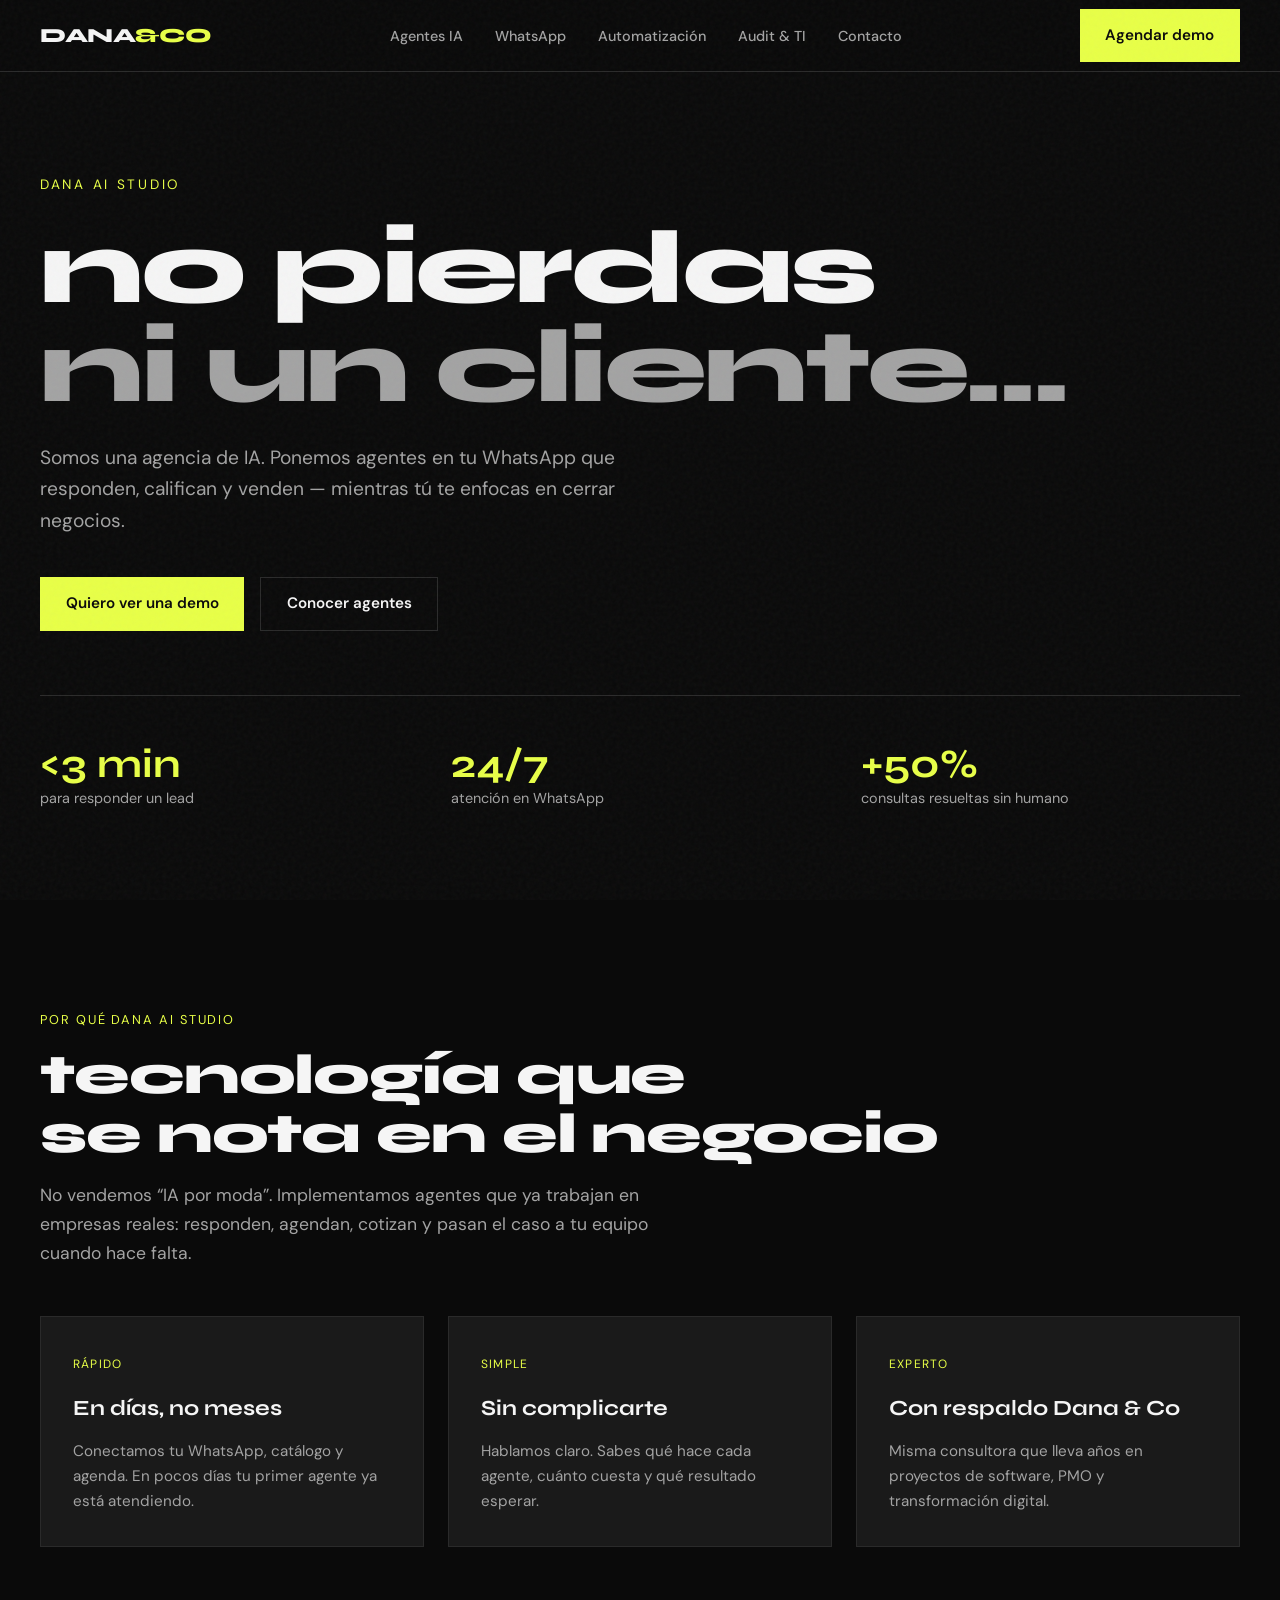
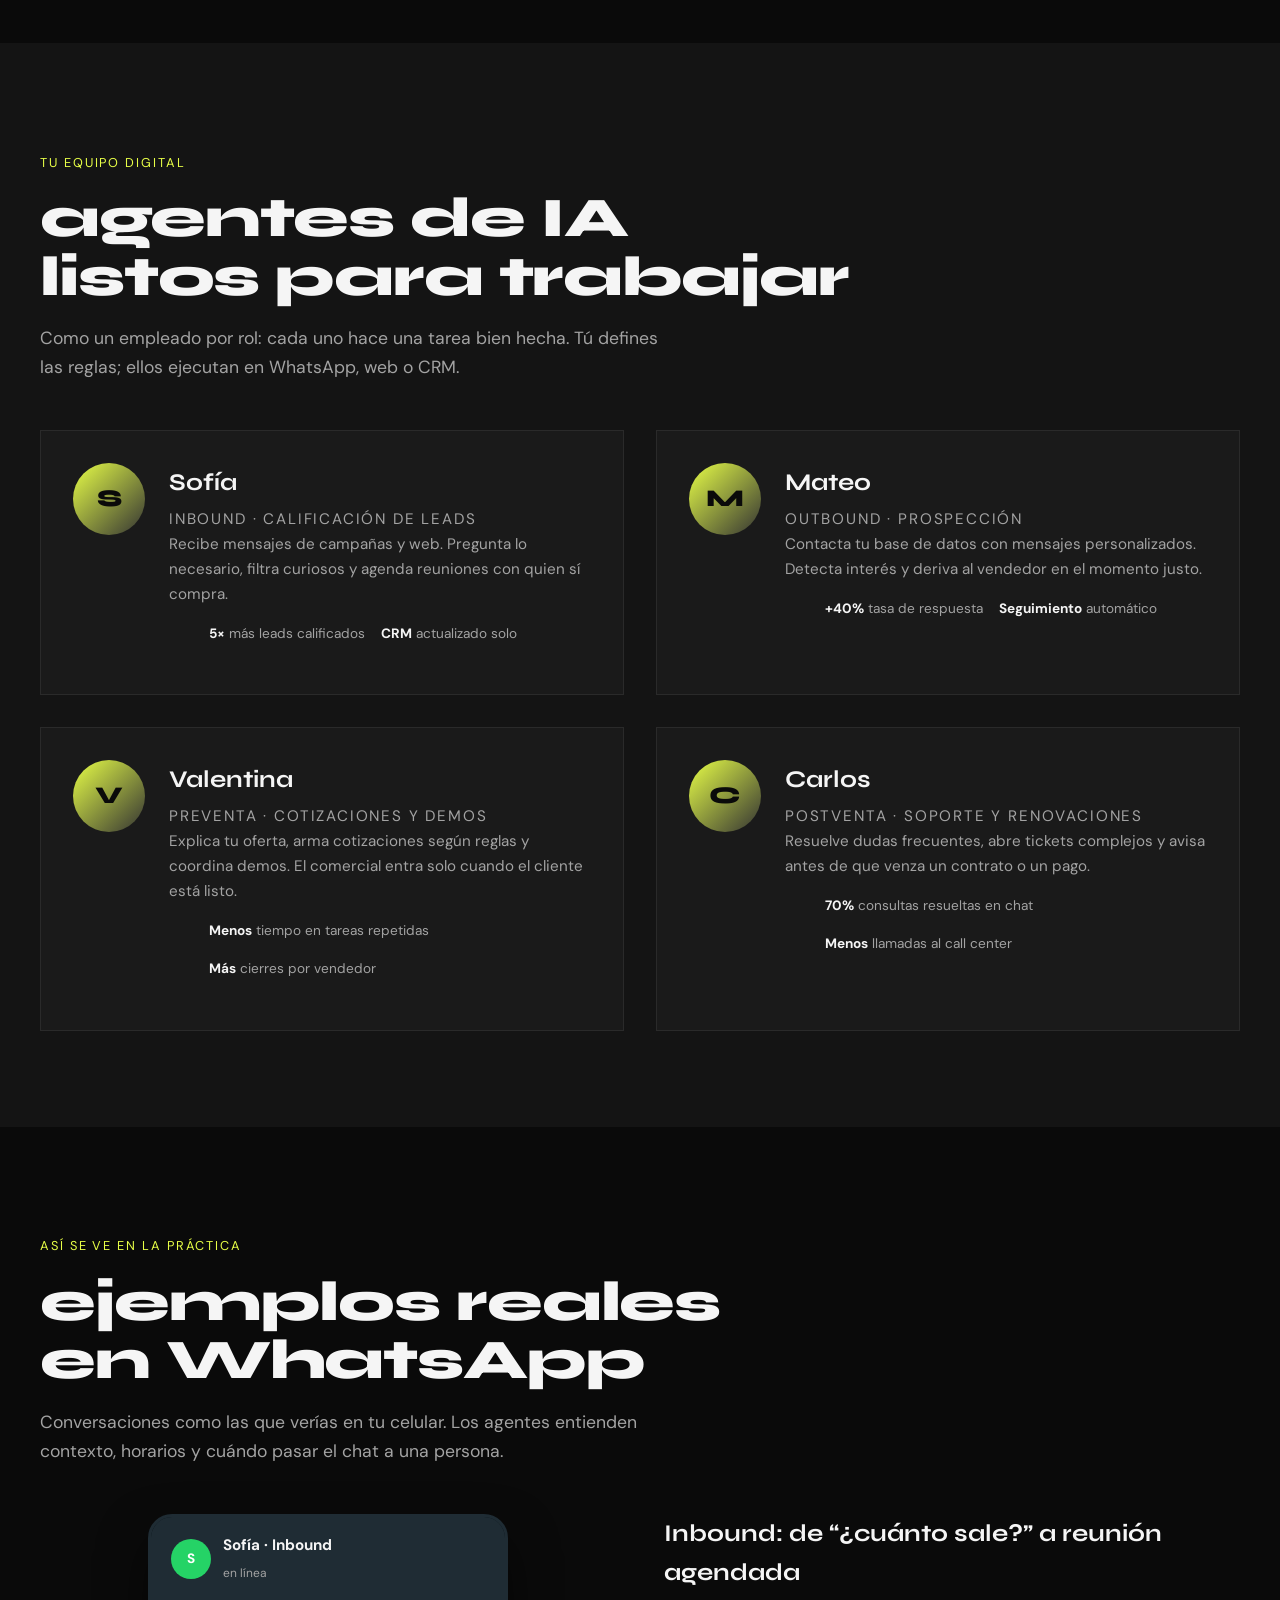
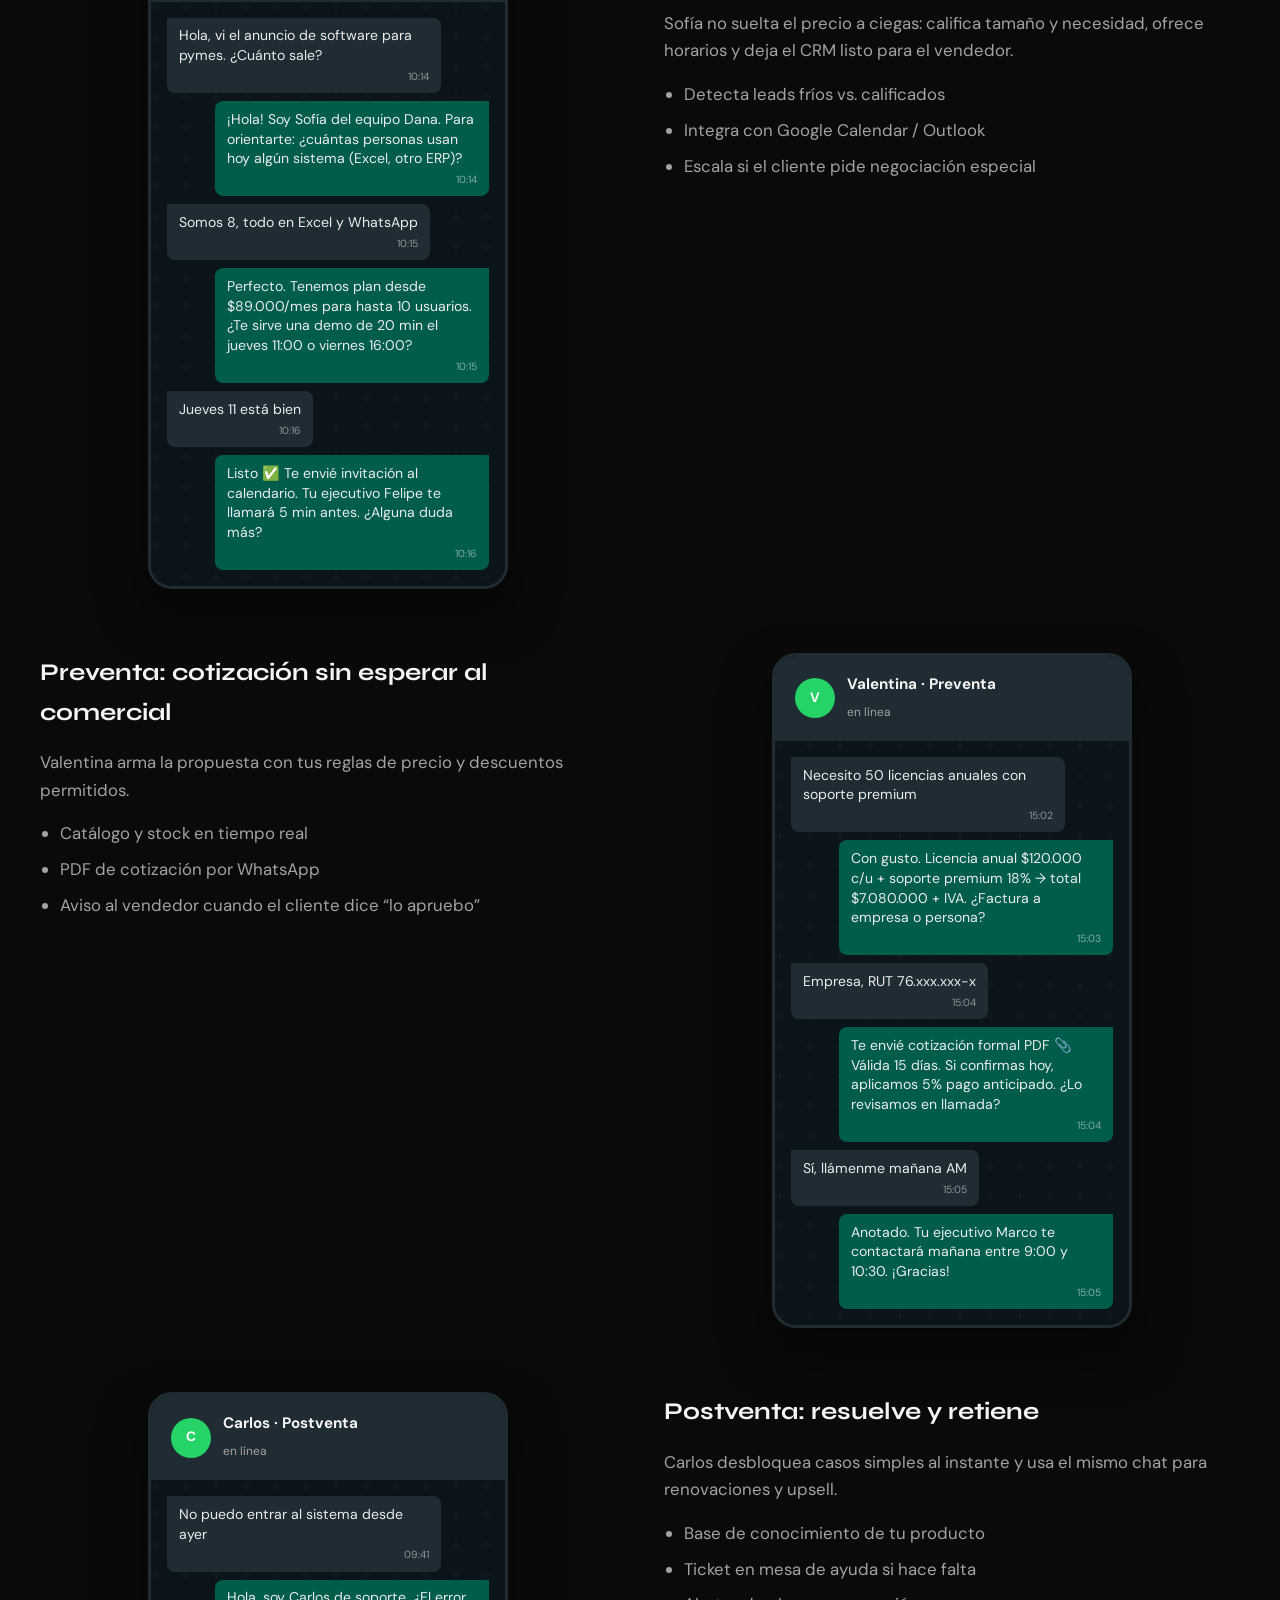
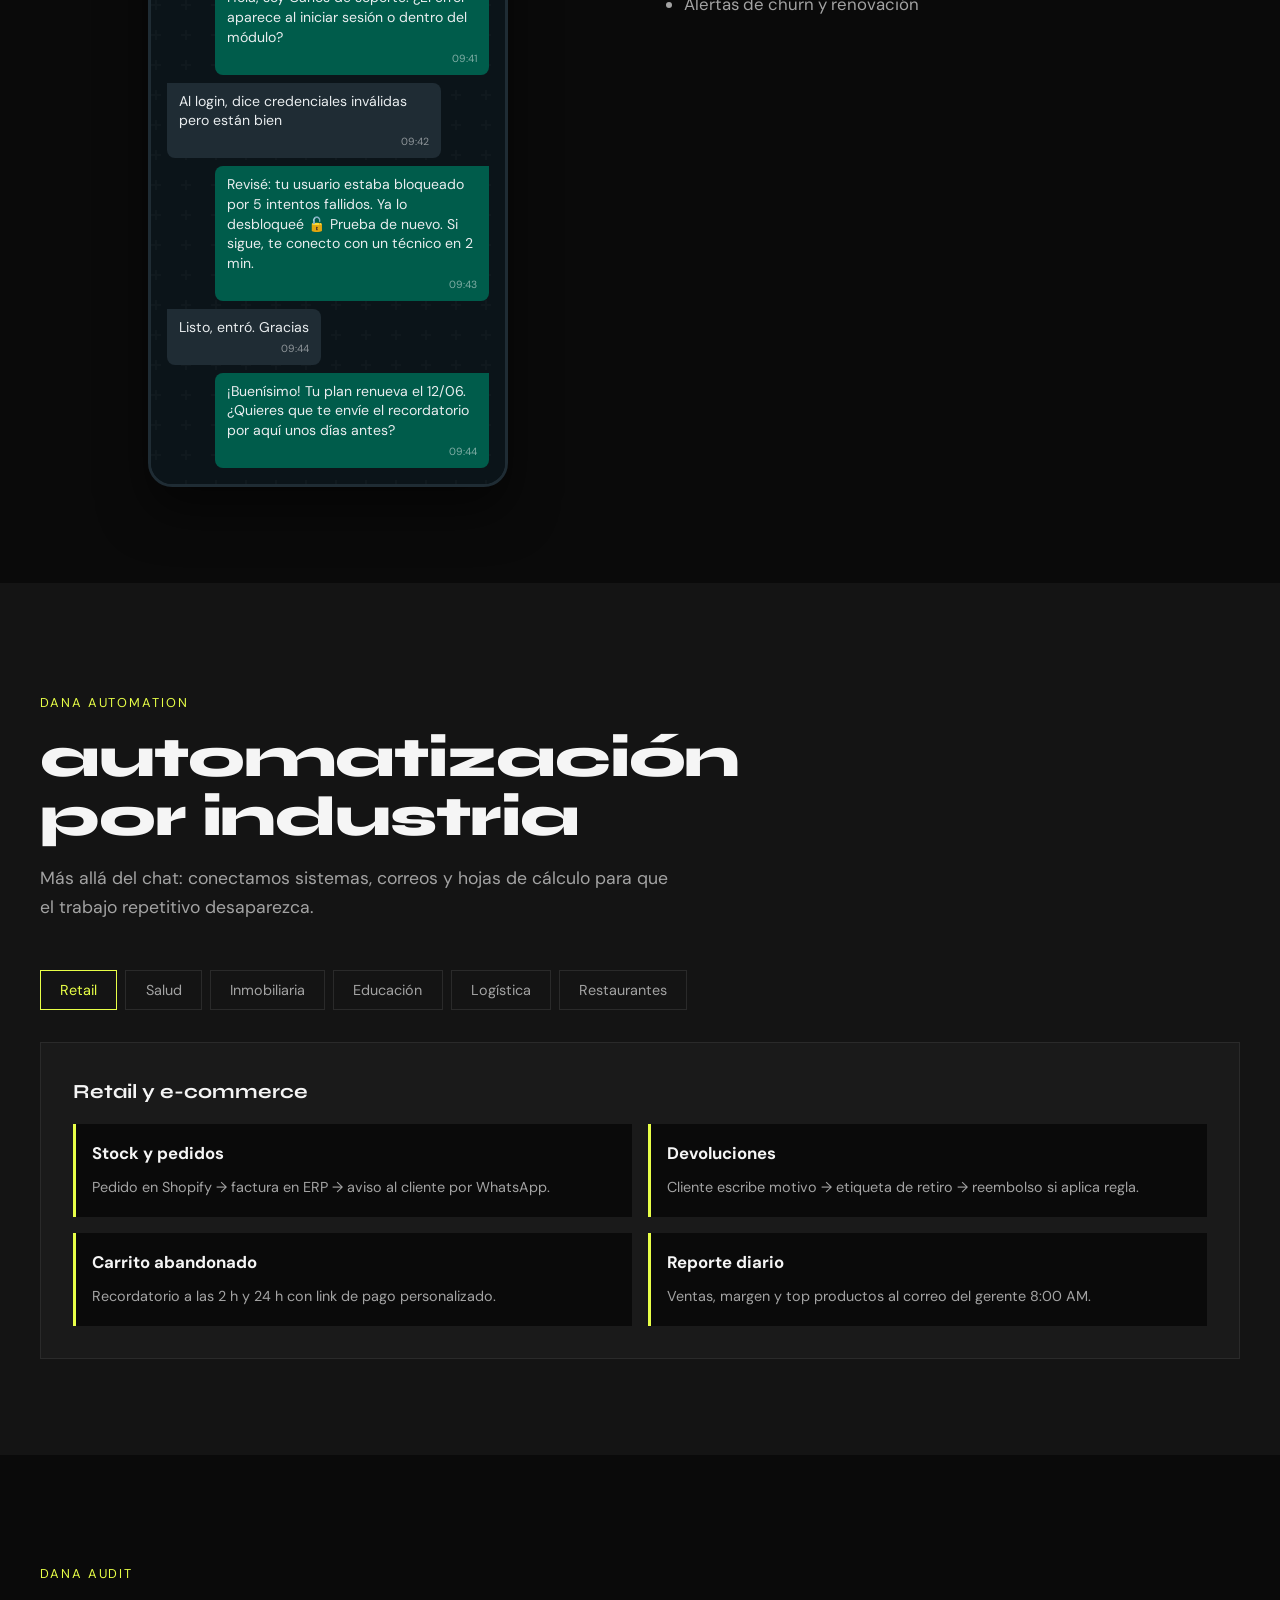
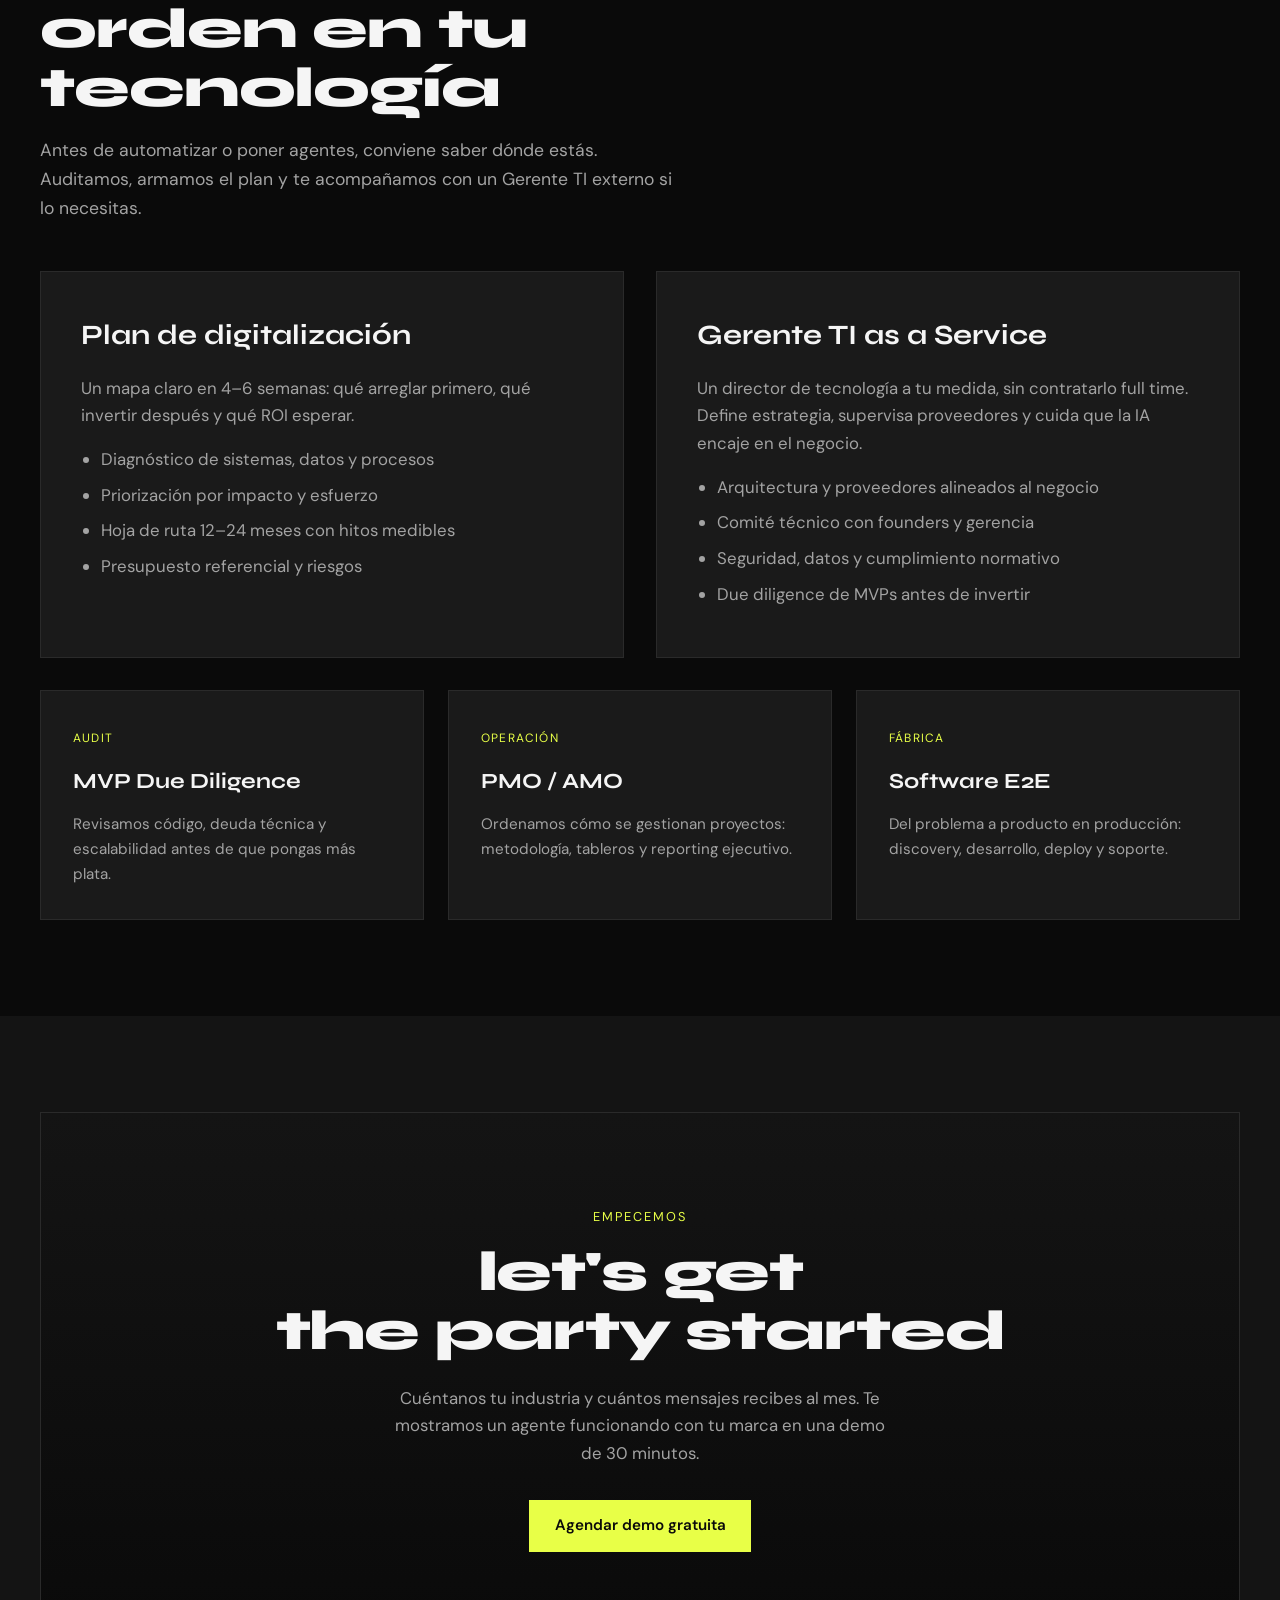
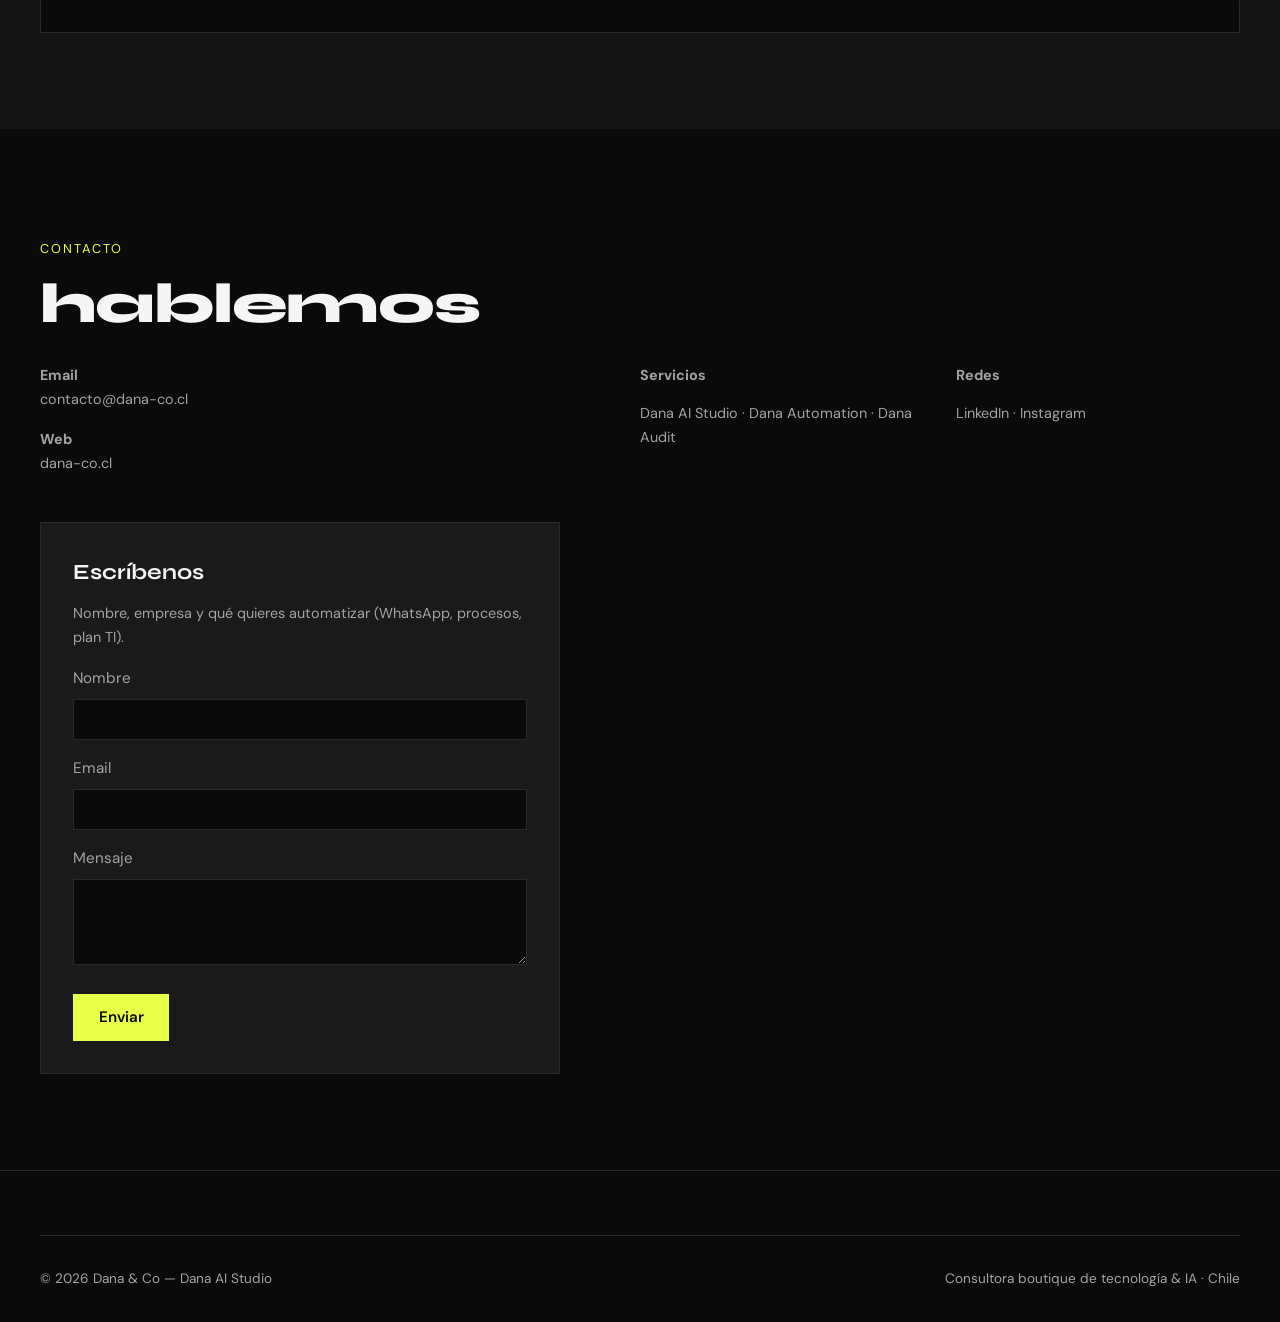
==== index.html @ 8270d01b "feat: sitio Dana AI Studio con estilo Gotra y agentes IA Landing estática para Dana AI Studio: agent" ====
<!DOCTYPE html>
<html lang="es">
<head>
  <meta charset="UTF-8" />
  <meta name="viewport" content="width=device-width, initial-scale=1.0" />
  <meta name="description" content="Dana AI Studio — Agencia de IA con agentes que atienden WhatsApp, automatizan procesos y acompañan tu transformación digital." />
  <title>Dana AI Studio | Agencia de IA — Dana &amp; Co</title>
  <link rel="preconnect" href="https://fonts.googleapis.com" />
  <link rel="preconnect" href="https://fonts.gstatic.com" crossorigin />
  <link href="https://fonts.googleapis.com/css2?family=DM+Sans:ital,opsz,wght@0,9..40,400;0,9..40,500;0,9..40,600;0,9..40,700;1,9..40,400&family=Syne:wght@600;700;800&display=swap" rel="stylesheet" />
  <link rel="stylesheet" href="css/style.css" />
</head>
<body>
  <header class="site-header">
    <div class="container">
      <a href="#" class="logo">DANA<span>&amp;CO</span></a>
      <nav aria-label="Principal">
        <ul class="nav-desktop">
          <li><a href="#agentes">Agentes IA</a></li>
          <li><a href="#whatsapp">WhatsApp</a></li>
          <li><a href="#automatizacion">Automatización</a></li>
          <li><a href="#audit">Audit &amp; TI</a></li>
          <li><a href="#contacto">Contacto</a></li>
        </ul>
      </nav>
      <a href="#contacto" class="btn btn-primary nav-cta">Agendar demo</a>
      <button class="menu-toggle" type="button" aria-label="Abrir menú" aria-expanded="false">
        <span></span><span></span><span></span>
      </button>
    </div>
    <nav class="nav-mobile" aria-label="Móvil">
      <ul>
        <li><a href="#agentes">Agentes IA</a></li>
        <li><a href="#whatsapp">WhatsApp</a></li>
        <li><a href="#automatizacion">Automatización</a></li>
        <li><a href="#audit">Audit &amp; TI</a></li>
        <li><a href="#contacto">Contacto</a></li>
      </ul>
    </nav>
  </header>

  <main>
    <section class="hero">
      <div class="container">
        <p class="hero-eyebrow">Dana AI Studio</p>
        <h1 class="hero-title">
          <span class="line">no pierdas</span>
          <span class="line muted">ni un cliente...</span>
        </h1>
        <p class="hero-lead">
          Somos una agencia de IA. Ponemos agentes en tu WhatsApp que responden, califican y venden — mientras tú te enfocas en cerrar negocios.
        </p>
        <div class="hero-cta">
          <a href="#contacto" class="btn btn-primary">Quiero ver una demo</a>
          <a href="#agentes" class="btn btn-outline">Conocer agentes</a>
        </div>
        <div class="hero-stats">
          <div class="stat">
            <strong>&lt;3 min</strong>
            <span>para responder un lead</span>
          </div>
          <div class="stat">
            <strong>24/7</strong>
            <span>atención en WhatsApp</span>
          </div>
          <div class="stat">
            <strong>+50%</strong>
            <span>consultas resueltas sin humano</span>
          </div>
        </div>
      </div>
    </section>

    <section class="section" id="valor">
      <div class="container reveal">
        <p class="section-label">Por qué Dana AI Studio</p>
        <h2 class="section-title">
          <span class="break">tecnología que</span>
          <span class="break">se nota en el negocio</span>
        </h2>
        <p class="section-intro">
          No vendemos “IA por moda”. Implementamos agentes que ya trabajan en empresas reales: responden, agendan, cotizan y pasan el caso a tu equipo cuando hace falta.
        </p>
        <div class="grid-3">
          <article class="card">
            <span class="tag">Rápido</span>
            <h3>En días, no meses</h3>
            <p>Conectamos tu WhatsApp, catálogo y agenda. En pocos días tu primer agente ya está atendiendo.</p>
          </article>
          <article class="card">
            <span class="tag">Simple</span>
            <h3>Sin complicarte</h3>
            <p>Hablamos claro. Sabes qué hace cada agente, cuánto cuesta y qué resultado esperar.</p>
          </article>
          <article class="card">
            <span class="tag">Experto</span>
            <h3>Con respaldo Dana &amp; Co</h3>
            <p>Misma consultora que lleva años en proyectos de software, PMO y transformación digital.</p>
          </article>
        </div>
      </div>
    </section>

    <section class="section section-dark" id="agentes">
      <div class="container reveal">
        <p class="section-label">Tu equipo digital</p>
        <h2 class="section-title">
          <span class="break">agentes de IA</span>
          <span class="break muted">listos para trabajar</span>
        </h2>
        <p class="section-intro">
          Como un empleado por rol: cada uno hace una tarea bien hecha. Tú defines las reglas; ellos ejecutan en WhatsApp, web o CRM.
        </p>
        <div class="agents-grid">
          <article class="agent-card">
            <div class="agent-avatar" aria-hidden="true">S</div>
            <div>
              <h3>Sofía</h3>
              <p class="agent-role">Inbound · Calificación de leads</p>
              <p>Recibe mensajes de campañas y web. Pregunta lo necesario, filtra curiosos y agenda reuniones con quien sí compra.</p>
              <ul class="agent-metrics">
                <li><strong>5×</strong> más leads calificados</li>
                <li><strong>CRM</strong> actualizado solo</li>
              </ul>
            </div>
          </article>
          <article class="agent-card">
            <div class="agent-avatar" aria-hidden="true">M</div>
            <div>
              <h3>Mateo</h3>
              <p class="agent-role">Outbound · Prospección</p>
              <p>Contacta tu base de datos con mensajes personalizados. Detecta interés y deriva al vendedor en el momento justo.</p>
              <ul class="agent-metrics">
                <li><strong>+40%</strong> tasa de respuesta</li>
                <li><strong>Seguimiento</strong> automático</li>
              </ul>
            </div>
          </article>
          <article class="agent-card">
            <div class="agent-avatar" aria-hidden="true">V</div>
            <div>
              <h3>Valentina</h3>
              <p class="agent-role">Preventa · Cotizaciones y demos</p>
              <p>Explica tu oferta, arma cotizaciones según reglas y coordina demos. El comercial entra solo cuando el cliente está listo.</p>
              <ul class="agent-metrics">
                <li><strong>Menos</strong> tiempo en tareas repetidas</li>
                <li><strong>Más</strong> cierres por vendedor</li>
              </ul>
            </div>
          </article>
          <article class="agent-card">
            <div class="agent-avatar" aria-hidden="true">C</div>
            <div>
              <h3>Carlos</h3>
              <p class="agent-role">Postventa · Soporte y renovaciones</p>
              <p>Resuelve dudas frecuentes, abre tickets complejos y avisa antes de que venza un contrato o un pago.</p>
              <ul class="agent-metrics">
                <li><strong>70%</strong> consultas resueltas en chat</li>
                <li><strong>Menos</strong> llamadas al call center</li>
              </ul>
            </div>
          </article>
        </div>
      </div>
    </section>

    <section class="section" id="whatsapp">
      <div class="container reveal">
        <p class="section-label">Así se ve en la práctica</p>
        <h2 class="section-title">
          <span class="break">ejemplos reales</span>
          <span class="break muted">en WhatsApp</span>
        </h2>
        <p class="section-intro">
          Conversaciones como las que verías en tu celular. Los agentes entienden contexto, horarios y cuándo pasar el chat a una persona.
        </p>

        <div class="whatsapp-section" style="margin-bottom: 4rem;">
          <div class="phone">
            <div class="phone-header">
              <div class="avatar-sm">S</div>
              <div class="info">
                <strong>Sofía · Inbound</strong>
                <span>en línea</span>
              </div>
            </div>
            <div class="chat">
              <div class="bubble in">Hola, vi el anuncio de software para pymes. ¿Cuánto sale?<span class="time">10:14</span></div>
              <div class="bubble out">¡Hola! Soy Sofía del equipo Dana. Para orientarte: ¿cuántas personas usan hoy algún sistema (Excel, otro ERP)?<span class="time">10:14</span></div>
              <div class="bubble in">Somos 8, todo en Excel y WhatsApp<span class="time">10:15</span></div>
              <div class="bubble out">Perfecto. Tenemos plan desde $89.000/mes para hasta 10 usuarios. ¿Te sirve una demo de 20 min el jueves 11:00 o viernes 16:00?<span class="time">10:15</span></div>
              <div class="bubble in">Jueves 11 está bien<span class="time">10:16</span></div>
              <div class="bubble out">Listo ✅ Te envié invitación al calendario. Tu ejecutivo Felipe te llamará 5 min antes. ¿Alguna duda más?<span class="time">10:16</span></div>
            </div>
          </div>
          <div class="whatsapp-copy">
            <h3>Inbound: de “¿cuánto sale?” a reunión agendada</h3>
            <p>Sofía no suelta el precio a ciegas: califica tamaño y necesidad, ofrece horarios y deja el CRM listo para el vendedor.</p>
            <ul>
              <li>Detecta leads fríos vs. calificados</li>
              <li>Integra con Google Calendar / Outlook</li>
              <li>Escala si el cliente pide negociación especial</li>
            </ul>
          </div>
        </div>

        <div class="whatsapp-section" style="margin-bottom: 4rem;">
          <div class="whatsapp-copy">
            <h3>Preventa: cotización sin esperar al comercial</h3>
            <p>Valentina arma la propuesta con tus reglas de precio y descuentos permitidos.</p>
            <ul>
              <li>Catálogo y stock en tiempo real</li>
              <li>PDF de cotización por WhatsApp</li>
              <li>Aviso al vendedor cuando el cliente dice “lo apruebo”</li>
            </ul>
          </div>
          <div class="phone">
            <div class="phone-header">
              <div class="avatar-sm">V</div>
              <div class="info">
                <strong>Valentina · Preventa</strong>
                <span>en línea</span>
              </div>
            </div>
            <div class="chat">
              <div class="bubble in">Necesito 50 licencias anuales con soporte premium<span class="time">15:02</span></div>
              <div class="bubble out">Con gusto. Licencia anual $120.000 c/u + soporte premium 18% → total $7.080.000 + IVA. ¿Factura a empresa o persona?<span class="time">15:03</span></div>
              <div class="bubble in">Empresa, RUT 76.xxx.xxx-x<span class="time">15:04</span></div>
              <div class="bubble out">Te envié cotización formal PDF 📎 Válida 15 días. Si confirmas hoy, aplicamos 5% pago anticipado. ¿Lo revisamos en llamada?<span class="time">15:04</span></div>
              <div class="bubble in">Sí, llámenme mañana AM<span class="time">15:05</span></div>
              <div class="bubble out">Anotado. Tu ejecutivo Marco te contactará mañana entre 9:00 y 10:30. ¡Gracias!<span class="time">15:05</span></div>
            </div>
          </div>
        </div>

        <div class="whatsapp-section">
          <div class="phone">
            <div class="phone-header">
              <div class="avatar-sm">C</div>
              <div class="info">
                <strong>Carlos · Postventa</strong>
                <span>en línea</span>
              </div>
            </div>
            <div class="chat">
              <div class="bubble in">No puedo entrar al sistema desde ayer<span class="time">09:41</span></div>
              <div class="bubble out">Hola, soy Carlos de soporte. ¿El error aparece al iniciar sesión o dentro del módulo?<span class="time">09:41</span></div>
              <div class="bubble in">Al login, dice credenciales inválidas pero están bien<span class="time">09:42</span></div>
              <div class="bubble out">Revisé: tu usuario estaba bloqueado por 5 intentos fallidos. Ya lo desbloqueé 🔓 Prueba de nuevo. Si sigue, te conecto con un técnico en 2 min.<span class="time">09:43</span></div>
              <div class="bubble in">Listo, entró. Gracias<span class="time">09:44</span></div>
              <div class="bubble out">¡Buenísimo! Tu plan renueva el 12/06. ¿Quieres que te envíe el recordatorio por aquí unos días antes?<span class="time">09:44</span></div>
            </div>
          </div>
          <div class="whatsapp-copy">
            <h3>Postventa: resuelve y retiene</h3>
            <p>Carlos desbloquea casos simples al instante y usa el mismo chat para renovaciones y upsell.</p>
            <ul>
              <li>Base de conocimiento de tu producto</li>
              <li>Ticket en mesa de ayuda si hace falta</li>
              <li>Alertas de churn y renovación</li>
            </ul>
          </div>
        </div>
      </div>
    </section>

    <section class="section section-dark" id="automatizacion">
      <div class="container reveal">
        <p class="section-label">Dana Automation</p>
        <h2 class="section-title">
          <span class="break">automatización</span>
          <span class="break muted">por industria</span>
        </h2>
        <p class="section-intro">
          Más allá del chat: conectamos sistemas, correos y hojas de cálculo para que el trabajo repetitivo desaparezca.
        </p>
        <div class="industry-tabs" role="tablist">
          <button type="button" class="industry-tab active" data-industry="retail" role="tab">Retail</button>
          <button type="button" class="industry-tab" data-industry="salud" role="tab">Salud</button>
          <button type="button" class="industry-tab" data-industry="inmobiliaria" role="tab">Inmobiliaria</button>
          <button type="button" class="industry-tab" data-industry="educacion" role="tab">Educación</button>
          <button type="button" class="industry-tab" data-industry="logistica" role="tab">Logística</button>
          <button type="button" class="industry-tab" data-industry="restaurantes" role="tab">Restaurantes</button>
        </div>
        <div id="industry-retail" class="industry-panel active" role="tabpanel">
          <h4>Retail y e-commerce</h4>
          <div class="flows">
            <div class="flow-item"><strong>Stock y pedidos</strong><span>Pedido en Shopify → factura en ERP → aviso al cliente por WhatsApp.</span></div>
            <div class="flow-item"><strong>Devoluciones</strong><span>Cliente escribe motivo → etiqueta de retiro → reembolso si aplica regla.</span></div>
            <div class="flow-item"><strong>Carrito abandonado</strong><span>Recordatorio a las 2 h y 24 h con link de pago personalizado.</span></div>
            <div class="flow-item"><strong>Reporte diario</strong><span>Ventas, margen y top productos al correo del gerente 8:00 AM.</span></div>
          </div>
        </div>
        <div id="industry-salud" class="industry-panel" role="tabpanel">
          <h4>Clínicas y salud</h4>
          <div class="flows">
            <div class="flow-item"><strong>Agenda médica</strong><span>WhatsApp confirma cita, envía recordatorio y reprograma si el paciente cancela.</span></div>
            <div class="flow-item"><strong>Preparación examen</strong><span>Instrucciones automáticas según tipo de estudio (ayuno, documentos).</span></div>
            <div class="flow-item"><strong>Resultados</strong><span>Aviso cuando el informe está listo; link seguro solo al paciente.</span></div>
            <div class="flow-item"><strong>Convenios</strong><span>Validación de isapre/previsión antes de la hora.</span></div>
          </div>
        </div>
        <div id="industry-inmobiliaria" class="industry-panel" role="tabpanel">
          <h4>Inmobiliaria</h4>
          <div class="flows">
            <div class="flow-item"><strong>Lead portal</strong><span>Consulta desde Portalinmobiliario → calificación → visita coordinada.</span></div>
            <div class="flow-item"><strong>Documentos arriendo</strong><span>Checklist, firma digital y carpeta compartida con propietario.</span></div>
            <div class="flow-item"><strong>Pagos</strong><span>Recordatorio de dividendo/arriendo y comprobante al contador.</span></div>
            <div class="flow-item"><strong>Post-venta</strong><span>Encuesta 30 días después de la entrega de llaves.</span></div>
          </div>
        </div>
        <div id="industry-educacion" class="industry-panel" role="tabpanel">
          <h4>Educación</h4>
          <div class="flows">
            <div class="flow-item"><strong>Admisión</strong><span>Formulario web → seguimiento por WhatsApp → matrícula y pago en línea.</span></div>
            <div class="flow-item"><strong>Asistencia</strong><span>Aviso a apoderado si falta a clase (integración con LMS).</span></div>
            <div class="flow-item"><strong>Cobranza</strong><span>Cuotas vencidas: mensaje escalonado antes de derivar a ejecutivo.</span></div>
            <div class="flow-item"><strong>Certificados</strong><span>Solicitud y emisión automática si el alumno cumple requisitos.</span></div>
          </div>
        </div>
        <div id="industry-logistica" class="industry-panel" role="tabpanel">
          <h4>Logística</h4>
          <div class="flows">
            <div class="flow-item"><strong>Tracking</strong><span>Estado del despacho por WhatsApp sin que llamen al call center.</span></div>
            <div class="flow-item"><strong>OT y conductores</strong><span>Asignación de ruta y firma digital de entrega.</span></div>
            <div class="flow-item"><strong>Incidencias</strong><span>Daño o retraso → ticket + compensación según política.</span></div>
            <div class="flow-item"><strong>Facturación</strong><span>Guías y facturas desde el TMS al ERP en un paso.</span></div>
          </div>
        </div>
        <div id="industry-restaurantes" class="industry-panel" role="tabpanel">
          <h4>Restaurantes</h4>
          <div class="flows">
            <div class="flow-item"><strong>Pedidos</strong><span>Menú por WhatsApp → cocina → “tu pedido está listo”.</span></div>
            <div class="flow-item"><strong>Reservas</strong><span>Mesa, personas y restricciones alimentarias en un flujo.</span></div>
            <div class="flow-item"><strong>Inventario</strong><span>Alerta cuando un insumo baja del mínimo; orden sugerida al proveedor.</span></div>
            <div class="flow-item"><strong>Fidelización</strong><span>Puntos y cupón de cumpleaños automático.</span></div>
          </div>
        </div>
      </div>
    </section>

    <section class="section" id="audit">
      <div class="container reveal">
        <p class="section-label">Dana Audit</p>
        <h2 class="section-title">
          <span class="break">orden en tu</span>
          <span class="break muted">tecnología</span>
        </h2>
        <p class="section-intro">
          Antes de automatizar o poner agentes, conviene saber dónde estás. Auditamos, armamos el plan y te acompañamos con un Gerente TI externo si lo necesitas.
        </p>
        <div class="service-blocks">
          <article class="service-block">
            <h3>Plan de digitalización</h3>
            <p style="color: var(--text-muted); margin-bottom: 1rem;">Un mapa claro en 4–6 semanas: qué arreglar primero, qué invertir después y qué ROI esperar.</p>
            <ul>
              <li>Diagnóstico de sistemas, datos y procesos</li>
              <li>Priorización por impacto y esfuerzo</li>
              <li>Hoja de ruta 12–24 meses con hitos medibles</li>
              <li>Presupuesto referencial y riesgos</li>
            </ul>
          </article>
          <article class="service-block">
            <h3>Gerente TI as a Service</h3>
            <p style="color: var(--text-muted); margin-bottom: 1rem;">Un director de tecnología a tu medida, sin contratarlo full time. Define estrategia, supervisa proveedores y cuida que la IA encaje en el negocio.</p>
            <ul>
              <li>Arquitectura y proveedores alineados al negocio</li>
              <li>Comité técnico con founders y gerencia</li>
              <li>Seguridad, datos y cumplimiento normativo</li>
              <li>Due diligence de MVPs antes de invertir</li>
            </ul>
          </article>
        </div>
        <div class="grid-3" style="margin-top: 2rem;">
          <article class="card">
            <span class="tag">Audit</span>
            <h3>MVP Due Diligence</h3>
            <p>Revisamos código, deuda técnica y escalabilidad antes de que pongas más plata.</p>
          </article>
          <article class="card">
            <span class="tag">Operación</span>
            <h3>PMO / AMO</h3>
            <p>Ordenamos cómo se gestionan proyectos: metodología, tableros y reporting ejecutivo.</p>
          </article>
          <article class="card">
            <span class="tag">Fábrica</span>
            <h3>Software E2E</h3>
            <p>Del problema a producto en producción: discovery, desarrollo, deploy y soporte.</p>
          </article>
        </div>
      </div>
    </section>

    <section class="section section-dark">
      <div class="container cta-band reveal">
        <p class="section-label">Empecemos</p>
        <h2 class="section-title">
          <span class="break">let's get</span>
          <span class="break muted">the party started</span>
        </h2>
        <p style="color: var(--text-muted); max-width: 32rem; margin: 0 auto 2rem;">
          Cuéntanos tu industria y cuántos mensajes recibes al mes. Te mostramos un agente funcionando con tu marca en una demo de 30 minutos.
        </p>
        <a href="#contacto" class="btn btn-primary">Agendar demo gratuita</a>
      </div>
    </section>

    <section class="section" id="contacto">
      <div class="container reveal">
        <p class="section-label">Contacto</p>
        <h2 class="section-title">
          <span class="break">hablemos</span>
        </h2>
        <div class="footer-grid" style="margin-bottom: 0;">
          <div>
            <p><strong>Email</strong><br /><a href="mailto:contacto@dana-co.cl">contacto@dana-co.cl</a></p>
            <p style="margin-top: 1rem;"><strong>Web</strong><br /><a href="https://dana-co.cl" target="_blank" rel="noopener">dana-co.cl</a></p>
          </div>
          <div>
            <p><strong>Servicios</strong></p>
            <p>Dana AI Studio · Dana Automation · Dana Audit</p>
          </div>
          <div>
            <p><strong>Redes</strong></p>
            <p><a href="#" aria-label="LinkedIn Dana Co">LinkedIn</a> · <a href="#" aria-label="Instagram Dana Co">Instagram</a></p>
          </div>
        </div>
        <form class="card" style="margin-top: 2rem; max-width: 520px;" action="#" method="post" onsubmit="event.preventDefault(); alert('Gracias. Conecta este formulario a tu CRM o Formspree.');">
          <h3 style="margin-top: 0;">Escríbenos</h3>
          <p style="color: var(--text-muted); font-size: 0.9rem;">Nombre, empresa y qué quieres automatizar (WhatsApp, procesos, plan TI).</p>
          <p style="margin: 1rem 0 0.5rem;"><label for="nombre">Nombre</label></p>
          <input id="nombre" name="nombre" type="text" required style="width:100%;padding:0.75rem;background:var(--bg);border:1px solid var(--border);color:var(--text);" />
          <p style="margin: 1rem 0 0.5rem;"><label for="email">Email</label></p>
          <input id="email" name="email" type="email" required style="width:100%;padding:0.75rem;background:var(--bg);border:1px solid var(--border);color:var(--text);" />
          <p style="margin: 1rem 0 0.5rem;"><label for="mensaje">Mensaje</label></p>
          <textarea id="mensaje" name="mensaje" rows="4" required style="width:100%;padding:0.75rem;background:var(--bg);border:1px solid var(--border);color:var(--text);"></textarea>
          <button type="submit" class="btn btn-primary" style="margin-top: 1.25rem;">Enviar</button>
        </form>
      </div>
    </section>
  </main>

  <footer class="site-footer">
    <div class="container">
      <div class="footer-bottom">
        <span>© 2026 Dana &amp; Co — Dana AI Studio</span>
        <span>Consultora boutique de tecnología &amp; IA · Chile</span>
      </div>
    </div>
  </footer>

  <script src="js/main.js"></script>
</body>
</html>
---- css/style.css ----
/* Dana AI Studio — estilo Gotra / dana-co: oscuro, tipografía grande, ruido sutil */

:root {
  --bg: #0a0a0a;
  --bg-elevated: #141414;
  --bg-card: #1a1a1a;
  --text: #f5f5f5;
  --text-muted: #a3a3a3;
  --accent: #e8ff47;
  --accent-dim: #b8cc38;
  --border: #2a2a2a;
  --whatsapp: #25d366;
  --whatsapp-bg: #0b1419;
  --font-display: "Syne", system-ui, sans-serif;
  --font-body: "DM Sans", system-ui, sans-serif;
  --max-width: 1200px;
  --header-h: 72px;
}

*,
*::before,
*::after {
  box-sizing: border-box;
}

html {
  scroll-behavior: smooth;
}

body {
  margin: 0;
  font-family: var(--font-body);
  font-size: 1.05rem;
  line-height: 1.65;
  color: var(--text);
  background: var(--bg);
  overflow-x: hidden;
}

body::before {
  content: "";
  position: fixed;
  inset: 0;
  pointer-events: none;
  opacity: 0.04;
  background-image: url("data:image/svg+xml,%3Csvg viewBox='0 0 256 256' xmlns='http://www.w3.org/2000/svg'%3E%3Cfilter id='n'%3E%3CfeTurbulence type='fractalNoise' baseFrequency='0.9' numOctaves='4' stitchTiles='stitch'/%3E%3C/filter%3E%3Crect width='100%25' height='100%25' filter='url(%23n)'/%3E%3C/svg%3E");
  z-index: 9999;
}

img {
  max-width: 100%;
  height: auto;
}

a {
  color: var(--accent);
  text-decoration: none;
}

a:hover {
  text-decoration: underline;
}

.container {
  width: min(100% - 2.5rem, var(--max-width));
  margin-inline: auto;
}

/* Header */
.site-header {
  position: fixed;
  top: 0;
  left: 0;
  right: 0;
  z-index: 1000;
  height: var(--header-h);
  display: flex;
  align-items: center;
  background: rgba(10, 10, 10, 0.85);
  backdrop-filter: blur(12px);
  border-bottom: 1px solid var(--border);
}

.site-header .container {
  display: flex;
  align-items: center;
  justify-content: space-between;
  gap: 1.5rem;
}

.logo {
  font-family: var(--font-display);
  font-weight: 800;
  font-size: 1.25rem;
  letter-spacing: -0.02em;
  color: var(--text);
  text-decoration: none;
}

.logo span {
  color: var(--accent);
}

.nav-desktop {
  display: none;
  gap: 2rem;
  list-style: none;
  margin: 0;
  padding: 0;
}

.nav-desktop a {
  color: var(--text-muted);
  font-size: 0.9rem;
  font-weight: 500;
  text-decoration: none;
  transition: color 0.2s;
}

.nav-desktop a:hover {
  color: var(--text);
  text-decoration: none;
}

.btn {
  display: inline-flex;
  align-items: center;
  justify-content: center;
  gap: 0.5rem;
  padding: 0.85rem 1.6rem;
  font-family: var(--font-body);
  font-weight: 600;
  font-size: 0.95rem;
  border: none;
  border-radius: 0;
  cursor: pointer;
  text-decoration: none;
  transition: transform 0.2s, background 0.2s;
}

.btn-primary {
  background: var(--accent);
  color: #0a0a0a;
}

.btn-primary:hover {
  background: var(--accent-dim);
  text-decoration: none;
  transform: translateY(-1px);
}

.btn-outline {
  background: transparent;
  color: var(--text);
  border: 1px solid var(--border);
}

.btn-outline:hover {
  border-color: var(--text-muted);
  text-decoration: none;
}

.menu-toggle {
  display: flex;
  flex-direction: column;
  gap: 5px;
  background: none;
  border: none;
  padding: 8px;
  cursor: pointer;
}

.menu-toggle span {
  display: block;
  width: 24px;
  height: 2px;
  background: var(--text);
}

.nav-mobile {
  display: none;
  position: fixed;
  top: var(--header-h);
  left: 0;
  right: 0;
  background: var(--bg);
  border-bottom: 1px solid var(--border);
  padding: 1.5rem;
  z-index: 999;
}

.nav-mobile.is-open {
  display: block;
}

.nav-mobile ul {
  list-style: none;
  margin: 0;
  padding: 0;
}

.nav-mobile li {
  margin-bottom: 1rem;
}

.nav-mobile a {
  color: var(--text);
  font-size: 1.1rem;
  text-decoration: none;
}

/* Hero — titulares partidos estilo Gotra */
.hero {
  min-height: 100vh;
  display: flex;
  flex-direction: column;
  justify-content: center;
  padding: calc(var(--header-h) + 4rem) 0 4rem;
}

.hero-eyebrow {
  font-size: 0.85rem;
  text-transform: uppercase;
  letter-spacing: 0.2em;
  color: var(--accent);
  margin-bottom: 1.5rem;
}

.hero-title {
  font-family: var(--font-display);
  font-weight: 800;
  font-size: clamp(2.8rem, 10vw, 6.5rem);
  line-height: 0.95;
  letter-spacing: -0.03em;
  margin: 0 0 1.5rem;
}

.hero-title .line {
  display: block;
}

.hero-title .muted {
  color: var(--text-muted);
}

.hero-lead {
  max-width: 36rem;
  font-size: 1.2rem;
  color: var(--text-muted);
  margin-bottom: 2.5rem;
}

.hero-cta {
  display: flex;
  flex-wrap: wrap;
  gap: 1rem;
}

.hero-stats {
  display: grid;
  grid-template-columns: repeat(auto-fit, minmax(140px, 1fr));
  gap: 2rem;
  margin-top: 4rem;
  padding-top: 3rem;
  border-top: 1px solid var(--border);
}

.stat strong {
  display: block;
  font-family: var(--font-display);
  font-size: 2.5rem;
  color: var(--accent);
  line-height: 1;
}

.stat span {
  font-size: 0.9rem;
  color: var(--text-muted);
}

/* Section titles */
.section {
  padding: 6rem 0;
}

.section-dark {
  background: var(--bg-elevated);
}

.section-label {
  font-size: 0.8rem;
  text-transform: uppercase;
  letter-spacing: 0.15em;
  color: var(--accent);
  margin-bottom: 1rem;
}

.section-title {
  font-family: var(--font-display);
  font-weight: 800;
  font-size: clamp(2rem, 6vw, 3.5rem);
  line-height: 1.05;
  letter-spacing: -0.02em;
  margin: 0 0 1rem;
}

.section-title .break {
  display: block;
}

.section-intro {
  max-width: 40rem;
  color: var(--text-muted);
  margin-bottom: 3rem;
  font-size: 1.1rem;
}

/* Cards grid */
.grid-3 {
  display: grid;
  gap: 1.5rem;
}

@media (min-width: 768px) {
  .grid-3 {
    grid-template-columns: repeat(3, 1fr);
  }
}

.card {
  background: var(--bg-card);
  border: 1px solid var(--border);
  padding: 2rem;
  transition: border-color 0.2s;
}

.card:hover {
  border-color: var(--text-muted);
}

.card h3 {
  font-family: var(--font-display);
  font-size: 1.35rem;
  margin: 0 0 0.75rem;
}

.card p {
  margin: 0;
  color: var(--text-muted);
  font-size: 0.95rem;
}

.card .tag {
  display: inline-block;
  font-size: 0.75rem;
  text-transform: uppercase;
  letter-spacing: 0.1em;
  color: var(--accent);
  margin-bottom: 1rem;
}

/* Agents */
.agents-grid {
  display: grid;
  gap: 2rem;
}

@media (min-width: 900px) {
  .agents-grid {
    grid-template-columns: repeat(2, 1fr);
  }
}

.agent-card {
  display: grid;
  grid-template-columns: auto 1fr;
  gap: 1.5rem;
  background: var(--bg-card);
  border: 1px solid var(--border);
  padding: 2rem;
}

.agent-avatar {
  width: 72px;
  height: 72px;
  border-radius: 50%;
  background: linear-gradient(135deg, var(--accent) 0%, #333 100%);
  display: flex;
  align-items: center;
  justify-content: center;
  font-family: var(--font-display);
  font-weight: 800;
  font-size: 1.5rem;
  color: #0a0a0a;
  flex-shrink: 0;
}

.agent-card h3 {
  font-family: var(--font-display);
  margin: 0 0 0.25rem;
  font-size: 1.5rem;
}

.agent-role {
  font-size: 0.8rem;
  text-transform: uppercase;
  letter-spacing: 0.12em;
  color: var(--accent);
  margin-bottom: 0.75rem;
}

.agent-card p {
  margin: 0;
  color: var(--text-muted);
  font-size: 0.95rem;
}

.agent-metrics {
  display: flex;
  flex-wrap: wrap;
  gap: 1rem;
  margin-top: 1rem;
}

.agent-metrics li {
  list-style: none;
  font-size: 0.85rem;
  color: var(--text-muted);
}

.agent-metrics strong {
  color: var(--text);
}

/* WhatsApp mockups */
.whatsapp-section {
  display: grid;
  gap: 3rem;
}

@media (min-width: 900px) {
  .whatsapp-section {
    grid-template-columns: 1fr 1fr;
    align-items: start;
  }
}

.phone {
  max-width: 360px;
  margin: 0 auto;
  background: var(--whatsapp-bg);
  border-radius: 24px;
  border: 3px solid #1f2c34;
  overflow: hidden;
  box-shadow: 0 24px 48px rgba(0, 0, 0, 0.5);
}

.phone-header {
  background: #1f2c34;
  padding: 1rem 1.25rem;
  display: flex;
  align-items: center;
  gap: 0.75rem;
}

.phone-header .avatar-sm {
  width: 40px;
  height: 40px;
  border-radius: 50%;
  background: var(--whatsapp);
  display: flex;
  align-items: center;
  justify-content: center;
  font-weight: 700;
  font-size: 0.85rem;
  color: #fff;
}

.phone-header .info strong {
  display: block;
  font-size: 0.95rem;
}

.phone-header .info span {
  font-size: 0.75rem;
  color: var(--text-muted);
}

.chat {
  padding: 1rem;
  min-height: 320px;
  display: flex;
  flex-direction: column;
  gap: 0.5rem;
  background: #0b1419 url("data:image/svg+xml,%3Csvg width='60' height='60' viewBox='0 0 60 60' xmlns='http://www.w3.org/2000/svg'%3E%3Cg fill='none' fill-rule='evenodd'%3E%3Cg fill='%23ffffff' fill-opacity='0.02'%3E%3Cpath d='M36 34v-4h-2v4h-4v2h4v4h2v-4h4v-2h-4zm0-30V0h-2v4h-4v2h4v4h2V6h4V4h-4zM6 34v-4H4v4H0v2h4v4h2v-4h4v-2H6zM6 4V0H4v4H0v2h4v4h2V6h4V4H6z'/%3E%3C/g%3E%3C/g%3E%3C/svg%3E");
}

.bubble {
  max-width: 85%;
  padding: 0.55rem 0.75rem;
  border-radius: 8px;
  font-size: 0.88rem;
  line-height: 1.4;
  position: relative;
}

.bubble.in {
  align-self: flex-start;
  background: #1f2c34;
  color: #e9edef;
  border-top-left-radius: 0;
}

.bubble.out {
  align-self: flex-end;
  background: #005c4b;
  color: #e9edef;
  border-top-right-radius: 0;
}

.bubble .time {
  display: block;
  font-size: 0.65rem;
  color: rgba(255, 255, 255, 0.5);
  text-align: right;
  margin-top: 0.25rem;
}

.whatsapp-copy h3 {
  font-family: var(--font-display);
  font-size: 1.5rem;
  margin: 0 0 1rem;
}

.whatsapp-copy p {
  color: var(--text-muted);
  margin-bottom: 1rem;
}

.whatsapp-copy ul {
  margin: 0;
  padding-left: 1.25rem;
  color: var(--text-muted);
}

.whatsapp-copy li {
  margin-bottom: 0.5rem;
}

/* Industries */
.industry-tabs {
  display: flex;
  flex-wrap: wrap;
  gap: 0.5rem;
  margin-bottom: 2rem;
}

.industry-tab {
  padding: 0.6rem 1.2rem;
  background: transparent;
  border: 1px solid var(--border);
  color: var(--text-muted);
  font-family: var(--font-body);
  font-size: 0.9rem;
  cursor: pointer;
  transition: all 0.2s;
}

.industry-tab.active,
.industry-tab:hover {
  border-color: var(--accent);
  color: var(--accent);
}

.industry-panel {
  display: none;
  background: var(--bg-card);
  border: 1px solid var(--border);
  padding: 2rem;
}

.industry-panel.active {
  display: block;
}

.industry-panel h4 {
  font-family: var(--font-display);
  margin: 0 0 1rem;
  font-size: 1.25rem;
}

.industry-panel .flows {
  display: grid;
  gap: 1rem;
}

@media (min-width: 600px) {
  .industry-panel .flows {
    grid-template-columns: 1fr 1fr;
  }
}

.flow-item {
  padding: 1rem;
  background: var(--bg);
  border-left: 3px solid var(--accent);
}

.flow-item strong {
  display: block;
  margin-bottom: 0.35rem;
}

.flow-item span {
  font-size: 0.9rem;
  color: var(--text-muted);
}

/* Audit / Gerente TI */
.service-blocks {
  display: grid;
  gap: 2rem;
}

@media (min-width: 768px) {
  .service-blocks {
    grid-template-columns: 1fr 1fr;
  }
}

.service-block {
  padding: 2.5rem;
  border: 1px solid var(--border);
  background: var(--bg-card);
}

.service-block h3 {
  font-family: var(--font-display);
  font-size: 1.75rem;
  margin: 0 0 1rem;
}

.service-block ul {
  margin: 0;
  padding-left: 1.25rem;
  color: var(--text-muted);
}

.service-block li {
  margin-bottom: 0.5rem;
}

/* CTA band */
.cta-band {
  text-align: center;
  padding: 5rem 2rem;
  border: 1px solid var(--border);
  background: linear-gradient(180deg, var(--bg-elevated) 0%, var(--bg) 100%);
}

.cta-band .section-title {
  margin-bottom: 1.5rem;
}

/* Footer */
.site-footer {
  padding: 4rem 0 2rem;
  border-top: 1px solid var(--border);
}

.footer-grid {
  display: grid;
  gap: 2rem;
  margin-bottom: 3rem;
}

@media (min-width: 768px) {
  .footer-grid {
    grid-template-columns: 2fr 1fr 1fr;
  }
}

.footer-grid h4 {
  font-family: var(--font-display);
  margin: 0 0 1rem;
  font-size: 1rem;
}

.footer-grid p,
.footer-grid a {
  color: var(--text-muted);
  font-size: 0.9rem;
}

.footer-bottom {
  padding-top: 2rem;
  border-top: 1px solid var(--border);
  font-size: 0.85rem;
  color: var(--text-muted);
  display: flex;
  flex-wrap: wrap;
  justify-content: space-between;
  gap: 1rem;
}

@media (min-width: 900px) {
  .nav-desktop {
    display: flex;
  }

  .menu-toggle {
    display: none;
  }
}

/* Reveal animation */
.reveal {
  opacity: 0;
  transform: translateY(24px);
  transition: opacity 0.6s ease, transform 0.6s ease;
}

.reveal.visible {
  opacity: 1;
  transform: translateY(0);
}
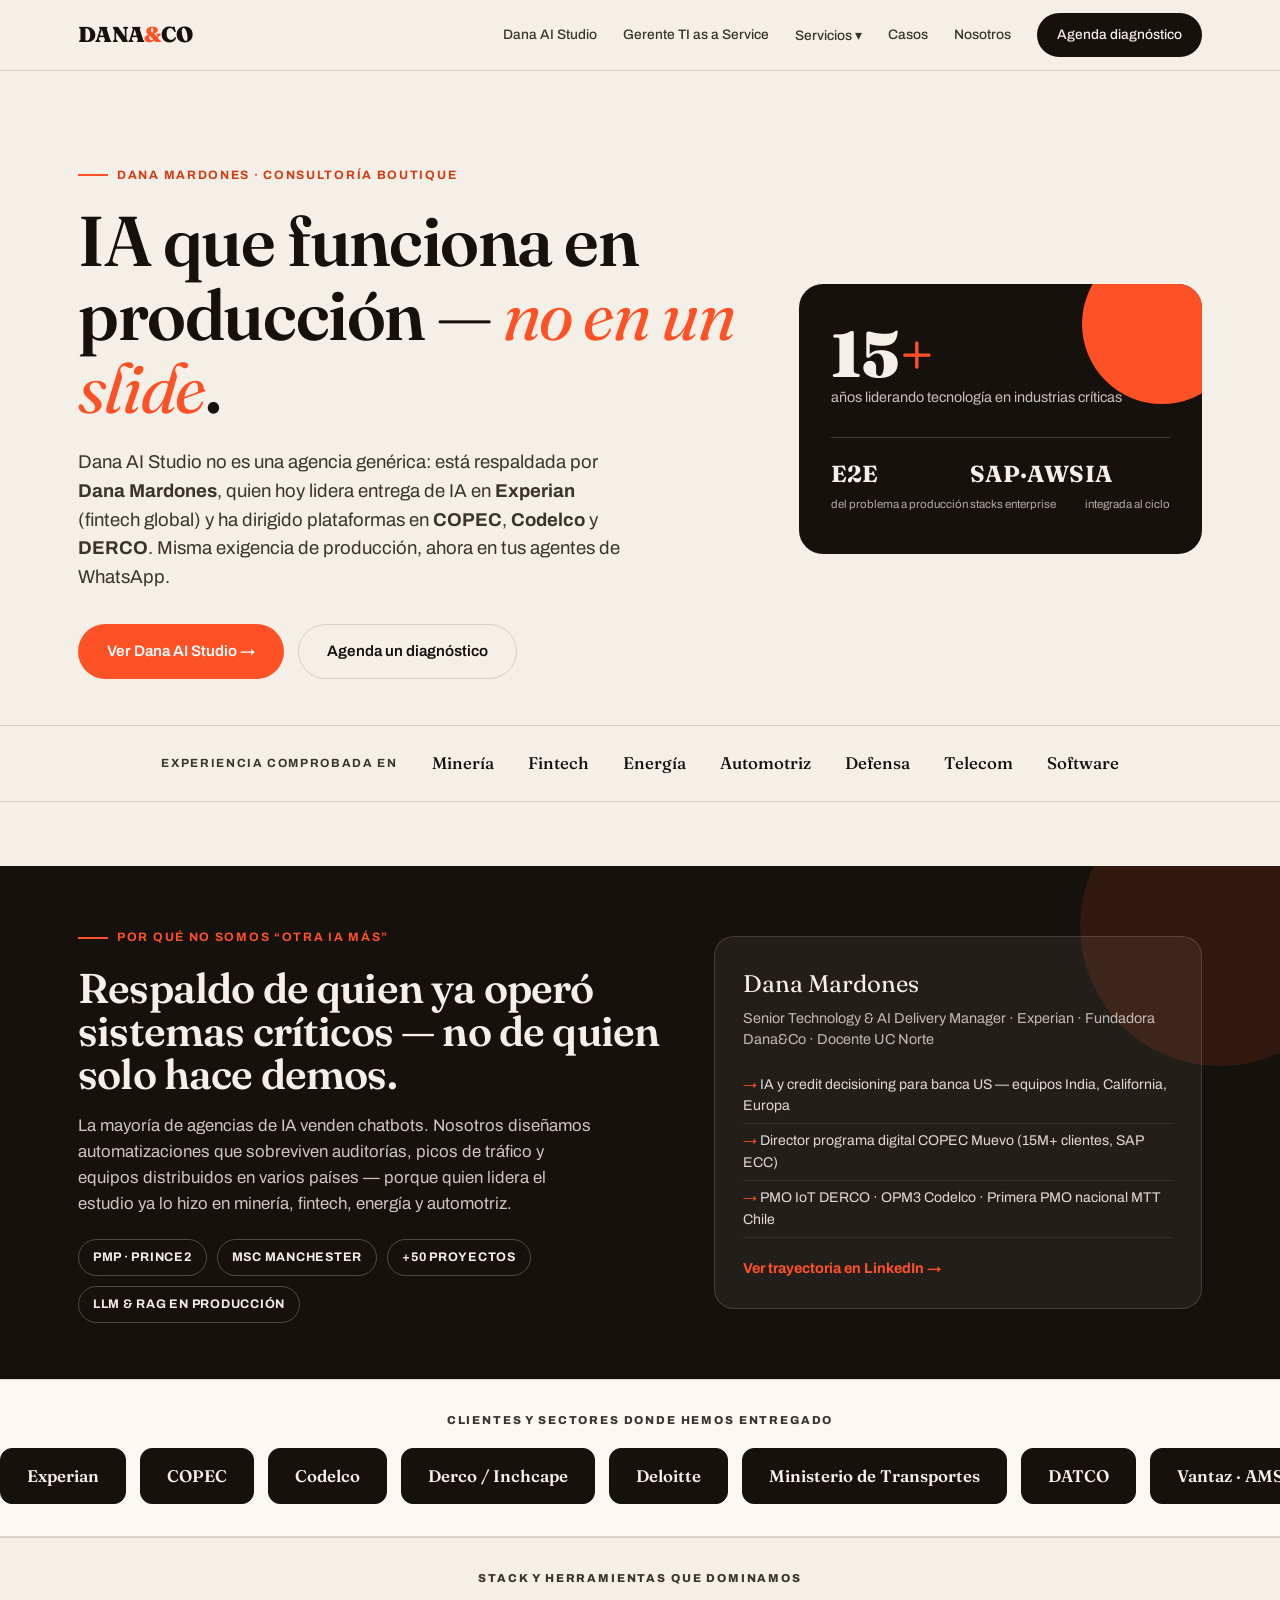
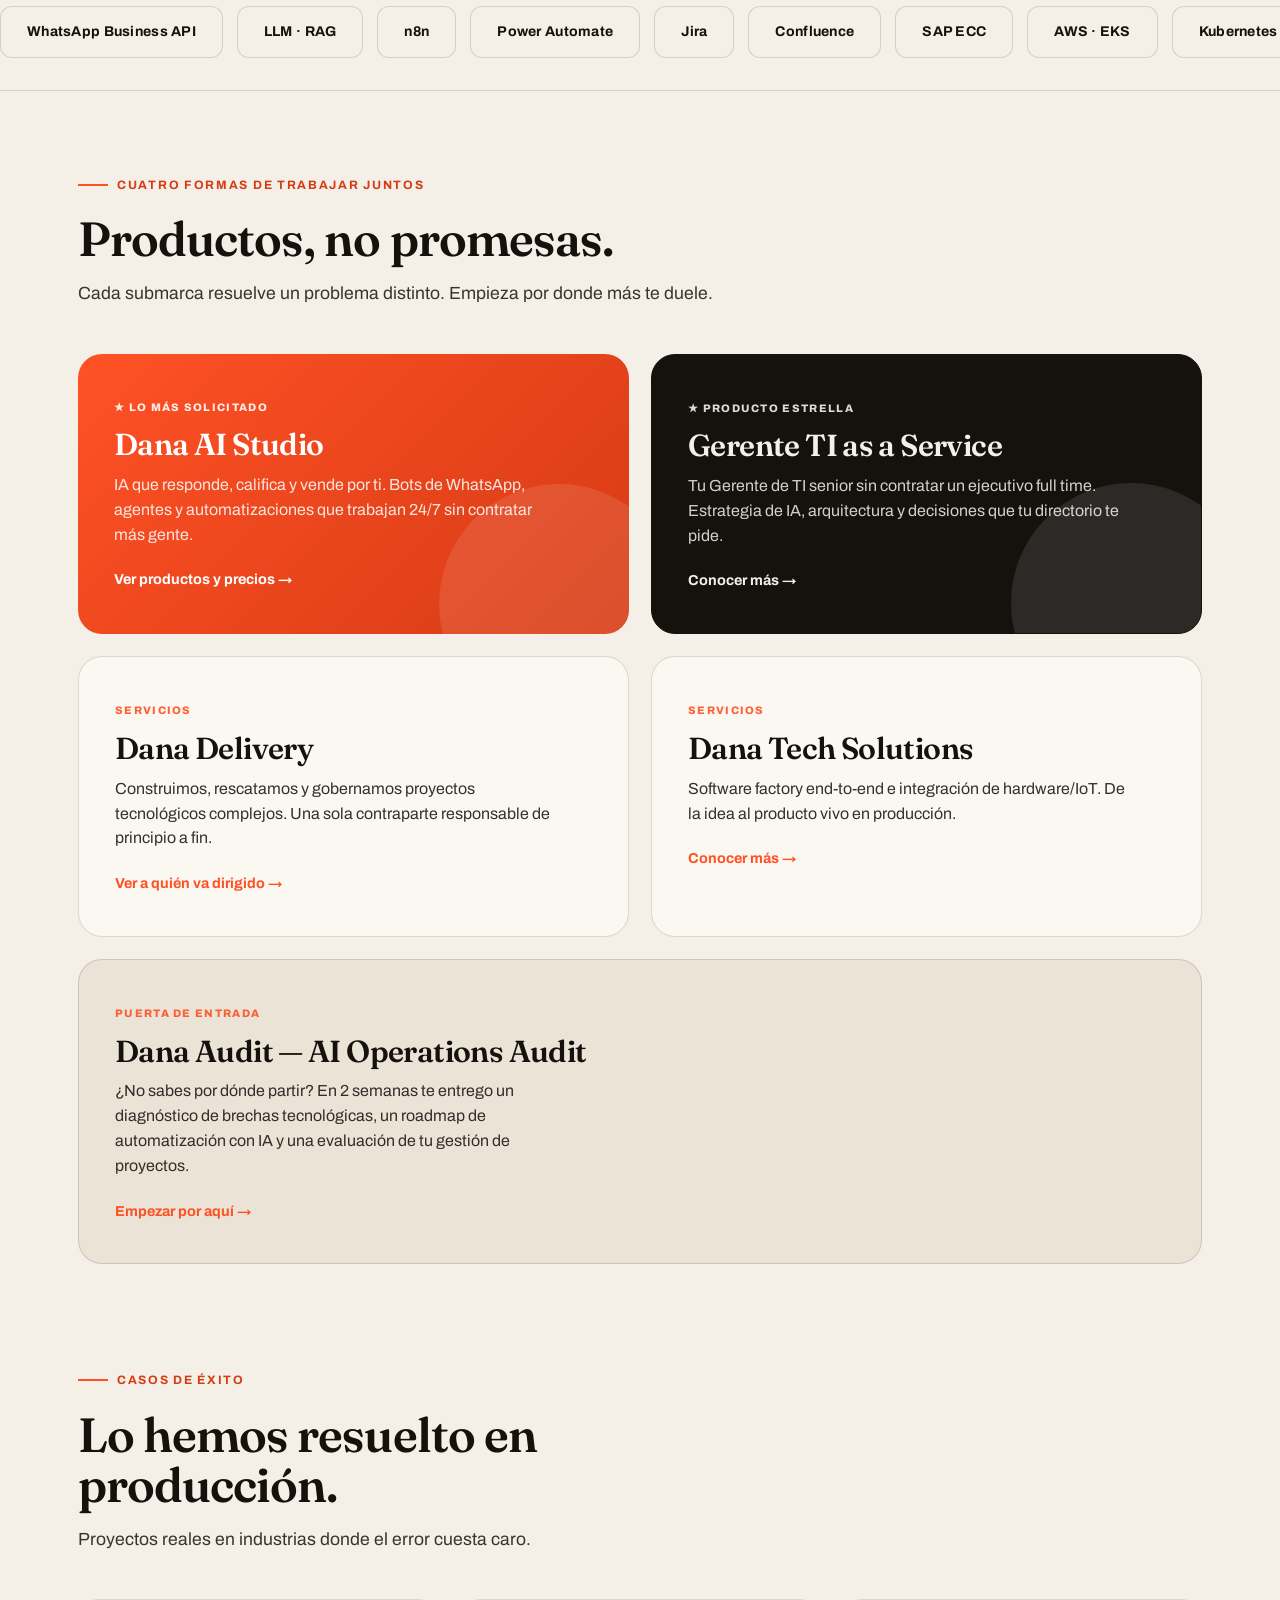
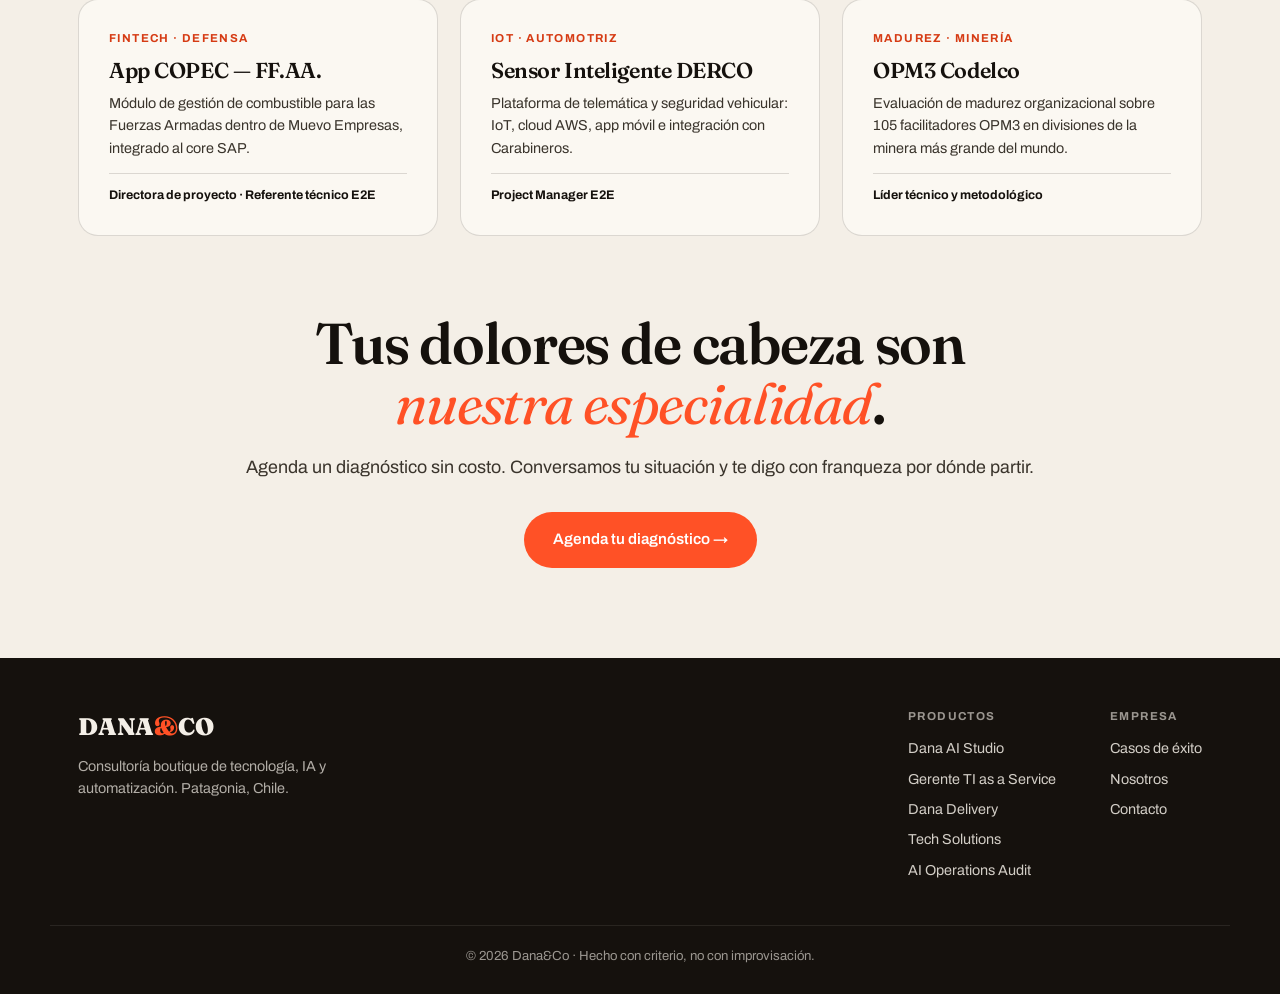
==== commit 7538f3dc: "feat: sitio premium con respaldo Dana Mardones, carruseles y agentes IA - Integra danaco-site.html c" ====
--- a/index.html
+++ b/index.html
@@ -1,454 +1,859 @@
 <!DOCTYPE html>
 <html lang="es">
 <head>
-  <meta charset="UTF-8" />
-  <meta name="viewport" content="width=device-width, initial-scale=1.0" />
-  <meta name="description" content="Dana AI Studio — Agencia de IA con agentes que atienden WhatsApp, automatizan procesos y acompañan tu transformación digital." />
-  <title>Dana AI Studio | Agencia de IA — Dana &amp; Co</title>
-  <link rel="preconnect" href="https://fonts.googleapis.com" />
-  <link rel="preconnect" href="https://fonts.gstatic.com" crossorigin />
-  <link href="https://fonts.googleapis.com/css2?family=DM+Sans:ital,opsz,wght@0,9..40,400;0,9..40,500;0,9..40,600;0,9..40,700;1,9..40,400&family=Syne:wght@600;700;800&display=swap" rel="stylesheet" />
-  <link rel="stylesheet" href="css/style.css" />
+<meta charset="UTF-8">
+<meta name="viewport" content="width=device-width, initial-scale=1.0">
+<title>DANA&CO · Dana AI Studio — IA con respaldo de quien opera en producción</title>
+<link rel="preconnect" href="https://fonts.googleapis.com">
+<link rel="preconnect" href="https://fonts.gstatic.com" crossorigin>
+<link href="https://fonts.googleapis.com/css2?family=Fraunces:opsz,wght@9..144,400;9..144,500;9..144,600;9..144,700;9..144,900&family=Archivo:wght@400;500;600;700;800&display=swap" rel="stylesheet">
+<style>
+  :root{
+    --ink:#15110D;--ink-soft:#3a342c;--paper:#F4EFE7;--paper-2:#EAE3D6;
+    --accent:#FF5126;--accent-deep:#D63B14;--line:rgba(21,17,13,.14);
+    --card:#FBF8F2;--maxw:1180px;
+  }
+  *{margin:0;padding:0;box-sizing:border-box}
+  html{scroll-behavior:smooth}
+  body{font-family:'Archivo',sans-serif;background:var(--paper);color:var(--ink);line-height:1.55;-webkit-font-smoothing:antialiased;overflow-x:hidden}
+  h1,h2,h3,h4{font-family:'Fraunces',serif;line-height:1.04;letter-spacing:-.02em;font-weight:600}
+  .wrap{max-width:var(--maxw);margin:0 auto;padding:0 28px}
+  a{color:inherit;text-decoration:none}
+  .accent{color:var(--accent)}
+
+  /* NAV */
+  nav{position:sticky;top:0;z-index:200;background:rgba(244,239,231,.85);backdrop-filter:blur(14px);border-bottom:1px solid var(--line)}
+  .nav-in{display:flex;align-items:center;justify-content:space-between;height:70px}
+  .logo{font-family:'Fraunces',serif;font-weight:900;font-size:1.35rem;letter-spacing:-.03em;cursor:pointer}
+  .logo span{color:var(--accent)}
+  .nav-links{display:flex;gap:26px;align-items:center}
+  .nav-links a{font-size:.86rem;font-weight:500;color:var(--ink-soft);transition:color .2s;cursor:pointer}
+  .nav-links a:hover,.nav-links a.active{color:var(--accent)}
+  .nav-cta{background:var(--ink);color:var(--paper)!important;padding:11px 20px;border-radius:50px;font-weight:600}
+  .nav-cta:hover{background:var(--accent)!important}
+  .dd{position:relative}
+  .dd-menu{position:absolute;top:130%;left:50%;transform:translateX(-50%) translateY(8px);background:var(--card);border:1px solid var(--line);border-radius:14px;padding:8px;min-width:230px;opacity:0;visibility:hidden;transition:.22s;box-shadow:0 18px 40px rgba(21,17,13,.13)}
+  .dd:hover .dd-menu{opacity:1;visibility:visible;transform:translateX(-50%) translateY(0)}
+  .dd-menu a{display:block;padding:11px 14px;border-radius:9px;font-size:.9rem;color:var(--ink)}
+  .dd-menu a:hover{background:var(--paper-2);color:var(--accent)}
+  .dd-menu a b{display:block;font-family:'Fraunces',serif;font-size:.96rem}
+  .dd-menu a span{font-size:.76rem;color:var(--ink-soft)}
+  .burger{display:none;flex-direction:column;gap:5px;cursor:pointer;background:none;border:none}
+  .burger span{width:24px;height:2px;background:var(--ink);transition:.3s}
+
+  /* PAGES */
+  .page{display:none;animation:fade .5s ease}
+  .page.active{display:block}
+  @keyframes fade{from{opacity:0;transform:translateY(10px)}to{opacity:1;transform:none}}
+
+  .btn{padding:15px 28px;border-radius:50px;font-weight:600;font-size:.95rem;cursor:pointer;transition:.22s;border:1.5px solid transparent;display:inline-flex;align-items:center;gap:8px}
+  .btn-primary{background:var(--accent);color:#fff}
+  .btn-primary:hover{background:var(--accent-deep);transform:translateY(-2px);box-shadow:0 12px 28px rgba(255,81,38,.28)}
+  .btn-ghost{border-color:var(--line);color:var(--ink)}
+  .btn-ghost:hover{border-color:var(--ink);background:var(--ink);color:var(--paper)}
+  .btn-light{background:var(--paper);color:var(--ink)}
+  .btn-light:hover{background:#fff;transform:translateY(-2px)}
+
+  .eyebrow{display:inline-flex;align-items:center;gap:9px;font-size:.76rem;font-weight:700;letter-spacing:.14em;text-transform:uppercase;color:var(--accent-deep);margin-bottom:20px}
+  .eyebrow::before{content:"";width:30px;height:2px;background:var(--accent)}
+
+  section{padding:78px 0}
+  .sec-head{max-width:700px;margin-bottom:46px}
+  .sec-head h2{font-size:clamp(2rem,4vw,3rem);margin-bottom:16px}
+  .sec-head p{font-size:1.1rem;color:var(--ink-soft)}
+
+  /* HERO */
+  .hero{padding:88px 0 64px}
+  .hero-grid{display:grid;grid-template-columns:1.25fr .75fr;gap:50px;align-items:center}
+  .hero h1{font-size:clamp(2.6rem,5.8vw,4.4rem);font-weight:600;margin-bottom:24px}
+  .hero h1 em{font-style:italic;color:var(--accent);font-weight:400}
+  .hero p{font-size:1.16rem;color:var(--ink-soft);max-width:560px;margin-bottom:32px}
+  .hero-cta{display:flex;gap:14px;flex-wrap:wrap}
+  .portrait-card{background:var(--ink);color:var(--paper);border-radius:24px;padding:38px 32px;position:relative;overflow:hidden}
+  .portrait-card::before{content:"";position:absolute;top:-40px;right:-40px;width:160px;height:160px;background:var(--accent);border-radius:50%}
+  .portrait-card .num{font-family:'Fraunces',serif;font-size:4rem;font-weight:900;line-height:1;position:relative}
+  .portrait-card .lbl{font-size:.9rem;opacity:.8;position:relative;margin-bottom:28px}
+  .portrait-mini{display:flex;justify-content:space-between;border-top:1px solid rgba(244,239,231,.2);padding-top:18px;position:relative}
+  .portrait-mini div b{font-family:'Fraunces',serif;font-size:1.45rem;display:block}
+  .portrait-mini div span{font-size:.72rem;opacity:.7}
+
+  .strip{border-top:1px solid var(--line);border-bottom:1px solid var(--line);padding:24px 0;margin-top:46px}
+  .strip-in{display:flex;align-items:center;gap:34px;flex-wrap:wrap;justify-content:center}
+  .strip-in .t{font-size:.74rem;text-transform:uppercase;letter-spacing:.14em;color:var(--ink-soft);font-weight:700}
+  .strip-in .i{font-family:'Fraunces',serif;font-size:1.05rem;font-weight:500}
+
+  /* BRAND BLOCKS on home */
+  .brandrow{display:grid;grid-template-columns:1fr 1fr;gap:22px;margin-bottom:22px}
+  .brandcard{border-radius:24px;padding:40px 36px;position:relative;overflow:hidden;cursor:pointer;transition:.25s;border:1px solid var(--line);background:var(--card)}
+  .brandcard:hover{transform:translateY(-5px);box-shadow:0 20px 44px rgba(21,17,13,.12)}
+  .brandcard.dark{background:var(--ink);color:var(--paper);border-color:var(--ink)}
+  .brandcard.studio{background:linear-gradient(135deg,var(--accent),var(--accent-deep));color:#fff;border:none}
+  .brandcard .tag{font-size:.68rem;font-weight:800;letter-spacing:.12em;text-transform:uppercase;opacity:.9;margin-bottom:14px;display:inline-block}
+  .brandcard h3{font-size:1.9rem;margin-bottom:12px}
+  .brandcard p{font-size:1rem;opacity:.86;margin-bottom:20px;max-width:440px}
+  .brandcard .go{font-weight:700;font-size:.9rem;display:inline-flex;gap:7px;align-items:center}
+  .brandcard.full{grid-column:1/-1}
+  .brandcard.studio::after,.brandcard.dark::after{content:"";position:absolute;bottom:-90px;right:-50px;width:240px;height:240px;border-radius:50%;background:rgba(255,255,255,.1)}
+
+  /* generic cards */
+  .cards3{display:grid;grid-template-columns:repeat(3,1fr);gap:22px}
+  .card{background:var(--card);border:1px solid var(--line);border-radius:20px;padding:30px 28px;transition:.25s;position:relative}
+  .card:hover{transform:translateY(-5px);box-shadow:0 18px 40px rgba(21,17,13,.1);border-color:var(--ink)}
+  .card .n{font-family:'Fraunces',serif;font-size:.9rem;font-weight:700;color:var(--accent);margin-bottom:12px}
+  .card h3{font-size:1.35rem;margin-bottom:10px}
+  .card p{font-size:.94rem;color:var(--ink-soft);margin-bottom:14px}
+  .card ul{list-style:none;display:flex;flex-direction:column;gap:7px}
+  .card li{font-size:.86rem;padding-left:20px;position:relative;color:var(--ink-soft)}
+  .card li::before{content:"→";position:absolute;left:0;color:var(--accent);font-weight:700}
+
+  /* page hero (interior) */
+  .phero{padding:70px 0 30px}
+  .phero h1{font-size:clamp(2.3rem,5vw,3.8rem);margin-bottom:18px;max-width:820px}
+  .phero h1 em{font-style:italic;color:var(--accent);font-weight:400}
+  .phero .sub{font-size:1.2rem;color:var(--ink-soft);max-width:680px}
+
+  /* WHO FOR */
+  .whofor{background:var(--paper-2);border-radius:24px;padding:42px 40px;margin:30px 0}
+  .whofor h3{font-size:1.5rem;margin-bottom:20px}
+  .who-grid{display:grid;grid-template-columns:repeat(2,1fr);gap:14px}
+  .who{display:flex;gap:12px;align-items:flex-start;font-size:.96rem}
+  .who .dot{width:8px;height:8px;border-radius:50%;background:var(--accent);margin-top:8px;flex-shrink:0}
+
+  /* FLOW */
+  .flow{display:grid;grid-template-columns:repeat(5,1fr);gap:12px;margin:30px 0}
+  .flow-step{text-align:center;padding:20px 12px;background:var(--card);border:1px solid var(--line);border-radius:16px}
+  .flow-step .s{width:34px;height:34px;background:var(--ink);color:var(--paper);border-radius:50%;display:flex;align-items:center;justify-content:center;font-weight:700;margin:0 auto 12px;font-family:'Fraunces',serif}
+  .flow-step p{font-size:.84rem;color:var(--ink-soft);font-weight:500}
+
+  /* PACKS */
+  .packs{display:grid;grid-template-columns:repeat(3,1fr);gap:20px}
+  .pack{background:var(--card);border:1px solid var(--line);border-radius:22px;padding:32px 28px;transition:.25s;display:flex;flex-direction:column}
+  .pack:hover{transform:translateY(-5px);box-shadow:0 18px 40px rgba(21,17,13,.1)}
+  .pack.featured{background:var(--ink);color:var(--paper);border-color:var(--ink)}
+  .pack.featured li,.pack.featured .pack-price{color:rgba(244,239,231,.82)}
+  .pack-tag{display:inline-block;font-size:.64rem;font-weight:800;letter-spacing:.12em;text-transform:uppercase;color:var(--accent);margin-bottom:12px}
+  .pack.featured .pack-tag{background:var(--accent);color:#fff;padding:5px 12px;border-radius:50px}
+  .pack h3{font-size:1.4rem;margin-bottom:6px}
+  .pack .for{font-size:.85rem;color:var(--ink-soft);margin-bottom:18px;min-height:54px}
+  .pack.featured .for{color:rgba(244,239,231,.7)}
+  .pack ul{list-style:none;display:flex;flex-direction:column;gap:9px;margin-bottom:22px;flex:1}
+  .pack li{font-size:.88rem;padding-left:22px;position:relative;color:var(--ink-soft)}
+  .pack li::before{content:"✓";position:absolute;left:0;color:var(--accent);font-weight:800}
+  .pack-price{border-top:1px solid var(--line);padding-top:16px;font-size:.82rem;color:var(--ink-soft)}
+  .pack.featured .pack-price{border-color:rgba(244,239,231,.2)}
+  .pack-price b{font-family:'Fraunces',serif;font-size:1.4rem;color:var(--ink);display:block;font-weight:700}
+  .pack.featured .pack-price b{color:var(--paper)}
+
+  .sprint{background:var(--ink);color:var(--paper);border-radius:24px;padding:46px 42px;margin-top:22px;display:grid;grid-template-columns:1.3fr .7fr;gap:40px;align-items:center;position:relative;overflow:hidden}
+  .sprint::after{content:"";position:absolute;bottom:-100px;left:-60px;width:280px;height:280px;background:radial-gradient(circle,rgba(255,81,38,.32),transparent 70%)}
+  .sprint .eyebrow{color:var(--accent)}.sprint .eyebrow::before{background:var(--accent)}
+  .sprint h3{font-size:2rem;margin-bottom:14px;position:relative}
+  .sprint p{opacity:.85;position:relative;margin-bottom:18px}
+  .sprint ul{list-style:none;display:flex;flex-direction:column;gap:9px;position:relative}
+  .sprint li{font-size:.92rem;padding-left:22px;position:relative;opacity:.9}
+  .sprint li::before{content:"✓";position:absolute;left:0;color:var(--accent);font-weight:800}
+  .sprint-box{background:rgba(244,239,231,.06);border:1px solid rgba(244,239,231,.16);border-radius:18px;padding:30px;text-align:center;position:relative}
+  .sprint-box .big{font-family:'Fraunces',serif;font-size:3rem;font-weight:900}
+  .sprint-box .big small{font-size:1.1rem;opacity:.7}
+
+  /* STAR cto */
+  .star{background:var(--ink);color:var(--paper);border-radius:28px;padding:56px 48px;position:relative;overflow:hidden}
+  .star::after{content:"";position:absolute;bottom:-120px;left:-80px;width:340px;height:340px;background:radial-gradient(circle,rgba(255,81,38,.32),transparent 70%)}
+  .star .badge{display:inline-flex;align-items:center;gap:8px;background:var(--accent);color:#fff;font-size:.7rem;font-weight:800;letter-spacing:.12em;text-transform:uppercase;padding:7px 14px;border-radius:50px;margin-bottom:22px}
+  .star h2{font-size:clamp(2rem,4vw,3rem);margin-bottom:18px;position:relative}
+  .star h2 em{font-style:italic;color:var(--accent);font-weight:400}
+  .star .lead{font-size:1.14rem;opacity:.86;max-width:640px;margin-bottom:38px;position:relative}
+  .uc-grid{display:grid;grid-template-columns:1fr 1fr;gap:16px;position:relative}
+  .uc{background:rgba(244,239,231,.06);border:1px solid rgba(244,239,231,.13);border-radius:14px;padding:20px 22px;transition:.25s}
+  .uc:hover{background:rgba(255,81,38,.1);border-color:var(--accent)}
+  .uc h4{font-size:1.04rem;margin-bottom:6px}.uc p{font-size:.9rem;opacity:.76}
+
+  /* CASES */
+  .case-grid{display:grid;grid-template-columns:repeat(3,1fr);gap:22px}
+  .case{background:var(--card);border:1px solid var(--line);border-radius:20px;padding:30px;transition:.25s;cursor:pointer}
+  .case:hover{border-color:var(--accent);transform:translateY(-4px)}
+  .case .cat{font-size:.72rem;text-transform:uppercase;letter-spacing:.12em;color:var(--accent-deep);font-weight:700;margin-bottom:12px}
+  .case h3{font-size:1.35rem;margin-bottom:10px}
+  .case p{font-size:.9rem;color:var(--ink-soft);margin-bottom:14px}
+  .case .role{font-size:.78rem;font-weight:700;color:var(--ink);border-top:1px solid var(--line);padding-top:12px}
+
+  /* CASE DETAIL */
+  .case-detail{max-width:820px;margin:0 auto}
+  .case-detail .meta{font-size:.82rem;text-transform:uppercase;letter-spacing:.12em;color:var(--accent-deep);font-weight:700;margin-bottom:14px}
+  .case-detail h1{font-size:clamp(2.2rem,4.5vw,3.2rem);margin-bottom:14px}
+  .case-detail .client{font-size:1.15rem;color:var(--ink-soft);margin-bottom:36px;font-family:'Fraunces',serif;font-style:italic}
+  .case-detail h3{font-size:1.4rem;margin:34px 0 12px;color:var(--accent-deep)}
+  .case-detail p{font-size:1.04rem;color:var(--ink-soft);margin-bottom:14px}
+  .case-detail .tag-list{display:flex;flex-wrap:wrap;gap:8px;margin:18px 0}
+  .case-detail .tg{background:var(--paper-2);border-radius:50px;padding:6px 14px;font-size:.8rem;font-weight:600}
+  .pillars{display:grid;grid-template-columns:1fr 1fr;gap:14px;margin:18px 0}
+  .pillar{background:var(--card);border:1px solid var(--line);border-radius:14px;padding:20px}
+  .pillar b{font-family:'Fraunces',serif;font-size:1.05rem;display:block;margin-bottom:6px}
+  .pillar span{font-size:.9rem;color:var(--ink-soft)}
+  .back{font-size:.86rem;font-weight:600;color:var(--accent);cursor:pointer;display:inline-flex;gap:6px;margin-bottom:24px}
+
+  /* ABOUT / CV */
+  .cv-grid{display:grid;grid-template-columns:.8fr 1.2fr;gap:46px;align-items:start}
+  .cv-side{position:sticky;top:90px}
+  .cv-card{background:var(--ink);color:var(--paper);border-radius:24px;padding:38px 32px}
+  .cv-card .big{font-family:'Fraunces',serif;font-size:4rem;font-weight:900;line-height:.9}
+  .cv-card .big small{font-size:1.6rem}
+  .cv-card h3{font-size:1.5rem;margin:16px 0 6px}
+  .cv-card .r{font-size:.92rem;opacity:.8;margin-bottom:24px}
+  .cv-card .contact{border-top:1px solid rgba(244,239,231,.2);padding-top:18px;font-size:.88rem;opacity:.85;display:flex;flex-direction:column;gap:8px}
+  .cv-block{margin-bottom:34px}
+  .cv-block h3{font-size:1.4rem;margin-bottom:16px}
+  .cv-item{border-left:2px solid var(--line);padding-left:20px;margin-bottom:22px;position:relative}
+  .cv-item::before{content:"";position:absolute;left:-6px;top:4px;width:10px;height:10px;border-radius:50%;background:var(--accent)}
+  .cv-item .role{font-family:'Fraunces',serif;font-size:1.1rem;font-weight:600}
+  .cv-item .org{font-size:.9rem;color:var(--accent-deep);font-weight:600;margin-bottom:6px}
+  .cv-item p{font-size:.94rem;color:var(--ink-soft)}
+  .skill-tags{display:flex;flex-wrap:wrap;gap:8px}
+  .skill-tags span{background:var(--paper-2);border-radius:50px;padding:7px 15px;font-size:.84rem;font-weight:600}
+  .note{background:#FFF4E8;border:1px dashed var(--accent);border-radius:12px;padding:14px 18px;font-size:.86rem;color:var(--accent-deep);margin-top:10px}
+
+  /* CTA */
+  .final{text-align:center;padding:90px 0}
+  .final h2{font-size:clamp(2.2rem,5vw,3.6rem);margin-bottom:20px;max-width:820px;margin-inline:auto}
+  .final h2 em{font-style:italic;color:var(--accent);font-weight:400}
+  .final p{font-size:1.12rem;color:var(--ink-soft);margin-bottom:30px}
+
+  /* FOOTER */
+  footer{background:var(--ink);color:var(--paper);padding:50px 0 28px}
+  .foot-in{display:flex;justify-content:space-between;align-items:flex-start;flex-wrap:wrap;gap:30px}
+  .foot-logo{font-family:'Fraunces',serif;font-weight:900;font-size:1.5rem}
+  .foot-logo span{color:var(--accent)}
+  .foot-cols{display:flex;gap:54px;flex-wrap:wrap}
+  .foot-col h5{font-size:.72rem;text-transform:uppercase;letter-spacing:.12em;opacity:.6;margin-bottom:12px;font-weight:700}
+  .foot-col a{display:block;font-size:.9rem;opacity:.85;margin-bottom:8px;cursor:pointer}
+  .foot-col a:hover{opacity:1;color:var(--accent)}
+  .foot-bottom{border-top:1px solid rgba(244,239,231,.15);margin-top:36px;padding-top:20px;font-size:.82rem;opacity:.6;text-align:center}
+
+  @media(max-width:900px){
+    .hero-grid,.cv-grid,.sprint,.brandrow{grid-template-columns:1fr;gap:30px}
+    .cards3,.case-grid,.packs,.uc-grid,.who-grid,.pillars{grid-template-columns:1fr}
+    .flow{grid-template-columns:1fr 1fr}
+    .cv-side{position:static}
+    .nav-links{position:fixed;top:70px;left:0;right:0;background:var(--paper);flex-direction:column;padding:24px;gap:16px;border-bottom:1px solid var(--line);transform:translateY(-150%);transition:.35s;align-items:flex-start;max-height:85vh;overflow:auto}
+    .nav-links.open{transform:none}
+    .burger{display:flex}
+    .dd-menu{position:static;transform:none;opacity:1;visibility:visible;box-shadow:none;border:none;padding:0 0 0 14px;min-width:auto;background:none}
+    .star,.sprint{padding:36px 24px}
+  }
+</style>
+<link rel="stylesheet" href="css/dana-enhancements.css" />
 </head>
 <body>
-  <header class="site-header">
-    <div class="container">
-      <a href="#" class="logo">DANA<span>&amp;CO</span></a>
-      <nav aria-label="Principal">
-        <ul class="nav-desktop">
-          <li><a href="#agentes">Agentes IA</a></li>
-          <li><a href="#whatsapp">WhatsApp</a></li>
-          <li><a href="#automatizacion">Automatización</a></li>
-          <li><a href="#audit">Audit &amp; TI</a></li>
-          <li><a href="#contacto">Contacto</a></li>
+
+<nav>
+  <div class="wrap nav-in">
+    <div class="logo" onclick="go('inicio')">DANA<span>&</span>CO</div>
+    <div class="nav-links" id="navlinks">
+      <a onclick="go('studio')">Dana AI Studio</a>
+      <a onclick="go('cto')">Gerente TI as a Service</a>
+      <div class="dd">
+        <a>Servicios ▾</a>
+        <div class="dd-menu">
+          <a onclick="go('delivery')"><b>Dana Delivery</b><span>Entrega y rescate de proyectos</span></a>
+          <a onclick="go('tech')"><b>Dana Tech Solutions</b><span>Software factory + IoT</span></a>
+          <a onclick="go('audit')"><b>Dana Audit</b><span>AI Operations Audit</span></a>
+        </div>
+      </div>
+      <a onclick="go('casos')">Casos</a>
+      <a onclick="go('nosotros')">Nosotros</a>
+      <a onclick="go('contacto')" class="nav-cta">Agenda diagnóstico</a>
+    </div>
+    <button class="burger" id="burger"><span></span><span></span><span></span></button>
+  </div>
+</nav>
+
+<!-- ============ INICIO ============ -->
+<div class="page active" id="inicio">
+  <header class="hero">
+    <div class="wrap hero-grid">
+      <div>
+        <span class="eyebrow">Dana Mardones · Consultoría boutique</span>
+        <h1>IA que funciona en producción — <em>no en un slide</em>.</h1>
+        <p>Dana AI Studio no es una agencia genérica: está respaldada por <b>Dana Mardones</b>, quien hoy lidera entrega de IA en <b>Experian</b> (fintech global) y ha dirigido plataformas en <b>COPEC</b>, <b>Codelco</b> y <b>DERCO</b>. Misma exigencia de producción, ahora en tus agentes de WhatsApp.</p>
+        <div class="hero-cta">
+          <a onclick="go('studio')" class="btn btn-primary">Ver Dana AI Studio →</a>
+          <a onclick="go('contacto')" class="btn btn-ghost">Agenda un diagnóstico</a>
+        </div>
+      </div>
+      <div>
+        <div class="portrait-card">
+          <div class="num">15<span class="accent">+</span></div>
+          <div class="lbl">años liderando tecnología en industrias críticas</div>
+          <div class="portrait-mini">
+            <div><b>E2E</b><span>del problema a producción</span></div>
+            <div><b>SAP·AWS</b><span>stacks enterprise</span></div>
+            <div><b>IA</b><span>integrada al ciclo</span></div>
+          </div>
+        </div>
+      </div>
+    </div>
+    <div class="strip"><div class="wrap strip-in">
+      <span class="t">Experiencia comprobada en</span>
+      <span class="i">Minería</span><span class="i">Fintech</span><span class="i">Energía</span>
+      <span class="i">Automotriz</span><span class="i">Defensa</span><span class="i">Telecom</span><span class="i">Software</span>
+    </div></div>
+  </header>
+
+  <section class="trust-band">
+    <div class="wrap trust-grid">
+      <div>
+        <span class="eyebrow" style="color:var(--accent)">Por qué no somos “otra IA más”</span>
+        <h2>Respaldo de quien ya operó sistemas críticos — no de quien solo hace demos.</h2>
+        <p>La mayoría de agencias de IA venden chatbots. Nosotros diseñamos automatizaciones que sobreviven auditorías, picos de tráfico y equipos distribuidos en varios países — porque quien lidera el estudio ya lo hizo en minería, fintech, energía y automotriz.</p>
+        <div class="trust-pills">
+          <span>PMP · PRINCE2</span>
+          <span>MSc Manchester</span>
+          <span>+50 proyectos</span>
+          <span>LLM &amp; RAG en producción</span>
+        </div>
+      </div>
+      <div class="trust-founder">
+        <div class="name">Dana Mardones</div>
+        <div class="title">Senior Technology &amp; AI Delivery Manager · Experian · Fundadora Dana&amp;Co · Docente UC Norte</div>
+        <ul>
+          <li>IA y credit decisioning para banca US — equipos India, California, Europa</li>
+          <li>Director programa digital COPEC Muevo (15M+ clientes, SAP ECC)</li>
+          <li>PMO IoT DERCO · OPM3 Codelco · Primera PMO nacional MTT Chile</li>
         </ul>
-      </nav>
-      <a href="#contacto" class="btn btn-primary nav-cta">Agendar demo</a>
-      <button class="menu-toggle" type="button" aria-label="Abrir menú" aria-expanded="false">
-        <span></span><span></span><span></span>
-      </button>
-    </div>
-    <nav class="nav-mobile" aria-label="Móvil">
-      <ul>
-        <li><a href="#agentes">Agentes IA</a></li>
-        <li><a href="#whatsapp">WhatsApp</a></li>
-        <li><a href="#automatizacion">Automatización</a></li>
-        <li><a href="#audit">Audit &amp; TI</a></li>
-        <li><a href="#contacto">Contacto</a></li>
-      </ul>
-    </nav>
-  </header>
-
-  <main>
-    <section class="hero">
-      <div class="container">
-        <p class="hero-eyebrow">Dana AI Studio</p>
-        <h1 class="hero-title">
-          <span class="line">no pierdas</span>
-          <span class="line muted">ni un cliente...</span>
-        </h1>
-        <p class="hero-lead">
-          Somos una agencia de IA. Ponemos agentes en tu WhatsApp que responden, califican y venden — mientras tú te enfocas en cerrar negocios.
-        </p>
-        <div class="hero-cta">
-          <a href="#contacto" class="btn btn-primary">Quiero ver una demo</a>
-          <a href="#agentes" class="btn btn-outline">Conocer agentes</a>
-        </div>
-        <div class="hero-stats">
-          <div class="stat">
-            <strong>&lt;3 min</strong>
-            <span>para responder un lead</span>
-          </div>
-          <div class="stat">
-            <strong>24/7</strong>
-            <span>atención en WhatsApp</span>
-          </div>
-          <div class="stat">
-            <strong>+50%</strong>
-            <span>consultas resueltas sin humano</span>
-          </div>
-        </div>
-      </div>
-    </section>
-
-    <section class="section" id="valor">
-      <div class="container reveal">
-        <p class="section-label">Por qué Dana AI Studio</p>
-        <h2 class="section-title">
-          <span class="break">tecnología que</span>
-          <span class="break">se nota en el negocio</span>
-        </h2>
-        <p class="section-intro">
-          No vendemos “IA por moda”. Implementamos agentes que ya trabajan en empresas reales: responden, agendan, cotizan y pasan el caso a tu equipo cuando hace falta.
-        </p>
-        <div class="grid-3">
-          <article class="card">
-            <span class="tag">Rápido</span>
-            <h3>En días, no meses</h3>
-            <p>Conectamos tu WhatsApp, catálogo y agenda. En pocos días tu primer agente ya está atendiendo.</p>
-          </article>
-          <article class="card">
-            <span class="tag">Simple</span>
-            <h3>Sin complicarte</h3>
-            <p>Hablamos claro. Sabes qué hace cada agente, cuánto cuesta y qué resultado esperar.</p>
-          </article>
-          <article class="card">
-            <span class="tag">Experto</span>
-            <h3>Con respaldo Dana &amp; Co</h3>
-            <p>Misma consultora que lleva años en proyectos de software, PMO y transformación digital.</p>
-          </article>
-        </div>
-      </div>
-    </section>
-
-    <section class="section section-dark" id="agentes">
-      <div class="container reveal">
-        <p class="section-label">Tu equipo digital</p>
-        <h2 class="section-title">
-          <span class="break">agentes de IA</span>
-          <span class="break muted">listos para trabajar</span>
-        </h2>
-        <p class="section-intro">
-          Como un empleado por rol: cada uno hace una tarea bien hecha. Tú defines las reglas; ellos ejecutan en WhatsApp, web o CRM.
-        </p>
-        <div class="agents-grid">
-          <article class="agent-card">
-            <div class="agent-avatar" aria-hidden="true">S</div>
-            <div>
-              <h3>Sofía</h3>
-              <p class="agent-role">Inbound · Calificación de leads</p>
-              <p>Recibe mensajes de campañas y web. Pregunta lo necesario, filtra curiosos y agenda reuniones con quien sí compra.</p>
-              <ul class="agent-metrics">
-                <li><strong>5×</strong> más leads calificados</li>
-                <li><strong>CRM</strong> actualizado solo</li>
-              </ul>
-            </div>
-          </article>
-          <article class="agent-card">
-            <div class="agent-avatar" aria-hidden="true">M</div>
-            <div>
-              <h3>Mateo</h3>
-              <p class="agent-role">Outbound · Prospección</p>
-              <p>Contacta tu base de datos con mensajes personalizados. Detecta interés y deriva al vendedor en el momento justo.</p>
-              <ul class="agent-metrics">
-                <li><strong>+40%</strong> tasa de respuesta</li>
-                <li><strong>Seguimiento</strong> automático</li>
-              </ul>
-            </div>
-          </article>
-          <article class="agent-card">
-            <div class="agent-avatar" aria-hidden="true">V</div>
-            <div>
-              <h3>Valentina</h3>
-              <p class="agent-role">Preventa · Cotizaciones y demos</p>
-              <p>Explica tu oferta, arma cotizaciones según reglas y coordina demos. El comercial entra solo cuando el cliente está listo.</p>
-              <ul class="agent-metrics">
-                <li><strong>Menos</strong> tiempo en tareas repetidas</li>
-                <li><strong>Más</strong> cierres por vendedor</li>
-              </ul>
-            </div>
-          </article>
-          <article class="agent-card">
-            <div class="agent-avatar" aria-hidden="true">C</div>
-            <div>
-              <h3>Carlos</h3>
-              <p class="agent-role">Postventa · Soporte y renovaciones</p>
-              <p>Resuelve dudas frecuentes, abre tickets complejos y avisa antes de que venza un contrato o un pago.</p>
-              <ul class="agent-metrics">
-                <li><strong>70%</strong> consultas resueltas en chat</li>
-                <li><strong>Menos</strong> llamadas al call center</li>
-              </ul>
-            </div>
-          </article>
-        </div>
-      </div>
-    </section>
-
-    <section class="section" id="whatsapp">
-      <div class="container reveal">
-        <p class="section-label">Así se ve en la práctica</p>
-        <h2 class="section-title">
-          <span class="break">ejemplos reales</span>
-          <span class="break muted">en WhatsApp</span>
-        </h2>
-        <p class="section-intro">
-          Conversaciones como las que verías en tu celular. Los agentes entienden contexto, horarios y cuándo pasar el chat a una persona.
-        </p>
-
-        <div class="whatsapp-section" style="margin-bottom: 4rem;">
-          <div class="phone">
-            <div class="phone-header">
-              <div class="avatar-sm">S</div>
-              <div class="info">
-                <strong>Sofía · Inbound</strong>
-                <span>en línea</span>
-              </div>
-            </div>
-            <div class="chat">
-              <div class="bubble in">Hola, vi el anuncio de software para pymes. ¿Cuánto sale?<span class="time">10:14</span></div>
-              <div class="bubble out">¡Hola! Soy Sofía del equipo Dana. Para orientarte: ¿cuántas personas usan hoy algún sistema (Excel, otro ERP)?<span class="time">10:14</span></div>
-              <div class="bubble in">Somos 8, todo en Excel y WhatsApp<span class="time">10:15</span></div>
-              <div class="bubble out">Perfecto. Tenemos plan desde $89.000/mes para hasta 10 usuarios. ¿Te sirve una demo de 20 min el jueves 11:00 o viernes 16:00?<span class="time">10:15</span></div>
-              <div class="bubble in">Jueves 11 está bien<span class="time">10:16</span></div>
-              <div class="bubble out">Listo ✅ Te envié invitación al calendario. Tu ejecutivo Felipe te llamará 5 min antes. ¿Alguna duda más?<span class="time">10:16</span></div>
+        <a class="linkedin" href="https://www.linkedin.com/in/danamardones/" target="_blank" rel="noopener">Ver trayectoria en LinkedIn →</a>
+      </div>
+    </div>
+  </section>
+
+  <div class="marquee-section">
+    <div class="marquee-label">Clientes y sectores donde hemos entregado</div>
+    <div class="marquee" aria-hidden="true"><div class="marquee-track" id="marquee-clients"></div></div>
+  </div>
+  <div class="marquee-section" style="background:var(--paper)">
+    <div class="marquee-label">Stack y herramientas que dominamos</div>
+    <div class="marquee" aria-hidden="true"><div class="marquee-track" id="marquee-tools"></div></div>
+  </div>
+
+  <section>
+    <div class="wrap">
+      <div class="sec-head">
+        <span class="eyebrow">Cuatro formas de trabajar juntos</span>
+        <h2>Productos, no promesas.</h2>
+        <p>Cada submarca resuelve un problema distinto. Empieza por donde más te duele.</p>
+      </div>
+
+      <div class="brandrow">
+        <div class="brandcard studio" onclick="go('studio')">
+          <span class="tag">★ Lo más solicitado</span>
+          <h3>Dana AI Studio</h3>
+          <p>IA que responde, califica y vende por ti. Bots de WhatsApp, agentes y automatizaciones que trabajan 24/7 sin contratar más gente.</p>
+          <span class="go">Ver productos y precios →</span>
+        </div>
+        <div class="brandcard dark" onclick="go('cto')">
+          <span class="tag">★ Producto estrella</span>
+          <h3>Gerente TI as a Service</h3>
+          <p>Tu Gerente de TI senior sin contratar un ejecutivo full time. Estrategia de IA, arquitectura y decisiones que tu directorio te pide.</p>
+          <span class="go">Conocer más →</span>
+        </div>
+      </div>
+      <div class="brandrow">
+        <div class="brandcard" onclick="go('delivery')">
+          <span class="tag accent">Servicios</span>
+          <h3>Dana Delivery</h3>
+          <p>Construimos, rescatamos y gobernamos proyectos tecnológicos complejos. Una sola contraparte responsable de principio a fin.</p>
+          <span class="go" style="color:var(--accent)">Ver a quién va dirigido →</span>
+        </div>
+        <div class="brandcard" onclick="go('tech')">
+          <span class="tag accent">Servicios</span>
+          <h3>Dana Tech Solutions</h3>
+          <p>Software factory end-to-end e integración de hardware/IoT. De la idea al producto vivo en producción.</p>
+          <span class="go" style="color:var(--accent)">Conocer más →</span>
+        </div>
+      </div>
+      <div class="brandrow">
+        <div class="brandcard full" onclick="go('audit')" style="background:var(--paper-2)">
+          <span class="tag accent">Puerta de entrada</span>
+          <h3>Dana Audit — AI Operations Audit</h3>
+          <p>¿No sabes por dónde partir? En 2 semanas te entrego un diagnóstico de brechas tecnológicas, un roadmap de automatización con IA y una evaluación de tu gestión de proyectos.</p>
+          <span class="go" style="color:var(--accent)">Empezar por aquí →</span>
+        </div>
+      </div>
+    </div>
+  </section>
+
+  <section style="padding-top:0">
+    <div class="wrap">
+      <div class="sec-head"><span class="eyebrow">Casos de éxito</span><h2>Lo hemos resuelto en producción.</h2><p>Proyectos reales en industrias donde el error cuesta caro.</p></div>
+      <div class="case-grid">
+        <div class="case" onclick="go('caso-copec')"><div class="cat">Fintech · Defensa</div><h3>App COPEC — FF.AA.</h3><p>Módulo de gestión de combustible para las Fuerzas Armadas dentro de Muevo Empresas, integrado al core SAP.</p><div class="role">Directora de proyecto · Referente técnico E2E</div></div>
+        <div class="case" onclick="go('caso-derco')"><div class="cat">IoT · Automotriz</div><h3>Sensor Inteligente DERCO</h3><p>Plataforma de telemática y seguridad vehicular: IoT, cloud AWS, app móvil e integración con Carabineros.</p><div class="role">Project Manager E2E</div></div>
+        <div class="case" onclick="go('caso-codelco')"><div class="cat">Madurez · Minería</div><h3>OPM3 Codelco</h3><p>Evaluación de madurez organizacional sobre 105 facilitadores OPM3 en divisiones de la minera más grande del mundo.</p><div class="role">Líder técnico y metodológico</div></div>
+      </div>
+    </div>
+  </section>
+
+  <section class="final" style="padding-top:0">
+    <div class="wrap">
+      <h2>Tus dolores de cabeza son <em>nuestra especialidad</em>.</h2>
+      <p>Agenda un diagnóstico sin costo. Conversamos tu situación y te digo con franqueza por dónde partir.</p>
+      <a onclick="go('contacto')" class="btn btn-primary">Agenda tu diagnóstico →</a>
+    </div>
+  </section>
+</div>
+
+<!-- ============ AI AUTOMATION STUDIO ============ -->
+<div class="page" id="studio">
+  <section class="phero">
+    <div class="wrap">
+      <span class="eyebrow">★ Dana AI Studio · Respaldo Dana Mardones</span>
+      <h1>IA que responde, califica y <em>vende automáticamente</em>.</h1>
+      <p class="sub">Implementamos asistentes inteligentes y automatizaciones que atienden a tus clientes 24/7, capturan leads y derivan a tu equipo solo las oportunidades reales — sin contratar más personal.</p>
+    </div>
+  </section>
+
+  <section style="padding-top:10px">
+    <div class="wrap">
+      <div class="whofor">
+        <h3>Para quién es</h3>
+        <div class="who-grid">
+          <div class="who"><span class="dot"></span>Clínicas dentales, estética y kinesiología</div>
+          <div class="who"><span class="dot"></span>Inmobiliarias y corredores de propiedades</div>
+          <div class="who"><span class="dot"></span>Academias, cursos y educación</div>
+          <div class="who"><span class="dot"></span>Servicios técnicos y mantenimiento</div>
+          <div class="who"><span class="dot"></span>Restaurantes, banquetería y eventos</div>
+          <div class="who"><span class="dot"></span>Estudios de abogados, contadores y asesorías</div>
+        </div>
+      </div>
+
+      <h2 style="font-size:1.7rem;margin:10px 0 6px">Cómo funciona</h2>
+      <div class="flow">
+        <div class="flow-step"><div class="s">1</div><p>Tu cliente escribe por WhatsApp</p></div>
+        <div class="flow-step"><div class="s">2</div><p>La IA responde al instante</p></div>
+        <div class="flow-step"><div class="s">3</div><p>El lead queda registrado</p></div>
+        <div class="flow-step"><div class="s">4</div><p>El sistema agenda o deriva</p></div>
+        <div class="flow-step"><div class="s">5</div><p>Tu equipo recibe el resumen</p></div>
+      </div>
+
+
+      <div class="diff-callout">
+        <h3>No contrates “IA”. Contrata agentes con reglas de negocio claras.</h3>
+        <p style="color:var(--ink-soft);max-width:720px">Inspirados en equipos comerciales reales: cada agente hace un trabajo (inbound, outbound, preventa, postventa). Tú defines precios, horarios y cuándo entra un humano.</p>
+        <div class="diff-cols">
+          <div class="no"><h4>Agencia genérica</h4><ul><li>Bot que repite FAQ</li><li>Sin integración a CRM ni SAP</li><li>“IA” sin dueño técnico senior</li></ul></div>
+          <div class="yes"><h4>Dana AI Studio</h4><ul><li>Agentes por rol con métricas</li><li>WhatsApp + calendario + CRM</li><li>Respaldo Experian · COPEC · Codelco</li></ul></div>
+        </div>
+      </div>
+
+      <h2 style="font-size:1.7rem;margin:10px 0 6px">Tu equipo de agentes IA</h2>
+      <div class="agents-grid">
+        <div class="agent-tile"><div class="agent-av">S</div><div><h4>Sofía</h4><div class="role">Inbound</div></div><p>Califica leads de campañas y web. Filtra curiosos y agenda reuniones con quien sí compra.</p></div>
+        <div class="agent-tile"><div class="agent-av">M</div><div><h4>Mateo</h4><div class="role">Outbound</div></div><p>Reactiva tu base con mensajes personalizados y detecta interés para el vendedor.</p></div>
+        <div class="agent-tile"><div class="agent-av">V</div><div><h4>Valentina</h4><div class="role">Preventa</div></div><p>Cotiza con tus reglas, envía PDF y coordina demos sin saturar al comercial.</p></div>
+        <div class="agent-tile"><div class="agent-av">C</div><div><h4>Carlos</h4><div class="role">Postventa</div></div><p>Soporte 24/7, tickets complejos y alertas de renovación por el mismo canal.</p></div>
+      </div>
+
+      <h2 style="font-size:1.7rem;margin:36px 0 12px">Así se ve en WhatsApp (ejemplos reales)</h2>
+      <div class="wa-grid">
+        <div>
+          <div class="wa-phone">
+            <div class="wa-head"><div class="dot-av">S</div><div><b>Sofía · Inbound</b><br><small>en línea</small></div></div>
+            <div class="wa-chat">
+              <div class="wa-b in">Hola, vi su software para pymes. ¿Cuánto sale?</div>
+              <div class="wa-b out">¡Hola! Soy Sofía. ¿Cuántas personas usan hoy algún sistema?</div>
+              <div class="wa-b in">Somos 8, todo en Excel</div>
+              <div class="wa-b out">Plan desde $89.000/mes. ¿Demo jueves 11:00 o viernes 16:00?</div>
+              <div class="wa-b in">Jueves 11</div>
+              <div class="wa-b out">✅ Invitación enviada. Felipe te llama 5 min antes.</div>
             </div>
           </div>
-          <div class="whatsapp-copy">
-            <h3>Inbound: de “¿cuánto sale?” a reunión agendada</h3>
-            <p>Sofía no suelta el precio a ciegas: califica tamaño y necesidad, ofrece horarios y deja el CRM listo para el vendedor.</p>
-            <ul>
-              <li>Detecta leads fríos vs. calificados</li>
-              <li>Integra con Google Calendar / Outlook</li>
-              <li>Escala si el cliente pide negociación especial</li>
-            </ul>
-          </div>
-        </div>
-
-        <div class="whatsapp-section" style="margin-bottom: 4rem;">
-          <div class="whatsapp-copy">
-            <h3>Preventa: cotización sin esperar al comercial</h3>
-            <p>Valentina arma la propuesta con tus reglas de precio y descuentos permitidos.</p>
-            <ul>
-              <li>Catálogo y stock en tiempo real</li>
-              <li>PDF de cotización por WhatsApp</li>
-              <li>Aviso al vendedor cuando el cliente dice “lo apruebo”</li>
-            </ul>
-          </div>
-          <div class="phone">
-            <div class="phone-header">
-              <div class="avatar-sm">V</div>
-              <div class="info">
-                <strong>Valentina · Preventa</strong>
-                <span>en línea</span>
-              </div>
-            </div>
-            <div class="chat">
-              <div class="bubble in">Necesito 50 licencias anuales con soporte premium<span class="time">15:02</span></div>
-              <div class="bubble out">Con gusto. Licencia anual $120.000 c/u + soporte premium 18% → total $7.080.000 + IVA. ¿Factura a empresa o persona?<span class="time">15:03</span></div>
-              <div class="bubble in">Empresa, RUT 76.xxx.xxx-x<span class="time">15:04</span></div>
-              <div class="bubble out">Te envié cotización formal PDF 📎 Válida 15 días. Si confirmas hoy, aplicamos 5% pago anticipado. ¿Lo revisamos en llamada?<span class="time">15:04</span></div>
-              <div class="bubble in">Sí, llámenme mañana AM<span class="time">15:05</span></div>
-              <div class="bubble out">Anotado. Tu ejecutivo Marco te contactará mañana entre 9:00 y 10:30. ¡Gracias!<span class="time">15:05</span></div>
+          <div class="wa-cap">Lead calificado → reunión agendada</div>
+        </div>
+        <div>
+          <div class="wa-phone">
+            <div class="wa-head"><div class="dot-av">V</div><div><b>Valentina · Preventa</b><br><small>en línea</small></div></div>
+            <div class="wa-chat">
+              <div class="wa-b in">50 licencias anuales + soporte premium</div>
+              <div class="wa-b out">Total $7.080.000 + IVA. ¿Factura empresa o persona?</div>
+              <div class="wa-b in">Empresa, RUT 76.xxx.xxx-x</div>
+              <div class="wa-b out">Cotización PDF 📎 5% si confirmas hoy. ¿Llamada mañana AM?</div>
             </div>
           </div>
-        </div>
-
-        <div class="whatsapp-section">
-          <div class="phone">
-            <div class="phone-header">
-              <div class="avatar-sm">C</div>
-              <div class="info">
-                <strong>Carlos · Postventa</strong>
-                <span>en línea</span>
-              </div>
-            </div>
-            <div class="chat">
-              <div class="bubble in">No puedo entrar al sistema desde ayer<span class="time">09:41</span></div>
-              <div class="bubble out">Hola, soy Carlos de soporte. ¿El error aparece al iniciar sesión o dentro del módulo?<span class="time">09:41</span></div>
-              <div class="bubble in">Al login, dice credenciales inválidas pero están bien<span class="time">09:42</span></div>
-              <div class="bubble out">Revisé: tu usuario estaba bloqueado por 5 intentos fallidos. Ya lo desbloqueé 🔓 Prueba de nuevo. Si sigue, te conecto con un técnico en 2 min.<span class="time">09:43</span></div>
-              <div class="bubble in">Listo, entró. Gracias<span class="time">09:44</span></div>
-              <div class="bubble out">¡Buenísimo! Tu plan renueva el 12/06. ¿Quieres que te envíe el recordatorio por aquí unos días antes?<span class="time">09:44</span></div>
+          <div class="wa-cap">Cotización formal sin esperar al vendedor</div>
+        </div>
+        <div>
+          <div class="wa-phone">
+            <div class="wa-head"><div class="dot-av">C</div><div><b>Carlos · Postventa</b><br><small>en línea</small></div></div>
+            <div class="wa-chat">
+              <div class="wa-b in">No puedo entrar desde ayer</div>
+              <div class="wa-b out">¿Error al login o dentro del módulo?</div>
+              <div class="wa-b in">Login, credenciales inválidas</div>
+              <div class="wa-b out">Usuario desbloqueado 🔓 Prueba de nuevo. Plan renueva 12/06 — ¿te aviso antes?</div>
             </div>
           </div>
-          <div class="whatsapp-copy">
-            <h3>Postventa: resuelve y retiene</h3>
-            <p>Carlos desbloquea casos simples al instante y usa el mismo chat para renovaciones y upsell.</p>
-            <ul>
-              <li>Base de conocimiento de tu producto</li>
-              <li>Ticket en mesa de ayuda si hace falta</li>
-              <li>Alertas de churn y renovación</li>
-            </ul>
-          </div>
-        </div>
-      </div>
-    </section>
-
-    <section class="section section-dark" id="automatizacion">
-      <div class="container reveal">
-        <p class="section-label">Dana Automation</p>
-        <h2 class="section-title">
-          <span class="break">automatización</span>
-          <span class="break muted">por industria</span>
-        </h2>
-        <p class="section-intro">
-          Más allá del chat: conectamos sistemas, correos y hojas de cálculo para que el trabajo repetitivo desaparezca.
-        </p>
-        <div class="industry-tabs" role="tablist">
-          <button type="button" class="industry-tab active" data-industry="retail" role="tab">Retail</button>
-          <button type="button" class="industry-tab" data-industry="salud" role="tab">Salud</button>
-          <button type="button" class="industry-tab" data-industry="inmobiliaria" role="tab">Inmobiliaria</button>
-          <button type="button" class="industry-tab" data-industry="educacion" role="tab">Educación</button>
-          <button type="button" class="industry-tab" data-industry="logistica" role="tab">Logística</button>
-          <button type="button" class="industry-tab" data-industry="restaurantes" role="tab">Restaurantes</button>
-        </div>
-        <div id="industry-retail" class="industry-panel active" role="tabpanel">
-          <h4>Retail y e-commerce</h4>
-          <div class="flows">
-            <div class="flow-item"><strong>Stock y pedidos</strong><span>Pedido en Shopify → factura en ERP → aviso al cliente por WhatsApp.</span></div>
-            <div class="flow-item"><strong>Devoluciones</strong><span>Cliente escribe motivo → etiqueta de retiro → reembolso si aplica regla.</span></div>
-            <div class="flow-item"><strong>Carrito abandonado</strong><span>Recordatorio a las 2 h y 24 h con link de pago personalizado.</span></div>
-            <div class="flow-item"><strong>Reporte diario</strong><span>Ventas, margen y top productos al correo del gerente 8:00 AM.</span></div>
-          </div>
-        </div>
-        <div id="industry-salud" class="industry-panel" role="tabpanel">
-          <h4>Clínicas y salud</h4>
-          <div class="flows">
-            <div class="flow-item"><strong>Agenda médica</strong><span>WhatsApp confirma cita, envía recordatorio y reprograma si el paciente cancela.</span></div>
-            <div class="flow-item"><strong>Preparación examen</strong><span>Instrucciones automáticas según tipo de estudio (ayuno, documentos).</span></div>
-            <div class="flow-item"><strong>Resultados</strong><span>Aviso cuando el informe está listo; link seguro solo al paciente.</span></div>
-            <div class="flow-item"><strong>Convenios</strong><span>Validación de isapre/previsión antes de la hora.</span></div>
-          </div>
-        </div>
-        <div id="industry-inmobiliaria" class="industry-panel" role="tabpanel">
-          <h4>Inmobiliaria</h4>
-          <div class="flows">
-            <div class="flow-item"><strong>Lead portal</strong><span>Consulta desde Portalinmobiliario → calificación → visita coordinada.</span></div>
-            <div class="flow-item"><strong>Documentos arriendo</strong><span>Checklist, firma digital y carpeta compartida con propietario.</span></div>
-            <div class="flow-item"><strong>Pagos</strong><span>Recordatorio de dividendo/arriendo y comprobante al contador.</span></div>
-            <div class="flow-item"><strong>Post-venta</strong><span>Encuesta 30 días después de la entrega de llaves.</span></div>
-          </div>
-        </div>
-        <div id="industry-educacion" class="industry-panel" role="tabpanel">
-          <h4>Educación</h4>
-          <div class="flows">
-            <div class="flow-item"><strong>Admisión</strong><span>Formulario web → seguimiento por WhatsApp → matrícula y pago en línea.</span></div>
-            <div class="flow-item"><strong>Asistencia</strong><span>Aviso a apoderado si falta a clase (integración con LMS).</span></div>
-            <div class="flow-item"><strong>Cobranza</strong><span>Cuotas vencidas: mensaje escalonado antes de derivar a ejecutivo.</span></div>
-            <div class="flow-item"><strong>Certificados</strong><span>Solicitud y emisión automática si el alumno cumple requisitos.</span></div>
-          </div>
-        </div>
-        <div id="industry-logistica" class="industry-panel" role="tabpanel">
-          <h4>Logística</h4>
-          <div class="flows">
-            <div class="flow-item"><strong>Tracking</strong><span>Estado del despacho por WhatsApp sin que llamen al call center.</span></div>
-            <div class="flow-item"><strong>OT y conductores</strong><span>Asignación de ruta y firma digital de entrega.</span></div>
-            <div class="flow-item"><strong>Incidencias</strong><span>Daño o retraso → ticket + compensación según política.</span></div>
-            <div class="flow-item"><strong>Facturación</strong><span>Guías y facturas desde el TMS al ERP en un paso.</span></div>
-          </div>
-        </div>
-        <div id="industry-restaurantes" class="industry-panel" role="tabpanel">
-          <h4>Restaurantes</h4>
-          <div class="flows">
-            <div class="flow-item"><strong>Pedidos</strong><span>Menú por WhatsApp → cocina → “tu pedido está listo”.</span></div>
-            <div class="flow-item"><strong>Reservas</strong><span>Mesa, personas y restricciones alimentarias en un flujo.</span></div>
-            <div class="flow-item"><strong>Inventario</strong><span>Alerta cuando un insumo baja del mínimo; orden sugerida al proveedor.</span></div>
-            <div class="flow-item"><strong>Fidelización</strong><span>Puntos y cupón de cumpleaños automático.</span></div>
-          </div>
-        </div>
-      </div>
-    </section>
-
-    <section class="section" id="audit">
-      <div class="container reveal">
-        <p class="section-label">Dana Audit</p>
-        <h2 class="section-title">
-          <span class="break">orden en tu</span>
-          <span class="break muted">tecnología</span>
-        </h2>
-        <p class="section-intro">
-          Antes de automatizar o poner agentes, conviene saber dónde estás. Auditamos, armamos el plan y te acompañamos con un Gerente TI externo si lo necesitas.
-        </p>
-        <div class="service-blocks">
-          <article class="service-block">
-            <h3>Plan de digitalización</h3>
-            <p style="color: var(--text-muted); margin-bottom: 1rem;">Un mapa claro en 4–6 semanas: qué arreglar primero, qué invertir después y qué ROI esperar.</p>
-            <ul>
-              <li>Diagnóstico de sistemas, datos y procesos</li>
-              <li>Priorización por impacto y esfuerzo</li>
-              <li>Hoja de ruta 12–24 meses con hitos medibles</li>
-              <li>Presupuesto referencial y riesgos</li>
-            </ul>
-          </article>
-          <article class="service-block">
-            <h3>Gerente TI as a Service</h3>
-            <p style="color: var(--text-muted); margin-bottom: 1rem;">Un director de tecnología a tu medida, sin contratarlo full time. Define estrategia, supervisa proveedores y cuida que la IA encaje en el negocio.</p>
-            <ul>
-              <li>Arquitectura y proveedores alineados al negocio</li>
-              <li>Comité técnico con founders y gerencia</li>
-              <li>Seguridad, datos y cumplimiento normativo</li>
-              <li>Due diligence de MVPs antes de invertir</li>
-            </ul>
-          </article>
-        </div>
-        <div class="grid-3" style="margin-top: 2rem;">
-          <article class="card">
-            <span class="tag">Audit</span>
-            <h3>MVP Due Diligence</h3>
-            <p>Revisamos código, deuda técnica y escalabilidad antes de que pongas más plata.</p>
-          </article>
-          <article class="card">
-            <span class="tag">Operación</span>
-            <h3>PMO / AMO</h3>
-            <p>Ordenamos cómo se gestionan proyectos: metodología, tableros y reporting ejecutivo.</p>
-          </article>
-          <article class="card">
-            <span class="tag">Fábrica</span>
-            <h3>Software E2E</h3>
-            <p>Del problema a producto en producción: discovery, desarrollo, deploy y soporte.</p>
-          </article>
-        </div>
-      </div>
-    </section>
-
-    <section class="section section-dark">
-      <div class="container cta-band reveal">
-        <p class="section-label">Empecemos</p>
-        <h2 class="section-title">
-          <span class="break">let's get</span>
-          <span class="break muted">the party started</span>
-        </h2>
-        <p style="color: var(--text-muted); max-width: 32rem; margin: 0 auto 2rem;">
-          Cuéntanos tu industria y cuántos mensajes recibes al mes. Te mostramos un agente funcionando con tu marca en una demo de 30 minutos.
-        </p>
-        <a href="#contacto" class="btn btn-primary">Agendar demo gratuita</a>
-      </div>
-    </section>
-
-    <section class="section" id="contacto">
-      <div class="container reveal">
-        <p class="section-label">Contacto</p>
-        <h2 class="section-title">
-          <span class="break">hablemos</span>
-        </h2>
-        <div class="footer-grid" style="margin-bottom: 0;">
-          <div>
-            <p><strong>Email</strong><br /><a href="mailto:contacto@dana-co.cl">contacto@dana-co.cl</a></p>
-            <p style="margin-top: 1rem;"><strong>Web</strong><br /><a href="https://dana-co.cl" target="_blank" rel="noopener">dana-co.cl</a></p>
-          </div>
-          <div>
-            <p><strong>Servicios</strong></p>
-            <p>Dana AI Studio · Dana Automation · Dana Audit</p>
-          </div>
-          <div>
-            <p><strong>Redes</strong></p>
-            <p><a href="#" aria-label="LinkedIn Dana Co">LinkedIn</a> · <a href="#" aria-label="Instagram Dana Co">Instagram</a></p>
-          </div>
-        </div>
-        <form class="card" style="margin-top: 2rem; max-width: 520px;" action="#" method="post" onsubmit="event.preventDefault(); alert('Gracias. Conecta este formulario a tu CRM o Formspree.');">
-          <h3 style="margin-top: 0;">Escríbenos</h3>
-          <p style="color: var(--text-muted); font-size: 0.9rem;">Nombre, empresa y qué quieres automatizar (WhatsApp, procesos, plan TI).</p>
-          <p style="margin: 1rem 0 0.5rem;"><label for="nombre">Nombre</label></p>
-          <input id="nombre" name="nombre" type="text" required style="width:100%;padding:0.75rem;background:var(--bg);border:1px solid var(--border);color:var(--text);" />
-          <p style="margin: 1rem 0 0.5rem;"><label for="email">Email</label></p>
-          <input id="email" name="email" type="email" required style="width:100%;padding:0.75rem;background:var(--bg);border:1px solid var(--border);color:var(--text);" />
-          <p style="margin: 1rem 0 0.5rem;"><label for="mensaje">Mensaje</label></p>
-          <textarea id="mensaje" name="mensaje" rows="4" required style="width:100%;padding:0.75rem;background:var(--bg);border:1px solid var(--border);color:var(--text);"></textarea>
-          <button type="submit" class="btn btn-primary" style="margin-top: 1.25rem;">Enviar</button>
-        </form>
-      </div>
-    </section>
-  </main>
-
-  <footer class="site-footer">
-    <div class="container">
-      <div class="footer-bottom">
-        <span>© 2026 Dana &amp; Co — Dana AI Studio</span>
-        <span>Consultora boutique de tecnología &amp; IA · Chile</span>
-      </div>
-    </div>
-  </footer>
-
-  <script src="js/main.js"></script>
+          <div class="wa-cap">Soporte resuelto + retención en el mismo chat</div>
+        </div>
+      </div>
+
+      <h2 style="font-size:1.7rem;margin:40px 0 12px">Automatización por industria</h2>
+      <div class="industry-row">
+        <span class="ind-chip active" data-ind="retail">Retail</span>
+        <span class="ind-chip" data-ind="salud">Salud</span>
+        <span class="ind-chip" data-ind="inmo">Inmobiliaria</span>
+        <span class="ind-chip" data-ind="edu">Educación</span>
+        <span class="ind-chip" data-ind="log">Logística</span>
+        <span class="ind-chip" data-ind="food">Restaurantes</span>
+      </div>
+      <div id="ind-retail" class="ind-detail active"><h4>Retail &amp; e-commerce</h4><div class="ind-flows"><div><b>Pedido → ERP</b>Shopify a factura y aviso WhatsApp.</div><div><b>Carrito abandonado</b>Recordatorio 2h y 24h con link de pago.</div><div><b>Devoluciones</b>Motivo, etiqueta y reembolso si aplica.</div><div><b>Reporte diario</b>Ventas y margen al gerente 8:00.</div></div></div>
+      <div id="ind-salud" class="ind-detail"><h4>Clínicas y salud</h4><div class="ind-flows"><div><b>Agenda</b>Confirma, recuerda y reprograma por WhatsApp.</div><div><b>Preparación</b>Instrucciones según tipo de examen.</div><div><b>Resultados</b>Aviso con link seguro al paciente.</div><div><b>Convenios</b>Validación isapre/previsión previa.</div></div></div>
+      <div id="ind-inmo" class="ind-detail"><h4>Inmobiliaria</h4><div class="ind-flows"><div><b>Lead portal</b>Calificación y visita coordinada.</div><div><b>Arriendo</b>Checklist y firma digital.</div><div><b>Pagos</b>Recordatorio dividendo/arriendo.</div><div><b>Post-venta</b>Encuesta 30 días post entrega.</div></div></div>
+      <div id="ind-edu" class="ind-detail"><h4>Educación</h4><div class="ind-flows"><div><b>Admisión</b>Web → WhatsApp → matrícula.</div><div><b>Asistencia</b>Aviso a apoderado por falta.</div><div><b>Cobranza</b>Mensajes escalonados de cuotas.</div><div><b>Certificados</b>Emisión si cumple requisitos.</div></div></div>
+      <div id="ind-log" class="ind-detail"><h4>Logística</h4><div class="ind-flows"><div><b>Tracking</b>Estado por WhatsApp sin call center.</div><div><b>Rutas</b>OT y firma digital de entrega.</div><div><b>Incidencias</b>Ticket y compensación según política.</div><div><b>Facturación</b>Guías al ERP en un paso.</div></div></div>
+      <div id="ind-food" class="ind-detail"><h4>Restaurantes</h4><div class="ind-flows"><div><b>Pedidos</b>Menú WhatsApp → cocina → listo.</div><div><b>Reservas</b>Mesa y restricciones alimentarias.</div><div><b>Inventario</b>Alerta mínimo y orden a proveedor.</div><div><b>Fidelización</b>Cupón cumpleaños automático.</div></div></div>
+
+      <h2 style="font-size:1.7rem;margin:36px 0 18px">Planes WhatsApp IA</h2>
+      <div class="packs">
+        <div class="pack">
+          <span class="pack-tag">Básico · Entrada rápida</span>
+          <h3>WhatsApp IA Básico</h3>
+          <p class="for">Para negocios con muchas consultas repetidas que quieren dejar de responder a mano.</p>
+          <ul>
+            <li>Bot de bienvenida</li>
+            <li>Respuestas a preguntas frecuentes</li>
+            <li>Derivación a un humano cuando se necesita</li>
+            <li>Registro de leads en Google Sheets</li>
+          </ul>
+          <div class="pack-price"><b>$350.000 – $700.000</b><span>setup · mantención $80.000–$180.000 /mes</span></div>
+        </div>
+        <div class="pack featured">
+          <span class="pack-tag">Ventas · Más vendido</span>
+          <h3>WhatsApp IA Ventas</h3>
+          <p class="for">Para negocios que quieren convertir consultas en ventas, no solo responder.</p>
+          <ul>
+            <li>Todo lo del plan Básico</li>
+            <li>Calificación automática de leads</li>
+            <li>Integración con calendario y CRM</li>
+            <li>Seguimiento automático</li>
+            <li>Dashboard para el vendedor</li>
+          </ul>
+          <div class="pack-price"><b>$900.000 – $1.800.000</b><span>setup · mantención $200.000–$450.000 /mes</span></div>
+        </div>
+        <div class="pack">
+          <span class="pack-tag">Pro · Operación compleja</span>
+          <h3>WhatsApp IA Pro</h3>
+          <p class="for">Para empresas con múltiples áreas y operación más sofisticada.</p>
+          <ul>
+            <li>Agentes IA con base de conocimiento (RAG)</li>
+            <li>Enrutamiento inteligente por área</li>
+            <li>Reportes y logs</li>
+            <li>Revisión humana y múltiples flujos</li>
+          </ul>
+          <div class="pack-price"><b>$2.000.000 – $5.000.000+</b><span>setup · mantención desde $500.000 /mes</span></div>
+        </div>
+      </div>
+
+      <div class="sprint">
+        <div>
+          <span class="eyebrow">AI Automation Sprint · El comodín</span>
+          <h3>Automatizamos lo que quieras, en 10 días.</h3>
+          <p>¿Tienes un proceso que le quita horas a tu equipo? Lo convertimos en una automatización de alto impacto, lista y funcionando, en dos semanas hábiles.</p>
+          <ul>
+            <li><b>Días 1–3 · Diagnóstico:</b> entendemos el proceso y definimos el de mayor retorno</li>
+            <li><b>Días 4–7 · Diseño:</b> arquitectura de la automatización e integraciones</li>
+            <li><b>Días 8–10 · Implementación:</b> construcción, pruebas y puesta en marcha</li>
+          </ul>
+        </div>
+        <div class="sprint-box">
+          <div style="font-size:.76rem;text-transform:uppercase;letter-spacing:.14em;opacity:.7;font-weight:700">Implementación</div>
+          <div class="big">10<small> días</small></div>
+          <p style="opacity:.8;font-size:.9rem;margin:8px 0 18px">Alcance y precio fijos. Cotización en 24h.</p>
+          <a onclick="go('contacto')" class="btn btn-light" style="width:100%;justify-content:center">Cotizar mi Sprint →</a>
+        </div>
+      </div>
+
+      <p style="text-align:center;margin-top:30px;color:var(--ink-soft)">¿No sabes qué automatizar primero? Empieza por la <a onclick="go('audit')" style="color:var(--accent);font-weight:700;cursor:pointer">AI Operations Audit →</a></p>
+    </div>
+  </section>
+</div>
+
+<!-- ============ CTO AS A SERVICE ============ -->
+<div class="page" id="cto">
+  <section class="phero">
+    <div class="wrap">
+      <span class="eyebrow">★ Gerente TI as a Service</span>
+      <h1>Gerente de TI senior, <em>sin contratar un ejecutivo interno</em>.</h1>
+      <p class="sub">Pon a disposición de tu empresa un Gerente de TI con +15 años de experiencia: definición de arquitectura, supervisión de producto y decisiones estratégicas de IA y automatización — sin el costo ni la espera de contratar un ejecutivo interno.</p>
+    </div>
+  </section>
+  <section style="padding-top:10px">
+    <div class="wrap">
+      <div class="star">
+        <span class="badge">Cómo se usa en 2026</span>
+        <h2>La jugada más rentable del año.</h2>
+        <p class="lead">El Gerente TI fraccional dejó de ser un experimento. Con la presión de adoptar IA y un mercado de talento senior escaso y caro, contratar liderazgo técnico por horas — alguien que ya tomó estas decisiones en proyectos reales — es la forma en que las empresas medianas acceden a criterio de primer nivel sin pagar un sueldo ejecutivo completo.</p>
+        <div class="uc-grid">
+          <div class="uc"><h4>Startups post-inversión</h4><p>Decisiones de arquitectura correctas antes de escalar — para no rehacer todo en 18 meses.</p></div>
+          <div class="uc"><h4>Industria tradicional digitalizándose</h4><p>Sumar IA a minería, energía o construcción sin romper lo que ya funciona.</p></div>
+          <div class="uc"><h4>Deuda técnica heredada</h4><p>Un roadmap senior para ordenar el caos y recuperar velocidad de desarrollo.</p></div>
+          <div class="uc"><h4>Directorios que exigen un plan de IA</h4><p>La voz técnica que traduce "¿cuál es nuestra estrategia de IA?" en un plan ejecutable.</p></div>
+        </div>
+      </div>
+
+      <div class="whofor" style="margin-top:30px">
+        <h3>Qué incluye</h3>
+        <div class="who-grid">
+          <div class="who"><span class="dot"></span>Definición de la arquitectura tecnológica adecuada</div>
+          <div class="who"><span class="dot"></span>Supervisión del desarrollo de producto</div>
+          <div class="who"><span class="dot"></span>Escalabilidad y seguridad de la plataforma</div>
+          <div class="who"><span class="dot"></span>Estrategia y roadmap de IA y automatización</div>
+          <div class="who"><span class="dot"></span>Sesiones periódicas con fundadores y directorio</div>
+          <div class="who"><span class="dot"></span>Modelo flexible: por horas o retainer mensual</div>
+        </div>
+      </div>
+      <div style="text-align:center;margin-top:34px"><a onclick="go('contacto')" class="btn btn-primary">Conversemos tu estrategia →</a></div>
+    </div>
+  </section>
+</div>
+
+<!-- ============ DELIVERY ============ -->
+<div class="page" id="delivery">
+  <section class="phero">
+    <div class="wrap">
+      <span class="eyebrow">Servicios · Dana Delivery</span>
+      <h1>Construimos, rescatamos y <em>gobernamos</em> proyectos complejos.</h1>
+      <p class="sub">Una sola contraparte responsable desde que el problema no tiene forma hasta que el producto está vivo, estable y siendo usado por personas reales.</p>
+    </div>
+  </section>
+  <section style="padding-top:10px">
+    <div class="wrap">
+      <div class="whofor">
+        <h3>A quién va dirigido</h3>
+        <div class="who-grid">
+          <div class="who"><span class="dot"></span>Empresas con un proyecto crítico que no pueden permitirse que falle</div>
+          <div class="who"><span class="dot"></span>Directorios que necesitan entregar a tiempo y con control real</div>
+          <div class="who"><span class="dot"></span>Proyectos en crisis: cronograma colapsado y presupuesto en rojo</div>
+          <div class="who"><span class="dot"></span>Organizaciones que adoptan metodologías ágiles sin lograr resultados</div>
+          <div class="who"><span class="dot"></span>Inversionistas que van a comprar o financiar un producto técnico</div>
+          <div class="who"><span class="dot"></span>Empresas que quieren una PMO/AMO que de verdad funcione</div>
+        </div>
+      </div>
+
+      <div class="cards3" style="margin-top:8px">
+        <div class="card"><div class="n">01 — Assess</div><h3>MVP Due Diligence</h3><p>Antes de invertir, mejor saber en qué. Hacemos visible el costo técnico oculto de un producto.</p><ul><li>Arquitectura y deuda técnica</li><li>Escalabilidad y seguridad</li><li>Informe honesto, sin jerga</li></ul></div>
+        <div class="card"><div class="n">02 — Rescue · Flagship</div><h3>Project Recovery</h3><p>La UCI de los proyectos. Entramos cuando la situación es crítica y no salimos hasta estabilizar.</p><ul><li>Triage y root cause analysis</li><li>Plan de recuperación realista</li><li>Ejecución directa hasta estabilizar</li></ul></div>
+        <div class="card"><div class="n">03 — Govern</div><h3>PMO &amp; AMO · Lean / Agile</h3><p>Diseñamos e implementamos la oficina de proyectos y la transformación ágil — y nos quedamos hasta que operes sola.</p><ul><li>Diagnóstico de madurez (OPM3 / CMMI)</li><li>Governance, roles y reporting</li><li>Métricas de flujo y adopción</li></ul></div>
+      </div>
+      <div style="text-align:center;margin-top:34px"><a onclick="go('contacto')" class="btn btn-primary">Hablemos de tu proyecto →</a></div>
+    </div>
+  </section>
+</div>
+
+<!-- ============ TECH SOLUTIONS ============ -->
+<div class="page" id="tech">
+  <section class="phero">
+    <div class="wrap">
+      <span class="eyebrow">Servicios · Dana Tech Solutions</span>
+      <h1>De la idea al producto <em>vivo en producción</em>.</h1>
+      <p class="sub">Software factory end-to-end con IA integrada al ciclo, e integración de hardware e IoT. Lo que antes tomaba meses, hoy toma semanas — sin sacrificar calidad ni control.</p>
+    </div>
+  </section>
+  <section style="padding-top:10px">
+    <div class="wrap">
+      <div class="cards3">
+        <div class="card"><div class="n">Software Factory E2E</div><h3>Desarrollo end-to-end</h3><p>Una sola contraparte del problema a producción, con IA acelerando cada etapa.</p><ul><li>Discovery y arquitectura</li><li>Desarrollo, QA y deploy CI/CD</li><li>Cloud, monitoreo y soporte</li></ul></div>
+        <div class="card"><div class="n">IoT &amp; Hardware</div><h3>Integración de sensores</h3><p>Plataformas que combinan dispositivos físicos, conectividad, cloud y apps — como el Sensor Inteligente DERCO.</p><ul><li>Telemetría y geolocalización</li><li>Integración con sistemas externos</li><li>Apps nativas iOS / Android</li></ul></div>
+        <div class="card"><div class="n">Integraciones enterprise</div><h3>Core &amp; legacy</h3><p>Conectamos lo nuevo con lo que ya tienes: SAP, sistemas transaccionales y APIs críticas.</p><ul><li>SAP (MM, SD, FI, PI/PO)</li><li>APIs REST / SOAP</li><li>AWS, Angular, microservicios</li></ul></div>
+      </div>
+      <p style="margin-top:24px;color:var(--ink-soft);font-size:.96rem">¿Quieres ver esto en acción? Revisa los casos <a onclick="go('caso-copec')" style="color:var(--accent);font-weight:700;cursor:pointer">App COPEC</a> y <a onclick="go('caso-derco')" style="color:var(--accent);font-weight:700;cursor:pointer">Sensor DERCO</a>.</p>
+      <div style="text-align:center;margin-top:24px"><a onclick="go('contacto')" class="btn btn-primary">Construyamos tu producto →</a></div>
+    </div>
+  </section>
+</div>
+
+<!-- ============ AUDIT ============ -->
+<div class="page" id="audit">
+  <section class="phero">
+    <div class="wrap">
+      <span class="eyebrow">Servicios · Dana Audit</span>
+      <h1>AI Operations Audit — <em>el mejor primer paso</em>.</h1>
+      <p class="sub">Antes de automatizar a ciegas, un diagnóstico senior de dónde estás parado y qué te conviene mover primero. Bajo compromiso, máximo criterio.</p>
+    </div>
+  </section>
+  <section style="padding-top:10px">
+    <div class="wrap">
+      <div class="star">
+        <span class="badge">2 semanas · Entregables claros</span>
+        <h2>Qué te llevas.</h2>
+        <p class="lead">Un informe ejecutivo accionable, sin humo, y un camino directo hacia el siguiente paso.</p>
+        <div class="uc-grid">
+          <div class="uc"><h4>1 · Auditoría de brechas tecnológicas</h4><p>Dónde tu stack te frena o te expone a riesgo.</p></div>
+          <div class="uc"><h4>2 · Roadmap de automatización con IA</h4><p>Qué automatizar, en qué orden y con qué retorno estimado.</p></div>
+          <div class="uc"><h4>3 · Evaluación de gestión de proyectos</h4><p>Madurez, cuellos de botella y cómo recuperar velocidad de entrega.</p></div>
+          <div class="uc"><h4>4 · Roadmap de mejoramiento</h4><p>Quick wins desde el día uno + iniciativas priorizadas por impacto.</p></div>
+        </div>
+      </div>
+
+      <div class="star" style="margin-top:30px">
+        <span class="badge">Dana Audit + Gerente TI</span>
+        <h2>Plan de digitalización con quien ya lo hizo en escala global.</h2>
+        <p class="lead">En 2–4 semanas: diagnóstico de brechas, roadmap de automatización con IA y opción de <b>Gerente TI as a Service</b> para ejecutarlo — la misma persona que lidera entrega de IA en Experian y programas digitales en COPEC.</p>
+        <div class="uc-grid">
+          <div class="uc"><h4>Mapa 12–24 meses</h4><p>Prioridades por impacto y esfuerzo, con presupuesto referencial.</p></div>
+          <div class="uc"><h4>Gerente TI as a Service</h4><p>Arquitectura, proveedores, seguridad y comité con directorio.</p></div>
+          <div class="uc"><h4>MVP Due Diligence</h4><p>Antes de invertir: deuda técnica y escalabilidad visibles.</p></div>
+          <div class="uc"><h4>Quick wins en 90 días</h4><p>Automatizaciones de alto retorno desde el primer trimestre.</p></div>
+        </div>
+      </div>
+
+      <div style="text-align:center;margin-top:34px"><a onclick="go('contacto')" class="btn btn-primary">Solicitar mi auditoría →</a></div>
+    </div>
+  </section>
+</div>
+
+<!-- ============ CASOS ============ -->
+<div class="page" id="casos">
+  <section class="phero"><div class="wrap"><span class="eyebrow">Casos de éxito</span><h1>No vendemos teoría. <em>Esto lo construimos.</em></h1><p class="sub">Proyectos reales en industrias donde el error cuesta caro — defensa, automotriz, minería.</p></div></section>
+  <section style="padding-top:10px"><div class="wrap"><div class="case-grid">
+    <div class="case" onclick="go('caso-copec')"><div class="cat">Fintech · Defensa</div><h3>App COPEC — FF.AA.</h3><p>Módulo de gestión de combustible para las Fuerzas Armadas dentro de Muevo Empresas, con prepago y post-pago integrados al core SAP.</p><div class="role">Directora de proyecto · Referente técnico E2E →</div></div>
+    <div class="case" onclick="go('caso-derco')"><div class="cat">IoT · Automotriz</div><h3>Sensor Inteligente DERCO</h3><p>Telemática y seguridad vehicular con marca propia: IoT, cloud AWS, app móvil e integración con Carabineros.</p><div class="role">Project Manager E2E →</div></div>
+    <div class="case" onclick="go('caso-codelco')"><div class="cat">Madurez · Minería</div><h3>OPM3 Codelco</h3><p>Evaluación de madurez sobre 105 facilitadores OPM3 en divisiones de la minera de cobre más grande del mundo.</p><div class="role">Líder técnico y metodológico →</div></div>
+  </div></div></section>
+</div>
+
+<!-- CASE: COPEC -->
+<div class="page" id="caso-copec"><section class="phero"><div class="wrap case-detail">
+  <span class="back" onclick="go('casos')">← Volver a casos</span>
+  <div class="meta">Fintech · Defensa · SAP</div>
+  <h1>App COPEC — Muevo Empresas</h1>
+  <p class="client">Plataforma de gestión de combustible para el segmento FF.AA. · Copec Industrial</p>
+  <h3>El contexto</h3>
+  <p>Muevo Empresas es la plataforma transaccional de Copec para clientes con flotas industriales de alto volumen — una de las más grandes de Latinoamérica. Dentro de ese ecosistema, las Fuerzas Armadas representan uno de los clientes más complejos: flotas de aviones, buques y maquinaria pesada de múltiples ramas, cada una con sus propios contratos, cupos y requerimientos de trazabilidad institucional.</p>
+  <h3>El desafío</h3>
+  <p>El abastecimiento de las FF.AA. vivía en un modelo manual: órdenes de compra en papel, gestión telefónica de cupos y conciliaciones en planillas, sin visibilidad en tiempo real. Digitalizarlo implicaba respetar una estructura institucional rígida, múltiples niveles de autorización y dos modelos de pago radicalmente distintos.</p>
+  <h3>Mi rol</h3>
+  <p>Participé como <b>directora de proyecto y referente técnico E2E</b>, desde el levantamiento de requerimientos hasta la puesta en producción: workshops con operadores logísticos y equipos financieros de cada rama, mapeo del flujo AS-IS y diseño del TO-BE.</p>
+  <div class="pillars">
+    <div class="pillar"><b>Producto 1 — Prepago FF.AA.</b><span>Tarjeta con carga de saldo vía OC institucional y descuento en tiempo real al despacho, con saldo visible por unidad y rama.</span></div>
+    <div class="pillar"><b>Producto 2 — Post-pago FF.AA.</b><span>Línea de crédito por contrato, conciliación automática contra SAP FI y factura consolidada por rama al cierre del ciclo.</span></div>
+  </div>
+  <h3>La arquitectura</h3>
+  <p>Sobre el core SAP ECC (MM, SD, FI, CO/PS) conectado a Muevo Empresas vía capa REST/SOAP sobre SAP PI/PO, con BAPIs e IDocs. Frontend en Angular 15+ con OAuth 2.0/JWT; datos en SAP HANA, PostgreSQL y Redis; entrega con Jenkins, Docker y Kubernetes sobre AWS EKS; gestión con Jira/Confluence en Scrum.</p>
+  <div class="tag-list"><span class="tg">SAP ECC</span><span class="tg">Angular 15+</span><span class="tg">AWS EKS</span><span class="tg">PI/PO · BAPIs</span><span class="tg">Scrum</span></div>
+</div></section></div>
+
+<!-- CASE: DERCO -->
+<div class="page" id="caso-derco"><section class="phero"><div class="wrap case-detail">
+  <span class="back" onclick="go('casos')">← Volver a casos</span>
+  <div class="meta">IoT · Automotriz · AWS</div>
+  <h1>Sensor Inteligente "SID" DERCO</h1>
+  <p class="client">Plataforma de telemática, IoT y seguridad vehicular · DercoCenter Chile</p>
+  <h3>El contexto</h3>
+  <p>Derco —hoy parte de Inchcape Américas— es el principal distribuidor automotriz de Chile. En un mercado con alto robo de vehículos y siniestralidad, la empresa dio un paso que pocos distribuidores han dado en Latinoamérica: desarrollar un servicio de telemática con marca propia, modelo de suscripción y ecosistema digital completo.</p>
+  <h3>Mi rol</h3>
+  <p>Participé como <b>Project Manager E2E</b>: levantamiento de requerimientos, coordinación de proveedores tecnológicos, seguimiento de implementación y gestión de la puesta en marcha — coordinando equipos internos con proveedores de hardware, conectividad y asistencia en ruta.</p>
+  <div class="pillars">
+    <div class="pillar"><b>Seguridad antirrobo</b><span>GPS permanente, cortaencendido remoto y protocolo de recuperación con transmisión en tiempo real a OS-9 de Carabineros.</span></div>
+    <div class="pillar"><b>eCall automático</b><span>Sensor de choque que detecta colisiones y activa alerta automática a la central, coordinando ambulancia o grúa sin intervención del conductor.</span></div>
+    <div class="pillar"><b>Telemetría</b><span>Registro de viajes, velocidad, estimación de consumo y comparación de períodos, visible en tiempo real desde la app.</span></div>
+    <div class="pillar"><b>Asistencia en ruta 24/7</b><span>Más de 20 servicios operados a nivel nacional: grúa, batería, cerrajería, chofer de reemplazo y más.</span></div>
+  </div>
+  <h3>La arquitectura</h3>
+  <p>Dispositivo con GPS, módulo GSM/4G, acelerómetro y relay de cortaencendido. Backend sobre AWS (us-east-1) con S3 y API REST como capa de integración; central de monitoreo 24/7 conectada a OS-9. Apps nativas iOS y Android + panel web. Gestión con Jira/Confluence en Scrum.</p>
+  <p style="font-family:'Fraunces',serif;font-style:italic;font-size:1.1rem;color:var(--ink)">Hardware en el auto. Cloud en AWS. App en el bolsillo. Carabineros en el loop.</p>
+  <div class="tag-list"><span class="tg">IoT · GSM/4G</span><span class="tg">AWS</span><span class="tg">iOS · Android</span><span class="tg">API REST</span><span class="tg">Scrum</span></div>
+</div></section></div>
+
+<!-- CASE: CODELCO -->
+<div class="page" id="caso-codelco"><section class="phero"><div class="wrap case-detail">
+  <span class="back" onclick="go('casos')">← Volver a casos</span>
+  <div class="meta">Madurez Organizacional · Minería</div>
+  <h1>Medición OPM3 Codelco</h1>
+  <p class="client">Madurez en gestión organizacional de proyectos · Vicepresidencia de Proyectos, Codelco</p>
+  <h3>El contexto</h3>
+  <p>Codelco es la mayor productora de cobre del mundo, con un portafolio de inversiones sobre US$10.000 millones y múltiples divisiones, cada una con su propia gobernanza. La Vicepresidencia de Proyectos encargó una evaluación integral de madurez aplicando el estándar OPM3 Third Edition del PMI.</p>
+  <h3>El desafío</h3>
+  <p>El problema no era la ausencia de marcos, sino la falta de evidencia objetiva sobre cuánto esas capacidades estaban realmente estandarizadas, medidas y controladas en cada división. Sin línea base común, era imposible comparar madurez o priorizar inversiones de mejora.</p>
+  <h3>Mi rol</h3>
+  <p>Participé como <b>líder técnico y metodológico</b>, con responsabilidad end-to-end: diseño del instrumento, planificación de workshops, informes de brechas divisionales y el roadmap de mejora corporativo. Adaptamos los 105 Facilitadores Organizacionales del OPM3 al lenguaje y sistemas de Codelco sin perder fidelidad al estándar.</p>
+  <h3>El modelo de análisis</h3>
+  <p>Instrumento de doble capa (ejecutiva y técnica) sobre 7 dimensiones, evaluando cada FO en los 4 niveles SMCI — Estandarizar, Medir, Controlar, Mejorar. Las brechas se clasificaron en críticas y significativas, consolidadas en matrices de análisis cruzado por división, con enfoque de consultoría Big Four y entregables diferenciados por audiencia.</p>
+  <p style="font-family:'Fraunces',serif;font-style:italic;font-size:1.1rem;color:var(--ink)">Por primera vez Codelco tuvo una línea base objetiva y comparable entre divisiones — y un roadmap con quick wins desde el día uno.</p>
+  <div class="tag-list"><span class="tg">OPM3 3rd Ed.</span><span class="tg">105 FOs</span><span class="tg">7 dimensiones</span><span class="tg">SMCI</span><span class="tg">Big Four approach</span></div>
+</div></section></div>
+
+<!-- ============ NOSOTROS / CV ============ -->
+<div class="page" id="nosotros">
+  <section class="phero"><div class="wrap"><span class="eyebrow">Nosotros</span><h1>Soy Dana Mardones.</h1><p class="sub">Más de 15 años tomando decisiones técnicas donde no hay margen para improvisar.</p></div></section>
+  <section style="padding-top:10px"><div class="wrap cv-grid">
+    <div class="cv-side">
+      <div class="cv-card">
+        <div class="big">15<small>+</small></div>
+        <h3>Dana Mardones</h3>
+        <div class="r">Consultora boutique · Líder de proyectos tecnológicos · IA &amp; automatización</div>
+        <div class="contact">
+          <span>📍 Patagonia, Chile</span>
+          <span>📞 +56 9 4141 1832</span>
+          <span>✉️ danimardon@gmail.com</span>
+        </div>
+      </div>
+    </div>
+    <div>
+      <div class="cv-block">
+        <h3>Quién soy</h3>
+        <p style="color:var(--ink-soft);font-size:1.05rem"><a href="https://www.linkedin.com/in/danamardones/" target="_blank" rel="noopener" style="color:var(--accent);font-weight:700">LinkedIn →</a> · He liderado proyectos tecnológicos en algunas de las industrias más complejas y reguladas: minería, fintech, energía, automotriz y defensa. Esa experiencia me enseñó la diferencia entre algo que funciona en una demo y algo que sobrevive en producción. Hoy traigo ese criterio a la IA y la automatización — con método, perspectiva y la honestidad de decir qué sí y qué no conviene.</p>
+      </div>
+      <div class="cv-block">
+        <h3>Experiencia destacada</h3>
+        <div class="cv-item"><div class="role">Directora de proyecto · Referente técnico E2E</div><div class="org">App COPEC — Muevo Empresas · Copec Industrial</div><p>Diseño e implementación del módulo de gestión de combustible para el segmento FF.AA., con integración profunda al core SAP.</p></div>
+        <div class="cv-item"><div class="role">Project Manager E2E</div><div class="org">Sensor Inteligente DERCO · DercoCenter</div><p>Plataforma de telemática, IoT y seguridad vehicular con cloud AWS, apps nativas e integración con Carabineros.</p></div>
+        <div class="cv-item"><div class="role">Líder técnico y metodológico</div><div class="org">Medición OPM3 · Vicepresidencia de Proyectos, Codelco</div><p>Evaluación de madurez organizacional sobre 105 facilitadores OPM3 en divisiones de la mayor minera de cobre del mundo.</p></div>
+        <div class="cv-item"><div class="role">Senior Technology &amp; AI Delivery Manager</div><div class="org">Experian · 2023 – actual</div><p>Entrega de plataformas de credit decisioning con IA para banca US. LLM/RAG, PMO, equipos distribuidos India–California–Europa desde Patagonia.</p></div>
+        <div class="cv-item"><div class="role">Technology Project Manager Director</div><div class="org">COPEC S.A. · Muevo FF.AA.</div><p>Programa digital prepago/postpago, SAP ECC, Angular, AWS EKS, 15M+ clientes.</p></div>
+        <div class="cv-item"><div class="role">Lecturer MSc Project Management</div><div class="org">Universidad Católica del Norte · 2019 – actual</div></div>
+      </div>
+      <div class="cv-block">
+        <h3>Capacidades</h3>
+        <div class="skill-tags">
+          <span>Liderazgo de proyectos E2E</span><span>IA &amp; automatización</span><span>Arquitectura de software</span><span>SAP</span><span>AWS · Cloud</span><span>IoT</span><span>OPM3 · CMMI</span><span>Scrum · Agile</span><span>PMO &amp; AMO</span><span>Project Recovery</span>
+        </div>
+        <div class="skill-tags" style="margin-top:12px">
+          <span>PMP</span><span>PRINCE2</span><span>Disciplined Agile</span><span>MSc Manchester</span><span>Primavera P6</span><span>Lean</span>
+        </div>
+      </div>
+      <div style="margin-top:20px"><a onclick="go('contacto')" class="btn btn-primary">Trabajemos juntos →</a></div>
+    </div>
+  </div></section>
+</div>
+
+<!-- ============ CONTACTO ============ -->
+<div class="page" id="contacto">
+  <section class="final" style="padding-top:90px">
+    <div class="wrap">
+      <span class="eyebrow" style="justify-content:center">Contacto</span>
+      <h2>Conversemos tu <em>próximo proyecto</em>.</h2>
+      <p>Agenda un diagnóstico sin costo. Te digo con franqueza por dónde partir y qué te conviene de verdad.</p>
+      <div style="display:flex;gap:14px;justify-content:center;flex-wrap:wrap;margin-bottom:30px">
+        <a href="https://wa.me/56941411832" class="btn btn-primary">Escríbeme por WhatsApp →</a>
+        <a href="mailto:danimardon@gmail.com" class="btn btn-ghost">Enviar email</a>
+      </div>
+      <p style="font-size:.95rem">📞 +56 9 4141 1832 · ✉️ danimardon@gmail.com · 📍 Patagonia, Chile</p>
+    </div>
+  </section>
+</div>
+
+<footer>
+  <div class="wrap foot-in">
+    <div>
+      <div class="foot-logo">DANA<span>&</span>CO</div>
+      <p style="opacity:.7;font-size:.9rem;margin-top:10px;max-width:260px">Consultoría boutique de tecnología, IA y automatización. Patagonia, Chile.</p>
+    </div>
+    <div class="foot-cols">
+      <div class="foot-col"><h5>Productos</h5><a onclick="go('studio')">Dana AI Studio</a><a onclick="go('cto')">Gerente TI as a Service</a><a onclick="go('delivery')">Dana Delivery</a><a onclick="go('tech')">Tech Solutions</a><a onclick="go('audit')">AI Operations Audit</a></div>
+      <div class="foot-col"><h5>Empresa</h5><a onclick="go('casos')">Casos de éxito</a><a onclick="go('nosotros')">Nosotros</a><a onclick="go('contacto')">Contacto</a></div>
+    </div>
+  </div>
+  <div class="wrap foot-bottom">© 2026 Dana&Co · Hecho con criterio, no con improvisación.</div>
+</footer>
+
+<script src="js/dana-site.js"></script>
 </body>
 </html>
--- a/css/dana-enhancements.css
+++ b/css/dana-enhancements.css
@@ -0,0 +1,367 @@
+/* Dana & Co — componentes premium: carruseles, confianza, agentes, WhatsApp */
+
+.trust-band {
+  background: var(--ink);
+  color: var(--paper);
+  padding: 56px 0;
+  position: relative;
+  overflow: hidden;
+}
+.trust-band::after {
+  content: "";
+  position: absolute;
+  top: -80px;
+  right: -80px;
+  width: 280px;
+  height: 280px;
+  border-radius: 50%;
+  background: var(--accent);
+  opacity: 0.12;
+}
+.trust-grid {
+  display: grid;
+  grid-template-columns: 1.1fr 0.9fr;
+  gap: 40px;
+  align-items: center;
+  position: relative;
+  z-index: 1;
+}
+.trust-grid h2 {
+  font-size: clamp(1.8rem, 3.5vw, 2.6rem);
+  margin-bottom: 16px;
+}
+.trust-grid p {
+  color: rgba(244, 239, 231, 0.82);
+  font-size: 1.05rem;
+  max-width: 520px;
+}
+.trust-pills {
+  display: flex;
+  flex-wrap: wrap;
+  gap: 10px;
+  margin-top: 22px;
+}
+.trust-pills span {
+  font-size: 0.78rem;
+  font-weight: 700;
+  letter-spacing: 0.06em;
+  text-transform: uppercase;
+  padding: 8px 14px;
+  border: 1px solid rgba(244, 239, 231, 0.25);
+  border-radius: 50px;
+}
+.trust-founder {
+  background: rgba(244, 239, 231, 0.06);
+  border: 1px solid rgba(244, 239, 231, 0.15);
+  border-radius: 20px;
+  padding: 28px;
+}
+.trust-founder .name {
+  font-family: "Fraunces", serif;
+  font-size: 1.5rem;
+  margin-bottom: 6px;
+}
+.trust-founder .title {
+  font-size: 0.9rem;
+  opacity: 0.75;
+  margin-bottom: 18px;
+  line-height: 1.45;
+}
+.trust-founder ul {
+  list-style: none;
+  padding: 0;
+  margin: 0 0 18px;
+}
+.trust-founder li {
+  font-size: 0.88rem;
+  padding: 6px 0;
+  border-bottom: 1px solid rgba(244, 239, 231, 0.08);
+  opacity: 0.9;
+}
+.trust-founder li::before {
+  content: "→ ";
+  color: var(--accent);
+}
+.trust-founder a.linkedin {
+  display: inline-flex;
+  align-items: center;
+  gap: 8px;
+  font-weight: 700;
+  font-size: 0.9rem;
+  color: var(--accent);
+}
+
+.marquee-section {
+  padding: 32px 0;
+  border-top: 1px solid var(--line);
+  border-bottom: 1px solid var(--line);
+  background: var(--card);
+  overflow: hidden;
+}
+.marquee-label {
+  text-align: center;
+  font-size: 0.72rem;
+  font-weight: 800;
+  letter-spacing: 0.16em;
+  text-transform: uppercase;
+  color: var(--ink-soft);
+  margin-bottom: 18px;
+}
+.marquee {
+  display: flex;
+  width: max-content;
+  animation: marquee-scroll 42s linear infinite;
+}
+.marquee:hover {
+  animation-play-state: paused;
+}
+.marquee-track {
+  display: flex;
+  gap: 14px;
+  padding-right: 14px;
+}
+.marquee-item {
+  flex-shrink: 0;
+  padding: 14px 26px;
+  background: var(--paper);
+  border: 1px solid var(--line);
+  border-radius: 12px;
+  font-family: "Fraunces", serif;
+  font-size: 1.05rem;
+  font-weight: 600;
+  white-space: nowrap;
+}
+.marquee-item.tool {
+  font-family: "Archivo", sans-serif;
+  font-size: 0.88rem;
+  font-weight: 700;
+  letter-spacing: 0.02em;
+}
+.marquee-item.highlight {
+  background: var(--ink);
+  color: var(--paper);
+  border-color: var(--ink);
+}
+@keyframes marquee-scroll {
+  0% {
+    transform: translateX(0);
+  }
+  100% {
+    transform: translateX(-50%);
+  }
+}
+
+.agents-grid {
+  display: grid;
+  grid-template-columns: repeat(2, 1fr);
+  gap: 18px;
+  margin: 28px 0 40px;
+}
+.agent-tile {
+  background: var(--card);
+  border: 1px solid var(--line);
+  border-radius: 18px;
+  padding: 24px;
+  display: grid;
+  grid-template-columns: auto 1fr;
+  gap: 16px;
+  transition: 0.22s;
+}
+.agent-tile:hover {
+  border-color: var(--accent);
+  box-shadow: 0 14px 32px rgba(21, 17, 13, 0.08);
+}
+.agent-av {
+  width: 52px;
+  height: 52px;
+  border-radius: 50%;
+  background: linear-gradient(135deg, var(--accent), var(--accent-deep));
+  display: flex;
+  align-items: center;
+  justify-content: center;
+  font-family: "Fraunces", serif;
+  font-weight: 900;
+  font-size: 1.2rem;
+  color: #fff;
+}
+.agent-tile h4 {
+  font-size: 1.15rem;
+  margin: 0 0 4px;
+}
+.agent-tile .role {
+  font-size: 0.72rem;
+  font-weight: 800;
+  letter-spacing: 0.1em;
+  text-transform: uppercase;
+  color: var(--accent-deep);
+  margin-bottom: 8px;
+}
+.agent-tile p {
+  font-size: 0.9rem;
+  color: var(--ink-soft);
+  margin: 0;
+  grid-column: 1 / -1;
+}
+
+.wa-grid {
+  display: grid;
+  grid-template-columns: repeat(3, 1fr);
+  gap: 20px;
+  margin-top: 24px;
+}
+.wa-phone {
+  background: #0b1419;
+  border-radius: 20px;
+  overflow: hidden;
+  border: 2px solid #1f2c34;
+  box-shadow: 0 16px 40px rgba(21, 17, 13, 0.15);
+}
+.wa-head {
+  background: #1f2c34;
+  padding: 12px 14px;
+  display: flex;
+  align-items: center;
+  gap: 10px;
+  color: #e9edef;
+  font-size: 0.85rem;
+}
+.wa-head .dot-av {
+  width: 36px;
+  height: 36px;
+  border-radius: 50%;
+  background: #25d366;
+  display: flex;
+  align-items: center;
+  justify-content: center;
+  font-weight: 800;
+  font-size: 0.75rem;
+}
+.wa-chat {
+  padding: 12px;
+  min-height: 220px;
+  display: flex;
+  flex-direction: column;
+  gap: 6px;
+}
+.wa-b {
+  max-width: 88%;
+  padding: 7px 10px;
+  border-radius: 8px;
+  font-size: 0.78rem;
+  line-height: 1.35;
+  color: #e9edef;
+}
+.wa-b.in {
+  align-self: flex-start;
+  background: #1f2c34;
+  border-top-left-radius: 0;
+}
+.wa-b.out {
+  align-self: flex-end;
+  background: #005c4b;
+  border-top-right-radius: 0;
+}
+.wa-cap {
+  text-align: center;
+  margin-top: 10px;
+  font-size: 0.82rem;
+  font-weight: 600;
+  color: var(--ink-soft);
+}
+
+.industry-row {
+  display: flex;
+  flex-wrap: wrap;
+  gap: 8px;
+  margin: 20px 0;
+}
+.ind-chip {
+  padding: 10px 16px;
+  border: 1px solid var(--line);
+  border-radius: 50px;
+  font-size: 0.85rem;
+  font-weight: 600;
+  cursor: pointer;
+  background: var(--card);
+  transition: 0.2s;
+}
+.ind-chip.active,
+.ind-chip:hover {
+  background: var(--ink);
+  color: var(--paper);
+  border-color: var(--ink);
+}
+.ind-detail {
+  display: none;
+  background: var(--paper-2);
+  border-radius: 16px;
+  padding: 24px;
+  border: 1px solid var(--line);
+}
+.ind-detail.active {
+  display: block;
+}
+.ind-detail h4 {
+  margin-bottom: 12px;
+}
+.ind-flows {
+  display: grid;
+  grid-template-columns: 1fr 1fr;
+  gap: 12px;
+}
+.ind-flows div {
+  background: var(--card);
+  padding: 14px;
+  border-radius: 10px;
+  border-left: 3px solid var(--accent);
+  font-size: 0.9rem;
+}
+.ind-flows b {
+  display: block;
+  margin-bottom: 4px;
+}
+
+.diff-callout {
+  background: linear-gradient(135deg, var(--paper-2), var(--card));
+  border: 1px solid var(--line);
+  border-radius: 24px;
+  padding: 40px 36px;
+  margin: 40px 0;
+}
+.diff-callout h3 {
+  font-size: 1.6rem;
+  margin-bottom: 14px;
+}
+.diff-cols {
+  display: grid;
+  grid-template-columns: 1fr 1fr;
+  gap: 24px;
+  margin-top: 20px;
+}
+.diff-cols .no h4 {
+  color: var(--accent-deep);
+  margin-bottom: 10px;
+}
+.diff-cols .yes h4 {
+  color: var(--ink);
+  margin-bottom: 10px;
+}
+.diff-cols ul {
+  margin: 0;
+  padding-left: 1.1rem;
+  color: var(--ink-soft);
+  font-size: 0.95rem;
+}
+.diff-cols li {
+  margin-bottom: 6px;
+}
+
+@media (max-width: 900px) {
+  .trust-grid,
+  .agents-grid,
+  .wa-grid,
+  .diff-cols,
+  .ind-flows {
+    grid-template-columns: 1fr;
+  }
+}
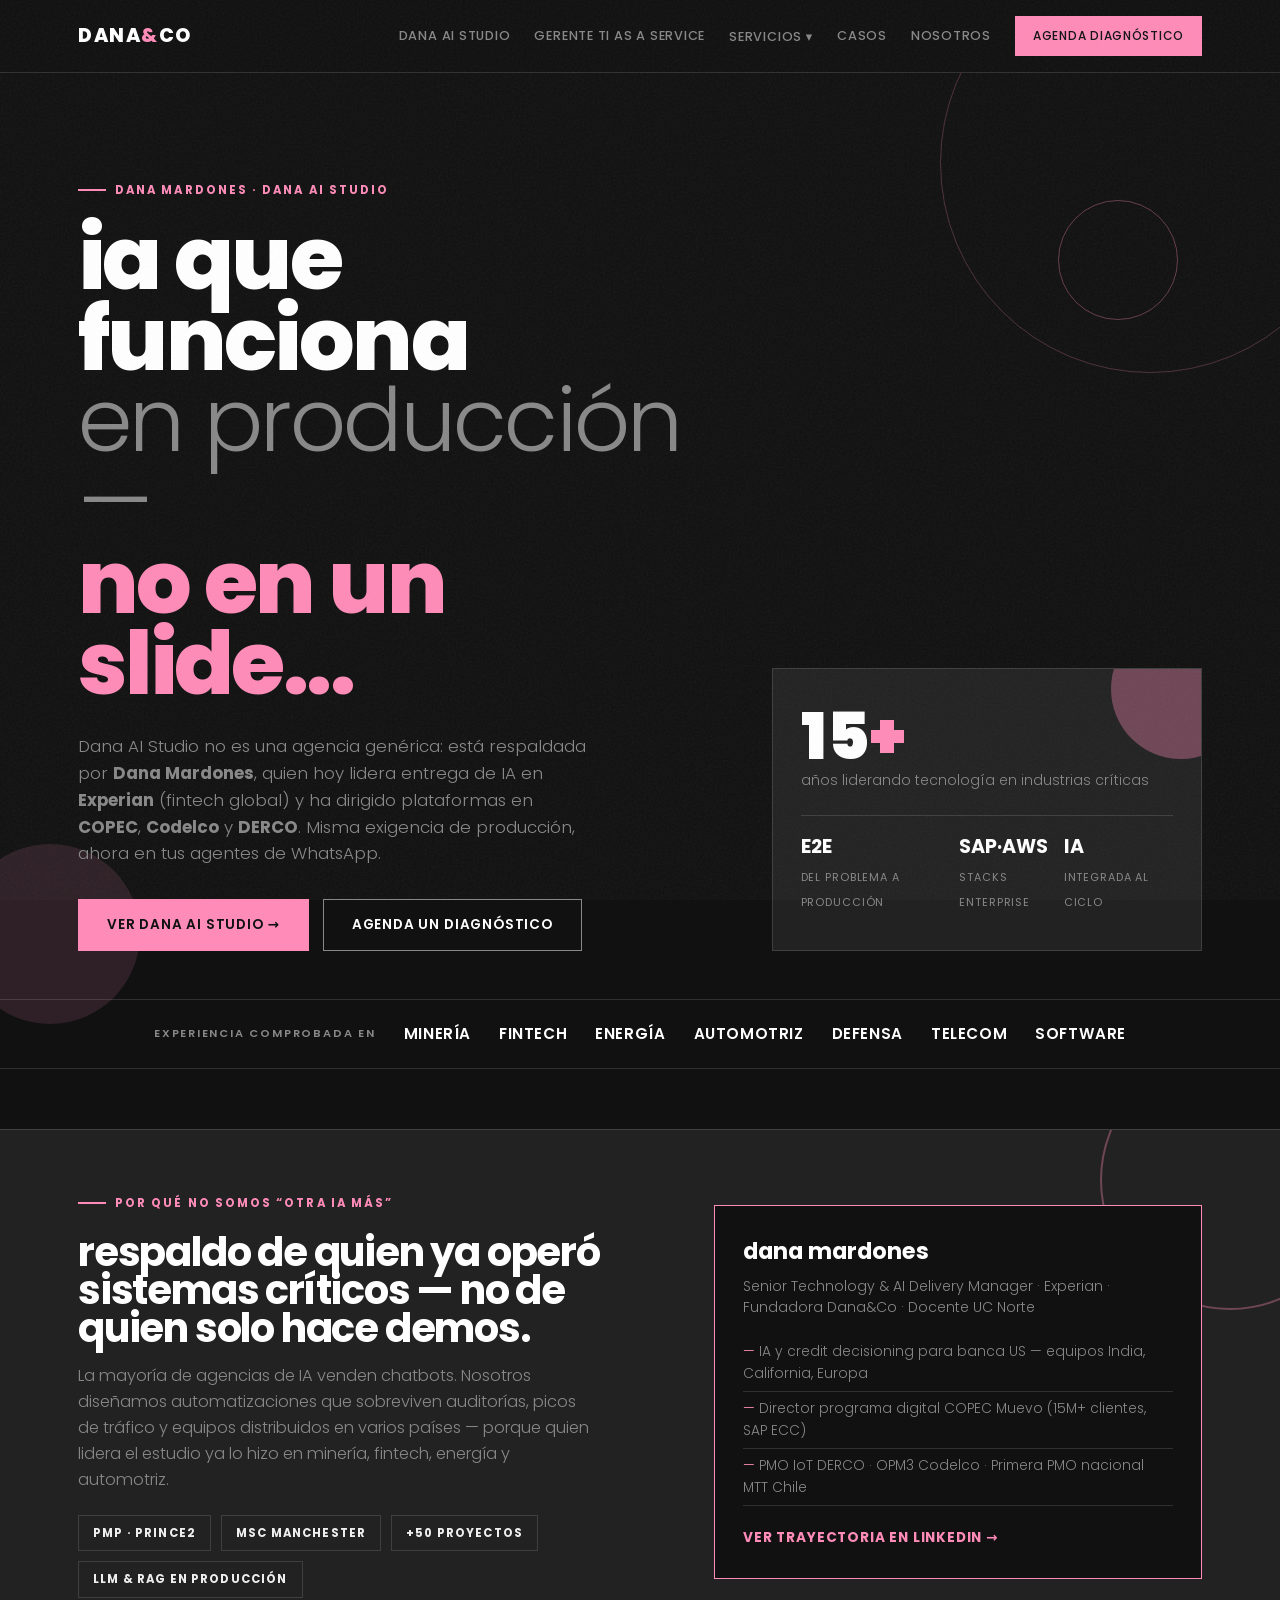
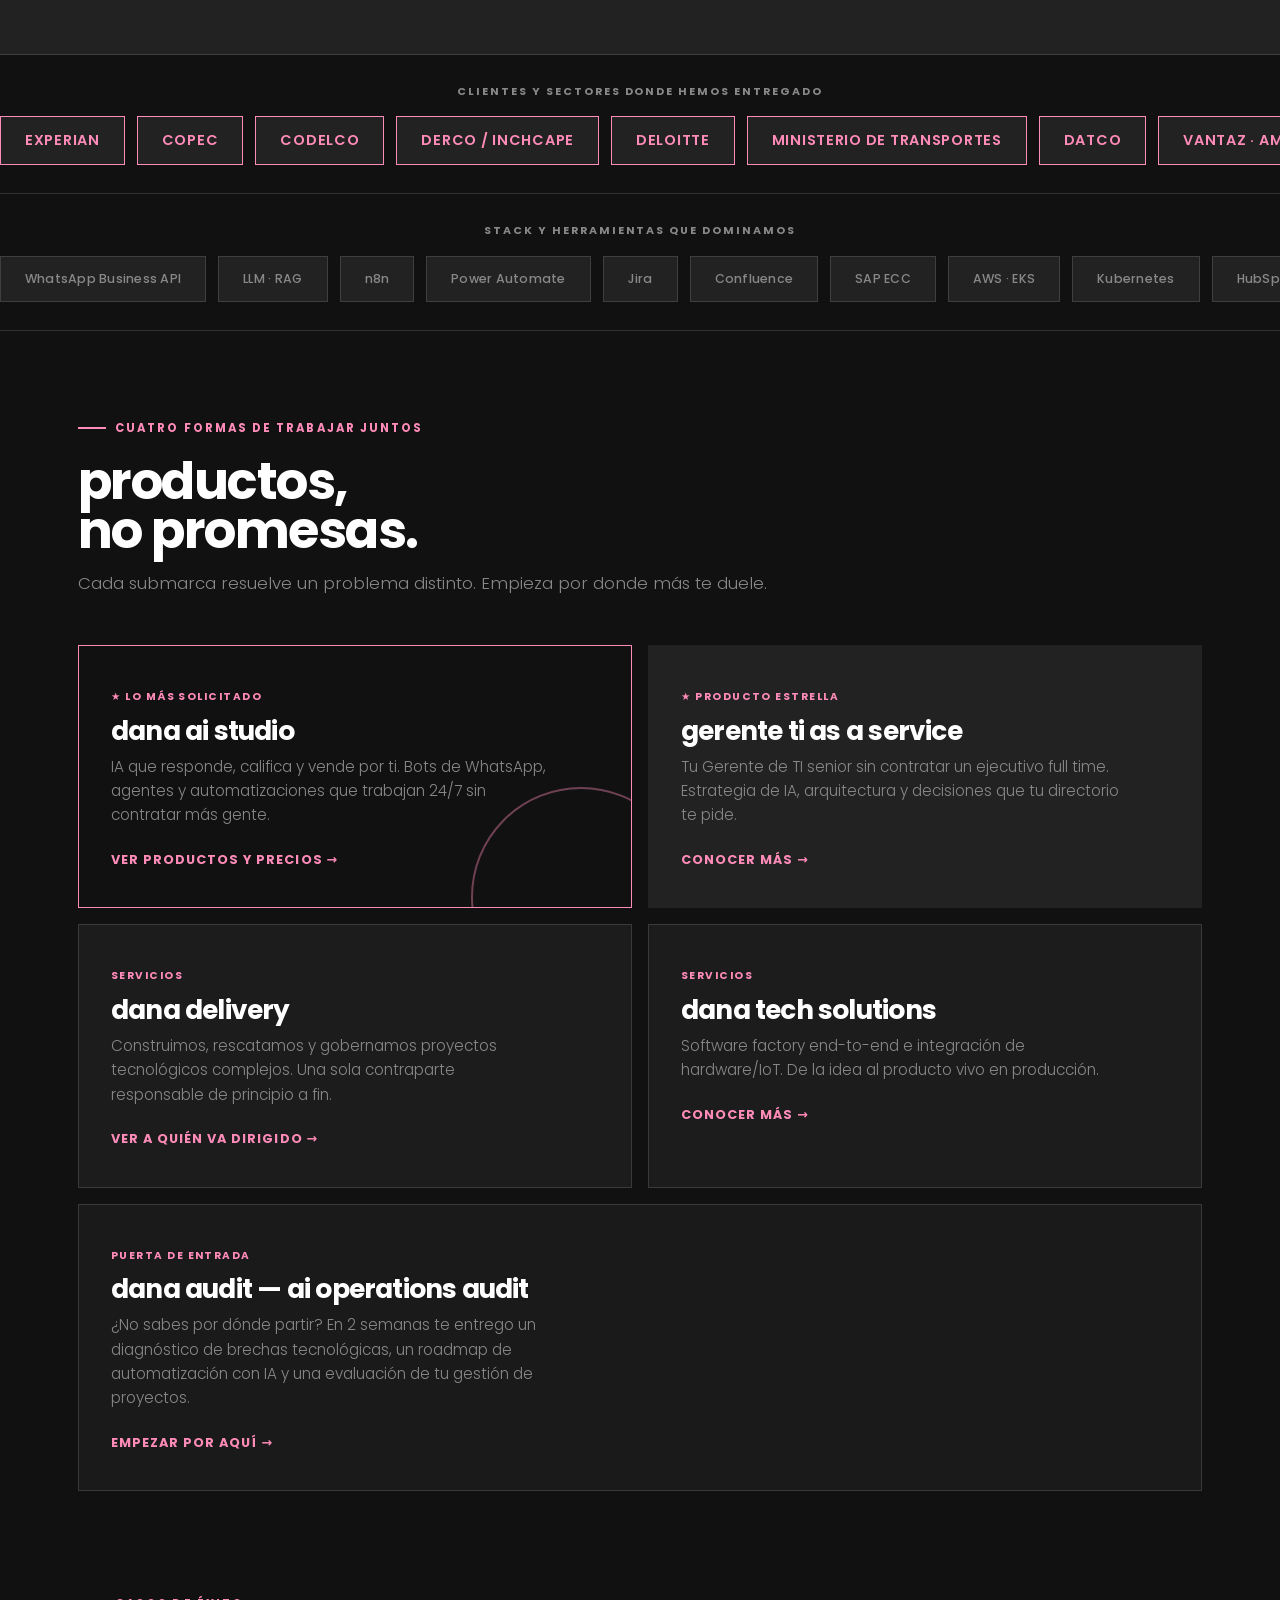
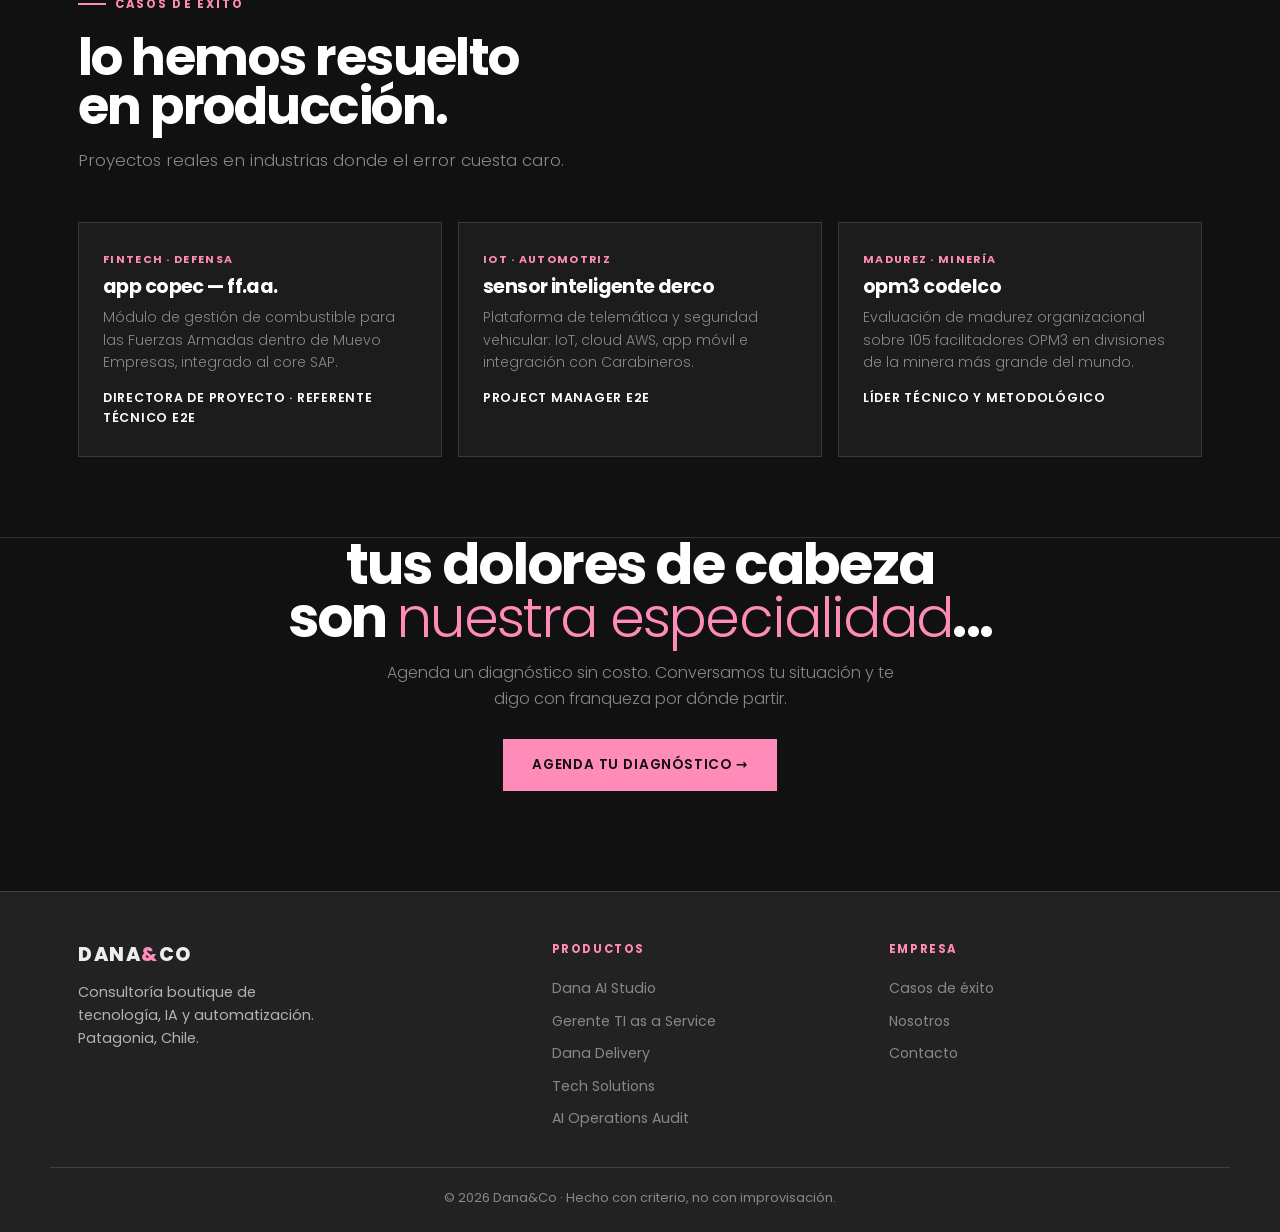
==== commit 8f99977c: "fix: aplicar estilo real Gotra (ZIP/demo) — no emulación Fraunces Tokens del export: Poppins, fondo " ====
--- a/index.html
+++ b/index.html
@@ -2,248 +2,15 @@
 <html lang="es">
 <head>
 <meta charset="UTF-8">
+<link rel="stylesheet" href="css/gotra-theme.css" />
+  <link rel="stylesheet" href="css/dana-enhancements.css" />
 <meta name="viewport" content="width=device-width, initial-scale=1.0">
 <title>DANA&CO · Dana AI Studio — IA con respaldo de quien opera en producción</title>
 <link rel="preconnect" href="https://fonts.googleapis.com">
 <link rel="preconnect" href="https://fonts.gstatic.com" crossorigin>
-<link href="https://fonts.googleapis.com/css2?family=Fraunces:opsz,wght@9..144,400;9..144,500;9..144,600;9..144,700;9..144,900&family=Archivo:wght@400;500;600;700;800&display=swap" rel="stylesheet">
-<style>
-  :root{
-    --ink:#15110D;--ink-soft:#3a342c;--paper:#F4EFE7;--paper-2:#EAE3D6;
-    --accent:#FF5126;--accent-deep:#D63B14;--line:rgba(21,17,13,.14);
-    --card:#FBF8F2;--maxw:1180px;
-  }
-  *{margin:0;padding:0;box-sizing:border-box}
-  html{scroll-behavior:smooth}
-  body{font-family:'Archivo',sans-serif;background:var(--paper);color:var(--ink);line-height:1.55;-webkit-font-smoothing:antialiased;overflow-x:hidden}
-  h1,h2,h3,h4{font-family:'Fraunces',serif;line-height:1.04;letter-spacing:-.02em;font-weight:600}
-  .wrap{max-width:var(--maxw);margin:0 auto;padding:0 28px}
-  a{color:inherit;text-decoration:none}
-  .accent{color:var(--accent)}
-
-  /* NAV */
-  nav{position:sticky;top:0;z-index:200;background:rgba(244,239,231,.85);backdrop-filter:blur(14px);border-bottom:1px solid var(--line)}
-  .nav-in{display:flex;align-items:center;justify-content:space-between;height:70px}
-  .logo{font-family:'Fraunces',serif;font-weight:900;font-size:1.35rem;letter-spacing:-.03em;cursor:pointer}
-  .logo span{color:var(--accent)}
-  .nav-links{display:flex;gap:26px;align-items:center}
-  .nav-links a{font-size:.86rem;font-weight:500;color:var(--ink-soft);transition:color .2s;cursor:pointer}
-  .nav-links a:hover,.nav-links a.active{color:var(--accent)}
-  .nav-cta{background:var(--ink);color:var(--paper)!important;padding:11px 20px;border-radius:50px;font-weight:600}
-  .nav-cta:hover{background:var(--accent)!important}
-  .dd{position:relative}
-  .dd-menu{position:absolute;top:130%;left:50%;transform:translateX(-50%) translateY(8px);background:var(--card);border:1px solid var(--line);border-radius:14px;padding:8px;min-width:230px;opacity:0;visibility:hidden;transition:.22s;box-shadow:0 18px 40px rgba(21,17,13,.13)}
-  .dd:hover .dd-menu{opacity:1;visibility:visible;transform:translateX(-50%) translateY(0)}
-  .dd-menu a{display:block;padding:11px 14px;border-radius:9px;font-size:.9rem;color:var(--ink)}
-  .dd-menu a:hover{background:var(--paper-2);color:var(--accent)}
-  .dd-menu a b{display:block;font-family:'Fraunces',serif;font-size:.96rem}
-  .dd-menu a span{font-size:.76rem;color:var(--ink-soft)}
-  .burger{display:none;flex-direction:column;gap:5px;cursor:pointer;background:none;border:none}
-  .burger span{width:24px;height:2px;background:var(--ink);transition:.3s}
-
-  /* PAGES */
-  .page{display:none;animation:fade .5s ease}
-  .page.active{display:block}
-  @keyframes fade{from{opacity:0;transform:translateY(10px)}to{opacity:1;transform:none}}
-
-  .btn{padding:15px 28px;border-radius:50px;font-weight:600;font-size:.95rem;cursor:pointer;transition:.22s;border:1.5px solid transparent;display:inline-flex;align-items:center;gap:8px}
-  .btn-primary{background:var(--accent);color:#fff}
-  .btn-primary:hover{background:var(--accent-deep);transform:translateY(-2px);box-shadow:0 12px 28px rgba(255,81,38,.28)}
-  .btn-ghost{border-color:var(--line);color:var(--ink)}
-  .btn-ghost:hover{border-color:var(--ink);background:var(--ink);color:var(--paper)}
-  .btn-light{background:var(--paper);color:var(--ink)}
-  .btn-light:hover{background:#fff;transform:translateY(-2px)}
-
-  .eyebrow{display:inline-flex;align-items:center;gap:9px;font-size:.76rem;font-weight:700;letter-spacing:.14em;text-transform:uppercase;color:var(--accent-deep);margin-bottom:20px}
-  .eyebrow::before{content:"";width:30px;height:2px;background:var(--accent)}
-
-  section{padding:78px 0}
-  .sec-head{max-width:700px;margin-bottom:46px}
-  .sec-head h2{font-size:clamp(2rem,4vw,3rem);margin-bottom:16px}
-  .sec-head p{font-size:1.1rem;color:var(--ink-soft)}
-
-  /* HERO */
-  .hero{padding:88px 0 64px}
-  .hero-grid{display:grid;grid-template-columns:1.25fr .75fr;gap:50px;align-items:center}
-  .hero h1{font-size:clamp(2.6rem,5.8vw,4.4rem);font-weight:600;margin-bottom:24px}
-  .hero h1 em{font-style:italic;color:var(--accent);font-weight:400}
-  .hero p{font-size:1.16rem;color:var(--ink-soft);max-width:560px;margin-bottom:32px}
-  .hero-cta{display:flex;gap:14px;flex-wrap:wrap}
-  .portrait-card{background:var(--ink);color:var(--paper);border-radius:24px;padding:38px 32px;position:relative;overflow:hidden}
-  .portrait-card::before{content:"";position:absolute;top:-40px;right:-40px;width:160px;height:160px;background:var(--accent);border-radius:50%}
-  .portrait-card .num{font-family:'Fraunces',serif;font-size:4rem;font-weight:900;line-height:1;position:relative}
-  .portrait-card .lbl{font-size:.9rem;opacity:.8;position:relative;margin-bottom:28px}
-  .portrait-mini{display:flex;justify-content:space-between;border-top:1px solid rgba(244,239,231,.2);padding-top:18px;position:relative}
-  .portrait-mini div b{font-family:'Fraunces',serif;font-size:1.45rem;display:block}
-  .portrait-mini div span{font-size:.72rem;opacity:.7}
-
-  .strip{border-top:1px solid var(--line);border-bottom:1px solid var(--line);padding:24px 0;margin-top:46px}
-  .strip-in{display:flex;align-items:center;gap:34px;flex-wrap:wrap;justify-content:center}
-  .strip-in .t{font-size:.74rem;text-transform:uppercase;letter-spacing:.14em;color:var(--ink-soft);font-weight:700}
-  .strip-in .i{font-family:'Fraunces',serif;font-size:1.05rem;font-weight:500}
-
-  /* BRAND BLOCKS on home */
-  .brandrow{display:grid;grid-template-columns:1fr 1fr;gap:22px;margin-bottom:22px}
-  .brandcard{border-radius:24px;padding:40px 36px;position:relative;overflow:hidden;cursor:pointer;transition:.25s;border:1px solid var(--line);background:var(--card)}
-  .brandcard:hover{transform:translateY(-5px);box-shadow:0 20px 44px rgba(21,17,13,.12)}
-  .brandcard.dark{background:var(--ink);color:var(--paper);border-color:var(--ink)}
-  .brandcard.studio{background:linear-gradient(135deg,var(--accent),var(--accent-deep));color:#fff;border:none}
-  .brandcard .tag{font-size:.68rem;font-weight:800;letter-spacing:.12em;text-transform:uppercase;opacity:.9;margin-bottom:14px;display:inline-block}
-  .brandcard h3{font-size:1.9rem;margin-bottom:12px}
-  .brandcard p{font-size:1rem;opacity:.86;margin-bottom:20px;max-width:440px}
-  .brandcard .go{font-weight:700;font-size:.9rem;display:inline-flex;gap:7px;align-items:center}
-  .brandcard.full{grid-column:1/-1}
-  .brandcard.studio::after,.brandcard.dark::after{content:"";position:absolute;bottom:-90px;right:-50px;width:240px;height:240px;border-radius:50%;background:rgba(255,255,255,.1)}
-
-  /* generic cards */
-  .cards3{display:grid;grid-template-columns:repeat(3,1fr);gap:22px}
-  .card{background:var(--card);border:1px solid var(--line);border-radius:20px;padding:30px 28px;transition:.25s;position:relative}
-  .card:hover{transform:translateY(-5px);box-shadow:0 18px 40px rgba(21,17,13,.1);border-color:var(--ink)}
-  .card .n{font-family:'Fraunces',serif;font-size:.9rem;font-weight:700;color:var(--accent);margin-bottom:12px}
-  .card h3{font-size:1.35rem;margin-bottom:10px}
-  .card p{font-size:.94rem;color:var(--ink-soft);margin-bottom:14px}
-  .card ul{list-style:none;display:flex;flex-direction:column;gap:7px}
-  .card li{font-size:.86rem;padding-left:20px;position:relative;color:var(--ink-soft)}
-  .card li::before{content:"→";position:absolute;left:0;color:var(--accent);font-weight:700}
-
-  /* page hero (interior) */
-  .phero{padding:70px 0 30px}
-  .phero h1{font-size:clamp(2.3rem,5vw,3.8rem);margin-bottom:18px;max-width:820px}
-  .phero h1 em{font-style:italic;color:var(--accent);font-weight:400}
-  .phero .sub{font-size:1.2rem;color:var(--ink-soft);max-width:680px}
-
-  /* WHO FOR */
-  .whofor{background:var(--paper-2);border-radius:24px;padding:42px 40px;margin:30px 0}
-  .whofor h3{font-size:1.5rem;margin-bottom:20px}
-  .who-grid{display:grid;grid-template-columns:repeat(2,1fr);gap:14px}
-  .who{display:flex;gap:12px;align-items:flex-start;font-size:.96rem}
-  .who .dot{width:8px;height:8px;border-radius:50%;background:var(--accent);margin-top:8px;flex-shrink:0}
-
-  /* FLOW */
-  .flow{display:grid;grid-template-columns:repeat(5,1fr);gap:12px;margin:30px 0}
-  .flow-step{text-align:center;padding:20px 12px;background:var(--card);border:1px solid var(--line);border-radius:16px}
-  .flow-step .s{width:34px;height:34px;background:var(--ink);color:var(--paper);border-radius:50%;display:flex;align-items:center;justify-content:center;font-weight:700;margin:0 auto 12px;font-family:'Fraunces',serif}
-  .flow-step p{font-size:.84rem;color:var(--ink-soft);font-weight:500}
-
-  /* PACKS */
-  .packs{display:grid;grid-template-columns:repeat(3,1fr);gap:20px}
-  .pack{background:var(--card);border:1px solid var(--line);border-radius:22px;padding:32px 28px;transition:.25s;display:flex;flex-direction:column}
-  .pack:hover{transform:translateY(-5px);box-shadow:0 18px 40px rgba(21,17,13,.1)}
-  .pack.featured{background:var(--ink);color:var(--paper);border-color:var(--ink)}
-  .pack.featured li,.pack.featured .pack-price{color:rgba(244,239,231,.82)}
-  .pack-tag{display:inline-block;font-size:.64rem;font-weight:800;letter-spacing:.12em;text-transform:uppercase;color:var(--accent);margin-bottom:12px}
-  .pack.featured .pack-tag{background:var(--accent);color:#fff;padding:5px 12px;border-radius:50px}
-  .pack h3{font-size:1.4rem;margin-bottom:6px}
-  .pack .for{font-size:.85rem;color:var(--ink-soft);margin-bottom:18px;min-height:54px}
-  .pack.featured .for{color:rgba(244,239,231,.7)}
-  .pack ul{list-style:none;display:flex;flex-direction:column;gap:9px;margin-bottom:22px;flex:1}
-  .pack li{font-size:.88rem;padding-left:22px;position:relative;color:var(--ink-soft)}
-  .pack li::before{content:"✓";position:absolute;left:0;color:var(--accent);font-weight:800}
-  .pack-price{border-top:1px solid var(--line);padding-top:16px;font-size:.82rem;color:var(--ink-soft)}
-  .pack.featured .pack-price{border-color:rgba(244,239,231,.2)}
-  .pack-price b{font-family:'Fraunces',serif;font-size:1.4rem;color:var(--ink);display:block;font-weight:700}
-  .pack.featured .pack-price b{color:var(--paper)}
-
-  .sprint{background:var(--ink);color:var(--paper);border-radius:24px;padding:46px 42px;margin-top:22px;display:grid;grid-template-columns:1.3fr .7fr;gap:40px;align-items:center;position:relative;overflow:hidden}
-  .sprint::after{content:"";position:absolute;bottom:-100px;left:-60px;width:280px;height:280px;background:radial-gradient(circle,rgba(255,81,38,.32),transparent 70%)}
-  .sprint .eyebrow{color:var(--accent)}.sprint .eyebrow::before{background:var(--accent)}
-  .sprint h3{font-size:2rem;margin-bottom:14px;position:relative}
-  .sprint p{opacity:.85;position:relative;margin-bottom:18px}
-  .sprint ul{list-style:none;display:flex;flex-direction:column;gap:9px;position:relative}
-  .sprint li{font-size:.92rem;padding-left:22px;position:relative;opacity:.9}
-  .sprint li::before{content:"✓";position:absolute;left:0;color:var(--accent);font-weight:800}
-  .sprint-box{background:rgba(244,239,231,.06);border:1px solid rgba(244,239,231,.16);border-radius:18px;padding:30px;text-align:center;position:relative}
-  .sprint-box .big{font-family:'Fraunces',serif;font-size:3rem;font-weight:900}
-  .sprint-box .big small{font-size:1.1rem;opacity:.7}
-
-  /* STAR cto */
-  .star{background:var(--ink);color:var(--paper);border-radius:28px;padding:56px 48px;position:relative;overflow:hidden}
-  .star::after{content:"";position:absolute;bottom:-120px;left:-80px;width:340px;height:340px;background:radial-gradient(circle,rgba(255,81,38,.32),transparent 70%)}
-  .star .badge{display:inline-flex;align-items:center;gap:8px;background:var(--accent);color:#fff;font-size:.7rem;font-weight:800;letter-spacing:.12em;text-transform:uppercase;padding:7px 14px;border-radius:50px;margin-bottom:22px}
-  .star h2{font-size:clamp(2rem,4vw,3rem);margin-bottom:18px;position:relative}
-  .star h2 em{font-style:italic;color:var(--accent);font-weight:400}
-  .star .lead{font-size:1.14rem;opacity:.86;max-width:640px;margin-bottom:38px;position:relative}
-  .uc-grid{display:grid;grid-template-columns:1fr 1fr;gap:16px;position:relative}
-  .uc{background:rgba(244,239,231,.06);border:1px solid rgba(244,239,231,.13);border-radius:14px;padding:20px 22px;transition:.25s}
-  .uc:hover{background:rgba(255,81,38,.1);border-color:var(--accent)}
-  .uc h4{font-size:1.04rem;margin-bottom:6px}.uc p{font-size:.9rem;opacity:.76}
-
-  /* CASES */
-  .case-grid{display:grid;grid-template-columns:repeat(3,1fr);gap:22px}
-  .case{background:var(--card);border:1px solid var(--line);border-radius:20px;padding:30px;transition:.25s;cursor:pointer}
-  .case:hover{border-color:var(--accent);transform:translateY(-4px)}
-  .case .cat{font-size:.72rem;text-transform:uppercase;letter-spacing:.12em;color:var(--accent-deep);font-weight:700;margin-bottom:12px}
-  .case h3{font-size:1.35rem;margin-bottom:10px}
-  .case p{font-size:.9rem;color:var(--ink-soft);margin-bottom:14px}
-  .case .role{font-size:.78rem;font-weight:700;color:var(--ink);border-top:1px solid var(--line);padding-top:12px}
-
-  /* CASE DETAIL */
-  .case-detail{max-width:820px;margin:0 auto}
-  .case-detail .meta{font-size:.82rem;text-transform:uppercase;letter-spacing:.12em;color:var(--accent-deep);font-weight:700;margin-bottom:14px}
-  .case-detail h1{font-size:clamp(2.2rem,4.5vw,3.2rem);margin-bottom:14px}
-  .case-detail .client{font-size:1.15rem;color:var(--ink-soft);margin-bottom:36px;font-family:'Fraunces',serif;font-style:italic}
-  .case-detail h3{font-size:1.4rem;margin:34px 0 12px;color:var(--accent-deep)}
-  .case-detail p{font-size:1.04rem;color:var(--ink-soft);margin-bottom:14px}
-  .case-detail .tag-list{display:flex;flex-wrap:wrap;gap:8px;margin:18px 0}
-  .case-detail .tg{background:var(--paper-2);border-radius:50px;padding:6px 14px;font-size:.8rem;font-weight:600}
-  .pillars{display:grid;grid-template-columns:1fr 1fr;gap:14px;margin:18px 0}
-  .pillar{background:var(--card);border:1px solid var(--line);border-radius:14px;padding:20px}
-  .pillar b{font-family:'Fraunces',serif;font-size:1.05rem;display:block;margin-bottom:6px}
-  .pillar span{font-size:.9rem;color:var(--ink-soft)}
-  .back{font-size:.86rem;font-weight:600;color:var(--accent);cursor:pointer;display:inline-flex;gap:6px;margin-bottom:24px}
-
-  /* ABOUT / CV */
-  .cv-grid{display:grid;grid-template-columns:.8fr 1.2fr;gap:46px;align-items:start}
-  .cv-side{position:sticky;top:90px}
-  .cv-card{background:var(--ink);color:var(--paper);border-radius:24px;padding:38px 32px}
-  .cv-card .big{font-family:'Fraunces',serif;font-size:4rem;font-weight:900;line-height:.9}
-  .cv-card .big small{font-size:1.6rem}
-  .cv-card h3{font-size:1.5rem;margin:16px 0 6px}
-  .cv-card .r{font-size:.92rem;opacity:.8;margin-bottom:24px}
-  .cv-card .contact{border-top:1px solid rgba(244,239,231,.2);padding-top:18px;font-size:.88rem;opacity:.85;display:flex;flex-direction:column;gap:8px}
-  .cv-block{margin-bottom:34px}
-  .cv-block h3{font-size:1.4rem;margin-bottom:16px}
-  .cv-item{border-left:2px solid var(--line);padding-left:20px;margin-bottom:22px;position:relative}
-  .cv-item::before{content:"";position:absolute;left:-6px;top:4px;width:10px;height:10px;border-radius:50%;background:var(--accent)}
-  .cv-item .role{font-family:'Fraunces',serif;font-size:1.1rem;font-weight:600}
-  .cv-item .org{font-size:.9rem;color:var(--accent-deep);font-weight:600;margin-bottom:6px}
-  .cv-item p{font-size:.94rem;color:var(--ink-soft)}
-  .skill-tags{display:flex;flex-wrap:wrap;gap:8px}
-  .skill-tags span{background:var(--paper-2);border-radius:50px;padding:7px 15px;font-size:.84rem;font-weight:600}
-  .note{background:#FFF4E8;border:1px dashed var(--accent);border-radius:12px;padding:14px 18px;font-size:.86rem;color:var(--accent-deep);margin-top:10px}
-
-  /* CTA */
-  .final{text-align:center;padding:90px 0}
-  .final h2{font-size:clamp(2.2rem,5vw,3.6rem);margin-bottom:20px;max-width:820px;margin-inline:auto}
-  .final h2 em{font-style:italic;color:var(--accent);font-weight:400}
-  .final p{font-size:1.12rem;color:var(--ink-soft);margin-bottom:30px}
-
-  /* FOOTER */
-  footer{background:var(--ink);color:var(--paper);padding:50px 0 28px}
-  .foot-in{display:flex;justify-content:space-between;align-items:flex-start;flex-wrap:wrap;gap:30px}
-  .foot-logo{font-family:'Fraunces',serif;font-weight:900;font-size:1.5rem}
-  .foot-logo span{color:var(--accent)}
-  .foot-cols{display:flex;gap:54px;flex-wrap:wrap}
-  .foot-col h5{font-size:.72rem;text-transform:uppercase;letter-spacing:.12em;opacity:.6;margin-bottom:12px;font-weight:700}
-  .foot-col a{display:block;font-size:.9rem;opacity:.85;margin-bottom:8px;cursor:pointer}
-  .foot-col a:hover{opacity:1;color:var(--accent)}
-  .foot-bottom{border-top:1px solid rgba(244,239,231,.15);margin-top:36px;padding-top:20px;font-size:.82rem;opacity:.6;text-align:center}
-
-  @media(max-width:900px){
-    .hero-grid,.cv-grid,.sprint,.brandrow{grid-template-columns:1fr;gap:30px}
-    .cards3,.case-grid,.packs,.uc-grid,.who-grid,.pillars{grid-template-columns:1fr}
-    .flow{grid-template-columns:1fr 1fr}
-    .cv-side{position:static}
-    .nav-links{position:fixed;top:70px;left:0;right:0;background:var(--paper);flex-direction:column;padding:24px;gap:16px;border-bottom:1px solid var(--line);transform:translateY(-150%);transition:.35s;align-items:flex-start;max-height:85vh;overflow:auto}
-    .nav-links.open{transform:none}
-    .burger{display:flex}
-    .dd-menu{position:static;transform:none;opacity:1;visibility:visible;box-shadow:none;border:none;padding:0 0 0 14px;min-width:auto;background:none}
-    .star,.sprint{padding:36px 24px}
-  }
-</style>
 <link rel="stylesheet" href="css/dana-enhancements.css" />
 </head>
-<body>
+<body class="gotra-site">
 
 <nav>
   <div class="wrap nav-in">
@@ -269,11 +36,15 @@
 
 <!-- ============ INICIO ============ -->
 <div class="page active" id="inicio">
-  <header class="hero">
+  <header class="hero"><span class="gotra-figure f1" aria-hidden="true"></span><span class="gotra-figure f2" aria-hidden="true"></span>
     <div class="wrap hero-grid">
       <div>
-        <span class="eyebrow">Dana Mardones · Consultoría boutique</span>
-        <h1>IA que funciona en producción — <em>no en un slide</em>.</h1>
+        <span class="eyebrow">Dana Mardones · Dana AI Studio</span>
+        <h1 class="gotra-split">
+          <span>ia que funciona</span>
+          <span class="muted">en producción —</span>
+          <span class="pink">no en un slide...</span>
+        </h1>
         <p>Dana AI Studio no es una agencia genérica: está respaldada por <b>Dana Mardones</b>, quien hoy lidera entrega de IA en <b>Experian</b> (fintech global) y ha dirigido plataformas en <b>COPEC</b>, <b>Codelco</b> y <b>DERCO</b>. Misma exigencia de producción, ahora en tus agentes de WhatsApp.</p>
         <div class="hero-cta">
           <a onclick="go('studio')" class="btn btn-primary">Ver Dana AI Studio →</a>
@@ -338,7 +109,7 @@
     <div class="wrap">
       <div class="sec-head">
         <span class="eyebrow">Cuatro formas de trabajar juntos</span>
-        <h2>Productos, no promesas.</h2>
+        <h2>productos,<br>no promesas.</h2>
         <p>Cada submarca resuelve un problema distinto. Empieza por donde más te duele.</p>
       </div>
 
@@ -383,7 +154,7 @@
 
   <section style="padding-top:0">
     <div class="wrap">
-      <div class="sec-head"><span class="eyebrow">Casos de éxito</span><h2>Lo hemos resuelto en producción.</h2><p>Proyectos reales en industrias donde el error cuesta caro.</p></div>
+      <div class="sec-head"><span class="eyebrow">Casos de éxito</span><h2>lo hemos resuelto<br>en producción.</h2><p>Proyectos reales en industrias donde el error cuesta caro.</p></div>
       <div class="case-grid">
         <div class="case" onclick="go('caso-copec')"><div class="cat">Fintech · Defensa</div><h3>App COPEC — FF.AA.</h3><p>Módulo de gestión de combustible para las Fuerzas Armadas dentro de Muevo Empresas, integrado al core SAP.</p><div class="role">Directora de proyecto · Referente técnico E2E</div></div>
         <div class="case" onclick="go('caso-derco')"><div class="cat">IoT · Automotriz</div><h3>Sensor Inteligente DERCO</h3><p>Plataforma de telemática y seguridad vehicular: IoT, cloud AWS, app móvil e integración con Carabineros.</p><div class="role">Project Manager E2E</div></div>
@@ -394,7 +165,7 @@
 
   <section class="final" style="padding-top:0">
     <div class="wrap">
-      <h2>Tus dolores de cabeza son <em>nuestra especialidad</em>.</h2>
+      <h2>tus dolores de cabeza<br>son <em>nuestra especialidad</em>...</h2>
       <p>Agenda un diagnóstico sin costo. Conversamos tu situación y te digo con franqueza por dónde partir.</p>
       <a onclick="go('contacto')" class="btn btn-primary">Agenda tu diagnóstico →</a>
     </div>
@@ -406,7 +177,11 @@
   <section class="phero">
     <div class="wrap">
       <span class="eyebrow">★ Dana AI Studio · Respaldo Dana Mardones</span>
-      <h1>IA que responde, califica y <em>vende automáticamente</em>.</h1>
+      <h1 class="gotra-split">
+      <span>ia que responde,</span>
+      <span>califica y</span>
+      <span class="pink">vende...</span>
+    </h1>
       <p class="sub">Implementamos asistentes inteligentes y automatizaciones que atienden a tus clientes 24/7, capturan leads y derivan a tu equipo solo las oportunidades reales — sin contratar más personal.</p>
     </div>
   </section>
--- a/css/gotra-theme.css
+++ b/css/gotra-theme.css
@@ -0,0 +1,1220 @@
+/**
+ * Gotra (WPKoi) — tokens extraídos del export WordPress / demo premium
+ * Fuentes: Poppins · Fondo: #111111 · Acento: #FF8BB8 · Superficies: #222 / #EEE
+ */
+
+@import url("https://fonts.googleapis.com/css2?family=Poppins:wght@300;400;500;600;700;800;900&display=swap");
+
+:root {
+  --gotra-bg: #111111;
+  --gotra-bg-2: #1a1a1a;
+  --gotra-surface: #222222;
+  --gotra-surface-light: #eeeeee;
+  --gotra-text: #eeeeee;
+  --gotra-text-soft: #888888;
+  --gotra-white: #ffffff;
+  --gotra-accent: #ff8bb8;
+  --gotra-accent-2: #5b8bee;
+  --gotra-cream: #fdfdf5;
+  --gotra-line: rgba(238, 238, 238, 0.14);
+  --gotra-card: #1c1c1c;
+  --gotra-max: 1180px;
+  --gotra-font: "Poppins", system-ui, sans-serif;
+
+  /* alias compatibles con HTML existente */
+  --ink: var(--gotra-white);
+  --ink-soft: var(--gotra-text-soft);
+  --paper: var(--gotra-bg);
+  --paper-2: var(--gotra-bg-2);
+  --accent: var(--gotra-accent);
+  --accent-deep: #e76a9a;
+  --line: var(--gotra-line);
+  --card: var(--gotra-card);
+  --maxw: var(--gotra-max);
+}
+
+*,
+*::before,
+*::after {
+  margin: 0;
+  padding: 0;
+  box-sizing: border-box;
+}
+
+html {
+  scroll-behavior: smooth;
+}
+
+body {
+  font-family: var(--gotra-font);
+  font-weight: 400;
+  background: var(--gotra-bg);
+  color: var(--gotra-text);
+  line-height: 1.6;
+  -webkit-font-smoothing: antialiased;
+  overflow-x: hidden;
+}
+
+/* Textura “noisy” Gotra */
+body::before {
+  content: "";
+  position: fixed;
+  inset: 0;
+  pointer-events: none;
+  z-index: 9998;
+  opacity: 0.055;
+  background-image: url("data:image/svg+xml,%3Csvg viewBox='0 0 512 512' xmlns='http://www.w3.org/2000/svg'%3E%3Cfilter id='n'%3E%3CfeTurbulence type='fractalNoise' baseFrequency='0.85' numOctaves='4' stitchTiles='stitch'/%3E%3C/filter%3E%3Crect width='100%25' height='100%25' filter='url(%23n)'/%3E%3C/svg%3E");
+}
+
+h1,
+h2,
+h3,
+h4 {
+  font-family: var(--gotra-font);
+  font-weight: 700;
+  line-height: 0.95;
+  letter-spacing: -0.03em;
+  color: var(--gotra-white);
+}
+
+.wrap {
+  max-width: var(--gotra-max);
+  margin: 0 auto;
+  padding: 0 28px;
+  position: relative;
+  z-index: 1;
+}
+
+a {
+  color: inherit;
+  text-decoration: none;
+}
+
+.accent {
+  color: var(--gotra-accent);
+}
+
+/* —— Navegación —— */
+nav {
+  position: sticky;
+  top: 0;
+  z-index: 200;
+  background: rgba(17, 17, 17, 0.92);
+  backdrop-filter: blur(12px);
+  border-bottom: 1px solid var(--gotra-line);
+}
+
+.nav-in {
+  display: flex;
+  align-items: center;
+  justify-content: space-between;
+  height: 72px;
+}
+
+.logo {
+  font-weight: 800;
+  font-size: 1.2rem;
+  letter-spacing: 0.08em;
+  text-transform: uppercase;
+  cursor: pointer;
+  color: var(--gotra-white);
+}
+
+.logo span {
+  color: var(--gotra-accent);
+}
+
+.nav-links {
+  display: flex;
+  gap: 24px;
+  align-items: center;
+}
+
+.nav-links a {
+  font-size: 0.8rem;
+  font-weight: 500;
+  color: var(--gotra-text-soft);
+  transition: color 0.2s;
+  cursor: pointer;
+  text-transform: uppercase;
+  letter-spacing: 0.06em;
+}
+
+.nav-links a:hover,
+.nav-links a.active {
+  color: var(--gotra-accent);
+}
+
+.nav-cta {
+  background: var(--gotra-accent) !important;
+  color: var(--gotra-bg) !important;
+  padding: 10px 18px;
+  border-radius: 0;
+  font-weight: 700;
+  text-transform: uppercase;
+  letter-spacing: 0.05em;
+  font-size: 0.75rem !important;
+}
+
+.nav-cta:hover {
+  background: var(--gotra-white) !important;
+  color: var(--gotra-bg) !important;
+}
+
+.dd {
+  position: relative;
+}
+
+.dd-menu {
+  position: absolute;
+  top: 130%;
+  left: 50%;
+  transform: translateX(-50%) translateY(8px);
+  background: var(--gotra-surface);
+  border: 1px solid var(--gotra-line);
+  padding: 8px;
+  min-width: 240px;
+  opacity: 0;
+  visibility: hidden;
+  transition: 0.22s;
+  box-shadow: 0 20px 50px rgba(0, 0, 0, 0.5);
+}
+
+.dd:hover .dd-menu {
+  opacity: 1;
+  visibility: visible;
+  transform: translateX(-50%) translateY(0);
+}
+
+.dd-menu a {
+  display: block;
+  padding: 11px 14px;
+  font-size: 0.88rem;
+  color: var(--gotra-text);
+  text-transform: none;
+  letter-spacing: 0;
+}
+
+.dd-menu a:hover {
+  background: var(--gotra-bg-2);
+  color: var(--gotra-accent);
+}
+
+.dd-menu a b {
+  display: block;
+  font-size: 0.95rem;
+  font-weight: 600;
+  color: var(--gotra-white);
+}
+
+.dd-menu a span {
+  font-size: 0.76rem;
+  color: var(--gotra-text-soft);
+}
+
+.burger {
+  display: none;
+  flex-direction: column;
+  gap: 5px;
+  cursor: pointer;
+  background: none;
+  border: none;
+}
+
+.burger span {
+  width: 24px;
+  height: 2px;
+  background: var(--gotra-white);
+}
+
+/* —— Páginas SPA —— */
+.page {
+  display: none;
+  animation: gotra-fade 0.45s ease;
+}
+
+.page.active {
+  display: block;
+}
+
+@keyframes gotra-fade {
+  from {
+    opacity: 0;
+    transform: translateY(12px);
+  }
+  to {
+    opacity: 1;
+    transform: none;
+  }
+}
+
+/* —— Botones Gotra: rectos, alto contraste —— */
+.btn {
+  padding: 14px 28px;
+  border-radius: 0;
+  font-weight: 600;
+  font-size: 0.85rem;
+  cursor: pointer;
+  transition: 0.22s;
+  border: 1px solid transparent;
+  display: inline-flex;
+  align-items: center;
+  gap: 8px;
+  text-transform: uppercase;
+  letter-spacing: 0.06em;
+  font-family: var(--gotra-font);
+}
+
+.btn-primary {
+  background: var(--gotra-accent);
+  color: var(--gotra-bg);
+  border-color: var(--gotra-accent);
+}
+
+.btn-primary:hover {
+  background: var(--gotra-white);
+  border-color: var(--gotra-white);
+  transform: translateY(-2px);
+}
+
+.btn-ghost {
+  border-color: var(--gotra-text-soft);
+  color: var(--gotra-white);
+  background: transparent;
+}
+
+.btn-ghost:hover {
+  border-color: var(--gotra-accent);
+  color: var(--gotra-accent);
+  background: transparent;
+}
+
+.btn-light {
+  background: var(--gotra-white);
+  color: var(--gotra-bg);
+}
+
+.btn-light:hover {
+  background: var(--gotra-accent);
+  color: var(--gotra-bg);
+}
+
+.eyebrow {
+  display: inline-flex;
+  align-items: center;
+  gap: 9px;
+  font-size: 0.72rem;
+  font-weight: 700;
+  letter-spacing: 0.18em;
+  text-transform: uppercase;
+  color: var(--gotra-accent);
+  margin-bottom: 20px;
+}
+
+.eyebrow::before {
+  content: "";
+  width: 28px;
+  height: 2px;
+  background: var(--gotra-accent);
+}
+
+section {
+  padding: 80px 0;
+  position: relative;
+}
+
+.sec-head {
+  max-width: 720px;
+  margin-bottom: 48px;
+}
+
+.sec-head h2 {
+  font-size: clamp(2rem, 5vw, 3.2rem);
+  margin-bottom: 16px;
+  text-transform: lowercase;
+}
+
+.sec-head p {
+  font-size: 1.05rem;
+  color: var(--gotra-text-soft);
+  font-weight: 300;
+}
+
+/* —— Hero estilo Gotra: titulares partidos gigantes —— */
+.hero {
+  padding: 100px 0 60px;
+  position: relative;
+  overflow: hidden;
+}
+
+.hero::before {
+  content: "";
+  position: absolute;
+  width: 420px;
+  height: 420px;
+  border-radius: 50%;
+  border: 1px solid rgba(255, 139, 184, 0.25);
+  top: -120px;
+  right: -80px;
+  pointer-events: none;
+}
+
+.hero::after {
+  content: "";
+  position: absolute;
+  width: 180px;
+  height: 180px;
+  background: var(--gotra-accent);
+  border-radius: 50%;
+  opacity: 0.12;
+  bottom: 10%;
+  left: -40px;
+  pointer-events: none;
+}
+
+.hero-grid {
+  display: grid;
+  grid-template-columns: 1.2fr 0.8fr;
+  gap: 48px;
+  align-items: end;
+}
+
+.gotra-split {
+  font-size: clamp(2.8rem, 8vw, 5.5rem);
+  font-weight: 800;
+  line-height: 0.92;
+  text-transform: lowercase;
+  margin-bottom: 28px;
+}
+
+.gotra-split span {
+  display: block;
+}
+
+.gotra-split .muted {
+  color: var(--gotra-text-soft);
+  font-weight: 300;
+}
+
+.gotra-split .pink {
+  color: var(--gotra-accent);
+}
+
+.hero p {
+  font-size: 1.05rem;
+  color: var(--gotra-text-soft);
+  max-width: 520px;
+  margin-bottom: 32px;
+  font-weight: 300;
+}
+
+.hero-cta {
+  display: flex;
+  gap: 14px;
+  flex-wrap: wrap;
+}
+
+.portrait-card {
+  background: var(--gotra-surface);
+  border: 1px solid var(--gotra-line);
+  padding: 36px 28px;
+  position: relative;
+  overflow: hidden;
+}
+
+.portrait-card::before {
+  content: "";
+  position: absolute;
+  top: -50px;
+  right: -50px;
+  width: 140px;
+  height: 140px;
+  background: var(--gotra-accent);
+  border-radius: 50%;
+  opacity: 0.35;
+}
+
+.portrait-card .num {
+  font-size: 4rem;
+  font-weight: 900;
+  line-height: 1;
+  position: relative;
+  color: var(--gotra-white);
+}
+
+.portrait-card .lbl {
+  font-size: 0.88rem;
+  color: var(--gotra-text-soft);
+  position: relative;
+  margin-bottom: 24px;
+  font-weight: 300;
+}
+
+.portrait-mini {
+  display: flex;
+  justify-content: space-between;
+  border-top: 1px solid var(--gotra-line);
+  padding-top: 16px;
+  position: relative;
+}
+
+.portrait-mini div b {
+  font-size: 1.2rem;
+  display: block;
+  color: var(--gotra-white);
+}
+
+.portrait-mini div span {
+  font-size: 0.68rem;
+  color: var(--gotra-text-soft);
+  text-transform: uppercase;
+  letter-spacing: 0.08em;
+}
+
+.strip {
+  border-top: 1px solid var(--gotra-line);
+  border-bottom: 1px solid var(--gotra-line);
+  padding: 22px 0;
+  margin-top: 48px;
+}
+
+.strip-in {
+  display: flex;
+  align-items: center;
+  gap: 28px;
+  flex-wrap: wrap;
+  justify-content: center;
+}
+
+.strip-in .t {
+  font-size: 0.7rem;
+  text-transform: uppercase;
+  letter-spacing: 0.16em;
+  color: var(--gotra-text-soft);
+  font-weight: 600;
+}
+
+.strip-in .i {
+  font-size: 0.95rem;
+  font-weight: 600;
+  color: var(--gotra-white);
+  text-transform: uppercase;
+  letter-spacing: 0.04em;
+}
+
+/* —— Tarjetas producto —— */
+.brandrow {
+  display: grid;
+  grid-template-columns: 1fr 1fr;
+  gap: 16px;
+  margin-bottom: 16px;
+}
+
+.brandcard {
+  padding: 36px 32px;
+  position: relative;
+  overflow: hidden;
+  cursor: pointer;
+  transition: 0.25s;
+  border: 1px solid var(--gotra-line);
+  background: var(--gotra-card);
+}
+
+.brandcard:hover {
+  border-color: var(--gotra-accent);
+  transform: translateY(-4px);
+}
+
+.brandcard.dark {
+  background: var(--gotra-surface);
+  border-color: var(--gotra-surface);
+}
+
+.brandcard.studio {
+  background: var(--gotra-bg);
+  border-color: var(--gotra-accent);
+}
+
+.brandcard.studio::after {
+  content: "";
+  position: absolute;
+  bottom: -100px;
+  right: -60px;
+  width: 220px;
+  height: 220px;
+  border-radius: 50%;
+  border: 2px solid var(--gotra-accent);
+  opacity: 0.4;
+}
+
+.brandcard .tag {
+  font-size: 0.65rem;
+  font-weight: 700;
+  letter-spacing: 0.14em;
+  text-transform: uppercase;
+  color: var(--gotra-accent);
+  margin-bottom: 12px;
+  display: inline-block;
+}
+
+.brandcard h3 {
+  font-size: 1.65rem;
+  margin-bottom: 12px;
+  text-transform: lowercase;
+  font-weight: 700;
+}
+
+.brandcard p {
+  font-size: 0.95rem;
+  color: var(--gotra-text-soft);
+  margin-bottom: 18px;
+  max-width: 440px;
+  font-weight: 300;
+}
+
+.brandcard .go {
+  font-weight: 700;
+  font-size: 0.8rem;
+  text-transform: uppercase;
+  letter-spacing: 0.08em;
+  color: var(--gotra-accent);
+}
+
+.brandcard.full {
+  grid-column: 1 / -1;
+}
+
+.cards3 {
+  display: grid;
+  grid-template-columns: repeat(3, 1fr);
+  gap: 16px;
+}
+
+.card {
+  background: var(--gotra-card);
+  border: 1px solid var(--gotra-line);
+  padding: 28px 24px;
+  transition: 0.25s;
+}
+
+.card:hover {
+  border-color: var(--gotra-accent);
+  transform: translateY(-3px);
+}
+
+.card .n {
+  font-size: 0.75rem;
+  font-weight: 700;
+  color: var(--gotra-accent);
+  margin-bottom: 12px;
+  text-transform: uppercase;
+  letter-spacing: 0.1em;
+}
+
+.card h3 {
+  font-size: 1.2rem;
+  margin-bottom: 10px;
+  text-transform: lowercase;
+}
+
+.card p {
+  font-size: 0.9rem;
+  color: var(--gotra-text-soft);
+  margin-bottom: 14px;
+  font-weight: 300;
+}
+
+.card ul {
+  list-style: none;
+  display: flex;
+  flex-direction: column;
+  gap: 7px;
+}
+
+.card li {
+  font-size: 0.84rem;
+  padding-left: 18px;
+  position: relative;
+  color: var(--gotra-text-soft);
+}
+
+.card li::before {
+  content: "—";
+  position: absolute;
+  left: 0;
+  color: var(--gotra-accent);
+}
+
+.phero {
+  padding: 80px 0 24px;
+}
+
+.phero h1,
+.phero .gotra-split {
+  font-size: clamp(2.2rem, 6vw, 4rem);
+  margin-bottom: 18px;
+  max-width: 900px;
+}
+
+.phero h1 em {
+  font-style: normal;
+  color: var(--gotra-accent);
+  font-weight: 300;
+}
+
+.phero .sub {
+  font-size: 1.1rem;
+  color: var(--gotra-text-soft);
+  max-width: 680px;
+  font-weight: 300;
+}
+
+.whofor {
+  background: var(--gotra-surface);
+  border: 1px solid var(--gotra-line);
+  padding: 40px 36px;
+  margin: 28px 0;
+}
+
+.whofor h3 {
+  font-size: 1.35rem;
+  margin-bottom: 18px;
+  text-transform: lowercase;
+}
+
+.who-grid {
+  display: grid;
+  grid-template-columns: repeat(2, 1fr);
+  gap: 12px;
+}
+
+.who {
+  display: flex;
+  gap: 12px;
+  align-items: flex-start;
+  font-size: 0.92rem;
+  color: var(--gotra-text-soft);
+}
+
+.who .dot {
+  width: 6px;
+  height: 6px;
+  background: var(--gotra-accent);
+  margin-top: 9px;
+  flex-shrink: 0;
+}
+
+.flow {
+  display: grid;
+  grid-template-columns: repeat(5, 1fr);
+  gap: 10px;
+  margin: 28px 0;
+}
+
+.flow-step {
+  text-align: center;
+  padding: 18px 10px;
+  background: var(--gotra-card);
+  border: 1px solid var(--gotra-line);
+}
+
+.flow-step .s {
+  width: 32px;
+  height: 32px;
+  background: var(--gotra-accent);
+  color: var(--gotra-bg);
+  display: flex;
+  align-items: center;
+  justify-content: center;
+  font-weight: 800;
+  margin: 0 auto 10px;
+  font-size: 0.85rem;
+}
+
+.flow-step p {
+  font-size: 0.78rem;
+  color: var(--gotra-text-soft);
+  font-weight: 500;
+  text-transform: uppercase;
+  letter-spacing: 0.04em;
+}
+
+.packs {
+  display: grid;
+  grid-template-columns: repeat(3, 1fr);
+  gap: 16px;
+}
+
+.pack {
+  background: var(--gotra-card);
+  border: 1px solid var(--gotra-line);
+  padding: 28px 24px;
+}
+
+.pack.featured {
+  border-color: var(--gotra-accent);
+  box-shadow: 0 0 0 1px var(--gotra-accent);
+}
+
+.pack-tag {
+  font-size: 0.68rem;
+  font-weight: 700;
+  letter-spacing: 0.12em;
+  text-transform: uppercase;
+  color: var(--gotra-accent);
+  display: block;
+  margin-bottom: 12px;
+}
+
+.pack h3 {
+  font-size: 1.25rem;
+  margin-bottom: 10px;
+  text-transform: lowercase;
+}
+
+.pack .for {
+  font-size: 0.88rem;
+  color: var(--gotra-text-soft);
+  margin-bottom: 16px;
+  font-weight: 300;
+}
+
+.pack ul {
+  list-style: none;
+  margin-bottom: 20px;
+}
+
+.pack li {
+  font-size: 0.84rem;
+  color: var(--gotra-text-soft);
+  padding: 5px 0;
+  border-bottom: 1px solid var(--gotra-line);
+}
+
+.pack-price b {
+  display: block;
+  font-size: 1.2rem;
+  color: var(--gotra-white);
+}
+
+.pack-price span {
+  font-size: 0.8rem;
+  color: var(--gotra-text-soft);
+}
+
+.sprint {
+  display: grid;
+  grid-template-columns: 1.2fr 0.8fr;
+  gap: 24px;
+  margin-top: 40px;
+  background: var(--gotra-surface);
+  border: 1px solid var(--gotra-line);
+  padding: 36px;
+}
+
+.sprint-box {
+  background: var(--gotra-bg);
+  border: 1px solid var(--gotra-accent);
+  padding: 28px;
+  text-align: center;
+  color: var(--gotra-white);
+}
+
+.sprint-box .big {
+  font-size: 4rem;
+  font-weight: 900;
+  line-height: 1;
+  color: var(--gotra-accent);
+}
+
+.star {
+  background: var(--gotra-surface);
+  border: 1px solid var(--gotra-line);
+  padding: 40px 36px;
+}
+
+.star .badge {
+  font-size: 0.7rem;
+  font-weight: 700;
+  letter-spacing: 0.14em;
+  text-transform: uppercase;
+  color: var(--gotra-accent);
+  display: block;
+  margin-bottom: 14px;
+}
+
+.star h2 {
+  font-size: 1.8rem;
+  margin-bottom: 14px;
+  text-transform: lowercase;
+}
+
+.star .lead {
+  color: var(--gotra-text-soft);
+  font-weight: 300;
+  margin-bottom: 24px;
+}
+
+.uc-grid {
+  display: grid;
+  grid-template-columns: repeat(2, 1fr);
+  gap: 14px;
+}
+
+.uc {
+  padding: 18px;
+  background: var(--gotra-bg);
+  border: 1px solid var(--gotra-line);
+}
+
+.uc h4 {
+  font-size: 0.95rem;
+  margin-bottom: 6px;
+  text-transform: lowercase;
+}
+
+.uc p {
+  font-size: 0.86rem;
+  color: var(--gotra-text-soft);
+  font-weight: 300;
+}
+
+.case-grid {
+  display: grid;
+  grid-template-columns: repeat(3, 1fr);
+  gap: 16px;
+}
+
+.case {
+  background: var(--gotra-card);
+  border: 1px solid var(--gotra-line);
+  padding: 28px 24px;
+  cursor: pointer;
+  transition: 0.25s;
+}
+
+.case:hover {
+  border-color: var(--gotra-accent);
+}
+
+.case .cat {
+  font-size: 0.68rem;
+  font-weight: 700;
+  letter-spacing: 0.12em;
+  text-transform: uppercase;
+  color: var(--gotra-accent);
+  margin-bottom: 10px;
+}
+
+.case h3 {
+  font-size: 1.2rem;
+  margin-bottom: 10px;
+  text-transform: lowercase;
+}
+
+.case p {
+  font-size: 0.88rem;
+  color: var(--gotra-text-soft);
+  margin-bottom: 14px;
+  font-weight: 300;
+}
+
+.case .role {
+  font-size: 0.78rem;
+  font-weight: 600;
+  color: var(--gotra-white);
+  text-transform: uppercase;
+  letter-spacing: 0.06em;
+}
+
+.case-detail h3 {
+  margin: 24px 0 10px;
+  text-transform: lowercase;
+}
+
+.case-detail p {
+  color: var(--gotra-text-soft);
+  font-weight: 300;
+  margin-bottom: 14px;
+}
+
+.case-detail .meta,
+.case-detail .client {
+  font-size: 0.8rem;
+  text-transform: uppercase;
+  letter-spacing: 0.1em;
+  color: var(--gotra-accent);
+}
+
+.pillars {
+  display: grid;
+  grid-template-columns: 1fr 1fr;
+  gap: 12px;
+  margin: 20px 0;
+}
+
+.pillar {
+  padding: 16px;
+  background: var(--gotra-card);
+  border-left: 3px solid var(--gotra-accent);
+}
+
+.pillar b {
+  display: block;
+  margin-bottom: 6px;
+  color: var(--gotra-white);
+}
+
+.pillar span {
+  font-size: 0.88rem;
+  color: var(--gotra-text-soft);
+  font-weight: 300;
+}
+
+.tag-list {
+  display: flex;
+  flex-wrap: wrap;
+  gap: 8px;
+  margin-top: 16px;
+}
+
+.tg {
+  font-size: 0.72rem;
+  padding: 6px 12px;
+  border: 1px solid var(--gotra-line);
+  text-transform: uppercase;
+  letter-spacing: 0.06em;
+}
+
+.back {
+  cursor: pointer;
+  color: var(--gotra-accent);
+  font-size: 0.85rem;
+  font-weight: 600;
+  text-transform: uppercase;
+  letter-spacing: 0.08em;
+  display: inline-block;
+  margin-bottom: 20px;
+}
+
+.cv-grid {
+  display: grid;
+  grid-template-columns: 0.85fr 1.15fr;
+  gap: 40px;
+}
+
+.cv-card {
+  background: var(--gotra-surface);
+  border: 1px solid var(--gotra-line);
+  padding: 32px;
+  position: sticky;
+  top: 100px;
+}
+
+.cv-card .big {
+  font-size: 3.5rem;
+  font-weight: 900;
+  color: var(--gotra-accent);
+}
+
+.cv-block {
+  margin-bottom: 28px;
+}
+
+.cv-item {
+  padding: 16px 0;
+  border-bottom: 1px solid var(--gotra-line);
+}
+
+.cv-item .role {
+  font-weight: 600;
+  color: var(--gotra-white);
+}
+
+.cv-item .org {
+  font-size: 0.85rem;
+  color: var(--gotra-accent);
+  margin-bottom: 6px;
+}
+
+.skill-tags {
+  display: flex;
+  flex-wrap: wrap;
+  gap: 8px;
+}
+
+.skill-tags span {
+  font-size: 0.72rem;
+  padding: 8px 12px;
+  border: 1px solid var(--gotra-line);
+  text-transform: uppercase;
+  letter-spacing: 0.05em;
+}
+
+.final {
+  text-align: center;
+  padding: 100px 0;
+  border-top: 1px solid var(--gotra-line);
+}
+
+.final h2 {
+  font-size: clamp(2rem, 5vw, 3.5rem);
+  margin-bottom: 16px;
+  text-transform: lowercase;
+}
+
+.final h2 em {
+  font-style: normal;
+  color: var(--gotra-accent);
+  font-weight: 300;
+}
+
+.final p {
+  color: var(--gotra-text-soft);
+  max-width: 520px;
+  margin: 0 auto 28px;
+  font-weight: 300;
+}
+
+footer {
+  background: var(--gotra-surface);
+  border-top: 1px solid var(--gotra-line);
+  padding: 48px 0 24px;
+}
+
+.foot-in {
+  display: grid;
+  grid-template-columns: 1.2fr 1.8fr;
+  gap: 40px;
+}
+
+.foot-logo {
+  font-weight: 800;
+  font-size: 1.2rem;
+  letter-spacing: 0.08em;
+  text-transform: uppercase;
+}
+
+.foot-logo span {
+  color: var(--gotra-accent);
+}
+
+.foot-cols {
+  display: grid;
+  grid-template-columns: 1fr 1fr;
+  gap: 24px;
+}
+
+.foot-col h5 {
+  font-size: 0.72rem;
+  text-transform: uppercase;
+  letter-spacing: 0.14em;
+  margin-bottom: 14px;
+  color: var(--gotra-accent);
+}
+
+.foot-col a {
+  display: block;
+  font-size: 0.88rem;
+  color: var(--gotra-text-soft);
+  padding: 5px 0;
+  cursor: pointer;
+}
+
+.foot-col a:hover {
+  color: var(--gotra-accent);
+}
+
+.foot-bottom {
+  border-top: 1px solid var(--gotra-line);
+  margin-top: 32px;
+  padding-top: 20px;
+  font-size: 0.8rem;
+  color: var(--gotra-text-soft);
+  text-align: center;
+}
+
+/* Figura decorativa Gotra (círculo rosa) */
+.gotra-figure {
+  position: absolute;
+  pointer-events: none;
+  border-radius: 50%;
+  border: 1px solid rgba(255, 139, 184, 0.35);
+}
+
+.gotra-figure.f1 {
+  width: 120px;
+  height: 120px;
+  top: 12%;
+  right: 8%;
+}
+
+.gotra-figure.f2 {
+  width: 48px;
+  height: 48px;
+  background: var(--gotra-accent);
+  opacity: 0.2;
+  bottom: 20%;
+  right: 22%;
+}
+
+@media (max-width: 900px) {
+  .hero-grid,
+  .brandrow,
+  .cards3,
+  .packs,
+  .case-grid,
+  .cv-grid,
+  .sprint,
+  .uc-grid,
+  .who-grid,
+  .pillars,
+  .foot-in {
+    grid-template-columns: 1fr;
+  }
+
+  .flow {
+    grid-template-columns: 1fr 1fr;
+  }
+
+  .nav-links {
+    position: fixed;
+    top: 72px;
+    left: 0;
+    right: 0;
+    background: var(--gotra-bg);
+    flex-direction: column;
+    padding: 24px;
+    gap: 16px;
+    border-bottom: 1px solid var(--gotra-line);
+    transform: translateY(-150%);
+    transition: 0.35s;
+    align-items: flex-start;
+    max-height: 85vh;
+    overflow: auto;
+  }
+
+  .nav-links.open {
+    transform: none;
+  }
+
+  .burger {
+    display: flex;
+  }
+
+  .dd-menu {
+    position: static;
+    transform: none;
+    opacity: 1;
+    visibility: visible;
+    box-shadow: none;
+    border: none;
+    padding: 0 0 0 14px;
+    min-width: auto;
+    background: none;
+  }
+
+  .cv-card {
+    position: static;
+  }
+}
--- a/css/dana-enhancements.css
+++ b/css/dana-enhancements.css
@@ -1,23 +1,27 @@
-/* Dana & Co — componentes premium: carruseles, confianza, agentes, WhatsApp */
+/* Componentes Dana — sobre tokens Gotra */
 
 .trust-band {
-  background: var(--ink);
-  color: var(--paper);
+  background: var(--gotra-surface, #222);
+  color: var(--gotra-text, #eee);
   padding: 56px 0;
   position: relative;
   overflow: hidden;
-}
+  border-top: 1px solid var(--gotra-line);
+  border-bottom: 1px solid var(--gotra-line);
+}
+
 .trust-band::after {
   content: "";
   position: absolute;
   top: -80px;
   right: -80px;
-  width: 280px;
-  height: 280px;
+  width: 260px;
+  height: 260px;
   border-radius: 50%;
-  background: var(--accent);
-  opacity: 0.12;
-}
+  border: 2px solid var(--gotra-accent, #ff8bb8);
+  opacity: 0.35;
+}
+
 .trust-grid {
   display: grid;
   grid-template-columns: 1.1fr 0.9fr;
@@ -26,122 +30,147 @@
   position: relative;
   z-index: 1;
 }
+
 .trust-grid h2 {
-  font-size: clamp(1.8rem, 3.5vw, 2.6rem);
+  font-size: clamp(1.8rem, 3.5vw, 2.5rem);
   margin-bottom: 16px;
-}
+  text-transform: lowercase;
+  font-weight: 700;
+  color: var(--gotra-white, #fff);
+}
+
 .trust-grid p {
-  color: rgba(244, 239, 231, 0.82);
-  font-size: 1.05rem;
+  color: var(--gotra-text-soft, #888);
+  font-size: 1.02rem;
   max-width: 520px;
-}
+  font-weight: 300;
+}
+
 .trust-pills {
   display: flex;
   flex-wrap: wrap;
   gap: 10px;
   margin-top: 22px;
 }
+
 .trust-pills span {
-  font-size: 0.78rem;
-  font-weight: 700;
-  letter-spacing: 0.06em;
+  font-size: 0.72rem;
+  font-weight: 700;
+  letter-spacing: 0.1em;
   text-transform: uppercase;
   padding: 8px 14px;
-  border: 1px solid rgba(244, 239, 231, 0.25);
-  border-radius: 50px;
-}
+  border: 1px solid var(--gotra-line);
+  color: var(--gotra-text);
+}
+
 .trust-founder {
-  background: rgba(244, 239, 231, 0.06);
-  border: 1px solid rgba(244, 239, 231, 0.15);
-  border-radius: 20px;
+  background: var(--gotra-bg, #111);
+  border: 1px solid var(--gotra-accent);
   padding: 28px;
 }
+
 .trust-founder .name {
-  font-family: "Fraunces", serif;
-  font-size: 1.5rem;
+  font-size: 1.4rem;
+  font-weight: 700;
   margin-bottom: 6px;
-}
+  color: var(--gotra-white);
+  text-transform: lowercase;
+}
+
 .trust-founder .title {
-  font-size: 0.9rem;
-  opacity: 0.75;
+  font-size: 0.88rem;
+  color: var(--gotra-text-soft);
   margin-bottom: 18px;
   line-height: 1.45;
-}
+  font-weight: 300;
+}
+
 .trust-founder ul {
   list-style: none;
   padding: 0;
   margin: 0 0 18px;
 }
+
 .trust-founder li {
-  font-size: 0.88rem;
+  font-size: 0.86rem;
   padding: 6px 0;
-  border-bottom: 1px solid rgba(244, 239, 231, 0.08);
-  opacity: 0.9;
-}
+  border-bottom: 1px solid var(--gotra-line);
+  color: var(--gotra-text-soft);
+  font-weight: 300;
+}
+
 .trust-founder li::before {
-  content: "→ ";
-  color: var(--accent);
-}
+  content: "— ";
+  color: var(--gotra-accent);
+}
+
 .trust-founder a.linkedin {
-  display: inline-flex;
-  align-items: center;
-  gap: 8px;
-  font-weight: 700;
-  font-size: 0.9rem;
-  color: var(--accent);
+  font-weight: 700;
+  font-size: 0.85rem;
+  color: var(--gotra-accent);
+  text-transform: uppercase;
+  letter-spacing: 0.06em;
 }
 
 .marquee-section {
-  padding: 32px 0;
-  border-top: 1px solid var(--line);
-  border-bottom: 1px solid var(--line);
-  background: var(--card);
+  padding: 28px 0;
+  border-bottom: 1px solid var(--gotra-line);
+  background: var(--gotra-bg);
   overflow: hidden;
 }
+
 .marquee-label {
   text-align: center;
-  font-size: 0.72rem;
-  font-weight: 800;
-  letter-spacing: 0.16em;
-  text-transform: uppercase;
-  color: var(--ink-soft);
-  margin-bottom: 18px;
-}
+  font-size: 0.68rem;
+  font-weight: 700;
+  letter-spacing: 0.18em;
+  text-transform: uppercase;
+  color: var(--gotra-text-soft);
+  margin-bottom: 16px;
+}
+
 .marquee {
   display: flex;
   width: max-content;
-  animation: marquee-scroll 42s linear infinite;
-}
+  animation: marquee-scroll 40s linear infinite;
+}
+
 .marquee:hover {
   animation-play-state: paused;
 }
+
 .marquee-track {
   display: flex;
-  gap: 14px;
-  padding-right: 14px;
-}
+  gap: 12px;
+  padding-right: 12px;
+}
+
 .marquee-item {
   flex-shrink: 0;
-  padding: 14px 26px;
-  background: var(--paper);
-  border: 1px solid var(--line);
-  border-radius: 12px;
-  font-family: "Fraunces", serif;
-  font-size: 1.05rem;
+  padding: 12px 24px;
+  background: var(--gotra-surface);
+  border: 1px solid var(--gotra-line);
+  font-size: 0.9rem;
   font-weight: 600;
   white-space: nowrap;
-}
+  text-transform: uppercase;
+  letter-spacing: 0.05em;
+  color: var(--gotra-white);
+}
+
+.marquee-item.highlight {
+  border-color: var(--gotra-accent);
+  color: var(--gotra-accent);
+}
+
 .marquee-item.tool {
-  font-family: "Archivo", sans-serif;
-  font-size: 0.88rem;
-  font-weight: 700;
+  font-size: 0.78rem;
+  font-weight: 500;
+  text-transform: none;
   letter-spacing: 0.02em;
-}
-.marquee-item.highlight {
-  background: var(--ink);
-  color: var(--paper);
-  border-color: var(--ink);
-}
+  color: var(--gotra-text-soft);
+}
+
 @keyframes marquee-scroll {
   0% {
     transform: translateX(0);
@@ -154,206 +183,237 @@
 .agents-grid {
   display: grid;
   grid-template-columns: repeat(2, 1fr);
-  gap: 18px;
+  gap: 14px;
   margin: 28px 0 40px;
 }
+
 .agent-tile {
-  background: var(--card);
-  border: 1px solid var(--line);
-  border-radius: 18px;
-  padding: 24px;
+  background: var(--gotra-card);
+  border: 1px solid var(--gotra-line);
+  padding: 22px;
   display: grid;
   grid-template-columns: auto 1fr;
-  gap: 16px;
+  gap: 14px;
   transition: 0.22s;
 }
+
 .agent-tile:hover {
-  border-color: var(--accent);
-  box-shadow: 0 14px 32px rgba(21, 17, 13, 0.08);
-}
+  border-color: var(--gotra-accent);
+}
+
 .agent-av {
-  width: 52px;
-  height: 52px;
-  border-radius: 50%;
-  background: linear-gradient(135deg, var(--accent), var(--accent-deep));
+  width: 48px;
+  height: 48px;
+  background: var(--gotra-accent);
+  color: var(--gotra-bg);
   display: flex;
   align-items: center;
   justify-content: center;
-  font-family: "Fraunces", serif;
-  font-weight: 900;
-  font-size: 1.2rem;
-  color: #fff;
-}
+  font-weight: 800;
+  font-size: 1.1rem;
+}
+
 .agent-tile h4 {
-  font-size: 1.15rem;
+  font-size: 1.05rem;
   margin: 0 0 4px;
-}
+  text-transform: lowercase;
+  color: var(--gotra-white);
+}
+
 .agent-tile .role {
-  font-size: 0.72rem;
-  font-weight: 800;
-  letter-spacing: 0.1em;
-  text-transform: uppercase;
-  color: var(--accent-deep);
-  margin-bottom: 8px;
-}
+  font-size: 0.68rem;
+  font-weight: 700;
+  letter-spacing: 0.12em;
+  text-transform: uppercase;
+  color: var(--gotra-accent);
+  margin-bottom: 6px;
+}
+
 .agent-tile p {
-  font-size: 0.9rem;
-  color: var(--ink-soft);
+  font-size: 0.88rem;
+  color: var(--gotra-text-soft);
   margin: 0;
   grid-column: 1 / -1;
+  font-weight: 300;
 }
 
 .wa-grid {
   display: grid;
   grid-template-columns: repeat(3, 1fr);
-  gap: 20px;
-  margin-top: 24px;
-}
+  gap: 16px;
+  margin-top: 20px;
+}
+
 .wa-phone {
   background: #0b1419;
-  border-radius: 20px;
+  border: 2px solid #1f2c34;
   overflow: hidden;
-  border: 2px solid #1f2c34;
-  box-shadow: 0 16px 40px rgba(21, 17, 13, 0.15);
-}
+}
+
 .wa-head {
   background: #1f2c34;
-  padding: 12px 14px;
+  padding: 10px 12px;
   display: flex;
   align-items: center;
   gap: 10px;
   color: #e9edef;
-  font-size: 0.85rem;
-}
+  font-size: 0.82rem;
+}
+
 .wa-head .dot-av {
-  width: 36px;
-  height: 36px;
-  border-radius: 50%;
+  width: 32px;
+  height: 32px;
   background: #25d366;
   display: flex;
   align-items: center;
   justify-content: center;
   font-weight: 800;
-  font-size: 0.75rem;
-}
+  font-size: 0.7rem;
+}
+
 .wa-chat {
-  padding: 12px;
-  min-height: 220px;
+  padding: 10px;
+  min-height: 200px;
   display: flex;
   flex-direction: column;
-  gap: 6px;
-}
+  gap: 5px;
+}
+
 .wa-b {
   max-width: 88%;
-  padding: 7px 10px;
-  border-radius: 8px;
-  font-size: 0.78rem;
+  padding: 6px 9px;
+  font-size: 0.75rem;
   line-height: 1.35;
   color: #e9edef;
 }
+
 .wa-b.in {
   align-self: flex-start;
   background: #1f2c34;
-  border-top-left-radius: 0;
-}
+}
+
 .wa-b.out {
   align-self: flex-end;
   background: #005c4b;
-  border-top-right-radius: 0;
-}
+}
+
 .wa-cap {
   text-align: center;
-  margin-top: 10px;
-  font-size: 0.82rem;
+  margin-top: 8px;
+  font-size: 0.75rem;
   font-weight: 600;
-  color: var(--ink-soft);
+  color: var(--gotra-text-soft);
+  text-transform: uppercase;
+  letter-spacing: 0.06em;
 }
 
 .industry-row {
   display: flex;
   flex-wrap: wrap;
   gap: 8px;
-  margin: 20px 0;
-}
+  margin: 18px 0;
+}
+
 .ind-chip {
-  padding: 10px 16px;
-  border: 1px solid var(--line);
-  border-radius: 50px;
-  font-size: 0.85rem;
+  padding: 9px 16px;
+  border: 1px solid var(--gotra-line);
+  font-size: 0.8rem;
   font-weight: 600;
   cursor: pointer;
-  background: var(--card);
-  transition: 0.2s;
-}
+  background: transparent;
+  color: var(--gotra-text-soft);
+  font-family: inherit;
+  text-transform: uppercase;
+  letter-spacing: 0.05em;
+}
+
 .ind-chip.active,
 .ind-chip:hover {
-  background: var(--ink);
-  color: var(--paper);
-  border-color: var(--ink);
-}
+  border-color: var(--gotra-accent);
+  color: var(--gotra-accent);
+}
+
 .ind-detail {
   display: none;
-  background: var(--paper-2);
-  border-radius: 16px;
+  background: var(--gotra-surface);
+  border: 1px solid var(--gotra-line);
   padding: 24px;
-  border: 1px solid var(--line);
-}
+}
+
 .ind-detail.active {
   display: block;
 }
+
 .ind-detail h4 {
   margin-bottom: 12px;
-}
+  text-transform: lowercase;
+  color: var(--gotra-white);
+}
+
 .ind-flows {
   display: grid;
   grid-template-columns: 1fr 1fr;
-  gap: 12px;
-}
+  gap: 10px;
+}
+
 .ind-flows div {
-  background: var(--card);
-  padding: 14px;
-  border-radius: 10px;
-  border-left: 3px solid var(--accent);
-  font-size: 0.9rem;
-}
+  background: var(--gotra-bg);
+  padding: 12px;
+  border-left: 3px solid var(--gotra-accent);
+  font-size: 0.88rem;
+  color: var(--gotra-text-soft);
+  font-weight: 300;
+}
+
 .ind-flows b {
   display: block;
   margin-bottom: 4px;
+  color: var(--gotra-white);
+  font-weight: 600;
 }
 
 .diff-callout {
-  background: linear-gradient(135deg, var(--paper-2), var(--card));
-  border: 1px solid var(--line);
-  border-radius: 24px;
-  padding: 40px 36px;
-  margin: 40px 0;
-}
+  background: var(--gotra-surface);
+  border: 1px solid var(--gotra-line);
+  padding: 36px 32px;
+  margin: 36px 0;
+}
+
 .diff-callout h3 {
-  font-size: 1.6rem;
-  margin-bottom: 14px;
-}
+  font-size: 1.45rem;
+  margin-bottom: 12px;
+  text-transform: lowercase;
+  color: var(--gotra-white);
+}
+
 .diff-cols {
   display: grid;
   grid-template-columns: 1fr 1fr;
   gap: 24px;
-  margin-top: 20px;
-}
+  margin-top: 18px;
+}
+
+.diff-cols h4 {
+  font-size: 0.85rem;
+  text-transform: uppercase;
+  letter-spacing: 0.1em;
+  margin-bottom: 10px;
+}
+
 .diff-cols .no h4 {
-  color: var(--accent-deep);
-  margin-bottom: 10px;
-}
+  color: var(--gotra-text-soft);
+}
+
 .diff-cols .yes h4 {
-  color: var(--ink);
-  margin-bottom: 10px;
-}
+  color: var(--gotra-accent);
+}
+
 .diff-cols ul {
   margin: 0;
-  padding-left: 1.1rem;
-  color: var(--ink-soft);
-  font-size: 0.95rem;
-}
-.diff-cols li {
-  margin-bottom: 6px;
+  padding-left: 1rem;
+  color: var(--gotra-text-soft);
+  font-size: 0.9rem;
+  font-weight: 300;
 }
 
 @media (max-width: 900px) {
--- a/css/dana-enhancements.css
+++ b/css/dana-enhancements.css
@@ -1,23 +1,27 @@
-/* Dana & Co — componentes premium: carruseles, confianza, agentes, WhatsApp */
+/* Componentes Dana — sobre tokens Gotra */
 
 .trust-band {
-  background: var(--ink);
-  color: var(--paper);
+  background: var(--gotra-surface, #222);
+  color: var(--gotra-text, #eee);
   padding: 56px 0;
   position: relative;
   overflow: hidden;
-}
+  border-top: 1px solid var(--gotra-line);
+  border-bottom: 1px solid var(--gotra-line);
+}
+
 .trust-band::after {
   content: "";
   position: absolute;
   top: -80px;
   right: -80px;
-  width: 280px;
-  height: 280px;
+  width: 260px;
+  height: 260px;
   border-radius: 50%;
-  background: var(--accent);
-  opacity: 0.12;
-}
+  border: 2px solid var(--gotra-accent, #ff8bb8);
+  opacity: 0.35;
+}
+
 .trust-grid {
   display: grid;
   grid-template-columns: 1.1fr 0.9fr;
@@ -26,122 +30,147 @@
   position: relative;
   z-index: 1;
 }
+
 .trust-grid h2 {
-  font-size: clamp(1.8rem, 3.5vw, 2.6rem);
+  font-size: clamp(1.8rem, 3.5vw, 2.5rem);
   margin-bottom: 16px;
-}
+  text-transform: lowercase;
+  font-weight: 700;
+  color: var(--gotra-white, #fff);
+}
+
 .trust-grid p {
-  color: rgba(244, 239, 231, 0.82);
-  font-size: 1.05rem;
+  color: var(--gotra-text-soft, #888);
+  font-size: 1.02rem;
   max-width: 520px;
-}
+  font-weight: 300;
+}
+
 .trust-pills {
   display: flex;
   flex-wrap: wrap;
   gap: 10px;
   margin-top: 22px;
 }
+
 .trust-pills span {
-  font-size: 0.78rem;
-  font-weight: 700;
-  letter-spacing: 0.06em;
+  font-size: 0.72rem;
+  font-weight: 700;
+  letter-spacing: 0.1em;
   text-transform: uppercase;
   padding: 8px 14px;
-  border: 1px solid rgba(244, 239, 231, 0.25);
-  border-radius: 50px;
-}
+  border: 1px solid var(--gotra-line);
+  color: var(--gotra-text);
+}
+
 .trust-founder {
-  background: rgba(244, 239, 231, 0.06);
-  border: 1px solid rgba(244, 239, 231, 0.15);
-  border-radius: 20px;
+  background: var(--gotra-bg, #111);
+  border: 1px solid var(--gotra-accent);
   padding: 28px;
 }
+
 .trust-founder .name {
-  font-family: "Fraunces", serif;
-  font-size: 1.5rem;
+  font-size: 1.4rem;
+  font-weight: 700;
   margin-bottom: 6px;
-}
+  color: var(--gotra-white);
+  text-transform: lowercase;
+}
+
 .trust-founder .title {
-  font-size: 0.9rem;
-  opacity: 0.75;
+  font-size: 0.88rem;
+  color: var(--gotra-text-soft);
   margin-bottom: 18px;
   line-height: 1.45;
-}
+  font-weight: 300;
+}
+
 .trust-founder ul {
   list-style: none;
   padding: 0;
   margin: 0 0 18px;
 }
+
 .trust-founder li {
-  font-size: 0.88rem;
+  font-size: 0.86rem;
   padding: 6px 0;
-  border-bottom: 1px solid rgba(244, 239, 231, 0.08);
-  opacity: 0.9;
-}
+  border-bottom: 1px solid var(--gotra-line);
+  color: var(--gotra-text-soft);
+  font-weight: 300;
+}
+
 .trust-founder li::before {
-  content: "→ ";
-  color: var(--accent);
-}
+  content: "— ";
+  color: var(--gotra-accent);
+}
+
 .trust-founder a.linkedin {
-  display: inline-flex;
-  align-items: center;
-  gap: 8px;
-  font-weight: 700;
-  font-size: 0.9rem;
-  color: var(--accent);
+  font-weight: 700;
+  font-size: 0.85rem;
+  color: var(--gotra-accent);
+  text-transform: uppercase;
+  letter-spacing: 0.06em;
 }
 
 .marquee-section {
-  padding: 32px 0;
-  border-top: 1px solid var(--line);
-  border-bottom: 1px solid var(--line);
-  background: var(--card);
+  padding: 28px 0;
+  border-bottom: 1px solid var(--gotra-line);
+  background: var(--gotra-bg);
   overflow: hidden;
 }
+
 .marquee-label {
   text-align: center;
-  font-size: 0.72rem;
-  font-weight: 800;
-  letter-spacing: 0.16em;
-  text-transform: uppercase;
-  color: var(--ink-soft);
-  margin-bottom: 18px;
-}
+  font-size: 0.68rem;
+  font-weight: 700;
+  letter-spacing: 0.18em;
+  text-transform: uppercase;
+  color: var(--gotra-text-soft);
+  margin-bottom: 16px;
+}
+
 .marquee {
   display: flex;
   width: max-content;
-  animation: marquee-scroll 42s linear infinite;
-}
+  animation: marquee-scroll 40s linear infinite;
+}
+
 .marquee:hover {
   animation-play-state: paused;
 }
+
 .marquee-track {
   display: flex;
-  gap: 14px;
-  padding-right: 14px;
-}
+  gap: 12px;
+  padding-right: 12px;
+}
+
 .marquee-item {
   flex-shrink: 0;
-  padding: 14px 26px;
-  background: var(--paper);
-  border: 1px solid var(--line);
-  border-radius: 12px;
-  font-family: "Fraunces", serif;
-  font-size: 1.05rem;
+  padding: 12px 24px;
+  background: var(--gotra-surface);
+  border: 1px solid var(--gotra-line);
+  font-size: 0.9rem;
   font-weight: 600;
   white-space: nowrap;
-}
+  text-transform: uppercase;
+  letter-spacing: 0.05em;
+  color: var(--gotra-white);
+}
+
+.marquee-item.highlight {
+  border-color: var(--gotra-accent);
+  color: var(--gotra-accent);
+}
+
 .marquee-item.tool {
-  font-family: "Archivo", sans-serif;
-  font-size: 0.88rem;
-  font-weight: 700;
+  font-size: 0.78rem;
+  font-weight: 500;
+  text-transform: none;
   letter-spacing: 0.02em;
-}
-.marquee-item.highlight {
-  background: var(--ink);
-  color: var(--paper);
-  border-color: var(--ink);
-}
+  color: var(--gotra-text-soft);
+}
+
 @keyframes marquee-scroll {
   0% {
     transform: translateX(0);
@@ -154,206 +183,237 @@
 .agents-grid {
   display: grid;
   grid-template-columns: repeat(2, 1fr);
-  gap: 18px;
+  gap: 14px;
   margin: 28px 0 40px;
 }
+
 .agent-tile {
-  background: var(--card);
-  border: 1px solid var(--line);
-  border-radius: 18px;
-  padding: 24px;
+  background: var(--gotra-card);
+  border: 1px solid var(--gotra-line);
+  padding: 22px;
   display: grid;
   grid-template-columns: auto 1fr;
-  gap: 16px;
+  gap: 14px;
   transition: 0.22s;
 }
+
 .agent-tile:hover {
-  border-color: var(--accent);
-  box-shadow: 0 14px 32px rgba(21, 17, 13, 0.08);
-}
+  border-color: var(--gotra-accent);
+}
+
 .agent-av {
-  width: 52px;
-  height: 52px;
-  border-radius: 50%;
-  background: linear-gradient(135deg, var(--accent), var(--accent-deep));
+  width: 48px;
+  height: 48px;
+  background: var(--gotra-accent);
+  color: var(--gotra-bg);
   display: flex;
   align-items: center;
   justify-content: center;
-  font-family: "Fraunces", serif;
-  font-weight: 900;
-  font-size: 1.2rem;
-  color: #fff;
-}
+  font-weight: 800;
+  font-size: 1.1rem;
+}
+
 .agent-tile h4 {
-  font-size: 1.15rem;
+  font-size: 1.05rem;
   margin: 0 0 4px;
-}
+  text-transform: lowercase;
+  color: var(--gotra-white);
+}
+
 .agent-tile .role {
-  font-size: 0.72rem;
-  font-weight: 800;
-  letter-spacing: 0.1em;
-  text-transform: uppercase;
-  color: var(--accent-deep);
-  margin-bottom: 8px;
-}
+  font-size: 0.68rem;
+  font-weight: 700;
+  letter-spacing: 0.12em;
+  text-transform: uppercase;
+  color: var(--gotra-accent);
+  margin-bottom: 6px;
+}
+
 .agent-tile p {
-  font-size: 0.9rem;
-  color: var(--ink-soft);
+  font-size: 0.88rem;
+  color: var(--gotra-text-soft);
   margin: 0;
   grid-column: 1 / -1;
+  font-weight: 300;
 }
 
 .wa-grid {
   display: grid;
   grid-template-columns: repeat(3, 1fr);
-  gap: 20px;
-  margin-top: 24px;
-}
+  gap: 16px;
+  margin-top: 20px;
+}
+
 .wa-phone {
   background: #0b1419;
-  border-radius: 20px;
+  border: 2px solid #1f2c34;
   overflow: hidden;
-  border: 2px solid #1f2c34;
-  box-shadow: 0 16px 40px rgba(21, 17, 13, 0.15);
-}
+}
+
 .wa-head {
   background: #1f2c34;
-  padding: 12px 14px;
+  padding: 10px 12px;
   display: flex;
   align-items: center;
   gap: 10px;
   color: #e9edef;
-  font-size: 0.85rem;
-}
+  font-size: 0.82rem;
+}
+
 .wa-head .dot-av {
-  width: 36px;
-  height: 36px;
-  border-radius: 50%;
+  width: 32px;
+  height: 32px;
   background: #25d366;
   display: flex;
   align-items: center;
   justify-content: center;
   font-weight: 800;
-  font-size: 0.75rem;
-}
+  font-size: 0.7rem;
+}
+
 .wa-chat {
-  padding: 12px;
-  min-height: 220px;
+  padding: 10px;
+  min-height: 200px;
   display: flex;
   flex-direction: column;
-  gap: 6px;
-}
+  gap: 5px;
+}
+
 .wa-b {
   max-width: 88%;
-  padding: 7px 10px;
-  border-radius: 8px;
-  font-size: 0.78rem;
+  padding: 6px 9px;
+  font-size: 0.75rem;
   line-height: 1.35;
   color: #e9edef;
 }
+
 .wa-b.in {
   align-self: flex-start;
   background: #1f2c34;
-  border-top-left-radius: 0;
-}
+}
+
 .wa-b.out {
   align-self: flex-end;
   background: #005c4b;
-  border-top-right-radius: 0;
-}
+}
+
 .wa-cap {
   text-align: center;
-  margin-top: 10px;
-  font-size: 0.82rem;
+  margin-top: 8px;
+  font-size: 0.75rem;
   font-weight: 600;
-  color: var(--ink-soft);
+  color: var(--gotra-text-soft);
+  text-transform: uppercase;
+  letter-spacing: 0.06em;
 }
 
 .industry-row {
   display: flex;
   flex-wrap: wrap;
   gap: 8px;
-  margin: 20px 0;
-}
+  margin: 18px 0;
+}
+
 .ind-chip {
-  padding: 10px 16px;
-  border: 1px solid var(--line);
-  border-radius: 50px;
-  font-size: 0.85rem;
+  padding: 9px 16px;
+  border: 1px solid var(--gotra-line);
+  font-size: 0.8rem;
   font-weight: 600;
   cursor: pointer;
-  background: var(--card);
-  transition: 0.2s;
-}
+  background: transparent;
+  color: var(--gotra-text-soft);
+  font-family: inherit;
+  text-transform: uppercase;
+  letter-spacing: 0.05em;
+}
+
 .ind-chip.active,
 .ind-chip:hover {
-  background: var(--ink);
-  color: var(--paper);
-  border-color: var(--ink);
-}
+  border-color: var(--gotra-accent);
+  color: var(--gotra-accent);
+}
+
 .ind-detail {
   display: none;
-  background: var(--paper-2);
-  border-radius: 16px;
+  background: var(--gotra-surface);
+  border: 1px solid var(--gotra-line);
   padding: 24px;
-  border: 1px solid var(--line);
-}
+}
+
 .ind-detail.active {
   display: block;
 }
+
 .ind-detail h4 {
   margin-bottom: 12px;
-}
+  text-transform: lowercase;
+  color: var(--gotra-white);
+}
+
 .ind-flows {
   display: grid;
   grid-template-columns: 1fr 1fr;
-  gap: 12px;
-}
+  gap: 10px;
+}
+
 .ind-flows div {
-  background: var(--card);
-  padding: 14px;
-  border-radius: 10px;
-  border-left: 3px solid var(--accent);
-  font-size: 0.9rem;
-}
+  background: var(--gotra-bg);
+  padding: 12px;
+  border-left: 3px solid var(--gotra-accent);
+  font-size: 0.88rem;
+  color: var(--gotra-text-soft);
+  font-weight: 300;
+}
+
 .ind-flows b {
   display: block;
   margin-bottom: 4px;
+  color: var(--gotra-white);
+  font-weight: 600;
 }
 
 .diff-callout {
-  background: linear-gradient(135deg, var(--paper-2), var(--card));
-  border: 1px solid var(--line);
-  border-radius: 24px;
-  padding: 40px 36px;
-  margin: 40px 0;
-}
+  background: var(--gotra-surface);
+  border: 1px solid var(--gotra-line);
+  padding: 36px 32px;
+  margin: 36px 0;
+}
+
 .diff-callout h3 {
-  font-size: 1.6rem;
-  margin-bottom: 14px;
-}
+  font-size: 1.45rem;
+  margin-bottom: 12px;
+  text-transform: lowercase;
+  color: var(--gotra-white);
+}
+
 .diff-cols {
   display: grid;
   grid-template-columns: 1fr 1fr;
   gap: 24px;
-  margin-top: 20px;
-}
+  margin-top: 18px;
+}
+
+.diff-cols h4 {
+  font-size: 0.85rem;
+  text-transform: uppercase;
+  letter-spacing: 0.1em;
+  margin-bottom: 10px;
+}
+
 .diff-cols .no h4 {
-  color: var(--accent-deep);
-  margin-bottom: 10px;
-}
+  color: var(--gotra-text-soft);
+}
+
 .diff-cols .yes h4 {
-  color: var(--ink);
-  margin-bottom: 10px;
-}
+  color: var(--gotra-accent);
+}
+
 .diff-cols ul {
   margin: 0;
-  padding-left: 1.1rem;
-  color: var(--ink-soft);
-  font-size: 0.95rem;
-}
-.diff-cols li {
-  margin-bottom: 6px;
+  padding-left: 1rem;
+  color: var(--gotra-text-soft);
+  font-size: 0.9rem;
+  font-weight: 300;
 }
 
 @media (max-width: 900px) {
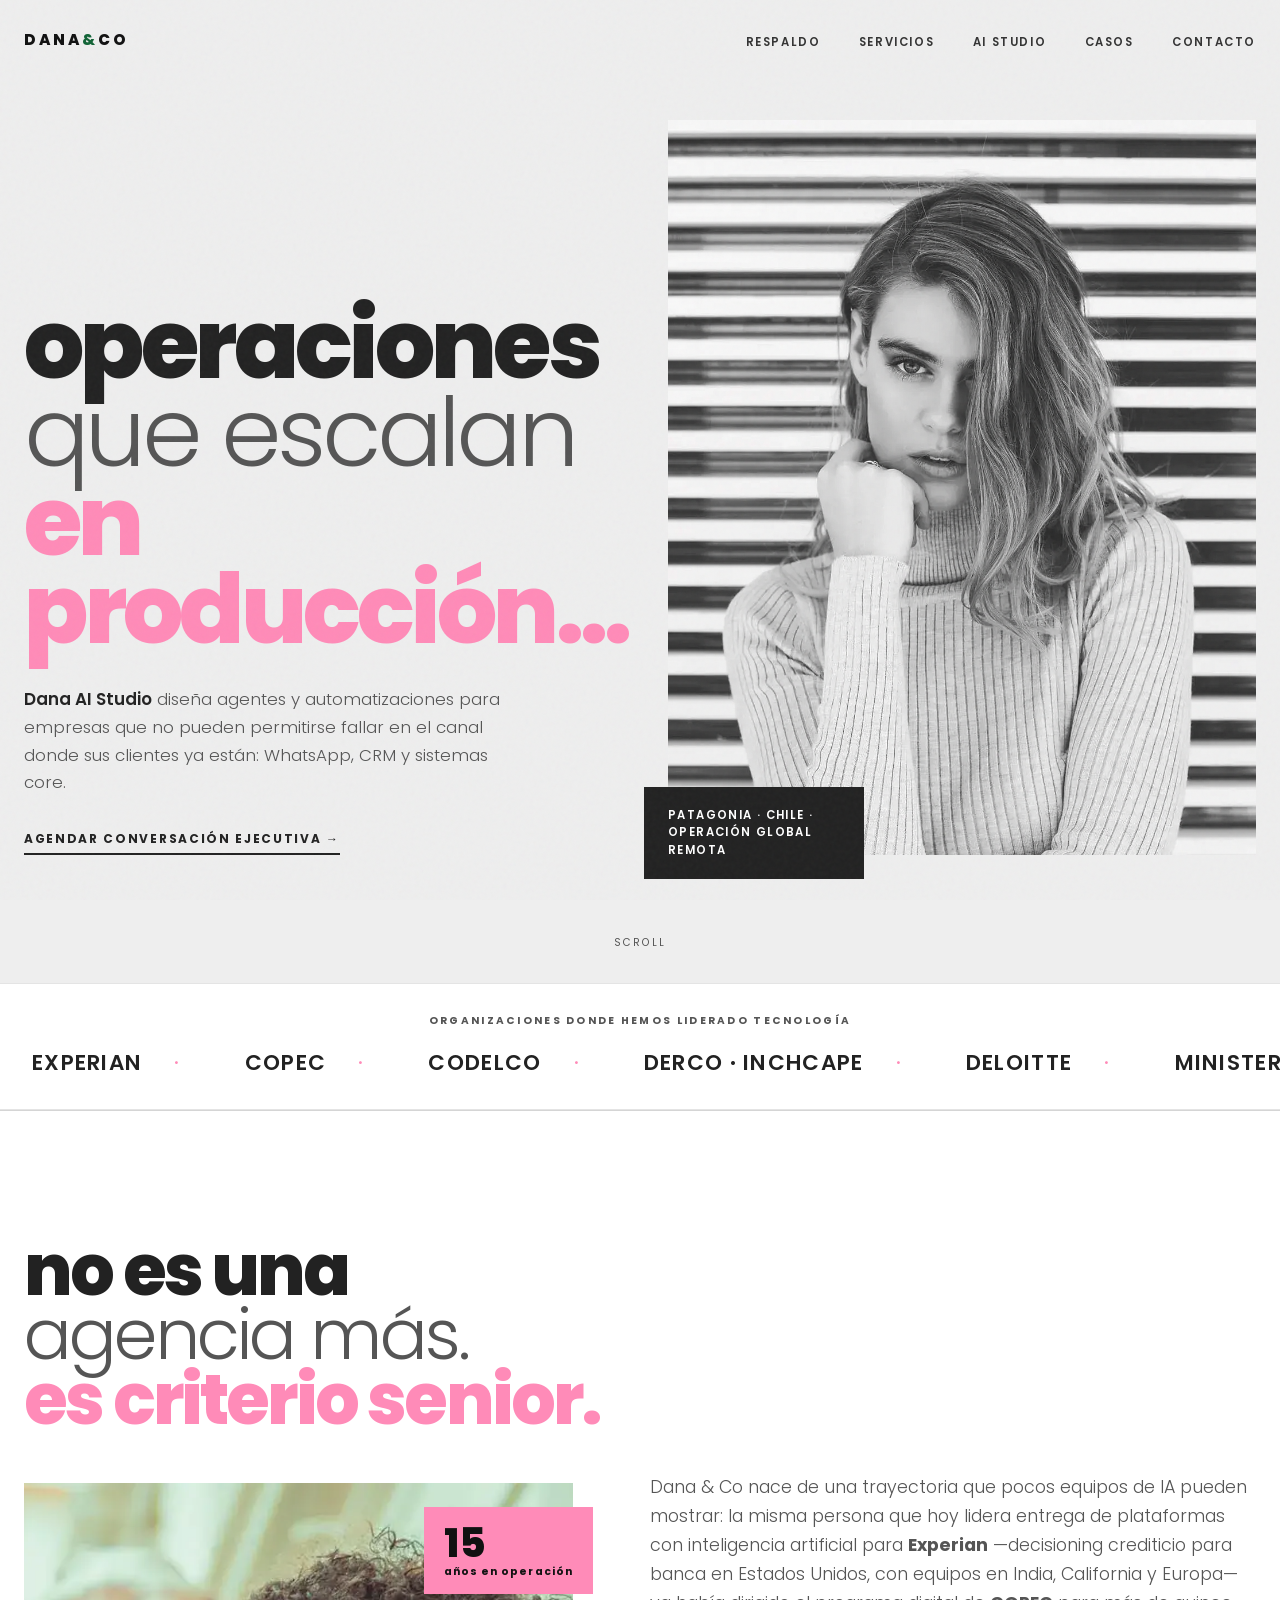
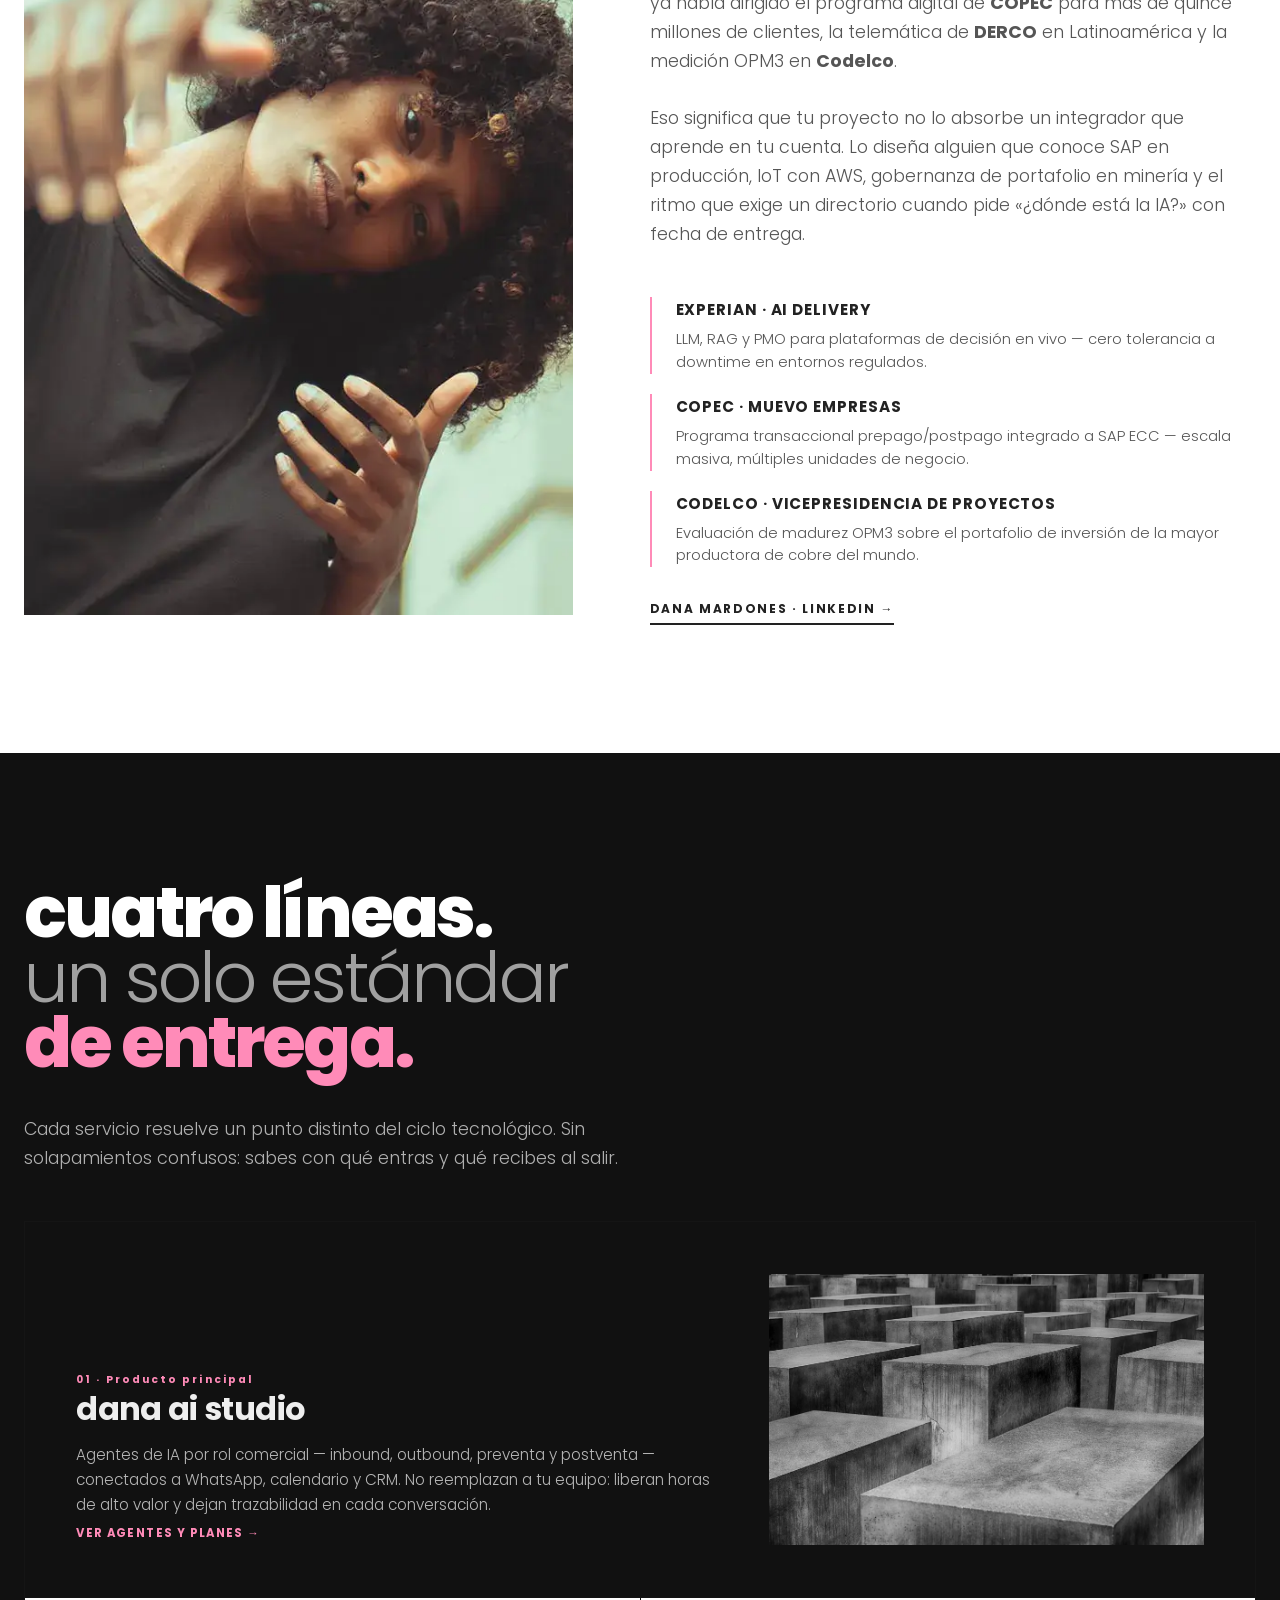
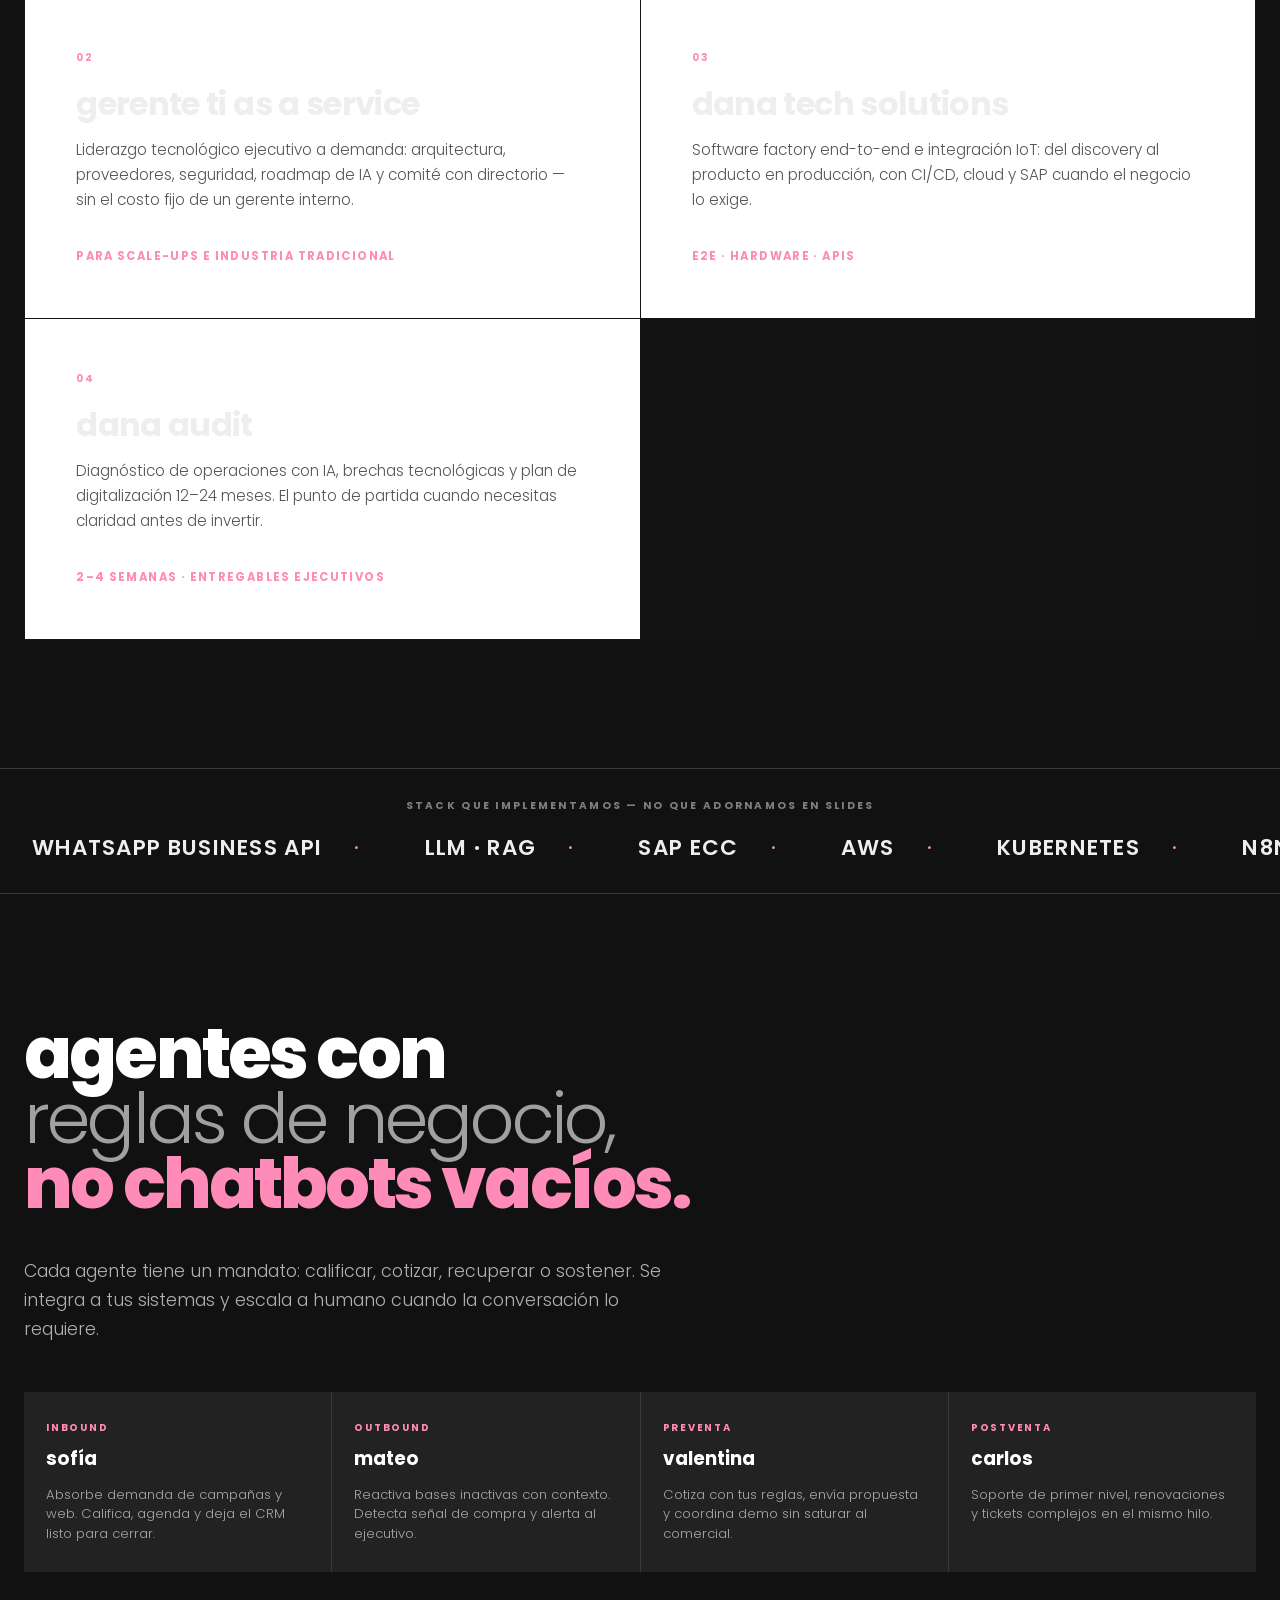
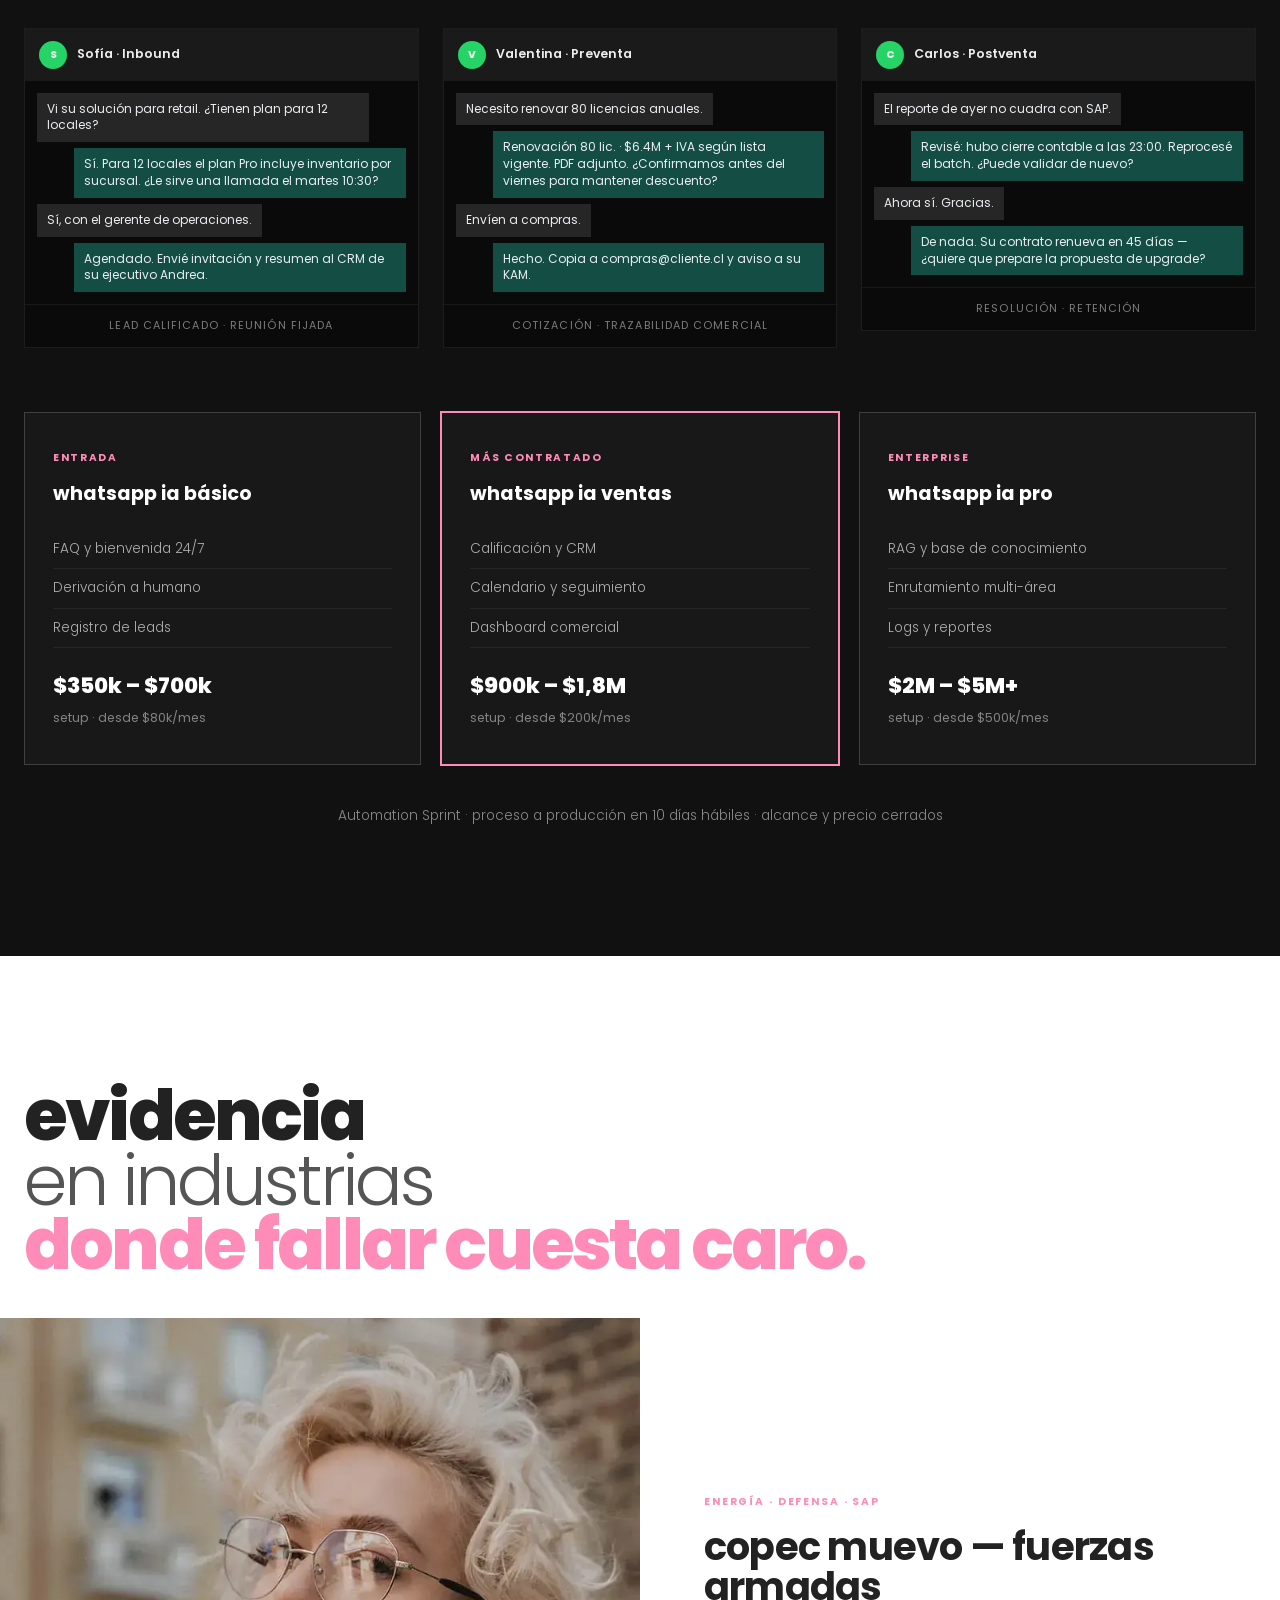
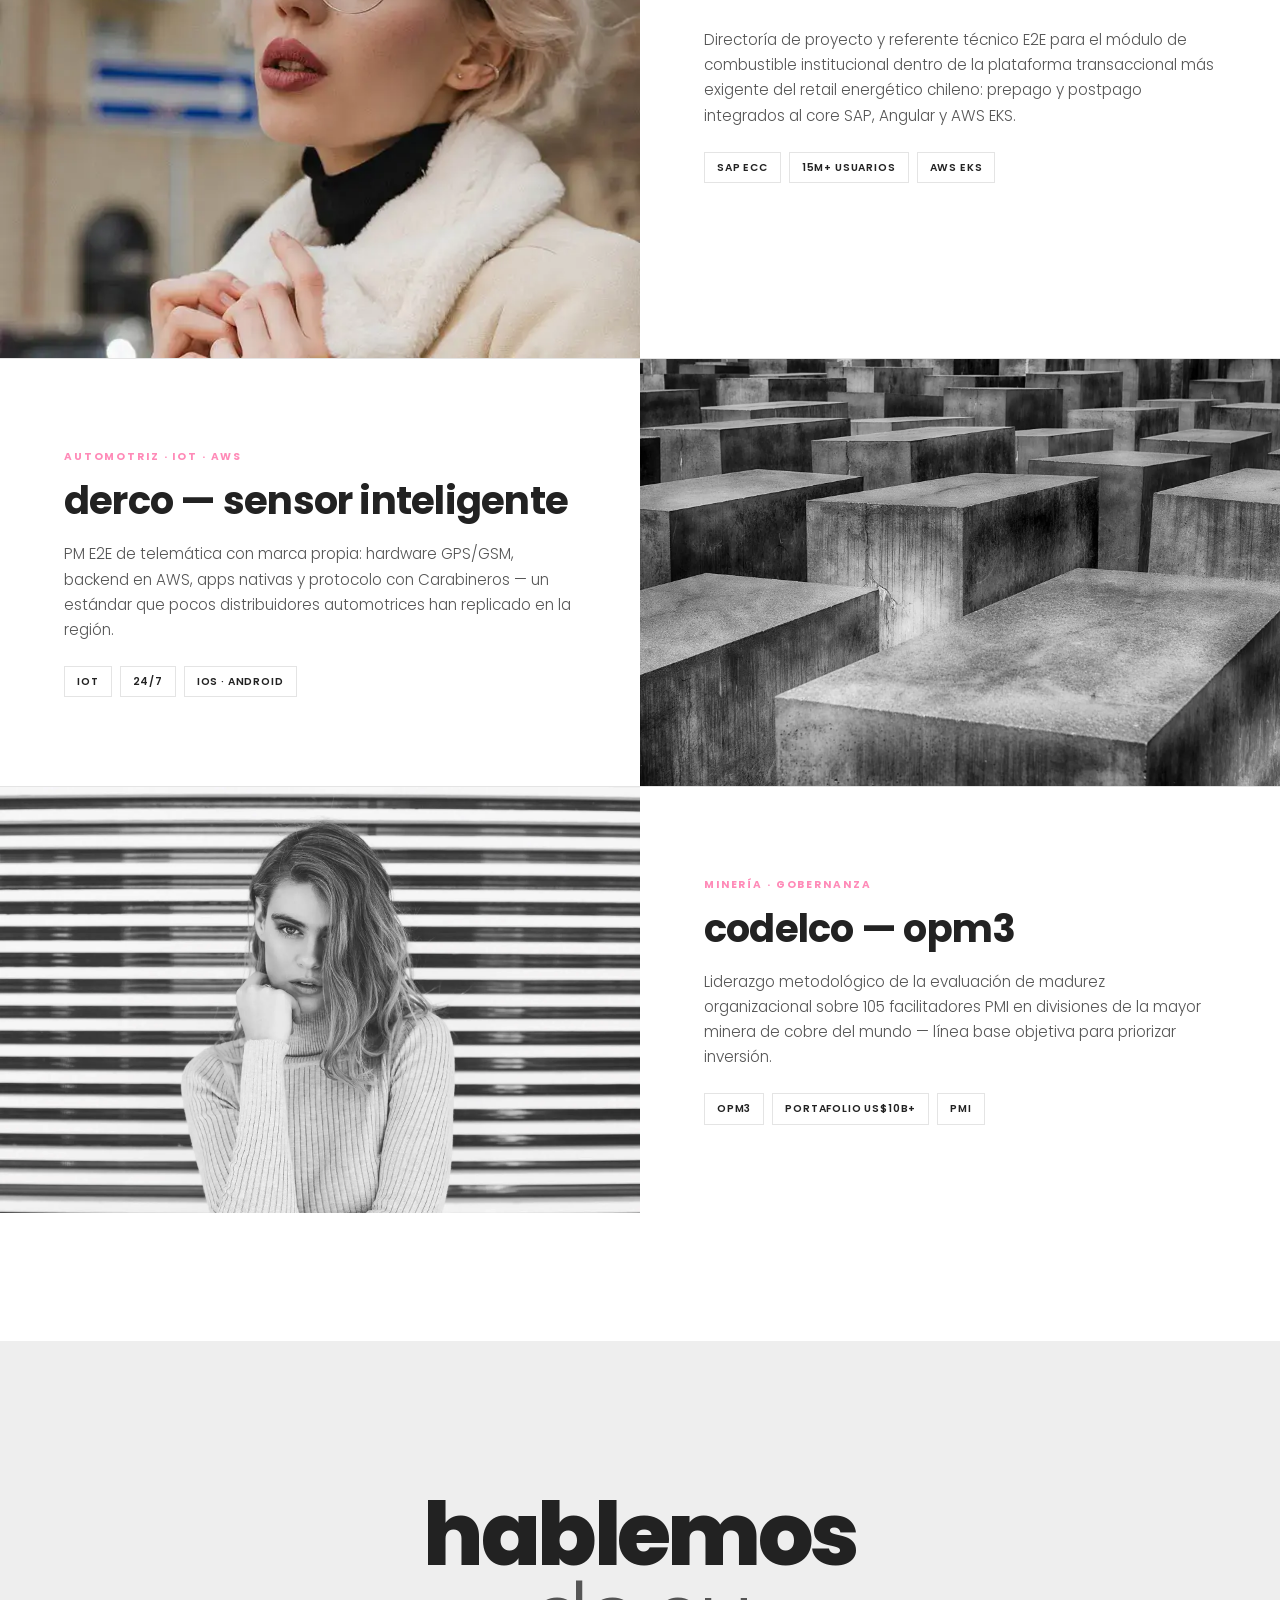
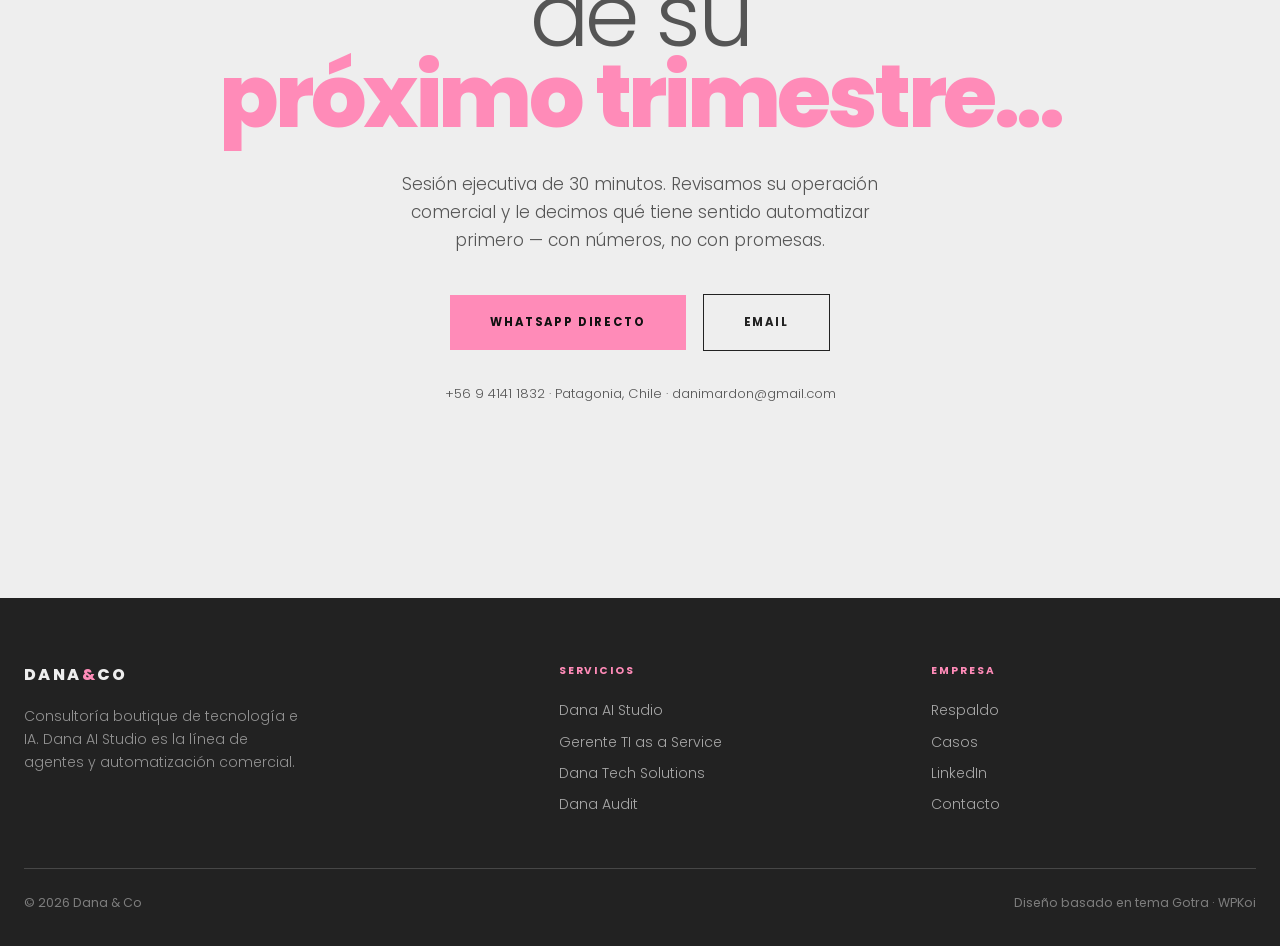
==== commit 5f6bc4ad: "feat: rebuild sitio clone Gotra + storytelling ejecutivo - HTML/CSS/JS alineado al demo Gotra Premiu" ====
--- a/index.html
+++ b/index.html
@@ -1,634 +1,380 @@
 <!DOCTYPE html>
 <html lang="es">
 <head>
-<meta charset="UTF-8">
-<link rel="stylesheet" href="css/gotra-theme.css" />
-  <link rel="stylesheet" href="css/dana-enhancements.css" />
-<meta name="viewport" content="width=device-width, initial-scale=1.0">
-<title>DANA&CO · Dana AI Studio — IA con respaldo de quien opera en producción</title>
-<link rel="preconnect" href="https://fonts.googleapis.com">
-<link rel="preconnect" href="https://fonts.gstatic.com" crossorigin>
-<link rel="stylesheet" href="css/dana-enhancements.css" />
+  <meta charset="UTF-8" />
+  <meta name="viewport" content="width=device-width, initial-scale=1.0" />
+  <meta name="description" content="Dana & Co — Dana AI Studio. Tecnología e IA con respaldo de quince años en Experian, COPEC, Codelco y operaciones críticas en Latinoamérica." />
+  <title>DANA&CO — Dana AI Studio</title>
+  <link rel="preconnect" href="https://fonts.googleapis.com" />
+  <link rel="preconnect" href="https://fonts.gstatic.com" crossorigin />
+  <link rel="stylesheet" href="css/gotra-clone.css" />
 </head>
-<body class="gotra-site">
-
-<nav>
-  <div class="wrap nav-in">
-    <div class="logo" onclick="go('inicio')">DANA<span>&</span>CO</div>
-    <div class="nav-links" id="navlinks">
-      <a onclick="go('studio')">Dana AI Studio</a>
-      <a onclick="go('cto')">Gerente TI as a Service</a>
-      <div class="dd">
-        <a>Servicios ▾</a>
-        <div class="dd-menu">
-          <a onclick="go('delivery')"><b>Dana Delivery</b><span>Entrega y rescate de proyectos</span></a>
-          <a onclick="go('tech')"><b>Dana Tech Solutions</b><span>Software factory + IoT</span></a>
-          <a onclick="go('audit')"><b>Dana Audit</b><span>AI Operations Audit</span></a>
-        </div>
-      </div>
-      <a onclick="go('casos')">Casos</a>
-      <a onclick="go('nosotros')">Nosotros</a>
-      <a onclick="go('contacto')" class="nav-cta">Agenda diagnóstico</a>
-    </div>
-    <button class="burger" id="burger"><span></span><span></span><span></span></button>
+<body>
+
+  <header class="g-header">
+    <div class="wrap">
+      <a href="#" class="g-logo">DANA<span style="color:#ff8bb8">&</span>CO</a>
+      <nav>
+        <ul class="g-nav">
+          <li><a href="#respaldo">Respaldo</a></li>
+          <li><a href="#servicios">Servicios</a></li>
+          <li><a href="#studio">AI Studio</a></li>
+          <li><a href="#casos">Casos</a></li>
+          <li><a href="#contacto">Contacto</a></li>
+        </ul>
+      </nav>
+      <button type="button" class="g-menu-btn" id="menuBtn" aria-label="Menú">Menú</button>
+    </div>
+  </header>
+
+  <div class="g-overlay" id="navOverlay" aria-hidden="true">
+    <a href="#respaldo">Respaldo</a>
+    <a href="#servicios">Servicios</a>
+    <a href="#studio">AI Studio</a>
+    <a href="#casos">Casos</a>
+    <a href="#contacto">Contacto</a>
   </div>
-</nav>
-
-<!-- ============ INICIO ============ -->
-<div class="page active" id="inicio">
-  <header class="hero"><span class="gotra-figure f1" aria-hidden="true"></span><span class="gotra-figure f2" aria-hidden="true"></span>
-    <div class="wrap hero-grid">
-      <div>
-        <span class="eyebrow">Dana Mardones · Dana AI Studio</span>
-        <h1 class="gotra-split">
-          <span>ia que funciona</span>
-          <span class="muted">en producción —</span>
-          <span class="pink">no en un slide...</span>
-        </h1>
-        <p>Dana AI Studio no es una agencia genérica: está respaldada por <b>Dana Mardones</b>, quien hoy lidera entrega de IA en <b>Experian</b> (fintech global) y ha dirigido plataformas en <b>COPEC</b>, <b>Codelco</b> y <b>DERCO</b>. Misma exigencia de producción, ahora en tus agentes de WhatsApp.</p>
-        <div class="hero-cta">
-          <a onclick="go('studio')" class="btn btn-primary">Ver Dana AI Studio →</a>
-          <a onclick="go('contacto')" class="btn btn-ghost">Agenda un diagnóstico</a>
-        </div>
-      </div>
-      <div>
-        <div class="portrait-card">
-          <div class="num">15<span class="accent">+</span></div>
-          <div class="lbl">años liderando tecnología en industrias críticas</div>
-          <div class="portrait-mini">
-            <div><b>E2E</b><span>del problema a producción</span></div>
-            <div><b>SAP·AWS</b><span>stacks enterprise</span></div>
-            <div><b>IA</b><span>integrada al ciclo</span></div>
-          </div>
-        </div>
-      </div>
-    </div>
-    <div class="strip"><div class="wrap strip-in">
-      <span class="t">Experiencia comprobada en</span>
-      <span class="i">Minería</span><span class="i">Fintech</span><span class="i">Energía</span>
-      <span class="i">Automotriz</span><span class="i">Defensa</span><span class="i">Telecom</span><span class="i">Software</span>
-    </div></div>
-  </header>
-
-  <section class="trust-band">
-    <div class="wrap trust-grid">
-      <div>
-        <span class="eyebrow" style="color:var(--accent)">Por qué no somos “otra IA más”</span>
-        <h2>Respaldo de quien ya operó sistemas críticos — no de quien solo hace demos.</h2>
-        <p>La mayoría de agencias de IA venden chatbots. Nosotros diseñamos automatizaciones que sobreviven auditorías, picos de tráfico y equipos distribuidos en varios países — porque quien lidera el estudio ya lo hizo en minería, fintech, energía y automotriz.</p>
-        <div class="trust-pills">
-          <span>PMP · PRINCE2</span>
-          <span>MSc Manchester</span>
-          <span>+50 proyectos</span>
-          <span>LLM &amp; RAG en producción</span>
-        </div>
-      </div>
-      <div class="trust-founder">
-        <div class="name">Dana Mardones</div>
-        <div class="title">Senior Technology &amp; AI Delivery Manager · Experian · Fundadora Dana&amp;Co · Docente UC Norte</div>
-        <ul>
-          <li>IA y credit decisioning para banca US — equipos India, California, Europa</li>
-          <li>Director programa digital COPEC Muevo (15M+ clientes, SAP ECC)</li>
-          <li>PMO IoT DERCO · OPM3 Codelco · Primera PMO nacional MTT Chile</li>
-        </ul>
-        <a class="linkedin" href="https://www.linkedin.com/in/danamardones/" target="_blank" rel="noopener">Ver trayectoria en LinkedIn →</a>
-      </div>
-    </div>
-  </section>
-
-  <div class="marquee-section">
-    <div class="marquee-label">Clientes y sectores donde hemos entregado</div>
-    <div class="marquee" aria-hidden="true"><div class="marquee-track" id="marquee-clients"></div></div>
+
+  <section class="g-hero wrap">
+    <div>
+      <h1 class="g-split g-hero-title">
+        <span class="line">operaciones</span>
+        <span class="line thin">que escalan</span>
+        <span class="line accent">en producción...</span>
+      </h1>
+      <p class="g-hero-lead">
+        <strong>Dana AI Studio</strong> diseña agentes y automatizaciones para empresas que no pueden permitirse fallar en el canal donde sus clientes ya están: WhatsApp, CRM y sistemas core.
+      </p>
+      <a href="#contacto" class="g-link" style="color:var(--g-text);border-color:var(--g-text)">Agendar conversación ejecutiva →</a>
+    </div>
+    <figure class="g-hero-visual">
+      <img src="assets/img/hero.webp" alt="Dana & Co — tecnología e IA" width="600" height="750" />
+      <figcaption>Patagonia · Chile · Operación global remota</figcaption>
+    </figure>
+    <span class="g-scroll-hint">scroll</span>
+  </section>
+
+  <div class="g-marquee-wrap">
+    <p class="g-marquee-label">Organizaciones donde hemos liderado tecnología</p>
+    <div class="g-marquee" aria-hidden="true">
+      <div class="g-marquee-inner" id="marquee-clients"></div>
+    </div>
   </div>
-  <div class="marquee-section" style="background:var(--paper)">
-    <div class="marquee-label">Stack y herramientas que dominamos</div>
-    <div class="marquee" aria-hidden="true"><div class="marquee-track" id="marquee-tools"></div></div>
+
+  <hr class="g-rule" />
+
+  <section class="g-section white" id="respaldo">
+    <div class="wrap reveal">
+      <h2 class="g-split">
+        <span class="line">no es una</span>
+        <span class="line thin">agencia más.</span>
+        <span class="line accent">es criterio senior.</span>
+      </h2>
+      <div class="g-authority">
+        <div class="g-portrait">
+          <img src="assets/img/about-us-2.webp" alt="Dana Mardones — fundadora Dana & Co" width="480" height="640" />
+          <div class="g-portrait-badge">15<small>años en operación</small></div>
+        </div>
+        <div>
+          <p class="g-intro" style="margin-bottom:28px">
+            Dana & Co nace de una trayectoria que pocos equipos de IA pueden mostrar: la misma persona que hoy lidera entrega de plataformas con inteligencia artificial para <strong>Experian</strong> —decisioning crediticio para banca en Estados Unidos, con equipos en India, California y Europa— ya había dirigido el programa digital de <strong>COPEC</strong> para más de quince millones de clientes, la telemática de <strong>DERCO</strong> en Latinoamérica y la medición OPM3 en <strong>Codelco</strong>.
+          </p>
+          <p class="g-intro">
+            Eso significa que tu proyecto no lo absorbe un integrador que aprende en tu cuenta. Lo diseña alguien que conoce SAP en producción, IoT con AWS, gobernanza de portafolio en minería y el ritmo que exige un directorio cuando pide «¿dónde está la IA?» con fecha de entrega.
+          </p>
+          <div class="g-credentials">
+            <div class="g-cred">
+              <h4>Experian · AI Delivery</h4>
+              <p>LLM, RAG y PMO para plataformas de decisión en vivo — cero tolerancia a downtime en entornos regulados.</p>
+            </div>
+            <div class="g-cred">
+              <h4>COPEC · Muevo Empresas</h4>
+              <p>Programa transaccional prepago/postpago integrado a SAP ECC — escala masiva, múltiples unidades de negocio.</p>
+            </div>
+            <div class="g-cred">
+              <h4>Codelco · Vicepresidencia de Proyectos</h4>
+              <p>Evaluación de madurez OPM3 sobre el portafolio de inversión de la mayor productora de cobre del mundo.</p>
+            </div>
+          </div>
+          <a href="https://www.linkedin.com/in/danamardones/" class="g-link" target="_blank" rel="noopener">Dana Mardones · LinkedIn →</a>
+        </div>
+      </div>
+    </div>
+  </section>
+
+  <section class="g-section dark" id="servicios">
+    <div class="wrap reveal">
+      <h2 class="g-split light">
+        <span class="line">cuatro líneas.</span>
+        <span class="line thin">un solo estándar</span>
+        <span class="line accent">de entrega.</span>
+      </h2>
+      <p class="g-intro">
+        Cada servicio resuelve un punto distinto del ciclo tecnológico. Sin solapamientos confusos: sabes con qué entras y qué recibes al salir.
+      </p>
+      <div class="g-services">
+        <article class="g-svc featured" id="studio">
+          <div>
+            <span class="g-svc-num">01 · Producto principal</span>
+            <h3>dana ai studio</h3>
+            <p>
+              Agentes de IA por rol comercial — inbound, outbound, preventa y postventa — conectados a WhatsApp, calendario y CRM. No reemplazan a tu equipo: liberan horas de alto valor y dejan trazabilidad en cada conversación.
+            </p>
+            <span class="g-svc-cta"><a href="#studio-detail" style="color:inherit">Ver agentes y planes →</a></span>
+          </div>
+          <div class="g-svc-visual">
+            <img src="assets/img/gotra-8.webp" alt="Dana AI Studio — automatización" width="640" height="400" />
+          </div>
+        </article>
+        <article class="g-svc">
+          <span class="g-svc-num">02</span>
+          <h3>gerente ti as a service</h3>
+          <p>
+            Liderazgo tecnológico ejecutivo a demanda: arquitectura, proveedores, seguridad, roadmap de IA y comité con directorio — sin el costo fijo de un gerente interno.
+          </p>
+          <span class="g-svc-cta">Para scale-ups e industria tradicional</span>
+        </article>
+        <article class="g-svc">
+          <span class="g-svc-num">03</span>
+          <h3>dana tech solutions</h3>
+          <p>
+            Software factory end-to-end e integración IoT: del discovery al producto en producción, con CI/CD, cloud y SAP cuando el negocio lo exige.
+          </p>
+          <span class="g-svc-cta">E2E · Hardware · APIs</span>
+        </article>
+        <article class="g-svc">
+          <span class="g-svc-num">04</span>
+          <h3>dana audit</h3>
+          <p>
+            Diagnóstico de operaciones con IA, brechas tecnológicas y plan de digitalización 12–24 meses. El punto de partida cuando necesitas claridad antes de invertir.
+          </p>
+          <span class="g-svc-cta">2–4 semanas · Entregables ejecutivos</span>
+        </article>
+      </div>
+    </div>
+  </section>
+
+  <div class="g-marquee-wrap dark">
+    <p class="g-marquee-label">Stack que implementamos — no que adornamos en slides</p>
+    <div class="g-marquee" aria-hidden="true">
+      <div class="g-marquee-inner" id="marquee-tools"></div>
+    </div>
   </div>
 
-  <section>
+  <section class="g-section dark" id="studio-detail">
+    <div class="wrap reveal">
+      <h2 class="g-split light">
+        <span class="line">agentes con</span>
+        <span class="line thin">reglas de negocio,</span>
+        <span class="line accent">no chatbots vacíos.</span>
+      </h2>
+      <p class="g-intro">
+        Cada agente tiene un mandato: calificar, cotizar, recuperar o sostener. Se integra a tus sistemas y escala a humano cuando la conversación lo requiere.
+      </p>
+      <div class="g-agents">
+        <div class="g-agent">
+          <div class="g-agent-role">Inbound</div>
+          <h4>sofía</h4>
+          <p>Absorbe demanda de campañas y web. Califica, agenda y deja el CRM listo para cerrar.</p>
+        </div>
+        <div class="g-agent">
+          <div class="g-agent-role">Outbound</div>
+          <h4>mateo</h4>
+          <p>Reactiva bases inactivas con contexto. Detecta señal de compra y alerta al ejecutivo.</p>
+        </div>
+        <div class="g-agent">
+          <div class="g-agent-role">Preventa</div>
+          <h4>valentina</h4>
+          <p>Cotiza con tus reglas, envía propuesta y coordina demo sin saturar al comercial.</p>
+        </div>
+        <div class="g-agent">
+          <div class="g-agent-role">Postventa</div>
+          <h4>carlos</h4>
+          <p>Soporte de primer nivel, renovaciones y tickets complejos en el mismo hilo.</p>
+        </div>
+      </div>
+
+      <div class="g-wa-row">
+        <div>
+          <div class="g-wa">
+            <div class="g-wa-head"><span class="g-wa-dot">S</span> Sofía · Inbound</div>
+            <div class="g-wa-body">
+              <div class="g-msg in">Vi su solución para retail. ¿Tienen plan para 12 locales?</div>
+              <div class="g-msg out">Sí. Para 12 locales el plan Pro incluye inventario por sucursal. ¿Le sirve una llamada el martes 10:30?</div>
+              <div class="g-msg in">Sí, con el gerente de operaciones.</div>
+              <div class="g-msg out">Agendado. Envié invitación y resumen al CRM de su ejecutivo Andrea.</div>
+            </div>
+            <div class="g-wa-cap">Lead calificado · reunión fijada</div>
+          </div>
+        </div>
+        <div>
+          <div class="g-wa">
+            <div class="g-wa-head"><span class="g-wa-dot">V</span> Valentina · Preventa</div>
+            <div class="g-wa-body">
+              <div class="g-msg in">Necesito renovar 80 licencias anuales.</div>
+              <div class="g-msg out">Renovación 80 lic. · $6.4M + IVA según lista vigente. PDF adjunto. ¿Confirmamos antes del viernes para mantener descuento?</div>
+              <div class="g-msg in">Envíen a compras.</div>
+              <div class="g-msg out">Hecho. Copia a compras@cliente.cl y aviso a su KAM.</div>
+            </div>
+            <div class="g-wa-cap">Cotización · trazabilidad comercial</div>
+          </div>
+        </div>
+        <div>
+          <div class="g-wa">
+            <div class="g-wa-head"><span class="g-wa-dot">C</span> Carlos · Postventa</div>
+            <div class="g-wa-body">
+              <div class="g-msg in">El reporte de ayer no cuadra con SAP.</div>
+              <div class="g-msg out">Revisé: hubo cierre contable a las 23:00. Reprocesé el batch. ¿Puede validar de nuevo?</div>
+              <div class="g-msg in">Ahora sí. Gracias.</div>
+              <div class="g-msg out">De nada. Su contrato renueva en 45 días — ¿quiere que prepare la propuesta de upgrade?</div>
+            </div>
+            <div class="g-wa-cap">Resolución · retención</div>
+          </div>
+        </div>
+      </div>
+
+      <div class="g-pricing">
+        <div class="g-price">
+          <div class="g-price-tier">Entrada</div>
+          <h4>whatsapp ia básico</h4>
+          <ul>
+            <li>FAQ y bienvenida 24/7</li>
+            <li>Derivación a humano</li>
+            <li>Registro de leads</li>
+          </ul>
+          <div class="g-price-val">$350k – $700k<span>setup · desde $80k/mes</span></div>
+        </div>
+        <div class="g-price hot">
+          <div class="g-price-tier">Más contratado</div>
+          <h4>whatsapp ia ventas</h4>
+          <ul>
+            <li>Calificación y CRM</li>
+            <li>Calendario y seguimiento</li>
+            <li>Dashboard comercial</li>
+          </ul>
+          <div class="g-price-val">$900k – $1,8M<span>setup · desde $200k/mes</span></div>
+        </div>
+        <div class="g-price">
+          <div class="g-price-tier">Enterprise</div>
+          <h4>whatsapp ia pro</h4>
+          <ul>
+            <li>RAG y base de conocimiento</li>
+            <li>Enrutamiento multi-área</li>
+            <li>Logs y reportes</li>
+          </ul>
+          <div class="g-price-val">$2M – $5M+<span>setup · desde $500k/mes</span></div>
+        </div>
+      </div>
+      <p style="margin-top:40px;text-align:center;font-size:0.85rem;font-weight:300;color:rgba(238,238,238,0.55)">
+        Automation Sprint · proceso a producción en 10 días hábiles · alcance y precio cerrados
+      </p>
+    </div>
+  </section>
+
+  <section class="g-section white" id="casos">
+    <div class="wrap reveal">
+      <h2 class="g-split">
+        <span class="line">evidencia</span>
+        <span class="line thin">en industrias</span>
+        <span class="line accent">donde fallar cuesta caro.</span>
+      </h2>
+    </div>
+    <div class="g-cases">
+      <article class="g-case">
+        <div class="g-case-img">
+          <img src="assets/img/about-us-1.webp" alt="COPEC Muevo — plataforma digital" width="800" height="600" />
+        </div>
+        <div class="g-case-body">
+          <div class="g-case-meta">Energía · Defensa · SAP</div>
+          <h3>COPEC Muevo — Fuerzas Armadas</h3>
+          <p>
+            Directoría de proyecto y referente técnico E2E para el módulo de combustible institucional dentro de la plataforma transaccional más exigente del retail energético chileno: prepago y postpago integrados al core SAP, Angular y AWS EKS.
+          </p>
+          <div class="g-tags">
+            <span>SAP ECC</span><span>15M+ usuarios</span><span>AWS EKS</span>
+          </div>
+        </div>
+      </article>
+      <article class="g-case">
+        <div class="g-case-img">
+          <img src="assets/img/gotra-8.webp" alt="DERCO Sensor Inteligente IoT" width="800" height="600" />
+        </div>
+        <div class="g-case-body">
+          <div class="g-case-meta">Automotriz · IoT · AWS</div>
+          <h3>DERCO — Sensor Inteligente</h3>
+          <p>
+            PM E2E de telemática con marca propia: hardware GPS/GSM, backend en AWS, apps nativas y protocolo con Carabineros — un estándar que pocos distribuidores automotrices han replicado en la región.
+          </p>
+          <div class="g-tags">
+            <span>IoT</span><span>24/7</span><span>iOS · Android</span>
+          </div>
+        </div>
+      </article>
+      <article class="g-case">
+        <div class="g-case-img">
+          <img src="assets/img/hero.webp" alt="Codelco OPM3" width="800" height="600" />
+        </div>
+        <div class="g-case-body">
+          <div class="g-case-meta">Minería · Gobernanza</div>
+          <h3>Codelco — OPM3</h3>
+          <p>
+            Liderazgo metodológico de la evaluación de madurez organizacional sobre 105 facilitadores PMI en divisiones de la mayor minera de cobre del mundo — línea base objetiva para priorizar inversión.
+          </p>
+          <div class="g-tags">
+            <span>OPM3</span><span>Portafolio US$10B+</span><span>PMI</span>
+          </div>
+        </div>
+      </article>
+    </div>
+  </section>
+
+  <section class="g-cta" id="contacto">
+    <div class="wrap reveal">
+      <h2 class="g-split">
+        <span class="line">hablemos</span>
+        <span class="line thin">de su</span>
+        <span class="line accent">próximo trimestre...</span>
+      </h2>
+      <p>
+        Sesión ejecutiva de 30 minutos. Revisamos su operación comercial y le decimos qué tiene sentido automatizar primero — con números, no con promesas.
+      </p>
+      <a href="https://wa.me/56941411832" class="g-btn g-btn-pink">WhatsApp directo</a>
+      <a href="mailto:danimardon@gmail.com" class="g-btn g-btn-line">Email</a>
+      <p style="margin-top:32px;font-size:0.82rem;color:var(--g-muted)">+56 9 4141 1832 · Patagonia, Chile · danimardon@gmail.com</p>
+    </div>
+  </section>
+
+  <footer class="g-footer">
     <div class="wrap">
-      <div class="sec-head">
-        <span class="eyebrow">Cuatro formas de trabajar juntos</span>
-        <h2>productos,<br>no promesas.</h2>
-        <p>Cada submarca resuelve un problema distinto. Empieza por donde más te duele.</p>
-      </div>
-
-      <div class="brandrow">
-        <div class="brandcard studio" onclick="go('studio')">
-          <span class="tag">★ Lo más solicitado</span>
-          <h3>Dana AI Studio</h3>
-          <p>IA que responde, califica y vende por ti. Bots de WhatsApp, agentes y automatizaciones que trabajan 24/7 sin contratar más gente.</p>
-          <span class="go">Ver productos y precios →</span>
-        </div>
-        <div class="brandcard dark" onclick="go('cto')">
-          <span class="tag">★ Producto estrella</span>
-          <h3>Gerente TI as a Service</h3>
-          <p>Tu Gerente de TI senior sin contratar un ejecutivo full time. Estrategia de IA, arquitectura y decisiones que tu directorio te pide.</p>
-          <span class="go">Conocer más →</span>
-        </div>
-      </div>
-      <div class="brandrow">
-        <div class="brandcard" onclick="go('delivery')">
-          <span class="tag accent">Servicios</span>
-          <h3>Dana Delivery</h3>
-          <p>Construimos, rescatamos y gobernamos proyectos tecnológicos complejos. Una sola contraparte responsable de principio a fin.</p>
-          <span class="go" style="color:var(--accent)">Ver a quién va dirigido →</span>
-        </div>
-        <div class="brandcard" onclick="go('tech')">
-          <span class="tag accent">Servicios</span>
-          <h3>Dana Tech Solutions</h3>
-          <p>Software factory end-to-end e integración de hardware/IoT. De la idea al producto vivo en producción.</p>
-          <span class="go" style="color:var(--accent)">Conocer más →</span>
-        </div>
-      </div>
-      <div class="brandrow">
-        <div class="brandcard full" onclick="go('audit')" style="background:var(--paper-2)">
-          <span class="tag accent">Puerta de entrada</span>
-          <h3>Dana Audit — AI Operations Audit</h3>
-          <p>¿No sabes por dónde partir? En 2 semanas te entrego un diagnóstico de brechas tecnológicas, un roadmap de automatización con IA y una evaluación de tu gestión de proyectos.</p>
-          <span class="go" style="color:var(--accent)">Empezar por aquí →</span>
-        </div>
-      </div>
-    </div>
-  </section>
-
-  <section style="padding-top:0">
-    <div class="wrap">
-      <div class="sec-head"><span class="eyebrow">Casos de éxito</span><h2>lo hemos resuelto<br>en producción.</h2><p>Proyectos reales en industrias donde el error cuesta caro.</p></div>
-      <div class="case-grid">
-        <div class="case" onclick="go('caso-copec')"><div class="cat">Fintech · Defensa</div><h3>App COPEC — FF.AA.</h3><p>Módulo de gestión de combustible para las Fuerzas Armadas dentro de Muevo Empresas, integrado al core SAP.</p><div class="role">Directora de proyecto · Referente técnico E2E</div></div>
-        <div class="case" onclick="go('caso-derco')"><div class="cat">IoT · Automotriz</div><h3>Sensor Inteligente DERCO</h3><p>Plataforma de telemática y seguridad vehicular: IoT, cloud AWS, app móvil e integración con Carabineros.</p><div class="role">Project Manager E2E</div></div>
-        <div class="case" onclick="go('caso-codelco')"><div class="cat">Madurez · Minería</div><h3>OPM3 Codelco</h3><p>Evaluación de madurez organizacional sobre 105 facilitadores OPM3 en divisiones de la minera más grande del mundo.</p><div class="role">Líder técnico y metodológico</div></div>
-      </div>
-    </div>
-  </section>
-
-  <section class="final" style="padding-top:0">
-    <div class="wrap">
-      <h2>tus dolores de cabeza<br>son <em>nuestra especialidad</em>...</h2>
-      <p>Agenda un diagnóstico sin costo. Conversamos tu situación y te digo con franqueza por dónde partir.</p>
-      <a onclick="go('contacto')" class="btn btn-primary">Agenda tu diagnóstico →</a>
-    </div>
-  </section>
-</div>
-
-<!-- ============ AI AUTOMATION STUDIO ============ -->
-<div class="page" id="studio">
-  <section class="phero">
-    <div class="wrap">
-      <span class="eyebrow">★ Dana AI Studio · Respaldo Dana Mardones</span>
-      <h1 class="gotra-split">
-      <span>ia que responde,</span>
-      <span>califica y</span>
-      <span class="pink">vende...</span>
-    </h1>
-      <p class="sub">Implementamos asistentes inteligentes y automatizaciones que atienden a tus clientes 24/7, capturan leads y derivan a tu equipo solo las oportunidades reales — sin contratar más personal.</p>
-    </div>
-  </section>
-
-  <section style="padding-top:10px">
-    <div class="wrap">
-      <div class="whofor">
-        <h3>Para quién es</h3>
-        <div class="who-grid">
-          <div class="who"><span class="dot"></span>Clínicas dentales, estética y kinesiología</div>
-          <div class="who"><span class="dot"></span>Inmobiliarias y corredores de propiedades</div>
-          <div class="who"><span class="dot"></span>Academias, cursos y educación</div>
-          <div class="who"><span class="dot"></span>Servicios técnicos y mantenimiento</div>
-          <div class="who"><span class="dot"></span>Restaurantes, banquetería y eventos</div>
-          <div class="who"><span class="dot"></span>Estudios de abogados, contadores y asesorías</div>
-        </div>
-      </div>
-
-      <h2 style="font-size:1.7rem;margin:10px 0 6px">Cómo funciona</h2>
-      <div class="flow">
-        <div class="flow-step"><div class="s">1</div><p>Tu cliente escribe por WhatsApp</p></div>
-        <div class="flow-step"><div class="s">2</div><p>La IA responde al instante</p></div>
-        <div class="flow-step"><div class="s">3</div><p>El lead queda registrado</p></div>
-        <div class="flow-step"><div class="s">4</div><p>El sistema agenda o deriva</p></div>
-        <div class="flow-step"><div class="s">5</div><p>Tu equipo recibe el resumen</p></div>
-      </div>
-
-
-      <div class="diff-callout">
-        <h3>No contrates “IA”. Contrata agentes con reglas de negocio claras.</h3>
-        <p style="color:var(--ink-soft);max-width:720px">Inspirados en equipos comerciales reales: cada agente hace un trabajo (inbound, outbound, preventa, postventa). Tú defines precios, horarios y cuándo entra un humano.</p>
-        <div class="diff-cols">
-          <div class="no"><h4>Agencia genérica</h4><ul><li>Bot que repite FAQ</li><li>Sin integración a CRM ni SAP</li><li>“IA” sin dueño técnico senior</li></ul></div>
-          <div class="yes"><h4>Dana AI Studio</h4><ul><li>Agentes por rol con métricas</li><li>WhatsApp + calendario + CRM</li><li>Respaldo Experian · COPEC · Codelco</li></ul></div>
-        </div>
-      </div>
-
-      <h2 style="font-size:1.7rem;margin:10px 0 6px">Tu equipo de agentes IA</h2>
-      <div class="agents-grid">
-        <div class="agent-tile"><div class="agent-av">S</div><div><h4>Sofía</h4><div class="role">Inbound</div></div><p>Califica leads de campañas y web. Filtra curiosos y agenda reuniones con quien sí compra.</p></div>
-        <div class="agent-tile"><div class="agent-av">M</div><div><h4>Mateo</h4><div class="role">Outbound</div></div><p>Reactiva tu base con mensajes personalizados y detecta interés para el vendedor.</p></div>
-        <div class="agent-tile"><div class="agent-av">V</div><div><h4>Valentina</h4><div class="role">Preventa</div></div><p>Cotiza con tus reglas, envía PDF y coordina demos sin saturar al comercial.</p></div>
-        <div class="agent-tile"><div class="agent-av">C</div><div><h4>Carlos</h4><div class="role">Postventa</div></div><p>Soporte 24/7, tickets complejos y alertas de renovación por el mismo canal.</p></div>
-      </div>
-
-      <h2 style="font-size:1.7rem;margin:36px 0 12px">Así se ve en WhatsApp (ejemplos reales)</h2>
-      <div class="wa-grid">
-        <div>
-          <div class="wa-phone">
-            <div class="wa-head"><div class="dot-av">S</div><div><b>Sofía · Inbound</b><br><small>en línea</small></div></div>
-            <div class="wa-chat">
-              <div class="wa-b in">Hola, vi su software para pymes. ¿Cuánto sale?</div>
-              <div class="wa-b out">¡Hola! Soy Sofía. ¿Cuántas personas usan hoy algún sistema?</div>
-              <div class="wa-b in">Somos 8, todo en Excel</div>
-              <div class="wa-b out">Plan desde $89.000/mes. ¿Demo jueves 11:00 o viernes 16:00?</div>
-              <div class="wa-b in">Jueves 11</div>
-              <div class="wa-b out">✅ Invitación enviada. Felipe te llama 5 min antes.</div>
-            </div>
-          </div>
-          <div class="wa-cap">Lead calificado → reunión agendada</div>
-        </div>
-        <div>
-          <div class="wa-phone">
-            <div class="wa-head"><div class="dot-av">V</div><div><b>Valentina · Preventa</b><br><small>en línea</small></div></div>
-            <div class="wa-chat">
-              <div class="wa-b in">50 licencias anuales + soporte premium</div>
-              <div class="wa-b out">Total $7.080.000 + IVA. ¿Factura empresa o persona?</div>
-              <div class="wa-b in">Empresa, RUT 76.xxx.xxx-x</div>
-              <div class="wa-b out">Cotización PDF 📎 5% si confirmas hoy. ¿Llamada mañana AM?</div>
-            </div>
-          </div>
-          <div class="wa-cap">Cotización formal sin esperar al vendedor</div>
-        </div>
-        <div>
-          <div class="wa-phone">
-            <div class="wa-head"><div class="dot-av">C</div><div><b>Carlos · Postventa</b><br><small>en línea</small></div></div>
-            <div class="wa-chat">
-              <div class="wa-b in">No puedo entrar desde ayer</div>
-              <div class="wa-b out">¿Error al login o dentro del módulo?</div>
-              <div class="wa-b in">Login, credenciales inválidas</div>
-              <div class="wa-b out">Usuario desbloqueado 🔓 Prueba de nuevo. Plan renueva 12/06 — ¿te aviso antes?</div>
-            </div>
-          </div>
-          <div class="wa-cap">Soporte resuelto + retención en el mismo chat</div>
-        </div>
-      </div>
-
-      <h2 style="font-size:1.7rem;margin:40px 0 12px">Automatización por industria</h2>
-      <div class="industry-row">
-        <span class="ind-chip active" data-ind="retail">Retail</span>
-        <span class="ind-chip" data-ind="salud">Salud</span>
-        <span class="ind-chip" data-ind="inmo">Inmobiliaria</span>
-        <span class="ind-chip" data-ind="edu">Educación</span>
-        <span class="ind-chip" data-ind="log">Logística</span>
-        <span class="ind-chip" data-ind="food">Restaurantes</span>
-      </div>
-      <div id="ind-retail" class="ind-detail active"><h4>Retail &amp; e-commerce</h4><div class="ind-flows"><div><b>Pedido → ERP</b>Shopify a factura y aviso WhatsApp.</div><div><b>Carrito abandonado</b>Recordatorio 2h y 24h con link de pago.</div><div><b>Devoluciones</b>Motivo, etiqueta y reembolso si aplica.</div><div><b>Reporte diario</b>Ventas y margen al gerente 8:00.</div></div></div>
-      <div id="ind-salud" class="ind-detail"><h4>Clínicas y salud</h4><div class="ind-flows"><div><b>Agenda</b>Confirma, recuerda y reprograma por WhatsApp.</div><div><b>Preparación</b>Instrucciones según tipo de examen.</div><div><b>Resultados</b>Aviso con link seguro al paciente.</div><div><b>Convenios</b>Validación isapre/previsión previa.</div></div></div>
-      <div id="ind-inmo" class="ind-detail"><h4>Inmobiliaria</h4><div class="ind-flows"><div><b>Lead portal</b>Calificación y visita coordinada.</div><div><b>Arriendo</b>Checklist y firma digital.</div><div><b>Pagos</b>Recordatorio dividendo/arriendo.</div><div><b>Post-venta</b>Encuesta 30 días post entrega.</div></div></div>
-      <div id="ind-edu" class="ind-detail"><h4>Educación</h4><div class="ind-flows"><div><b>Admisión</b>Web → WhatsApp → matrícula.</div><div><b>Asistencia</b>Aviso a apoderado por falta.</div><div><b>Cobranza</b>Mensajes escalonados de cuotas.</div><div><b>Certificados</b>Emisión si cumple requisitos.</div></div></div>
-      <div id="ind-log" class="ind-detail"><h4>Logística</h4><div class="ind-flows"><div><b>Tracking</b>Estado por WhatsApp sin call center.</div><div><b>Rutas</b>OT y firma digital de entrega.</div><div><b>Incidencias</b>Ticket y compensación según política.</div><div><b>Facturación</b>Guías al ERP en un paso.</div></div></div>
-      <div id="ind-food" class="ind-detail"><h4>Restaurantes</h4><div class="ind-flows"><div><b>Pedidos</b>Menú WhatsApp → cocina → listo.</div><div><b>Reservas</b>Mesa y restricciones alimentarias.</div><div><b>Inventario</b>Alerta mínimo y orden a proveedor.</div><div><b>Fidelización</b>Cupón cumpleaños automático.</div></div></div>
-
-      <h2 style="font-size:1.7rem;margin:36px 0 18px">Planes WhatsApp IA</h2>
-      <div class="packs">
-        <div class="pack">
-          <span class="pack-tag">Básico · Entrada rápida</span>
-          <h3>WhatsApp IA Básico</h3>
-          <p class="for">Para negocios con muchas consultas repetidas que quieren dejar de responder a mano.</p>
-          <ul>
-            <li>Bot de bienvenida</li>
-            <li>Respuestas a preguntas frecuentes</li>
-            <li>Derivación a un humano cuando se necesita</li>
-            <li>Registro de leads en Google Sheets</li>
-          </ul>
-          <div class="pack-price"><b>$350.000 – $700.000</b><span>setup · mantención $80.000–$180.000 /mes</span></div>
-        </div>
-        <div class="pack featured">
-          <span class="pack-tag">Ventas · Más vendido</span>
-          <h3>WhatsApp IA Ventas</h3>
-          <p class="for">Para negocios que quieren convertir consultas en ventas, no solo responder.</p>
-          <ul>
-            <li>Todo lo del plan Básico</li>
-            <li>Calificación automática de leads</li>
-            <li>Integración con calendario y CRM</li>
-            <li>Seguimiento automático</li>
-            <li>Dashboard para el vendedor</li>
-          </ul>
-          <div class="pack-price"><b>$900.000 – $1.800.000</b><span>setup · mantención $200.000–$450.000 /mes</span></div>
-        </div>
-        <div class="pack">
-          <span class="pack-tag">Pro · Operación compleja</span>
-          <h3>WhatsApp IA Pro</h3>
-          <p class="for">Para empresas con múltiples áreas y operación más sofisticada.</p>
-          <ul>
-            <li>Agentes IA con base de conocimiento (RAG)</li>
-            <li>Enrutamiento inteligente por área</li>
-            <li>Reportes y logs</li>
-            <li>Revisión humana y múltiples flujos</li>
-          </ul>
-          <div class="pack-price"><b>$2.000.000 – $5.000.000+</b><span>setup · mantención desde $500.000 /mes</span></div>
-        </div>
-      </div>
-
-      <div class="sprint">
-        <div>
-          <span class="eyebrow">AI Automation Sprint · El comodín</span>
-          <h3>Automatizamos lo que quieras, en 10 días.</h3>
-          <p>¿Tienes un proceso que le quita horas a tu equipo? Lo convertimos en una automatización de alto impacto, lista y funcionando, en dos semanas hábiles.</p>
-          <ul>
-            <li><b>Días 1–3 · Diagnóstico:</b> entendemos el proceso y definimos el de mayor retorno</li>
-            <li><b>Días 4–7 · Diseño:</b> arquitectura de la automatización e integraciones</li>
-            <li><b>Días 8–10 · Implementación:</b> construcción, pruebas y puesta en marcha</li>
-          </ul>
-        </div>
-        <div class="sprint-box">
-          <div style="font-size:.76rem;text-transform:uppercase;letter-spacing:.14em;opacity:.7;font-weight:700">Implementación</div>
-          <div class="big">10<small> días</small></div>
-          <p style="opacity:.8;font-size:.9rem;margin:8px 0 18px">Alcance y precio fijos. Cotización en 24h.</p>
-          <a onclick="go('contacto')" class="btn btn-light" style="width:100%;justify-content:center">Cotizar mi Sprint →</a>
-        </div>
-      </div>
-
-      <p style="text-align:center;margin-top:30px;color:var(--ink-soft)">¿No sabes qué automatizar primero? Empieza por la <a onclick="go('audit')" style="color:var(--accent);font-weight:700;cursor:pointer">AI Operations Audit →</a></p>
-    </div>
-  </section>
-</div>
-
-<!-- ============ CTO AS A SERVICE ============ -->
-<div class="page" id="cto">
-  <section class="phero">
-    <div class="wrap">
-      <span class="eyebrow">★ Gerente TI as a Service</span>
-      <h1>Gerente de TI senior, <em>sin contratar un ejecutivo interno</em>.</h1>
-      <p class="sub">Pon a disposición de tu empresa un Gerente de TI con +15 años de experiencia: definición de arquitectura, supervisión de producto y decisiones estratégicas de IA y automatización — sin el costo ni la espera de contratar un ejecutivo interno.</p>
-    </div>
-  </section>
-  <section style="padding-top:10px">
-    <div class="wrap">
-      <div class="star">
-        <span class="badge">Cómo se usa en 2026</span>
-        <h2>La jugada más rentable del año.</h2>
-        <p class="lead">El Gerente TI fraccional dejó de ser un experimento. Con la presión de adoptar IA y un mercado de talento senior escaso y caro, contratar liderazgo técnico por horas — alguien que ya tomó estas decisiones en proyectos reales — es la forma en que las empresas medianas acceden a criterio de primer nivel sin pagar un sueldo ejecutivo completo.</p>
-        <div class="uc-grid">
-          <div class="uc"><h4>Startups post-inversión</h4><p>Decisiones de arquitectura correctas antes de escalar — para no rehacer todo en 18 meses.</p></div>
-          <div class="uc"><h4>Industria tradicional digitalizándose</h4><p>Sumar IA a minería, energía o construcción sin romper lo que ya funciona.</p></div>
-          <div class="uc"><h4>Deuda técnica heredada</h4><p>Un roadmap senior para ordenar el caos y recuperar velocidad de desarrollo.</p></div>
-          <div class="uc"><h4>Directorios que exigen un plan de IA</h4><p>La voz técnica que traduce "¿cuál es nuestra estrategia de IA?" en un plan ejecutable.</p></div>
-        </div>
-      </div>
-
-      <div class="whofor" style="margin-top:30px">
-        <h3>Qué incluye</h3>
-        <div class="who-grid">
-          <div class="who"><span class="dot"></span>Definición de la arquitectura tecnológica adecuada</div>
-          <div class="who"><span class="dot"></span>Supervisión del desarrollo de producto</div>
-          <div class="who"><span class="dot"></span>Escalabilidad y seguridad de la plataforma</div>
-          <div class="who"><span class="dot"></span>Estrategia y roadmap de IA y automatización</div>
-          <div class="who"><span class="dot"></span>Sesiones periódicas con fundadores y directorio</div>
-          <div class="who"><span class="dot"></span>Modelo flexible: por horas o retainer mensual</div>
-        </div>
-      </div>
-      <div style="text-align:center;margin-top:34px"><a onclick="go('contacto')" class="btn btn-primary">Conversemos tu estrategia →</a></div>
-    </div>
-  </section>
-</div>
-
-<!-- ============ DELIVERY ============ -->
-<div class="page" id="delivery">
-  <section class="phero">
-    <div class="wrap">
-      <span class="eyebrow">Servicios · Dana Delivery</span>
-      <h1>Construimos, rescatamos y <em>gobernamos</em> proyectos complejos.</h1>
-      <p class="sub">Una sola contraparte responsable desde que el problema no tiene forma hasta que el producto está vivo, estable y siendo usado por personas reales.</p>
-    </div>
-  </section>
-  <section style="padding-top:10px">
-    <div class="wrap">
-      <div class="whofor">
-        <h3>A quién va dirigido</h3>
-        <div class="who-grid">
-          <div class="who"><span class="dot"></span>Empresas con un proyecto crítico que no pueden permitirse que falle</div>
-          <div class="who"><span class="dot"></span>Directorios que necesitan entregar a tiempo y con control real</div>
-          <div class="who"><span class="dot"></span>Proyectos en crisis: cronograma colapsado y presupuesto en rojo</div>
-          <div class="who"><span class="dot"></span>Organizaciones que adoptan metodologías ágiles sin lograr resultados</div>
-          <div class="who"><span class="dot"></span>Inversionistas que van a comprar o financiar un producto técnico</div>
-          <div class="who"><span class="dot"></span>Empresas que quieren una PMO/AMO que de verdad funcione</div>
-        </div>
-      </div>
-
-      <div class="cards3" style="margin-top:8px">
-        <div class="card"><div class="n">01 — Assess</div><h3>MVP Due Diligence</h3><p>Antes de invertir, mejor saber en qué. Hacemos visible el costo técnico oculto de un producto.</p><ul><li>Arquitectura y deuda técnica</li><li>Escalabilidad y seguridad</li><li>Informe honesto, sin jerga</li></ul></div>
-        <div class="card"><div class="n">02 — Rescue · Flagship</div><h3>Project Recovery</h3><p>La UCI de los proyectos. Entramos cuando la situación es crítica y no salimos hasta estabilizar.</p><ul><li>Triage y root cause analysis</li><li>Plan de recuperación realista</li><li>Ejecución directa hasta estabilizar</li></ul></div>
-        <div class="card"><div class="n">03 — Govern</div><h3>PMO &amp; AMO · Lean / Agile</h3><p>Diseñamos e implementamos la oficina de proyectos y la transformación ágil — y nos quedamos hasta que operes sola.</p><ul><li>Diagnóstico de madurez (OPM3 / CMMI)</li><li>Governance, roles y reporting</li><li>Métricas de flujo y adopción</li></ul></div>
-      </div>
-      <div style="text-align:center;margin-top:34px"><a onclick="go('contacto')" class="btn btn-primary">Hablemos de tu proyecto →</a></div>
-    </div>
-  </section>
-</div>
-
-<!-- ============ TECH SOLUTIONS ============ -->
-<div class="page" id="tech">
-  <section class="phero">
-    <div class="wrap">
-      <span class="eyebrow">Servicios · Dana Tech Solutions</span>
-      <h1>De la idea al producto <em>vivo en producción</em>.</h1>
-      <p class="sub">Software factory end-to-end con IA integrada al ciclo, e integración de hardware e IoT. Lo que antes tomaba meses, hoy toma semanas — sin sacrificar calidad ni control.</p>
-    </div>
-  </section>
-  <section style="padding-top:10px">
-    <div class="wrap">
-      <div class="cards3">
-        <div class="card"><div class="n">Software Factory E2E</div><h3>Desarrollo end-to-end</h3><p>Una sola contraparte del problema a producción, con IA acelerando cada etapa.</p><ul><li>Discovery y arquitectura</li><li>Desarrollo, QA y deploy CI/CD</li><li>Cloud, monitoreo y soporte</li></ul></div>
-        <div class="card"><div class="n">IoT &amp; Hardware</div><h3>Integración de sensores</h3><p>Plataformas que combinan dispositivos físicos, conectividad, cloud y apps — como el Sensor Inteligente DERCO.</p><ul><li>Telemetría y geolocalización</li><li>Integración con sistemas externos</li><li>Apps nativas iOS / Android</li></ul></div>
-        <div class="card"><div class="n">Integraciones enterprise</div><h3>Core &amp; legacy</h3><p>Conectamos lo nuevo con lo que ya tienes: SAP, sistemas transaccionales y APIs críticas.</p><ul><li>SAP (MM, SD, FI, PI/PO)</li><li>APIs REST / SOAP</li><li>AWS, Angular, microservicios</li></ul></div>
-      </div>
-      <p style="margin-top:24px;color:var(--ink-soft);font-size:.96rem">¿Quieres ver esto en acción? Revisa los casos <a onclick="go('caso-copec')" style="color:var(--accent);font-weight:700;cursor:pointer">App COPEC</a> y <a onclick="go('caso-derco')" style="color:var(--accent);font-weight:700;cursor:pointer">Sensor DERCO</a>.</p>
-      <div style="text-align:center;margin-top:24px"><a onclick="go('contacto')" class="btn btn-primary">Construyamos tu producto →</a></div>
-    </div>
-  </section>
-</div>
-
-<!-- ============ AUDIT ============ -->
-<div class="page" id="audit">
-  <section class="phero">
-    <div class="wrap">
-      <span class="eyebrow">Servicios · Dana Audit</span>
-      <h1>AI Operations Audit — <em>el mejor primer paso</em>.</h1>
-      <p class="sub">Antes de automatizar a ciegas, un diagnóstico senior de dónde estás parado y qué te conviene mover primero. Bajo compromiso, máximo criterio.</p>
-    </div>
-  </section>
-  <section style="padding-top:10px">
-    <div class="wrap">
-      <div class="star">
-        <span class="badge">2 semanas · Entregables claros</span>
-        <h2>Qué te llevas.</h2>
-        <p class="lead">Un informe ejecutivo accionable, sin humo, y un camino directo hacia el siguiente paso.</p>
-        <div class="uc-grid">
-          <div class="uc"><h4>1 · Auditoría de brechas tecnológicas</h4><p>Dónde tu stack te frena o te expone a riesgo.</p></div>
-          <div class="uc"><h4>2 · Roadmap de automatización con IA</h4><p>Qué automatizar, en qué orden y con qué retorno estimado.</p></div>
-          <div class="uc"><h4>3 · Evaluación de gestión de proyectos</h4><p>Madurez, cuellos de botella y cómo recuperar velocidad de entrega.</p></div>
-          <div class="uc"><h4>4 · Roadmap de mejoramiento</h4><p>Quick wins desde el día uno + iniciativas priorizadas por impacto.</p></div>
-        </div>
-      </div>
-
-      <div class="star" style="margin-top:30px">
-        <span class="badge">Dana Audit + Gerente TI</span>
-        <h2>Plan de digitalización con quien ya lo hizo en escala global.</h2>
-        <p class="lead">En 2–4 semanas: diagnóstico de brechas, roadmap de automatización con IA y opción de <b>Gerente TI as a Service</b> para ejecutarlo — la misma persona que lidera entrega de IA en Experian y programas digitales en COPEC.</p>
-        <div class="uc-grid">
-          <div class="uc"><h4>Mapa 12–24 meses</h4><p>Prioridades por impacto y esfuerzo, con presupuesto referencial.</p></div>
-          <div class="uc"><h4>Gerente TI as a Service</h4><p>Arquitectura, proveedores, seguridad y comité con directorio.</p></div>
-          <div class="uc"><h4>MVP Due Diligence</h4><p>Antes de invertir: deuda técnica y escalabilidad visibles.</p></div>
-          <div class="uc"><h4>Quick wins en 90 días</h4><p>Automatizaciones de alto retorno desde el primer trimestre.</p></div>
-        </div>
-      </div>
-
-      <div style="text-align:center;margin-top:34px"><a onclick="go('contacto')" class="btn btn-primary">Solicitar mi auditoría →</a></div>
-    </div>
-  </section>
-</div>
-
-<!-- ============ CASOS ============ -->
-<div class="page" id="casos">
-  <section class="phero"><div class="wrap"><span class="eyebrow">Casos de éxito</span><h1>No vendemos teoría. <em>Esto lo construimos.</em></h1><p class="sub">Proyectos reales en industrias donde el error cuesta caro — defensa, automotriz, minería.</p></div></section>
-  <section style="padding-top:10px"><div class="wrap"><div class="case-grid">
-    <div class="case" onclick="go('caso-copec')"><div class="cat">Fintech · Defensa</div><h3>App COPEC — FF.AA.</h3><p>Módulo de gestión de combustible para las Fuerzas Armadas dentro de Muevo Empresas, con prepago y post-pago integrados al core SAP.</p><div class="role">Directora de proyecto · Referente técnico E2E →</div></div>
-    <div class="case" onclick="go('caso-derco')"><div class="cat">IoT · Automotriz</div><h3>Sensor Inteligente DERCO</h3><p>Telemática y seguridad vehicular con marca propia: IoT, cloud AWS, app móvil e integración con Carabineros.</p><div class="role">Project Manager E2E →</div></div>
-    <div class="case" onclick="go('caso-codelco')"><div class="cat">Madurez · Minería</div><h3>OPM3 Codelco</h3><p>Evaluación de madurez sobre 105 facilitadores OPM3 en divisiones de la minera de cobre más grande del mundo.</p><div class="role">Líder técnico y metodológico →</div></div>
-  </div></div></section>
-</div>
-
-<!-- CASE: COPEC -->
-<div class="page" id="caso-copec"><section class="phero"><div class="wrap case-detail">
-  <span class="back" onclick="go('casos')">← Volver a casos</span>
-  <div class="meta">Fintech · Defensa · SAP</div>
-  <h1>App COPEC — Muevo Empresas</h1>
-  <p class="client">Plataforma de gestión de combustible para el segmento FF.AA. · Copec Industrial</p>
-  <h3>El contexto</h3>
-  <p>Muevo Empresas es la plataforma transaccional de Copec para clientes con flotas industriales de alto volumen — una de las más grandes de Latinoamérica. Dentro de ese ecosistema, las Fuerzas Armadas representan uno de los clientes más complejos: flotas de aviones, buques y maquinaria pesada de múltiples ramas, cada una con sus propios contratos, cupos y requerimientos de trazabilidad institucional.</p>
-  <h3>El desafío</h3>
-  <p>El abastecimiento de las FF.AA. vivía en un modelo manual: órdenes de compra en papel, gestión telefónica de cupos y conciliaciones en planillas, sin visibilidad en tiempo real. Digitalizarlo implicaba respetar una estructura institucional rígida, múltiples niveles de autorización y dos modelos de pago radicalmente distintos.</p>
-  <h3>Mi rol</h3>
-  <p>Participé como <b>directora de proyecto y referente técnico E2E</b>, desde el levantamiento de requerimientos hasta la puesta en producción: workshops con operadores logísticos y equipos financieros de cada rama, mapeo del flujo AS-IS y diseño del TO-BE.</p>
-  <div class="pillars">
-    <div class="pillar"><b>Producto 1 — Prepago FF.AA.</b><span>Tarjeta con carga de saldo vía OC institucional y descuento en tiempo real al despacho, con saldo visible por unidad y rama.</span></div>
-    <div class="pillar"><b>Producto 2 — Post-pago FF.AA.</b><span>Línea de crédito por contrato, conciliación automática contra SAP FI y factura consolidada por rama al cierre del ciclo.</span></div>
-  </div>
-  <h3>La arquitectura</h3>
-  <p>Sobre el core SAP ECC (MM, SD, FI, CO/PS) conectado a Muevo Empresas vía capa REST/SOAP sobre SAP PI/PO, con BAPIs e IDocs. Frontend en Angular 15+ con OAuth 2.0/JWT; datos en SAP HANA, PostgreSQL y Redis; entrega con Jenkins, Docker y Kubernetes sobre AWS EKS; gestión con Jira/Confluence en Scrum.</p>
-  <div class="tag-list"><span class="tg">SAP ECC</span><span class="tg">Angular 15+</span><span class="tg">AWS EKS</span><span class="tg">PI/PO · BAPIs</span><span class="tg">Scrum</span></div>
-</div></section></div>
-
-<!-- CASE: DERCO -->
-<div class="page" id="caso-derco"><section class="phero"><div class="wrap case-detail">
-  <span class="back" onclick="go('casos')">← Volver a casos</span>
-  <div class="meta">IoT · Automotriz · AWS</div>
-  <h1>Sensor Inteligente "SID" DERCO</h1>
-  <p class="client">Plataforma de telemática, IoT y seguridad vehicular · DercoCenter Chile</p>
-  <h3>El contexto</h3>
-  <p>Derco —hoy parte de Inchcape Américas— es el principal distribuidor automotriz de Chile. En un mercado con alto robo de vehículos y siniestralidad, la empresa dio un paso que pocos distribuidores han dado en Latinoamérica: desarrollar un servicio de telemática con marca propia, modelo de suscripción y ecosistema digital completo.</p>
-  <h3>Mi rol</h3>
-  <p>Participé como <b>Project Manager E2E</b>: levantamiento de requerimientos, coordinación de proveedores tecnológicos, seguimiento de implementación y gestión de la puesta en marcha — coordinando equipos internos con proveedores de hardware, conectividad y asistencia en ruta.</p>
-  <div class="pillars">
-    <div class="pillar"><b>Seguridad antirrobo</b><span>GPS permanente, cortaencendido remoto y protocolo de recuperación con transmisión en tiempo real a OS-9 de Carabineros.</span></div>
-    <div class="pillar"><b>eCall automático</b><span>Sensor de choque que detecta colisiones y activa alerta automática a la central, coordinando ambulancia o grúa sin intervención del conductor.</span></div>
-    <div class="pillar"><b>Telemetría</b><span>Registro de viajes, velocidad, estimación de consumo y comparación de períodos, visible en tiempo real desde la app.</span></div>
-    <div class="pillar"><b>Asistencia en ruta 24/7</b><span>Más de 20 servicios operados a nivel nacional: grúa, batería, cerrajería, chofer de reemplazo y más.</span></div>
-  </div>
-  <h3>La arquitectura</h3>
-  <p>Dispositivo con GPS, módulo GSM/4G, acelerómetro y relay de cortaencendido. Backend sobre AWS (us-east-1) con S3 y API REST como capa de integración; central de monitoreo 24/7 conectada a OS-9. Apps nativas iOS y Android + panel web. Gestión con Jira/Confluence en Scrum.</p>
-  <p style="font-family:'Fraunces',serif;font-style:italic;font-size:1.1rem;color:var(--ink)">Hardware en el auto. Cloud en AWS. App en el bolsillo. Carabineros en el loop.</p>
-  <div class="tag-list"><span class="tg">IoT · GSM/4G</span><span class="tg">AWS</span><span class="tg">iOS · Android</span><span class="tg">API REST</span><span class="tg">Scrum</span></div>
-</div></section></div>
-
-<!-- CASE: CODELCO -->
-<div class="page" id="caso-codelco"><section class="phero"><div class="wrap case-detail">
-  <span class="back" onclick="go('casos')">← Volver a casos</span>
-  <div class="meta">Madurez Organizacional · Minería</div>
-  <h1>Medición OPM3 Codelco</h1>
-  <p class="client">Madurez en gestión organizacional de proyectos · Vicepresidencia de Proyectos, Codelco</p>
-  <h3>El contexto</h3>
-  <p>Codelco es la mayor productora de cobre del mundo, con un portafolio de inversiones sobre US$10.000 millones y múltiples divisiones, cada una con su propia gobernanza. La Vicepresidencia de Proyectos encargó una evaluación integral de madurez aplicando el estándar OPM3 Third Edition del PMI.</p>
-  <h3>El desafío</h3>
-  <p>El problema no era la ausencia de marcos, sino la falta de evidencia objetiva sobre cuánto esas capacidades estaban realmente estandarizadas, medidas y controladas en cada división. Sin línea base común, era imposible comparar madurez o priorizar inversiones de mejora.</p>
-  <h3>Mi rol</h3>
-  <p>Participé como <b>líder técnico y metodológico</b>, con responsabilidad end-to-end: diseño del instrumento, planificación de workshops, informes de brechas divisionales y el roadmap de mejora corporativo. Adaptamos los 105 Facilitadores Organizacionales del OPM3 al lenguaje y sistemas de Codelco sin perder fidelidad al estándar.</p>
-  <h3>El modelo de análisis</h3>
-  <p>Instrumento de doble capa (ejecutiva y técnica) sobre 7 dimensiones, evaluando cada FO en los 4 niveles SMCI — Estandarizar, Medir, Controlar, Mejorar. Las brechas se clasificaron en críticas y significativas, consolidadas en matrices de análisis cruzado por división, con enfoque de consultoría Big Four y entregables diferenciados por audiencia.</p>
-  <p style="font-family:'Fraunces',serif;font-style:italic;font-size:1.1rem;color:var(--ink)">Por primera vez Codelco tuvo una línea base objetiva y comparable entre divisiones — y un roadmap con quick wins desde el día uno.</p>
-  <div class="tag-list"><span class="tg">OPM3 3rd Ed.</span><span class="tg">105 FOs</span><span class="tg">7 dimensiones</span><span class="tg">SMCI</span><span class="tg">Big Four approach</span></div>
-</div></section></div>
-
-<!-- ============ NOSOTROS / CV ============ -->
-<div class="page" id="nosotros">
-  <section class="phero"><div class="wrap"><span class="eyebrow">Nosotros</span><h1>Soy Dana Mardones.</h1><p class="sub">Más de 15 años tomando decisiones técnicas donde no hay margen para improvisar.</p></div></section>
-  <section style="padding-top:10px"><div class="wrap cv-grid">
-    <div class="cv-side">
-      <div class="cv-card">
-        <div class="big">15<small>+</small></div>
-        <h3>Dana Mardones</h3>
-        <div class="r">Consultora boutique · Líder de proyectos tecnológicos · IA &amp; automatización</div>
-        <div class="contact">
-          <span>📍 Patagonia, Chile</span>
-          <span>📞 +56 9 4141 1832</span>
-          <span>✉️ danimardon@gmail.com</span>
-        </div>
-      </div>
-    </div>
-    <div>
-      <div class="cv-block">
-        <h3>Quién soy</h3>
-        <p style="color:var(--ink-soft);font-size:1.05rem"><a href="https://www.linkedin.com/in/danamardones/" target="_blank" rel="noopener" style="color:var(--accent);font-weight:700">LinkedIn →</a> · He liderado proyectos tecnológicos en algunas de las industrias más complejas y reguladas: minería, fintech, energía, automotriz y defensa. Esa experiencia me enseñó la diferencia entre algo que funciona en una demo y algo que sobrevive en producción. Hoy traigo ese criterio a la IA y la automatización — con método, perspectiva y la honestidad de decir qué sí y qué no conviene.</p>
-      </div>
-      <div class="cv-block">
-        <h3>Experiencia destacada</h3>
-        <div class="cv-item"><div class="role">Directora de proyecto · Referente técnico E2E</div><div class="org">App COPEC — Muevo Empresas · Copec Industrial</div><p>Diseño e implementación del módulo de gestión de combustible para el segmento FF.AA., con integración profunda al core SAP.</p></div>
-        <div class="cv-item"><div class="role">Project Manager E2E</div><div class="org">Sensor Inteligente DERCO · DercoCenter</div><p>Plataforma de telemática, IoT y seguridad vehicular con cloud AWS, apps nativas e integración con Carabineros.</p></div>
-        <div class="cv-item"><div class="role">Líder técnico y metodológico</div><div class="org">Medición OPM3 · Vicepresidencia de Proyectos, Codelco</div><p>Evaluación de madurez organizacional sobre 105 facilitadores OPM3 en divisiones de la mayor minera de cobre del mundo.</p></div>
-        <div class="cv-item"><div class="role">Senior Technology &amp; AI Delivery Manager</div><div class="org">Experian · 2023 – actual</div><p>Entrega de plataformas de credit decisioning con IA para banca US. LLM/RAG, PMO, equipos distribuidos India–California–Europa desde Patagonia.</p></div>
-        <div class="cv-item"><div class="role">Technology Project Manager Director</div><div class="org">COPEC S.A. · Muevo FF.AA.</div><p>Programa digital prepago/postpago, SAP ECC, Angular, AWS EKS, 15M+ clientes.</p></div>
-        <div class="cv-item"><div class="role">Lecturer MSc Project Management</div><div class="org">Universidad Católica del Norte · 2019 – actual</div></div>
-      </div>
-      <div class="cv-block">
-        <h3>Capacidades</h3>
-        <div class="skill-tags">
-          <span>Liderazgo de proyectos E2E</span><span>IA &amp; automatización</span><span>Arquitectura de software</span><span>SAP</span><span>AWS · Cloud</span><span>IoT</span><span>OPM3 · CMMI</span><span>Scrum · Agile</span><span>PMO &amp; AMO</span><span>Project Recovery</span>
-        </div>
-        <div class="skill-tags" style="margin-top:12px">
-          <span>PMP</span><span>PRINCE2</span><span>Disciplined Agile</span><span>MSc Manchester</span><span>Primavera P6</span><span>Lean</span>
-        </div>
-      </div>
-      <div style="margin-top:20px"><a onclick="go('contacto')" class="btn btn-primary">Trabajemos juntos →</a></div>
-    </div>
-  </div></section>
-</div>
-
-<!-- ============ CONTACTO ============ -->
-<div class="page" id="contacto">
-  <section class="final" style="padding-top:90px">
-    <div class="wrap">
-      <span class="eyebrow" style="justify-content:center">Contacto</span>
-      <h2>Conversemos tu <em>próximo proyecto</em>.</h2>
-      <p>Agenda un diagnóstico sin costo. Te digo con franqueza por dónde partir y qué te conviene de verdad.</p>
-      <div style="display:flex;gap:14px;justify-content:center;flex-wrap:wrap;margin-bottom:30px">
-        <a href="https://wa.me/56941411832" class="btn btn-primary">Escríbeme por WhatsApp →</a>
-        <a href="mailto:danimardon@gmail.com" class="btn btn-ghost">Enviar email</a>
-      </div>
-      <p style="font-size:.95rem">📞 +56 9 4141 1832 · ✉️ danimardon@gmail.com · 📍 Patagonia, Chile</p>
-    </div>
-  </section>
-</div>
-
-<footer>
-  <div class="wrap foot-in">
-    <div>
-      <div class="foot-logo">DANA<span>&</span>CO</div>
-      <p style="opacity:.7;font-size:.9rem;margin-top:10px;max-width:260px">Consultoría boutique de tecnología, IA y automatización. Patagonia, Chile.</p>
-    </div>
-    <div class="foot-cols">
-      <div class="foot-col"><h5>Productos</h5><a onclick="go('studio')">Dana AI Studio</a><a onclick="go('cto')">Gerente TI as a Service</a><a onclick="go('delivery')">Dana Delivery</a><a onclick="go('tech')">Tech Solutions</a><a onclick="go('audit')">AI Operations Audit</a></div>
-      <div class="foot-col"><h5>Empresa</h5><a onclick="go('casos')">Casos de éxito</a><a onclick="go('nosotros')">Nosotros</a><a onclick="go('contacto')">Contacto</a></div>
-    </div>
-  </div>
-  <div class="wrap foot-bottom">© 2026 Dana&Co · Hecho con criterio, no con improvisación.</div>
-</footer>
-
-<script src="js/dana-site.js"></script>
+      <div class="g-foot-grid">
+        <div>
+          <div class="g-foot-brand">DANA<span>&</span>CO</div>
+          <p style="margin-top:16px;max-width:280px;font-size:0.88rem;font-weight:300;color:rgba(238,238,238,0.55)">
+            Consultoría boutique de tecnología e IA. Dana AI Studio es la línea de agentes y automatización comercial.
+          </p>
+        </div>
+        <div class="g-foot-col">
+          <h5>Servicios</h5>
+          <a href="#studio">Dana AI Studio</a>
+          <a href="#servicios">Gerente TI as a Service</a>
+          <a href="#servicios">Dana Tech Solutions</a>
+          <a href="#servicios">Dana Audit</a>
+        </div>
+        <div class="g-foot-col">
+          <h5>Empresa</h5>
+          <a href="#respaldo">Respaldo</a>
+          <a href="#casos">Casos</a>
+          <a href="https://www.linkedin.com/in/danamardones/" target="_blank" rel="noopener">LinkedIn</a>
+          <a href="#contacto">Contacto</a>
+        </div>
+      </div>
+      <div class="g-foot-bottom">
+        <span>© 2026 Dana & Co</span>
+        <span>Diseño basado en tema Gotra · WPKoi</span>
+      </div>
+    </div>
+  </footer>
+
+  <script src="js/gotra-clone.js"></script>
 </body>
 </html>
--- a/css/gotra-clone.css
+++ b/css/gotra-clone.css
@@ -0,0 +1,989 @@
+/* Clone visual Gotra Premium — WPKoi demo patterns */
+@import url("https://fonts.googleapis.com/css2?family=Poppins:wght@300;400;500;600;700;800;900&display=swap");
+
+:root {
+  --g-bg: #eeeeee;
+  --g-bg-dark: #111111;
+  --g-surface: #222222;
+  --g-white: #ffffff;
+  --g-text: #222222;
+  --g-muted: #555555;
+  --g-light: #eeeeee;
+  --g-pink: #ff8bb8;
+  --g-blue: #5b8bee;
+  --g-line: rgba(34, 34, 34, 0.12);
+  --g-line-inv: rgba(238, 238, 238, 0.18);
+  --g-font: "Poppins", sans-serif;
+  --g-max: 1240px;
+  --g-pad: clamp(72px, 10vw, 140px);
+}
+
+*,
+*::before,
+*::after {
+  box-sizing: border-box;
+  margin: 0;
+  padding: 0;
+}
+
+html {
+  scroll-behavior: smooth;
+}
+
+body {
+  font-family: var(--g-font);
+  font-size: 17px;
+  font-weight: 400;
+  line-height: 1.65;
+  color: var(--g-text);
+  background: var(--g-bg);
+  overflow-x: hidden;
+}
+
+body::after {
+  content: "";
+  position: fixed;
+  inset: 0;
+  pointer-events: none;
+  z-index: 10000;
+  opacity: 0.035;
+  background-image: url("data:image/svg+xml,%3Csvg viewBox='0 0 256 256' xmlns='http://www.w3.org/2000/svg'%3E%3Cfilter id='n'%3E%3CfeTurbulence type='fractalNoise' baseFrequency='0.8' numOctaves='4' stitchTiles='stitch'/%3E%3C/filter%3E%3Crect width='100%25' height='100%25' filter='url(%23n)'/%3E%3C/svg%3E");
+}
+
+img {
+  display: block;
+  max-width: 100%;
+  height: auto;
+}
+
+a {
+  color: inherit;
+  text-decoration: none;
+}
+
+.wrap {
+  width: min(100% - 48px, var(--g-max));
+  margin-inline: auto;
+}
+
+/* —— Header Gotra: minimal, uppercase —— */
+.g-header {
+  position: fixed;
+  top: 0;
+  left: 0;
+  right: 0;
+  z-index: 900;
+  mix-blend-mode: difference;
+  color: #fff;
+}
+
+.g-header .wrap {
+  display: flex;
+  align-items: center;
+  justify-content: space-between;
+  height: 80px;
+}
+
+.g-logo {
+  font-weight: 800;
+  font-size: 0.95rem;
+  letter-spacing: 0.2em;
+  text-transform: uppercase;
+}
+
+.g-nav {
+  display: flex;
+  gap: clamp(20px, 3vw, 40px);
+  list-style: none;
+}
+
+.g-nav a {
+  font-size: 0.72rem;
+  font-weight: 600;
+  letter-spacing: 0.14em;
+  text-transform: uppercase;
+  opacity: 0.85;
+  transition: opacity 0.2s;
+}
+
+.g-nav a:hover {
+  opacity: 1;
+}
+
+.g-menu-btn {
+  display: none;
+  background: none;
+  border: none;
+  color: inherit;
+  font-size: 0.75rem;
+  letter-spacing: 0.15em;
+  text-transform: uppercase;
+  font-weight: 700;
+  cursor: pointer;
+  font-family: var(--g-font);
+}
+
+/* —— Split headlines (marca Gotra) —— */
+.g-split {
+  font-weight: 800;
+  line-height: 0.92;
+  letter-spacing: -0.04em;
+  text-transform: lowercase;
+}
+
+.g-split .line {
+  display: block;
+}
+
+.g-split .thin {
+  font-weight: 300;
+  color: var(--g-muted);
+}
+
+.g-split .accent {
+  color: var(--g-pink);
+  font-weight: 800;
+}
+
+.g-split.light .thin {
+  color: rgba(238, 238, 238, 0.65);
+}
+
+.g-split.light {
+  color: var(--g-white);
+}
+
+/* —— Hero —— */
+.g-hero {
+  min-height: 100vh;
+  display: grid;
+  grid-template-columns: 1fr 1fr;
+  align-items: end;
+  gap: 40px;
+  padding: 120px 0 var(--g-pad);
+  background: var(--g-bg);
+  position: relative;
+}
+
+.g-hero::before {
+  content: "";
+  position: absolute;
+  top: 15%;
+  right: 5%;
+  width: clamp(80px, 15vw, 200px);
+  height: clamp(80px, 15vw, 200px);
+  border: 1px solid var(--g-pink);
+  border-radius: 50%;
+  opacity: 0.5;
+}
+
+.g-hero-title {
+  font-size: clamp(2.8rem, 7.5vw, 6.2rem);
+}
+
+.g-hero-lead {
+  margin-top: 32px;
+  max-width: 480px;
+  font-size: 1.05rem;
+  font-weight: 300;
+  color: var(--g-muted);
+}
+
+.g-hero-lead strong {
+  font-weight: 600;
+  color: var(--g-text);
+}
+
+.g-hero-visual {
+  position: relative;
+}
+
+.g-hero-visual img {
+  width: 100%;
+  aspect-ratio: 4/5;
+  object-fit: cover;
+  filter: grayscale(20%);
+}
+
+.g-hero-visual figcaption {
+  position: absolute;
+  bottom: -24px;
+  left: -24px;
+  background: var(--g-surface);
+  color: var(--g-white);
+  padding: 20px 24px;
+  font-size: 0.72rem;
+  letter-spacing: 0.12em;
+  text-transform: uppercase;
+  font-weight: 600;
+  max-width: 220px;
+  line-height: 1.5;
+}
+
+.g-scroll-hint {
+  position: absolute;
+  bottom: 32px;
+  left: 50%;
+  transform: translateX(-50%);
+  font-size: 0.65rem;
+  letter-spacing: 0.2em;
+  text-transform: uppercase;
+  color: var(--g-muted);
+  animation: g-bounce 2s ease infinite;
+}
+
+@keyframes g-bounce {
+  0%,
+  100% {
+    transform: translateX(-50%) translateY(0);
+  }
+  50% {
+    transform: translateX(-50%) translateY(8px);
+  }
+}
+
+/* —— Línea divisoria Gotra —— */
+.g-rule {
+  border: none;
+  height: 1px;
+  background: var(--g-line);
+  margin: 0;
+}
+
+.g-rule-inv {
+  background: var(--g-line-inv);
+}
+
+/* —— Marquee —— */
+.g-marquee-wrap {
+  padding: 28px 0;
+  border-block: 1px solid var(--g-line);
+  overflow: hidden;
+  background: var(--g-white);
+}
+
+.g-marquee-wrap.dark {
+  background: var(--g-bg-dark);
+  border-color: var(--g-line-inv);
+}
+
+.g-marquee-label {
+  text-align: center;
+  font-size: 0.65rem;
+  font-weight: 700;
+  letter-spacing: 0.22em;
+  text-transform: uppercase;
+  color: var(--g-muted);
+  margin-bottom: 16px;
+}
+
+.g-marquee-wrap.dark .g-marquee-label {
+  color: rgba(238, 238, 238, 0.5);
+}
+
+.g-marquee {
+  display: flex;
+  width: max-content;
+  animation: g-scroll 50s linear infinite;
+}
+
+.g-marquee:hover {
+  animation-play-state: paused;
+}
+
+.g-marquee-inner {
+  display: flex;
+  gap: 0;
+}
+
+.g-marquee span {
+  flex-shrink: 0;
+  padding: 0 32px;
+  font-size: clamp(1rem, 2vw, 1.35rem);
+  font-weight: 600;
+  text-transform: uppercase;
+  letter-spacing: 0.06em;
+  white-space: nowrap;
+  color: var(--g-text);
+}
+
+.g-marquee-wrap.dark .g-marquee span {
+  color: var(--g-light);
+}
+
+.g-marquee span::after {
+  content: "·";
+  margin-left: 32px;
+  color: var(--g-pink);
+  font-weight: 400;
+}
+
+@keyframes g-scroll {
+  to {
+    transform: translateX(-50%);
+  }
+}
+
+/* —— Secciones —— */
+.g-section {
+  padding: var(--g-pad) 0;
+  position: relative;
+}
+
+.g-section.dark {
+  background: var(--g-bg-dark);
+  color: var(--g-light);
+}
+
+.g-section.white {
+  background: var(--g-white);
+}
+
+.g-section .g-split {
+  font-size: clamp(2.2rem, 5.5vw, 4.5rem);
+  margin-bottom: 40px;
+}
+
+.g-intro {
+  max-width: 640px;
+  font-size: 1.1rem;
+  font-weight: 300;
+  color: var(--g-muted);
+  margin-bottom: 48px;
+}
+
+.g-section.dark .g-intro {
+  color: rgba(238, 238, 238, 0.72);
+}
+
+/* —— Authority / founder —— */
+.g-authority {
+  display: grid;
+  grid-template-columns: 0.95fr 1.05fr;
+  gap: clamp(40px, 6vw, 80px);
+  align-items: center;
+}
+
+.g-portrait {
+  position: relative;
+}
+
+.g-portrait img {
+  width: 100%;
+  aspect-ratio: 3/4;
+  object-fit: cover;
+}
+
+.g-portrait-badge {
+  position: absolute;
+  top: 24px;
+  right: -20px;
+  background: var(--g-pink);
+  color: var(--g-bg-dark);
+  padding: 16px 20px;
+  font-weight: 800;
+  font-size: 2.5rem;
+  line-height: 1;
+}
+
+.g-portrait-badge small {
+  display: block;
+  font-size: 0.65rem;
+  letter-spacing: 0.1em;
+  font-weight: 700;
+  margin-top: 4px;
+}
+
+.g-credentials {
+  display: grid;
+  gap: 20px;
+  margin-top: 40px;
+}
+
+.g-cred {
+  padding-left: 24px;
+  border-left: 2px solid var(--g-pink);
+}
+
+.g-cred h4 {
+  font-size: 0.95rem;
+  font-weight: 700;
+  text-transform: uppercase;
+  letter-spacing: 0.06em;
+  margin-bottom: 6px;
+}
+
+.g-cred p {
+  font-size: 0.92rem;
+  font-weight: 300;
+  color: var(--g-muted);
+  line-height: 1.55;
+}
+
+.g-section.dark .g-cred p {
+  color: rgba(238, 238, 238, 0.7);
+}
+
+.g-link {
+  display: inline-flex;
+  align-items: center;
+  gap: 10px;
+  margin-top: 32px;
+  font-size: 0.75rem;
+  font-weight: 700;
+  letter-spacing: 0.14em;
+  text-transform: uppercase;
+  border-bottom: 2px solid currentColor;
+  padding-bottom: 4px;
+  transition: color 0.2s, border-color 0.2s;
+}
+
+.g-link:hover {
+  color: var(--g-pink);
+  border-color: var(--g-pink);
+}
+
+/* —— Servicios grid —— */
+.g-services {
+  display: grid;
+  grid-template-columns: repeat(2, 1fr);
+  gap: 1px;
+  background: var(--g-line);
+  border: 1px solid var(--g-line);
+}
+
+.g-svc {
+  background: var(--g-white);
+  padding: clamp(32px, 4vw, 52px);
+  display: flex;
+  flex-direction: column;
+  min-height: 320px;
+  transition: background 0.3s;
+  cursor: default;
+}
+
+.g-svc:hover {
+  background: var(--g-bg);
+}
+
+.g-svc.featured {
+  background: var(--g-bg-dark);
+  color: var(--g-light);
+  grid-column: span 2;
+  display: grid;
+  grid-template-columns: 1.2fr 0.8fr;
+  gap: 40px;
+  align-items: end;
+  min-height: auto;
+}
+
+.g-svc-num {
+  font-size: 0.65rem;
+  font-weight: 700;
+  letter-spacing: 0.2em;
+  color: var(--g-pink);
+  margin-bottom: 20px;
+}
+
+.g-svc h3 {
+  font-size: clamp(1.4rem, 2.5vw, 2rem);
+  font-weight: 700;
+  text-transform: lowercase;
+  letter-spacing: -0.02em;
+  margin-bottom: 16px;
+  line-height: 1.1;
+}
+
+.g-svc p {
+  font-size: 0.95rem;
+  font-weight: 300;
+  color: var(--g-muted);
+  flex-grow: 1;
+}
+
+.g-svc.featured p {
+  color: rgba(238, 238, 238, 0.75);
+}
+
+.g-svc-cta {
+  margin-top: 24px;
+  font-size: 0.72rem;
+  font-weight: 700;
+  letter-spacing: 0.12em;
+  text-transform: uppercase;
+  color: var(--g-pink);
+}
+
+.g-svc.featured .g-svc-cta {
+  color: var(--g-pink);
+}
+
+.g-svc-visual img {
+  width: 100%;
+  aspect-ratio: 16/10;
+  object-fit: cover;
+  opacity: 0.9;
+}
+
+/* —— Studio: agentes + precios —— */
+.g-agents {
+  display: grid;
+  grid-template-columns: repeat(4, 1fr);
+  gap: 1px;
+  background: var(--g-line-inv);
+  margin-top: 48px;
+}
+
+.g-agent {
+  background: var(--g-surface);
+  padding: 28px 22px;
+  transition: background 0.25s;
+}
+
+.g-agent:hover {
+  background: #2a2a2a;
+}
+
+.g-agent-role {
+  font-size: 0.62rem;
+  font-weight: 700;
+  letter-spacing: 0.18em;
+  text-transform: uppercase;
+  color: var(--g-pink);
+  margin-bottom: 8px;
+}
+
+.g-agent h4 {
+  font-size: 1.15rem;
+  font-weight: 700;
+  color: var(--g-white);
+  text-transform: lowercase;
+  margin-bottom: 10px;
+}
+
+.g-agent p {
+  font-size: 0.82rem;
+  font-weight: 300;
+  color: rgba(238, 238, 238, 0.65);
+  line-height: 1.5;
+}
+
+.g-wa-row {
+  display: grid;
+  grid-template-columns: repeat(3, 1fr);
+  gap: 24px;
+  margin-top: 56px;
+}
+
+.g-wa {
+  background: #0a0a0a;
+  border: 1px solid rgba(255, 255, 255, 0.08);
+}
+
+.g-wa-head {
+  padding: 12px 14px;
+  background: #1a1a1a;
+  font-size: 0.78rem;
+  font-weight: 600;
+  color: #eee;
+  display: flex;
+  align-items: center;
+  gap: 10px;
+}
+
+.g-wa-dot {
+  width: 28px;
+  height: 28px;
+  background: #25d366;
+  border-radius: 50%;
+  font-size: 0.65rem;
+  display: grid;
+  place-items: center;
+  font-weight: 800;
+}
+
+.g-wa-body {
+  padding: 12px;
+  min-height: 180px;
+  display: flex;
+  flex-direction: column;
+  gap: 6px;
+}
+
+.g-msg {
+  max-width: 90%;
+  padding: 8px 10px;
+  font-size: 0.75rem;
+  line-height: 1.4;
+  color: #e9edef;
+}
+
+.g-msg.in {
+  align-self: flex-start;
+  background: #262626;
+}
+
+.g-msg.out {
+  align-self: flex-end;
+  background: #134d44;
+}
+
+.g-wa-cap {
+  text-align: center;
+  padding: 12px;
+  font-size: 0.68rem;
+  letter-spacing: 0.1em;
+  text-transform: uppercase;
+  color: rgba(238, 238, 238, 0.5);
+  border-top: 1px solid rgba(255, 255, 255, 0.06);
+}
+
+.g-pricing {
+  display: grid;
+  grid-template-columns: repeat(3, 1fr);
+  gap: 20px;
+  margin-top: 64px;
+}
+
+.g-price {
+  border: 1px solid var(--g-line-inv);
+  padding: 36px 28px;
+  background: rgba(255, 255, 255, 0.03);
+}
+
+.g-price.hot {
+  border-color: var(--g-pink);
+  box-shadow: 0 0 0 1px var(--g-pink);
+}
+
+.g-price-tier {
+  font-size: 0.65rem;
+  font-weight: 700;
+  letter-spacing: 0.16em;
+  text-transform: uppercase;
+  color: var(--g-pink);
+  margin-bottom: 12px;
+}
+
+.g-price h4 {
+  font-size: 1.2rem;
+  font-weight: 700;
+  color: var(--g-white);
+  text-transform: lowercase;
+  margin-bottom: 12px;
+}
+
+.g-price ul {
+  list-style: none;
+  margin: 20px 0;
+}
+
+.g-price li {
+  font-size: 0.85rem;
+  font-weight: 300;
+  color: rgba(238, 238, 238, 0.7);
+  padding: 8px 0;
+  border-bottom: 1px solid rgba(255, 255, 255, 0.06);
+}
+
+.g-price-val {
+  font-size: 1.35rem;
+  font-weight: 800;
+  color: var(--g-white);
+}
+
+.g-price-val span {
+  display: block;
+  font-size: 0.78rem;
+  font-weight: 400;
+  color: rgba(238, 238, 238, 0.5);
+  margin-top: 4px;
+}
+
+/* —— Casos con imagen grande —— */
+.g-cases {
+  display: grid;
+  gap: 1px;
+  background: var(--g-line);
+}
+
+.g-case {
+  display: grid;
+  grid-template-columns: 1fr 1fr;
+  min-height: 420px;
+  background: var(--g-white);
+}
+
+.g-case:nth-child(even) {
+  direction: rtl;
+}
+
+.g-case:nth-child(even) > * {
+  direction: ltr;
+}
+
+.g-case-img {
+  overflow: hidden;
+  position: relative;
+}
+
+.g-case-img img {
+  width: 100%;
+  height: 100%;
+  object-fit: cover;
+  transition: transform 0.6s ease;
+}
+
+.g-case:hover .g-case-img img {
+  transform: scale(1.04);
+}
+
+.g-case-body {
+  padding: clamp(40px, 5vw, 72px);
+  display: flex;
+  flex-direction: column;
+  justify-content: center;
+}
+
+.g-case-meta {
+  font-size: 0.65rem;
+  font-weight: 700;
+  letter-spacing: 0.18em;
+  text-transform: uppercase;
+  color: var(--g-pink);
+  margin-bottom: 16px;
+}
+
+.g-case h3 {
+  font-size: clamp(1.6rem, 3vw, 2.4rem);
+  font-weight: 700;
+  text-transform: lowercase;
+  letter-spacing: -0.02em;
+  margin-bottom: 20px;
+  line-height: 1.05;
+}
+
+.g-case p {
+  font-size: 0.95rem;
+  font-weight: 300;
+  color: var(--g-muted);
+  margin-bottom: 24px;
+}
+
+.g-tags {
+  display: flex;
+  flex-wrap: wrap;
+  gap: 8px;
+}
+
+.g-tags span {
+  font-size: 0.65rem;
+  font-weight: 600;
+  letter-spacing: 0.08em;
+  text-transform: uppercase;
+  padding: 6px 12px;
+  border: 1px solid var(--g-line);
+}
+
+/* —— CTA final estilo Gotra —— */
+.g-cta {
+  text-align: center;
+  padding: calc(var(--g-pad) * 1.2) 24px;
+  background: var(--g-bg);
+  position: relative;
+}
+
+.g-cta .g-split {
+  font-size: clamp(2.5rem, 8vw, 5.5rem);
+  margin-bottom: 32px;
+}
+
+.g-cta p {
+  max-width: 520px;
+  margin: 0 auto 40px;
+  font-weight: 300;
+  color: var(--g-muted);
+}
+
+.g-btn {
+  display: inline-flex;
+  align-items: center;
+  justify-content: center;
+  padding: 18px 40px;
+  font-family: var(--g-font);
+  font-size: 0.72rem;
+  font-weight: 700;
+  letter-spacing: 0.16em;
+  text-transform: uppercase;
+  border: none;
+  cursor: pointer;
+  transition: 0.25s;
+}
+
+.g-btn-pink {
+  background: var(--g-pink);
+  color: var(--g-bg-dark);
+}
+
+.g-btn-pink:hover {
+  background: var(--g-text);
+  color: var(--g-white);
+}
+
+.g-btn-line {
+  background: transparent;
+  border: 1px solid var(--g-text);
+  color: var(--g-text);
+  margin-left: 12px;
+}
+
+.g-btn-line:hover {
+  background: var(--g-text);
+  color: var(--g-white);
+}
+
+/* —— Footer —— */
+.g-footer {
+  background: var(--g-surface);
+  color: var(--g-light);
+  padding: 64px 0 32px;
+}
+
+.g-foot-grid {
+  display: grid;
+  grid-template-columns: 1.5fr 1fr 1fr;
+  gap: 48px;
+  padding-bottom: 48px;
+  border-bottom: 1px solid var(--g-line-inv);
+}
+
+.g-foot-brand {
+  font-weight: 800;
+  font-size: 1rem;
+  letter-spacing: 0.15em;
+  text-transform: uppercase;
+}
+
+.g-foot-brand span {
+  color: var(--g-pink);
+}
+
+.g-foot-col h5 {
+  font-size: 0.65rem;
+  letter-spacing: 0.18em;
+  text-transform: uppercase;
+  color: var(--g-pink);
+  margin-bottom: 16px;
+}
+
+.g-foot-col a,
+.g-foot-col p {
+  display: block;
+  font-size: 0.88rem;
+  font-weight: 300;
+  color: rgba(238, 238, 238, 0.65);
+  padding: 4px 0;
+}
+
+.g-foot-col a:hover {
+  color: var(--g-pink);
+}
+
+.g-foot-bottom {
+  padding-top: 24px;
+  font-size: 0.78rem;
+  color: rgba(238, 238, 238, 0.45);
+  display: flex;
+  justify-content: space-between;
+  flex-wrap: wrap;
+  gap: 12px;
+}
+
+/* —— Reveal JS —— */
+.reveal {
+  opacity: 0;
+  transform: translateY(28px);
+  transition: opacity 0.7s ease, transform 0.7s ease;
+}
+
+.reveal.visible {
+  opacity: 1;
+  transform: none;
+}
+
+/* —— Mobile menu overlay —— */
+.g-overlay {
+  position: fixed;
+  inset: 0;
+  background: var(--g-bg-dark);
+  z-index: 800;
+  display: flex;
+  flex-direction: column;
+  justify-content: center;
+  align-items: center;
+  gap: 24px;
+  opacity: 0;
+  visibility: hidden;
+  transition: 0.35s;
+}
+
+.g-overlay.open {
+  opacity: 1;
+  visibility: visible;
+}
+
+.g-overlay a {
+  font-size: 1.5rem;
+  font-weight: 700;
+  text-transform: lowercase;
+  color: var(--g-white);
+}
+
+@media (max-width: 1024px) {
+  .g-hero,
+  .g-authority,
+  .g-svc.featured,
+  .g-case {
+    grid-template-columns: 1fr;
+  }
+
+  .g-agents {
+    grid-template-columns: repeat(2, 1fr);
+  }
+
+  .g-wa-row,
+  .g-pricing,
+  .g-services {
+    grid-template-columns: 1fr;
+  }
+
+  .g-svc.featured {
+    grid-column: span 1;
+  }
+
+  .g-case:nth-child(even) {
+    direction: ltr;
+  }
+
+  .g-foot-grid {
+    grid-template-columns: 1fr;
+  }
+}
+
+@media (max-width: 768px) {
+  .g-nav {
+    display: none;
+  }
+
+  .g-menu-btn {
+    display: block;
+  }
+
+  .g-agents {
+    grid-template-columns: 1fr;
+  }
+
+  .g-portrait-badge {
+    right: 0;
+  }
+}
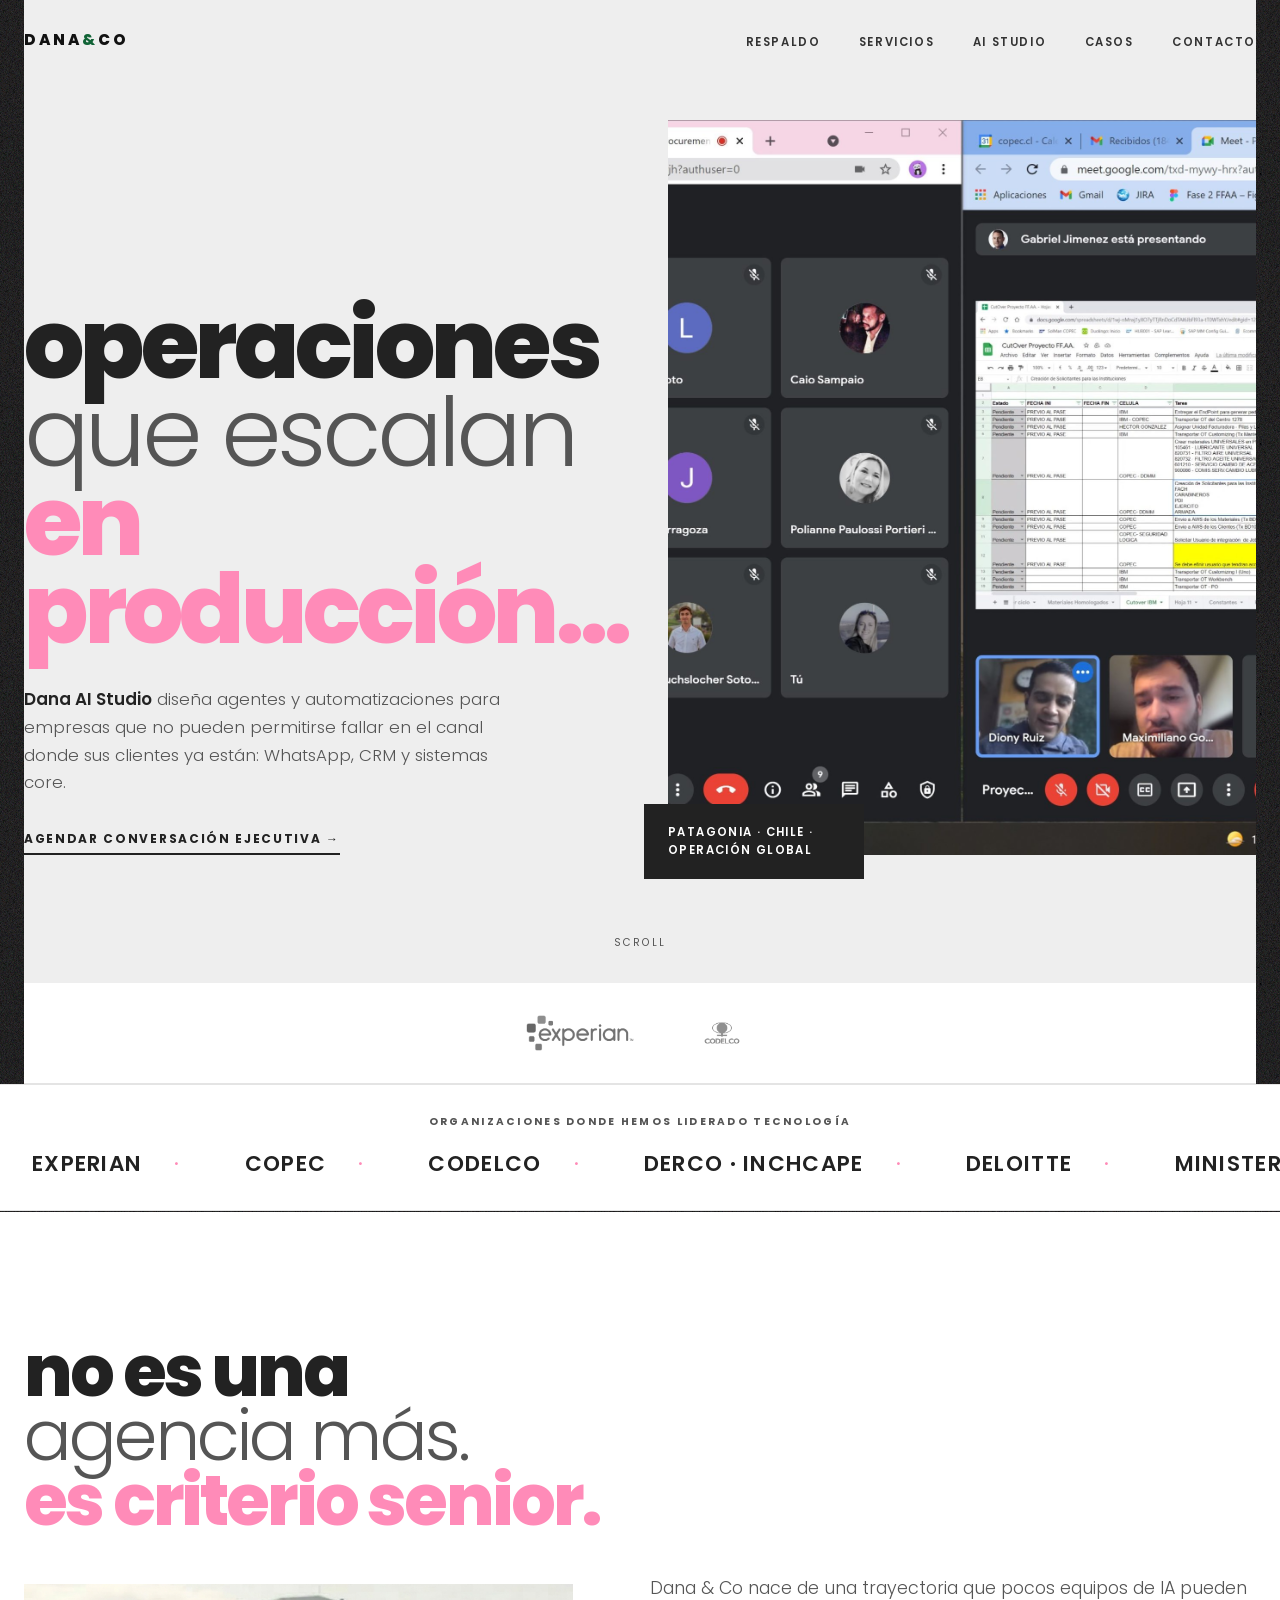
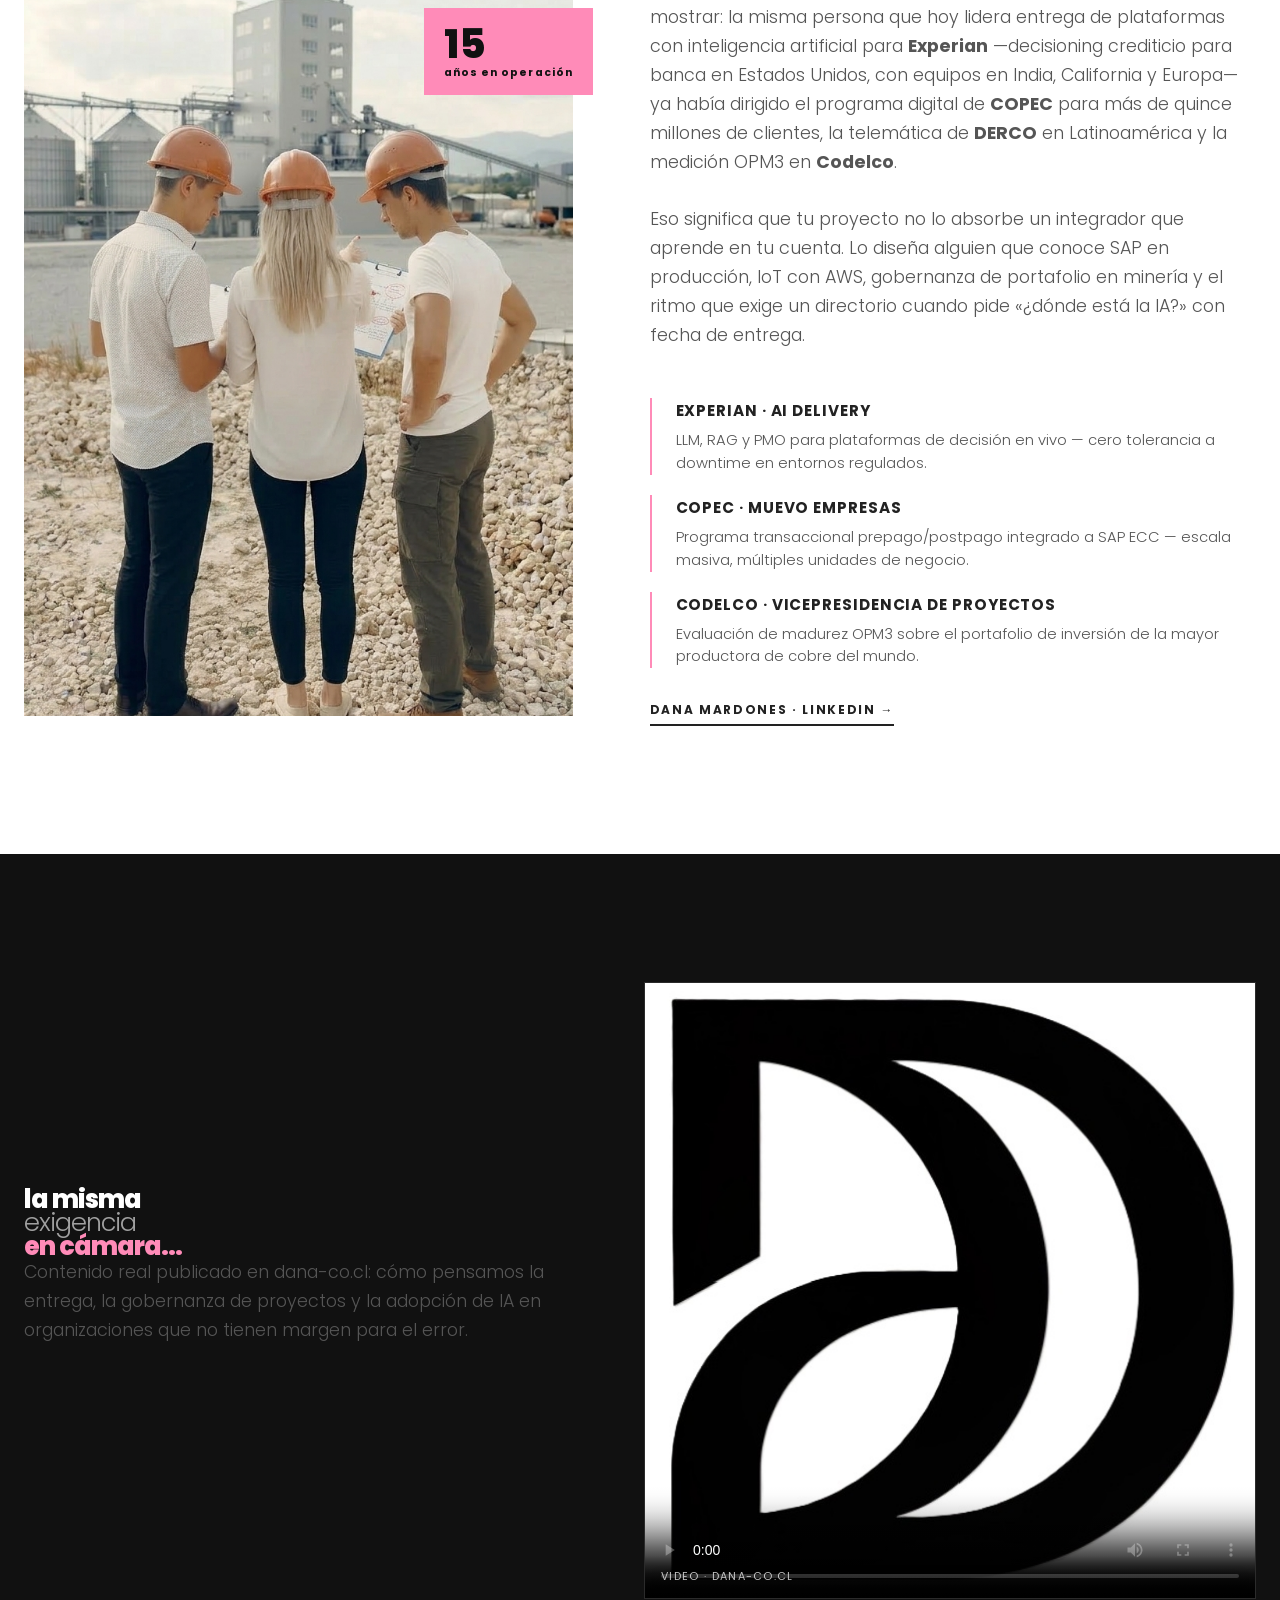
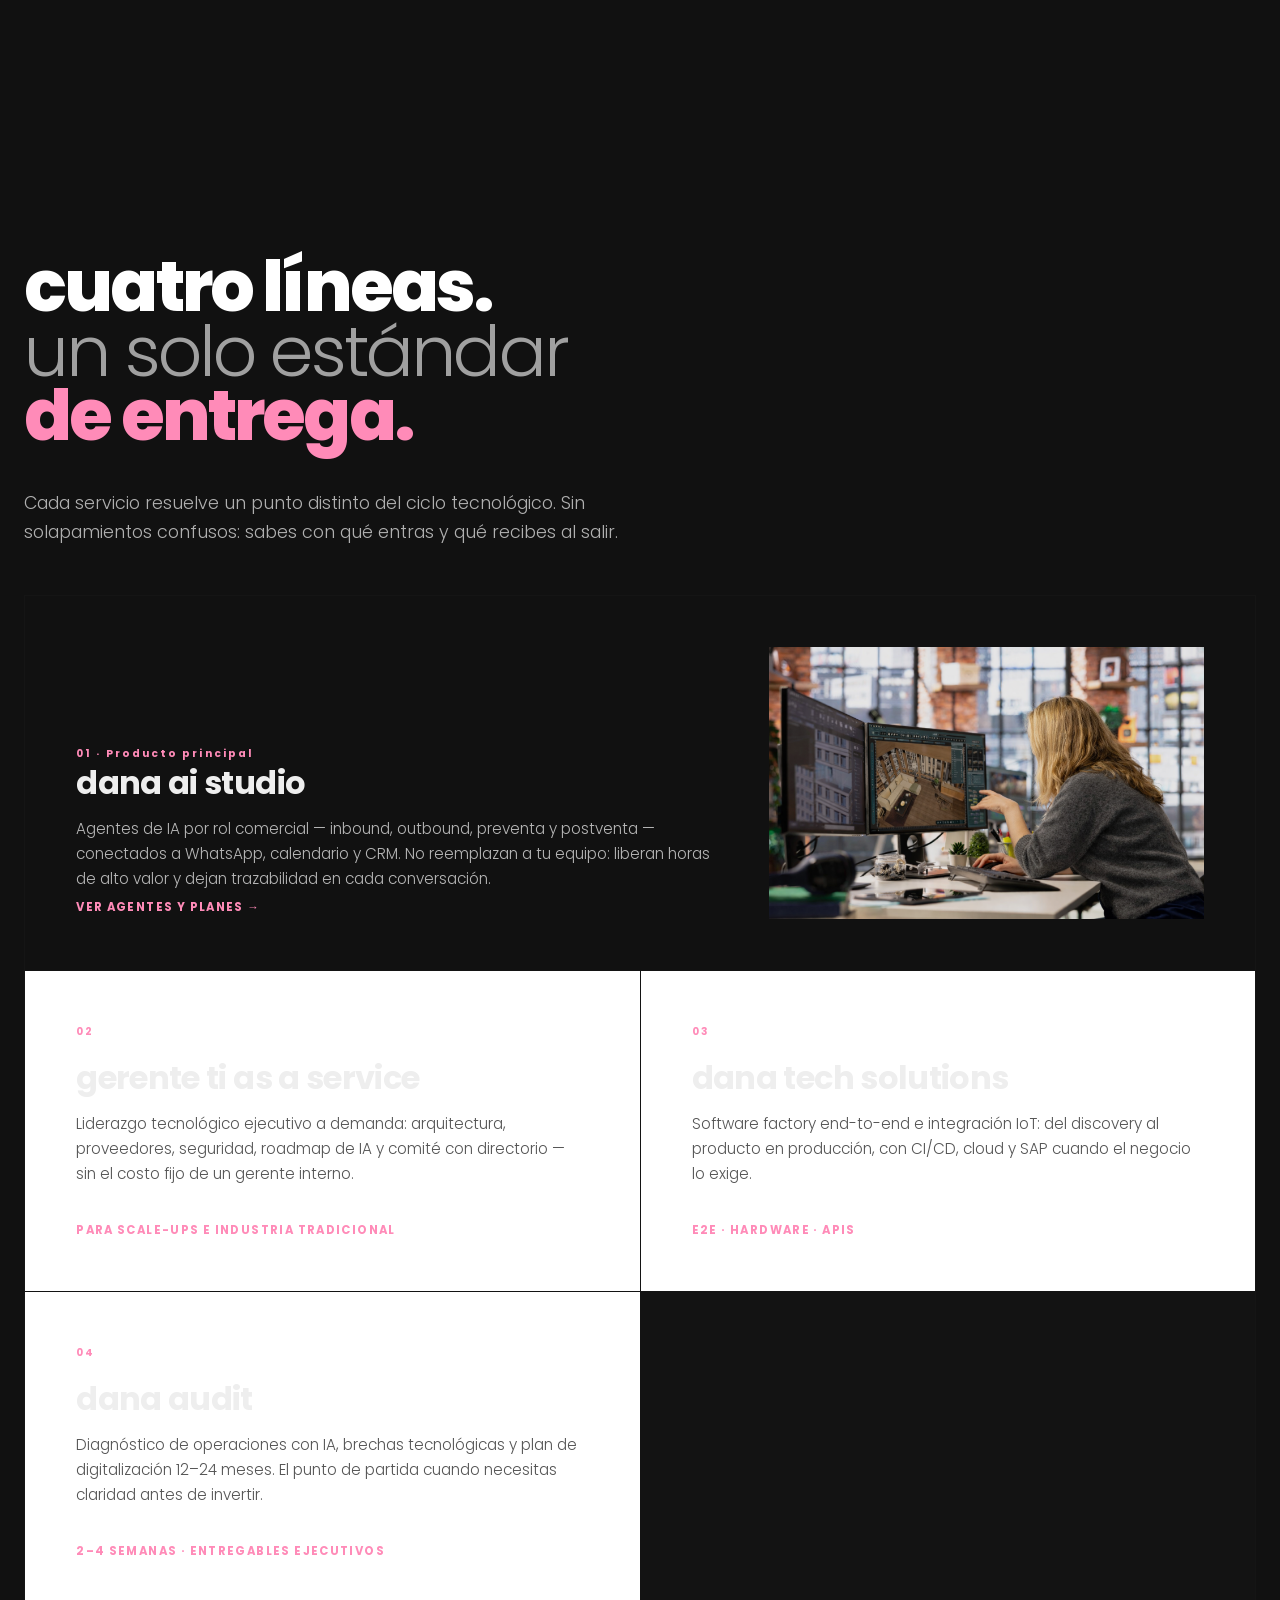
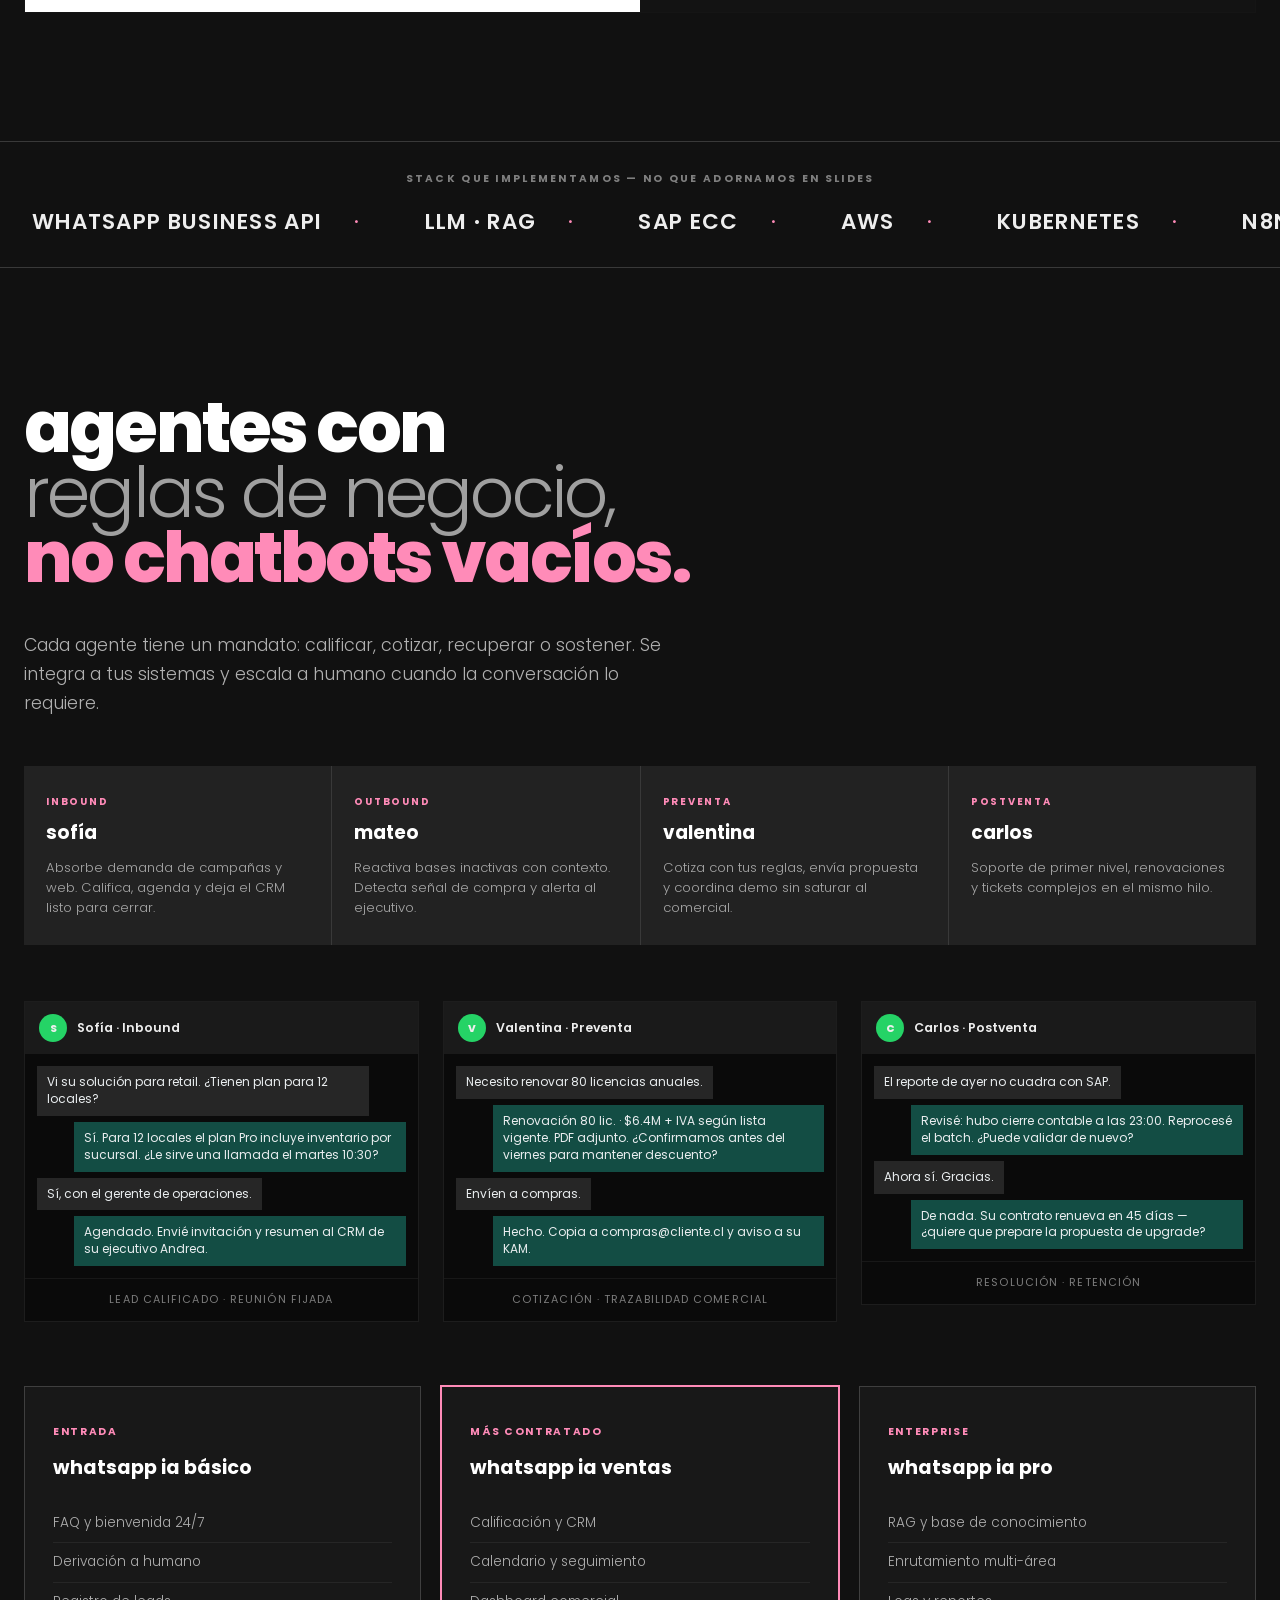
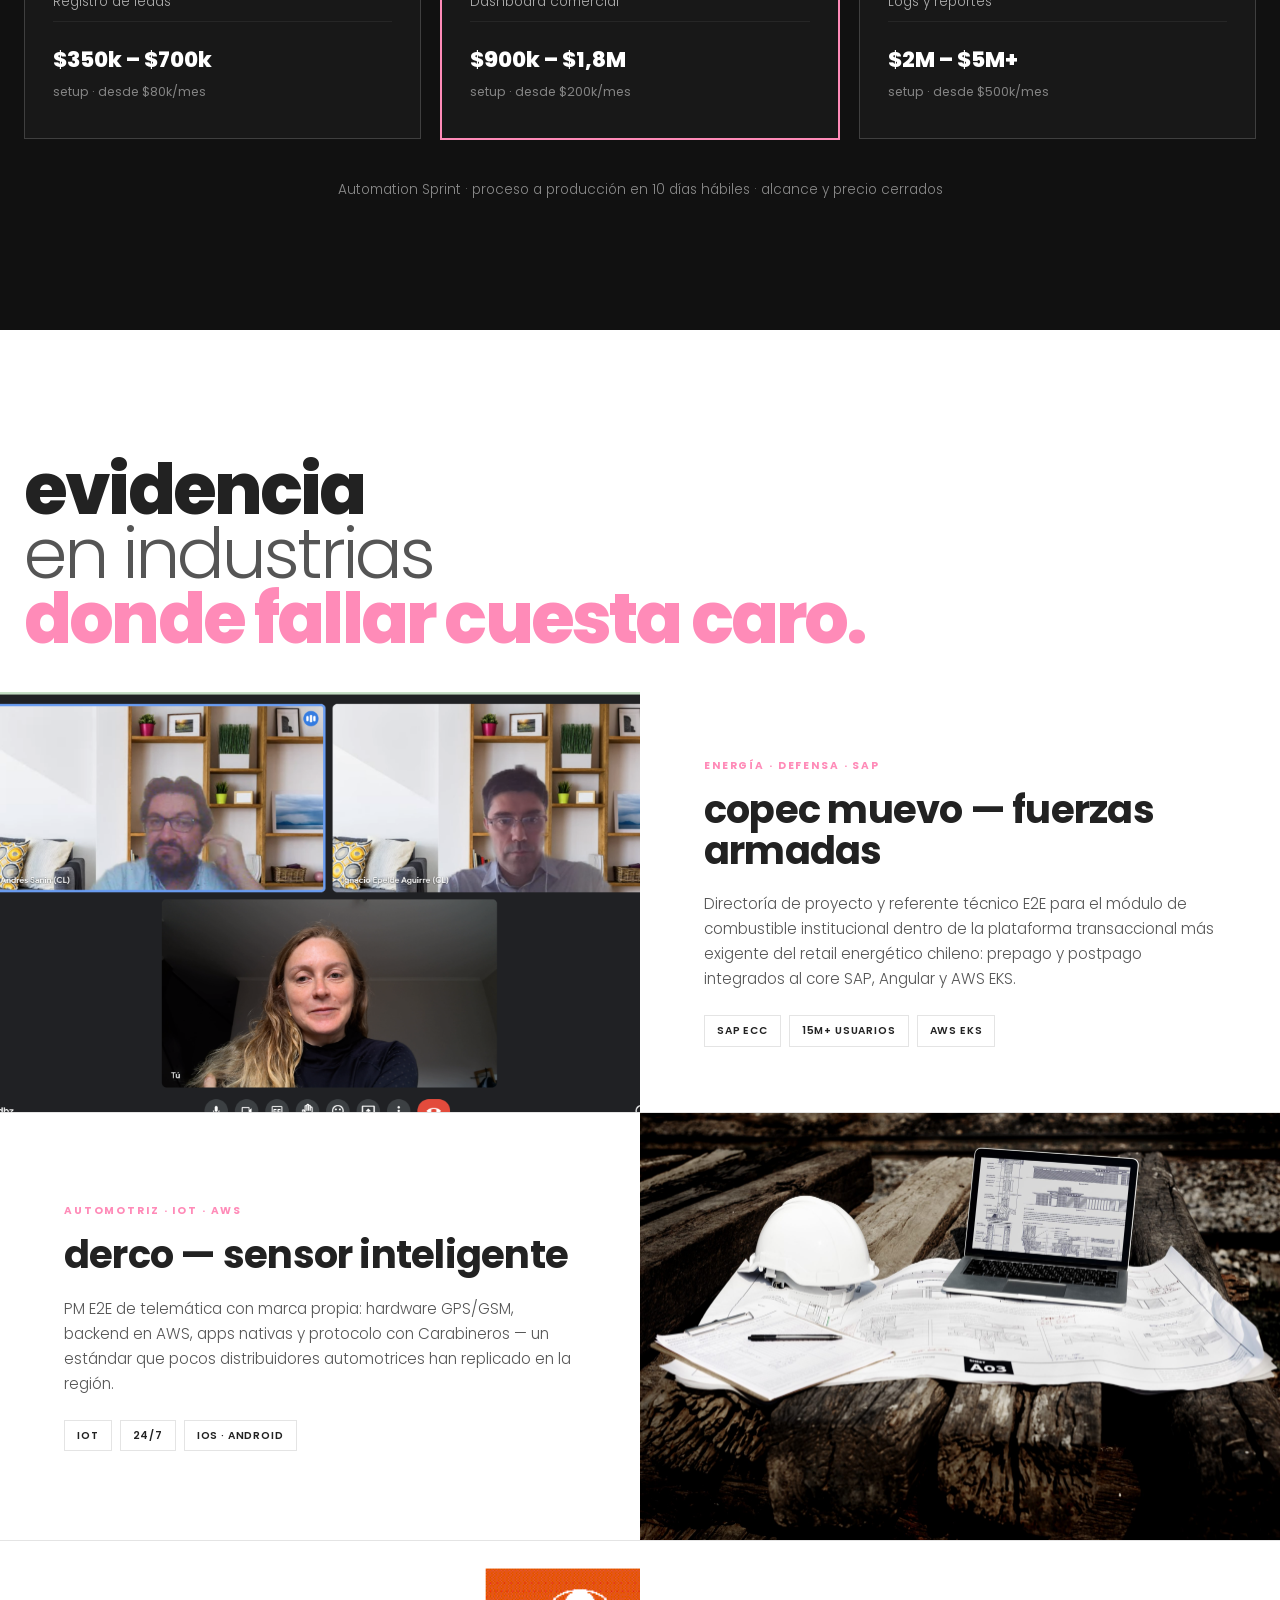
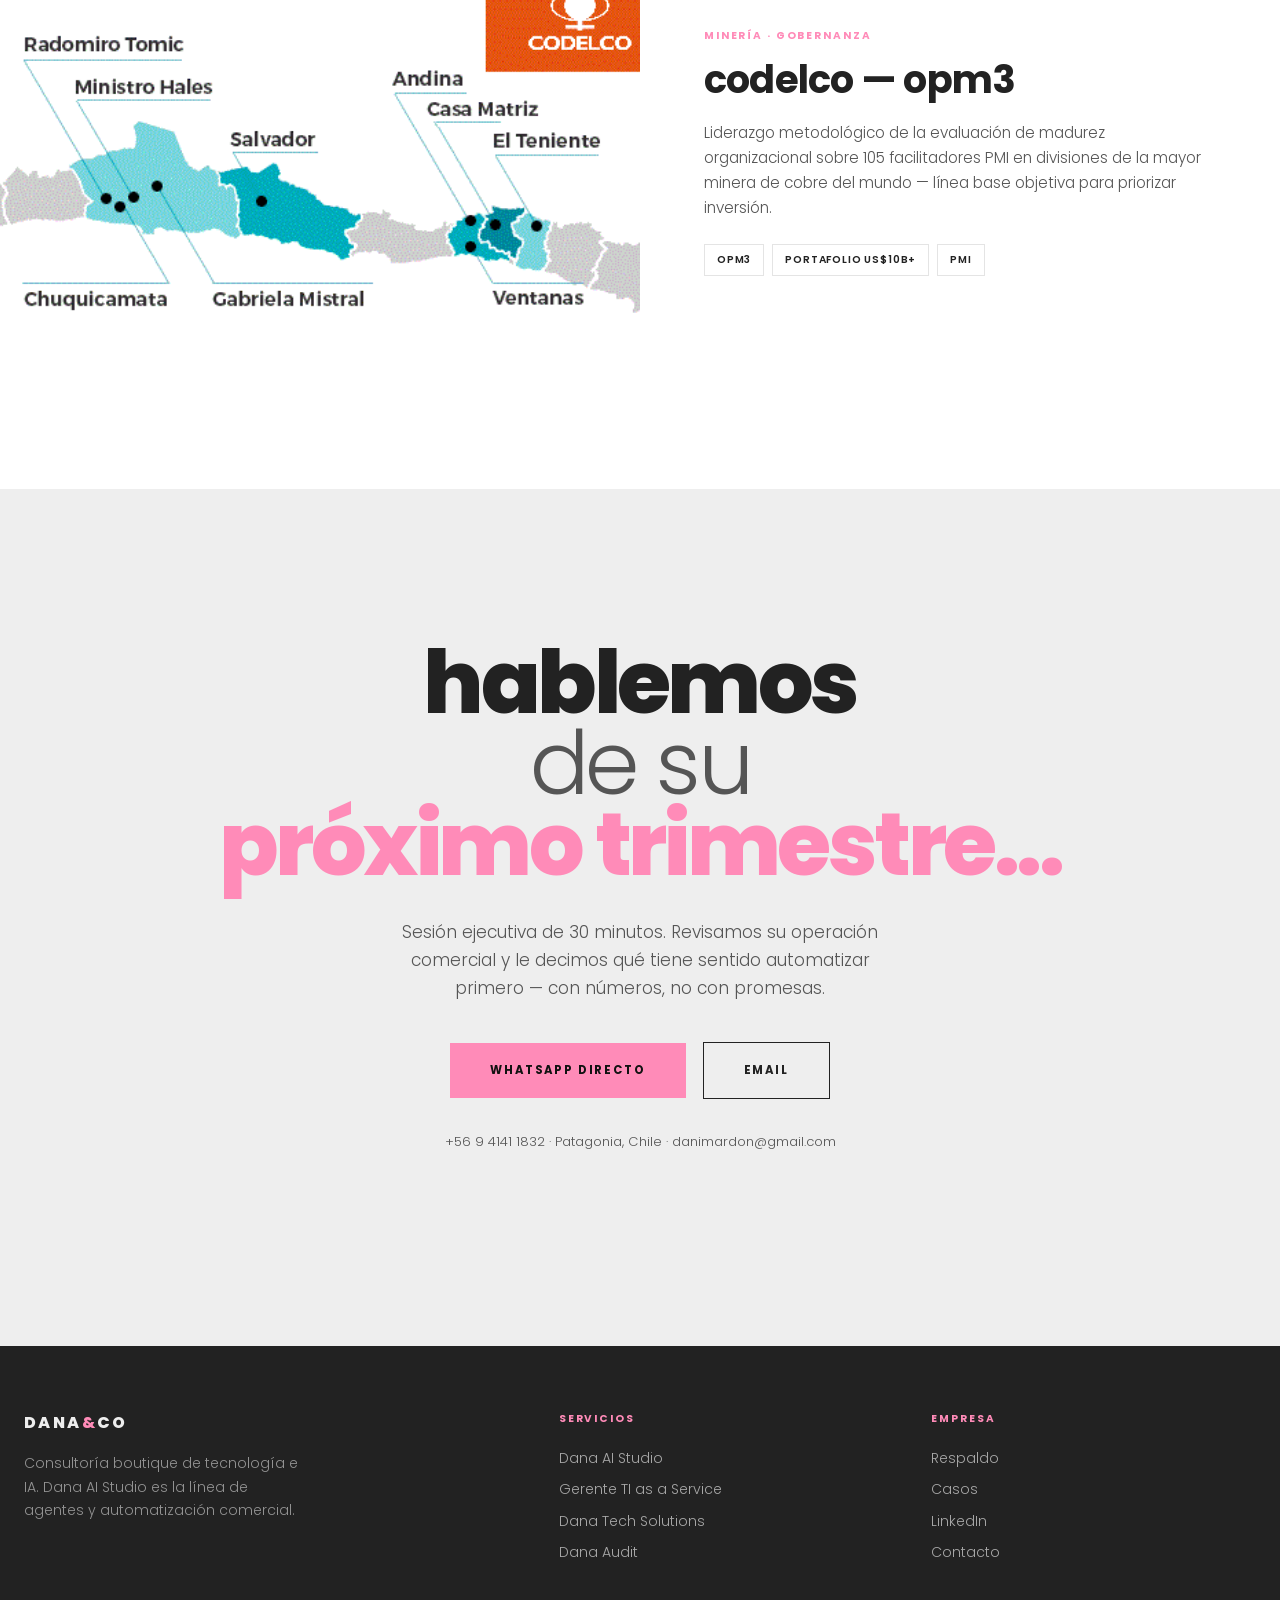
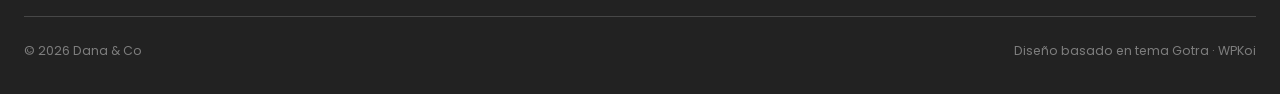
==== commit 8d059dbe: "feat: integrar fotos, video y fondo Gotra desde dana-co.cl - Descarga assets del sitio en vivo (retr" ====
--- a/index.html
+++ b/index.html
@@ -48,11 +48,20 @@
       <a href="#contacto" class="g-link" style="color:var(--g-text);border-color:var(--g-text)">Agendar conversación ejecutiva →</a>
     </div>
     <figure class="g-hero-visual">
-      <img src="assets/img/hero.webp" alt="Dana & Co — tecnología e IA" width="600" height="750" />
-      <figcaption>Patagonia · Chile · Operación global remota</figcaption>
+      <div class="g-hero-slideshow" id="heroSlideshow" aria-label="Galería Dana & Co">
+        <img src="assets/img/hero-slide-1.jpg" alt="Dana & Co — operaciones tecnológicas" class="active" width="600" height="750" />
+        <img src="assets/img/hero-slide-2.jpg" alt="Dana & Co — proyectos enterprise" width="600" height="750" />
+        <img src="assets/img/danaco.jpg" alt="Dana & Co" width="600" height="750" />
+      </div>
+      <figcaption>Patagonia · Chile · Operación global</figcaption>
     </figure>
     <span class="g-scroll-hint">scroll</span>
   </section>
+
+  <div class="g-logos-strip wrap">
+    <img src="assets/img/logo-experian.png" alt="Experian" height="36" />
+    <img src="assets/img/logo-codelco.png" alt="Codelco" height="36" />
+  </div>
 
   <div class="g-marquee-wrap">
     <p class="g-marquee-label">Organizaciones donde hemos liderado tecnología</p>
@@ -72,7 +81,7 @@
       </h2>
       <div class="g-authority">
         <div class="g-portrait">
-          <img src="assets/img/about-us-2.webp" alt="Dana Mardones — fundadora Dana & Co" width="480" height="640" />
+          <img src="assets/img/dana-mardones.png" alt="Dana Mardones — fundadora Dana & Co" width="480" height="640" />
           <div class="g-portrait-badge">15<small>años en operación</small></div>
         </div>
         <div>
@@ -97,6 +106,30 @@
             </div>
           </div>
           <a href="https://www.linkedin.com/in/danamardones/" class="g-link" target="_blank" rel="noopener">Dana Mardones · LinkedIn →</a>
+        </div>
+      </div>
+    </div>
+  </section>
+
+  <section class="g-video-section" id="video">
+    <div class="wrap reveal">
+      <div class="g-video-grid">
+        <div>
+          <h2 class="g-split light">
+            <span class="line">la misma</span>
+            <span class="line thin">exigencia</span>
+            <span class="line accent">en cámara...</span>
+          </h2>
+          <p class="g-intro">
+            Contenido real publicado en dana-co.cl: cómo pensamos la entrega, la gobernanza de proyectos y la adopción de IA en organizaciones que no tienen margen para el error.
+          </p>
+        </div>
+        <div class="g-video-wrap">
+          <video controls playsinline preload="metadata" poster="assets/img/danaco.jpg">
+            <source src="https://dana-co.cl/wp-content/uploads/2026/03/WIN_20251218_13_56_48_Pro.mp4" type="video/mp4" />
+            Tu navegador no reproduce video HTML5.
+          </video>
+          <span class="g-video-cap">Video · dana-co.cl</span>
         </div>
       </div>
     </div>
@@ -123,7 +156,7 @@
             <span class="g-svc-cta"><a href="#studio-detail" style="color:inherit">Ver agentes y planes →</a></span>
           </div>
           <div class="g-svc-visual">
-            <img src="assets/img/gotra-8.webp" alt="Dana AI Studio — automatización" width="640" height="400" />
+            <img src="assets/img/studio-visual.png" alt="Dana AI Studio — automatización" width="640" height="400" />
           </div>
         </article>
         <article class="g-svc">
@@ -282,7 +315,7 @@
     <div class="g-cases">
       <article class="g-case">
         <div class="g-case-img">
-          <img src="assets/img/about-us-1.webp" alt="COPEC Muevo — plataforma digital" width="800" height="600" />
+          <img src="assets/img/case-copec.png" alt="COPEC Muevo — plataforma digital" width="800" height="600" />
         </div>
         <div class="g-case-body">
           <div class="g-case-meta">Energía · Defensa · SAP</div>
@@ -297,7 +330,7 @@
       </article>
       <article class="g-case">
         <div class="g-case-img">
-          <img src="assets/img/gotra-8.webp" alt="DERCO Sensor Inteligente IoT" width="800" height="600" />
+          <img src="assets/img/case-construction.jpg" alt="DERCO Sensor Inteligente IoT" width="800" height="600" />
         </div>
         <div class="g-case-body">
           <div class="g-case-meta">Automotriz · IoT · AWS</div>
@@ -312,7 +345,7 @@
       </article>
       <article class="g-case">
         <div class="g-case-img">
-          <img src="assets/img/hero.webp" alt="Codelco OPM3" width="800" height="600" />
+          <img src="assets/img/codelco.gif" alt="Codelco OPM3" width="800" height="600" />
         </div>
         <div class="g-case-body">
           <div class="g-case-meta">Minería · Gobernanza</div>
--- a/css/gotra-clone.css
+++ b/css/gotra-clone.css
@@ -36,18 +36,8 @@
   font-weight: 400;
   line-height: 1.65;
   color: var(--g-text);
-  background: var(--g-bg);
+  background: var(--g-bg) url("../assets/img/gotra-bg.gif") repeat left top;
   overflow-x: hidden;
-}
-
-body::after {
-  content: "";
-  position: fixed;
-  inset: 0;
-  pointer-events: none;
-  z-index: 10000;
-  opacity: 0.035;
-  background-image: url("data:image/svg+xml,%3Csvg viewBox='0 0 256 256' xmlns='http://www.w3.org/2000/svg'%3E%3Cfilter id='n'%3E%3CfeTurbulence type='fractalNoise' baseFrequency='0.8' numOctaves='4' stitchTiles='stitch'/%3E%3C/filter%3E%3Crect width='100%25' height='100%25' filter='url(%23n)'/%3E%3C/svg%3E");
 }
 
 img {
@@ -198,11 +188,32 @@
   position: relative;
 }
 
+.g-hero-slideshow {
+  position: relative;
+  width: 100%;
+  aspect-ratio: 4/5;
+  overflow: hidden;
+  background: var(--g-surface);
+}
+
+.g-hero-slideshow img {
+  position: absolute;
+  inset: 0;
+  width: 100%;
+  height: 100%;
+  object-fit: cover;
+  opacity: 0;
+  transition: opacity 1.2s ease;
+}
+
+.g-hero-slideshow img.active {
+  opacity: 1;
+}
+
 .g-hero-visual img {
   width: 100%;
   aspect-ratio: 4/5;
   object-fit: cover;
-  filter: grayscale(20%);
 }
 
 .g-hero-visual figcaption {
@@ -899,6 +910,78 @@
   gap: 12px;
 }
 
+/* —— Logos clientes (desde dana-co.cl) —— */
+.g-logos-strip {
+  display: flex;
+  flex-wrap: wrap;
+  align-items: center;
+  justify-content: center;
+  gap: clamp(24px, 5vw, 56px);
+  padding: 32px 0;
+  border-bottom: 1px solid var(--g-line);
+  background: var(--g-white);
+}
+
+.g-logos-strip img {
+  height: 36px;
+  width: auto;
+  max-width: 140px;
+  object-fit: contain;
+  filter: grayscale(100%);
+  opacity: 0.75;
+  transition: 0.25s;
+}
+
+.g-logos-strip img:hover {
+  filter: none;
+  opacity: 1;
+}
+
+/* —— Video (dana-co.cl) —— */
+.g-video-section {
+  background: var(--g-bg-dark);
+  color: var(--g-light);
+  padding: var(--g-pad) 0;
+}
+
+.g-video-grid {
+  display: grid;
+  grid-template-columns: 1fr 1.1fr;
+  gap: clamp(32px, 5vw, 64px);
+  align-items: center;
+}
+
+.g-video-wrap {
+  position: relative;
+  background: #000;
+  border: 1px solid var(--g-line-inv);
+}
+
+.g-video-wrap video {
+  width: 100%;
+  display: block;
+  vertical-align: middle;
+}
+
+.g-video-wrap .g-video-cap {
+  position: absolute;
+  bottom: 0;
+  left: 0;
+  right: 0;
+  padding: 12px 16px;
+  font-size: 0.68rem;
+  letter-spacing: 0.12em;
+  text-transform: uppercase;
+  background: linear-gradient(transparent, rgba(0, 0, 0, 0.85));
+  color: rgba(238, 238, 238, 0.8);
+}
+
+@media (max-width: 900px) {
+  .g-video-grid {
+    grid-template-columns: 1fr;
+  }
+}
+
 /* —— Reveal JS —— */
 .reveal {
   opacity: 0;
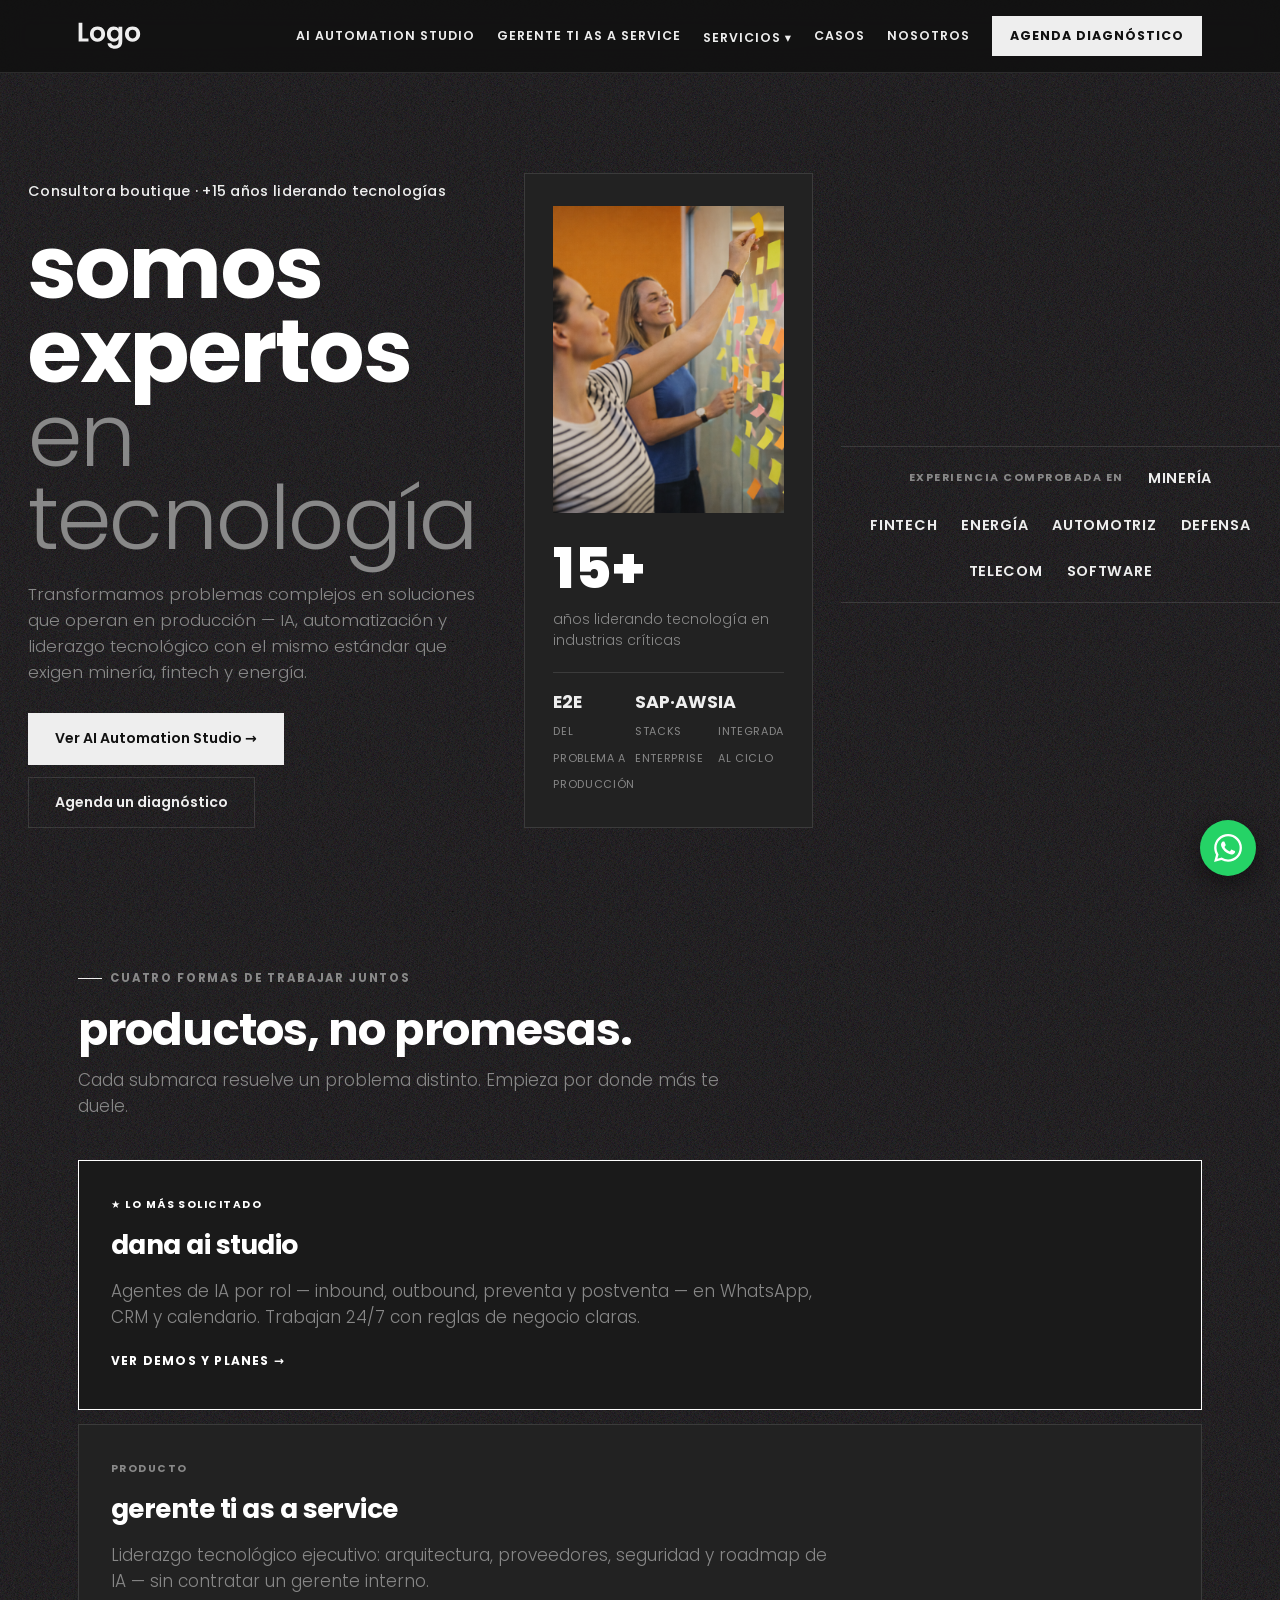
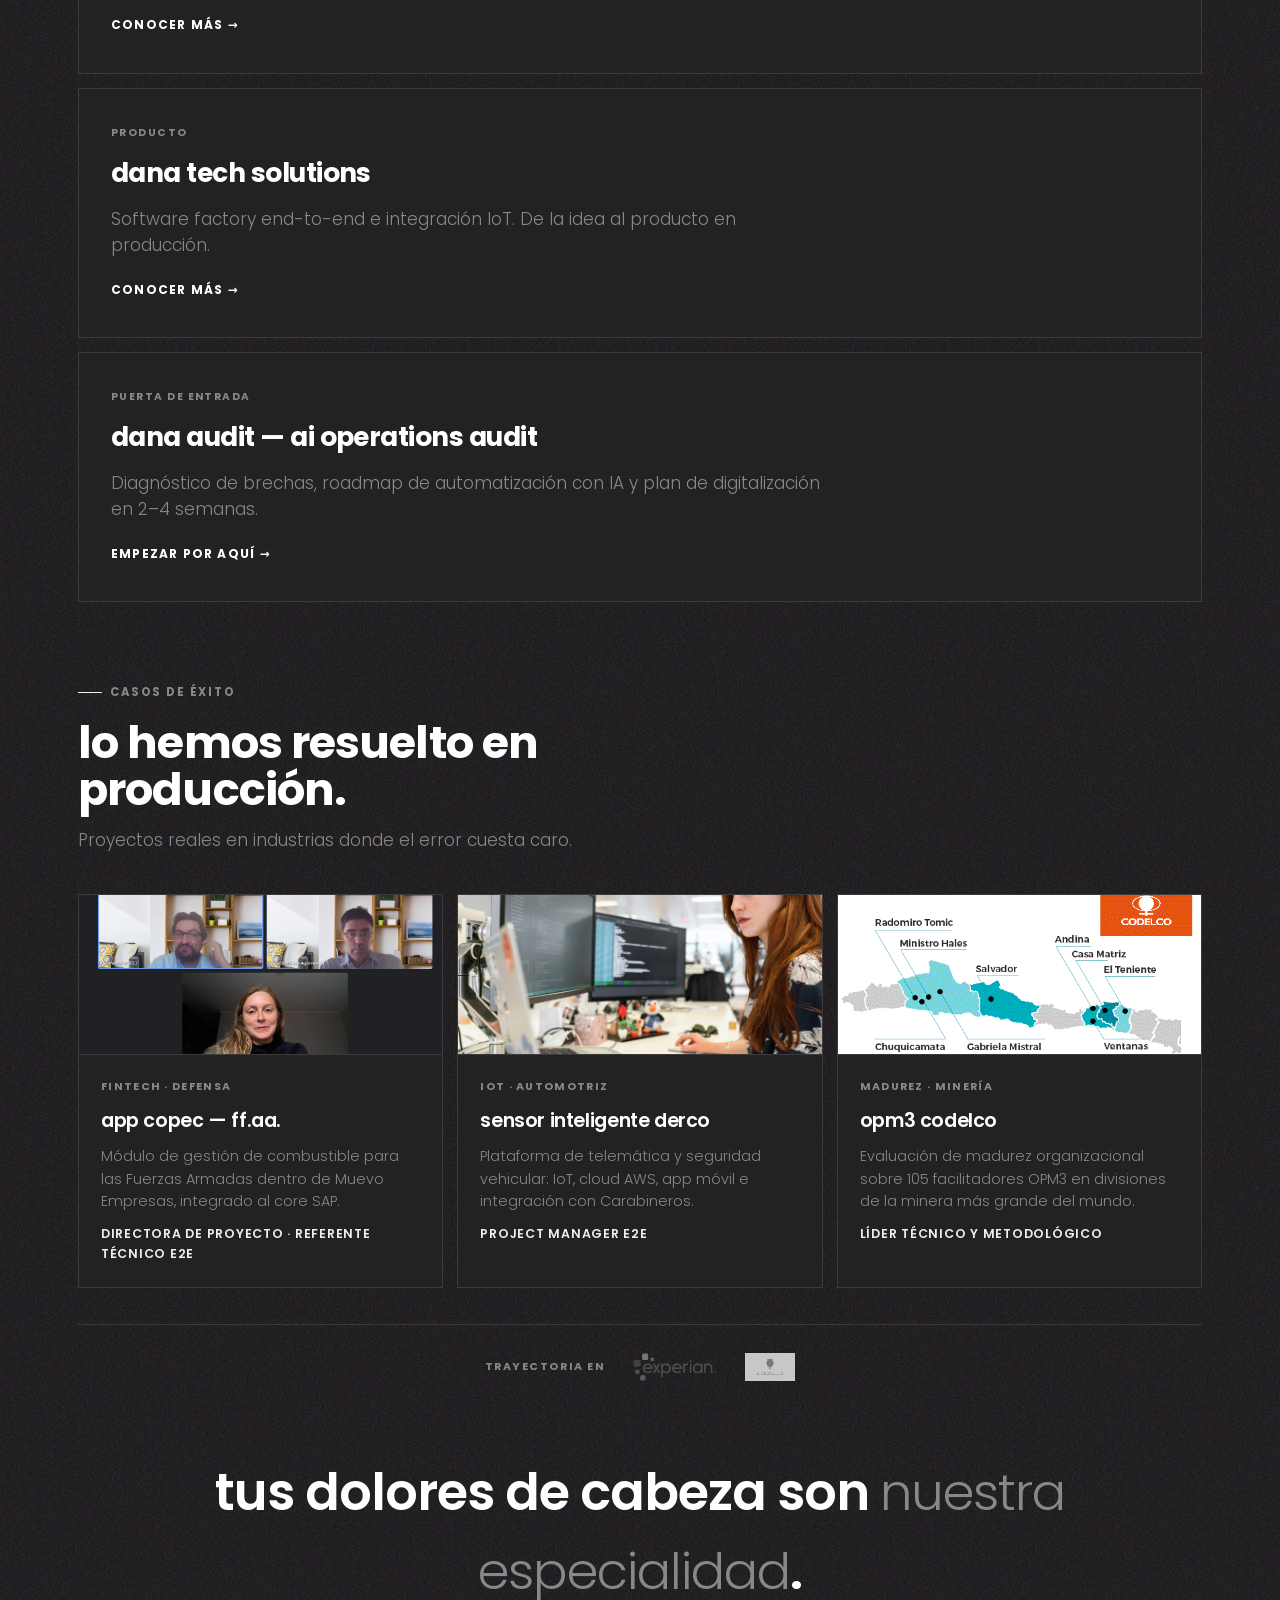
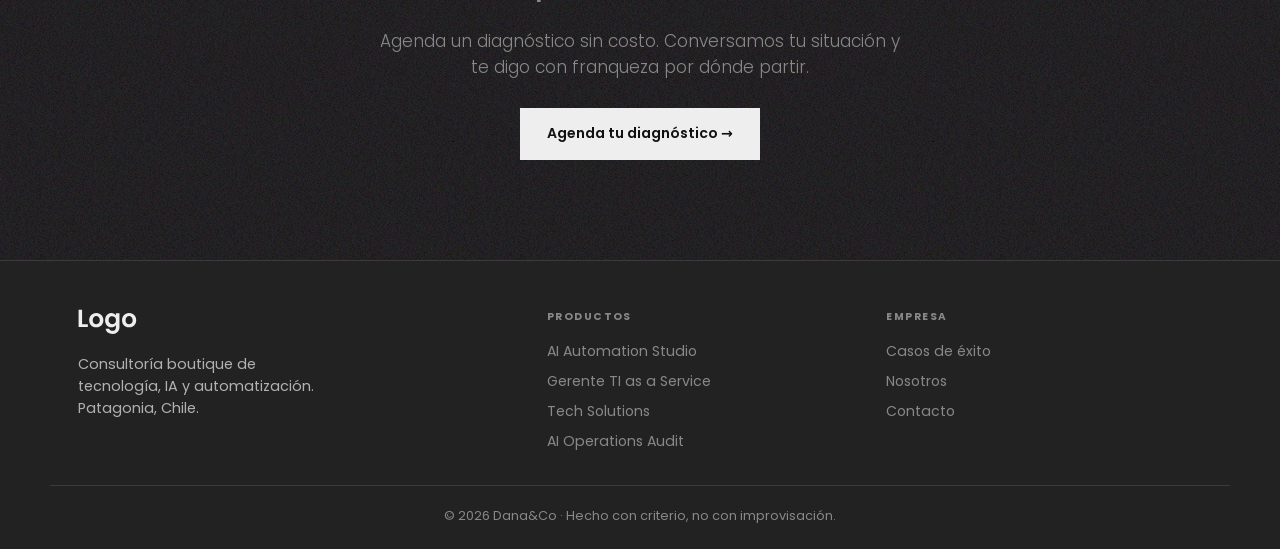
==== commit 1d2e1be6: "Refine Dana site: Gotra palette, Adereso demos, no Delivery - Dark Gotra theme (Poppins, #111/#eee) " ====
--- a/index.html
+++ b/index.html
@@ -1,413 +1,510 @@
 <!DOCTYPE html>
 <html lang="es">
 <head>
-  <meta charset="UTF-8" />
-  <meta name="viewport" content="width=device-width, initial-scale=1.0" />
-  <meta name="description" content="Dana & Co — Dana AI Studio. Tecnología e IA con respaldo de quince años en Experian, COPEC, Codelco y operaciones críticas en Latinoamérica." />
-  <title>DANA&CO — Dana AI Studio</title>
-  <link rel="preconnect" href="https://fonts.googleapis.com" />
-  <link rel="preconnect" href="https://fonts.gstatic.com" crossorigin />
-  <link rel="stylesheet" href="css/gotra-clone.css" />
+<meta charset="UTF-8">
+<meta name="viewport" content="width=device-width, initial-scale=1.0">
+<title>DANA&CO — IA, automatización y liderazgo tecnológico</title>
+<link rel="preconnect" href="https://fonts.googleapis.com">
+<link rel="preconnect" href="https://fonts.gstatic.com" crossorigin>
+<link rel="stylesheet" href="css/dana-gotra.css" />
+<link rel="icon" href="assets/img/danaco.jpg" sizes="32x32" />
 </head>
 <body>
 
-  <header class="g-header">
-    <div class="wrap">
-      <a href="#" class="g-logo">DANA<span style="color:#ff8bb8">&</span>CO</a>
-      <nav>
-        <ul class="g-nav">
-          <li><a href="#respaldo">Respaldo</a></li>
-          <li><a href="#servicios">Servicios</a></li>
-          <li><a href="#studio">AI Studio</a></li>
-          <li><a href="#casos">Casos</a></li>
-          <li><a href="#contacto">Contacto</a></li>
-        </ul>
-      </nav>
-      <button type="button" class="g-menu-btn" id="menuBtn" aria-label="Menú">Menú</button>
-    </div>
+<nav>
+  <div class="wrap nav-in">
+    <div class="logo" onclick="go('inicio')"><img src="assets/img/logo.svg" alt="DANA&CO" /></div>
+    <div class="nav-links" id="navlinks">
+      <a onclick="go('studio')">AI Automation Studio</a>
+      <a onclick="go('cto')">Gerente TI as a Service</a>
+      <div class="dd">
+        <a>Servicios ▾</a>
+        <div class="dd-menu">
+<a onclick="go('tech')"><b>Dana Tech Solutions</b><span>Software factory + IoT</span></a>
+          <a onclick="go('audit')"><b>Dana Audit</b><span>AI Operations Audit</span></a>
+        </div>
+      </div>
+      <a onclick="go('casos')">Casos</a>
+      <a onclick="go('nosotros')">Nosotros</a>
+      <a onclick="go('contacto')" class="nav-cta">Agenda diagnóstico</a>
+    </div>
+    <button class="burger" id="burger"><span></span><span></span><span></span></button>
+  </div>
+</nav>
+
+<!-- ============ INICIO ============ -->
+<div class="page active" id="inicio">
+  <header class="hero">
+    <div class="wrap hero-grid">
+      <div>
+        <p class="tagline">Consultora boutique · +15 años liderando tecnologías</p>
+        <h1 class="gotra-h1">
+          <span>somos expertos</span>
+          <span class="dim">en tecnología</span>
+        </h1>
+        <p class="lead">Transformamos problemas complejos en soluciones que operan en producción — IA, automatización y liderazgo tecnológico con el mismo estándar que exigen minería, fintech y energía.</p>
+        <div class="hero-cta">
+          <a onclick="go('studio')" class="btn btn-primary">Ver AI Automation Studio →</a>
+          <a onclick="go('contacto')" class="btn btn-ghost">Agenda un diagnóstico</a>
+        </div>
+      </div>
+      <div>
+        <div class="portrait-card">
+          <img src="assets/img/dana-mardones.png" alt="Dana Mardones" />
+          <div class="num">15<span class="accent">+</span></div>
+          <div class="lbl">años liderando tecnología en industrias críticas</div>
+          <div class="portrait-mini">
+            <div><b>E2E</b><span>del problema a producción</span></div>
+            <div><b>SAP·AWS</b><span>stacks enterprise</span></div>
+            <div><b>IA</b><span>integrada al ciclo</span></div>
+          </div>
+        </div>
+      </div>
+    </div>
+    <div class="strip"><div class="wrap strip-in">
+      <span class="t">Experiencia comprobada en</span>
+      <span class="i">Minería</span><span class="i">Fintech</span><span class="i">Energía</span>
+      <span class="i">Automotriz</span><span class="i">Defensa</span><span class="i">Telecom</span><span class="i">Software</span>
+    </div></div>
   </header>
 
-  <div class="g-overlay" id="navOverlay" aria-hidden="true">
-    <a href="#respaldo">Respaldo</a>
-    <a href="#servicios">Servicios</a>
-    <a href="#studio">AI Studio</a>
-    <a href="#casos">Casos</a>
-    <a href="#contacto">Contacto</a>
-  </div>
-
-  <section class="g-hero wrap">
-    <div>
-      <h1 class="g-split g-hero-title">
-        <span class="line">operaciones</span>
-        <span class="line thin">que escalan</span>
-        <span class="line accent">en producción...</span>
-      </h1>
-      <p class="g-hero-lead">
-        <strong>Dana AI Studio</strong> diseña agentes y automatizaciones para empresas que no pueden permitirse fallar en el canal donde sus clientes ya están: WhatsApp, CRM y sistemas core.
-      </p>
-      <a href="#contacto" class="g-link" style="color:var(--g-text);border-color:var(--g-text)">Agendar conversación ejecutiva →</a>
-    </div>
-    <figure class="g-hero-visual">
-      <div class="g-hero-slideshow" id="heroSlideshow" aria-label="Galería Dana & Co">
-        <img src="assets/img/hero-slide-1.jpg" alt="Dana & Co — operaciones tecnológicas" class="active" width="600" height="750" />
-        <img src="assets/img/hero-slide-2.jpg" alt="Dana & Co — proyectos enterprise" width="600" height="750" />
-        <img src="assets/img/danaco.jpg" alt="Dana & Co" width="600" height="750" />
-      </div>
-      <figcaption>Patagonia · Chile · Operación global</figcaption>
-    </figure>
-    <span class="g-scroll-hint">scroll</span>
-  </section>
-
-  <div class="g-logos-strip wrap">
-    <img src="assets/img/logo-experian.png" alt="Experian" height="36" />
-    <img src="assets/img/logo-codelco.png" alt="Codelco" height="36" />
-  </div>
-
-  <div class="g-marquee-wrap">
-    <p class="g-marquee-label">Organizaciones donde hemos liderado tecnología</p>
-    <div class="g-marquee" aria-hidden="true">
-      <div class="g-marquee-inner" id="marquee-clients"></div>
-    </div>
-  </div>
-
-  <hr class="g-rule" />
-
-  <section class="g-section white" id="respaldo">
-    <div class="wrap reveal">
-      <h2 class="g-split">
-        <span class="line">no es una</span>
-        <span class="line thin">agencia más.</span>
-        <span class="line accent">es criterio senior.</span>
-      </h2>
-      <div class="g-authority">
-        <div class="g-portrait">
-          <img src="assets/img/dana-mardones.png" alt="Dana Mardones — fundadora Dana & Co" width="480" height="640" />
-          <div class="g-portrait-badge">15<small>años en operación</small></div>
-        </div>
-        <div>
-          <p class="g-intro" style="margin-bottom:28px">
-            Dana & Co nace de una trayectoria que pocos equipos de IA pueden mostrar: la misma persona que hoy lidera entrega de plataformas con inteligencia artificial para <strong>Experian</strong> —decisioning crediticio para banca en Estados Unidos, con equipos en India, California y Europa— ya había dirigido el programa digital de <strong>COPEC</strong> para más de quince millones de clientes, la telemática de <strong>DERCO</strong> en Latinoamérica y la medición OPM3 en <strong>Codelco</strong>.
-          </p>
-          <p class="g-intro">
-            Eso significa que tu proyecto no lo absorbe un integrador que aprende en tu cuenta. Lo diseña alguien que conoce SAP en producción, IoT con AWS, gobernanza de portafolio en minería y el ritmo que exige un directorio cuando pide «¿dónde está la IA?» con fecha de entrega.
-          </p>
-          <div class="g-credentials">
-            <div class="g-cred">
-              <h4>Experian · AI Delivery</h4>
-              <p>LLM, RAG y PMO para plataformas de decisión en vivo — cero tolerancia a downtime en entornos regulados.</p>
+  <section>
+    <div class="wrap">
+      <div class="sec-head">
+        <span class="eyebrow">Cuatro formas de trabajar juntos</span>
+        <h2>Productos, no promesas.</h2>
+        <p>Cada submarca resuelve un problema distinto. Empieza por donde más te duele.</p>
+      </div>
+
+            <div class="brandstack">
+        <div class="brandcard studio" onclick="go('studio')">
+          <span class="tag">★ Lo más solicitado</span>
+          <h3>Dana AI Studio</h3>
+          <p>Agentes de IA por rol — inbound, outbound, preventa y postventa — en WhatsApp, CRM y calendario. Trabajan 24/7 con reglas de negocio claras.</p>
+          <span class="go">Ver demos y planes →</span>
+        </div>
+        <div class="brandcard" onclick="go('cto')">
+          <span class="tag">Producto</span>
+          <h3>Gerente TI as a Service</h3>
+          <p>Liderazgo tecnológico ejecutivo: arquitectura, proveedores, seguridad y roadmap de IA — sin contratar un gerente interno.</p>
+          <span class="go">Conocer más →</span>
+        </div>
+        <div class="brandcard" onclick="go('tech')">
+          <span class="tag">Producto</span>
+          <h3>Dana Tech Solutions</h3>
+          <p>Software factory end-to-end e integración IoT. De la idea al producto en producción.</p>
+          <span class="go">Conocer más →</span>
+        </div>
+        <div class="brandcard" onclick="go('audit')">
+          <span class="tag">Puerta de entrada</span>
+          <h3>Dana Audit — AI Operations Audit</h3>
+          <p>Diagnóstico de brechas, roadmap de automatización con IA y plan de digitalización en 2–4 semanas.</p>
+          <span class="go">Empezar por aquí →</span>
+        </div>
+      </div>
+    </div>
+  </section>
+
+  <section style="padding-top:0">
+    <div class="wrap">
+      <div class="sec-head"><span class="eyebrow">Casos de éxito</span><h2>Lo hemos resuelto en producción.</h2><p>Proyectos reales en industrias donde el error cuesta caro.</p></div>
+      <div class="case-grid">
+        <div class="case has-thumb" onclick="go('caso-copec')"><img class="case-thumb" src="assets/img/case-copec.png" alt="App COPEC FF.AA." loading="lazy" /><div class="case-body"><div class="cat">Fintech · Defensa</div><h3>App COPEC — FF.AA.</h3><p>Módulo de gestión de combustible para las Fuerzas Armadas dentro de Muevo Empresas, integrado al core SAP.</p><div class="role">Directora de proyecto · Referente técnico E2E</div></div></div>
+        <div class="case has-thumb" onclick="go('caso-derco')"><img class="case-thumb" src="assets/img/hero-slide-2.jpg" alt="Sensor Inteligente DERCO" loading="lazy" /><div class="case-body"><div class="cat">IoT · Automotriz</div><h3>Sensor Inteligente DERCO</h3><p>Plataforma de telemática y seguridad vehicular: IoT, cloud AWS, app móvil e integración con Carabineros.</p><div class="role">Project Manager E2E</div></div></div>
+        <div class="case has-thumb" onclick="go('caso-codelco')"><img class="case-thumb" src="assets/img/codelco.gif" alt="OPM3 Codelco" loading="lazy" /><div class="case-body"><div class="cat">Madurez · Minería</div><h3>OPM3 Codelco</h3><p>Evaluación de madurez organizacional sobre 105 facilitadores OPM3 en divisiones de la minera más grande del mundo.</p><div class="role">Líder técnico y metodológico</div></div></div>
+      </div>
+      <div class="trust-logos">
+        <span class="trust-label">Trayectoria en</span>
+        <img src="assets/img/logo-experian.png" alt="Experian" height="28" loading="lazy" />
+        <img src="assets/img/logo-codelco.png" alt="Codelco" height="28" loading="lazy" />
+      </div>
+    </div>
+  </section>
+
+  <section class="final" style="padding-top:0">
+    <div class="wrap">
+      <h2>Tus dolores de cabeza son <em>nuestra especialidad</em>.</h2>
+      <p>Agenda un diagnóstico sin costo. Conversamos tu situación y te digo con franqueza por dónde partir.</p>
+      <a onclick="go('contacto')" class="btn btn-primary">Agenda tu diagnóstico →</a>
+    </div>
+  </section>
+</div>
+
+<!-- ============ AI AUTOMATION STUDIO ============ -->
+<div class="page" id="studio">
+  <section class="phero">
+    <div class="wrap">
+      <span class="eyebrow">★ Dana AI Studio</span>
+      <h1>IA que responde, califica y <em>vende automáticamente</em>.</h1>
+      <p class="sub">Implementamos asistentes inteligentes y automatizaciones que atienden a tus clientes 24/7, capturan leads y derivan a tu equipo solo las oportunidades reales — sin contratar más personal.</p>
+    </div>
+  </section>
+
+  <section style="padding-top:10px">
+    <div class="wrap">
+      <div class="whofor">
+        <h3>Para quién es</h3>
+        <div class="who-grid">
+          <div class="who"><span class="dot"></span>Clínicas dentales, estética y kinesiología</div>
+          <div class="who"><span class="dot"></span>Inmobiliarias y corredores de propiedades</div>
+          <div class="who"><span class="dot"></span>Academias, cursos y educación</div>
+          <div class="who"><span class="dot"></span>Servicios técnicos y mantenimiento</div>
+          <div class="who"><span class="dot"></span>Restaurantes, banquetería y eventos</div>
+          <div class="who"><span class="dot"></span>Estudios de abogados, contadores y asesorías</div>
+        </div>
+      </div>
+
+      <h2 style="font-size:1.7rem;margin:10px 0 6px">Cómo funciona</h2>
+      <div class="flow">
+        <div class="flow-step"><div class="s">1</div><p>Tu cliente escribe por WhatsApp</p></div>
+        <div class="flow-step"><div class="s">2</div><p>La IA responde al instante</p></div>
+        <div class="flow-step"><div class="s">3</div><p>El lead queda registrado</p></div>
+        <div class="flow-step"><div class="s">4</div><p>El sistema agenda o deriva</p></div>
+        <div class="flow-step"><div class="s">5</div><p>Tu equipo recibe el resumen</p></div>
+      </div>
+
+      
+      <div id="dana-demos-widget">
+        <div class="adw-container">
+          <div class="adw-left">
+            <span class="adw-badge">Demos interactivas</span>
+            <h2 class="adw-title">Agentes que se adaptan<br>a <span>tu operación</span></h2>
+            <p class="adw-subtitle">Explora cómo cada agente resuelve un tramo de tu embudo comercial — con conversaciones reales en WhatsApp.</p>
+            <p class="adw-tabs-label">Agentes</p>
+            <div class="adw-tabs">
+              <button type="button" class="adw-tab active" data-adw="inbound" onclick="danaDemoSwitch('inbound')"><span class="adw-tab-icon">S</span> Sofía · Inbound</button>
+              <button type="button" class="adw-tab" data-adw="outbound" onclick="danaDemoSwitch('outbound')"><span class="adw-tab-icon">M</span> Mateo · Outbound</button>
+              <button type="button" class="adw-tab" data-adw="preventa" onclick="danaDemoSwitch('preventa')"><span class="adw-tab-icon">V</span> Valentina · Preventa</button>
+              <button type="button" class="adw-tab" data-adw="postventa" onclick="danaDemoSwitch('postventa')"><span class="adw-tab-icon">C</span> Carlos · Postventa</button>
             </div>
-            <div class="g-cred">
-              <h4>COPEC · Muevo Empresas</h4>
-              <p>Programa transaccional prepago/postpago integrado a SAP ECC — escala masiva, múltiples unidades de negocio.</p>
+            <ul class="adw-features" id="adw-features">
+              <li>Responde al instante y califica la intención del cliente</li>
+              <li>Registra el lead y deriva solo oportunidades reales</li>
+              <li>Integración con calendario, CRM y resumen al equipo</li>
+            </ul>
+          </div>
+          <div class="adw-right">
+            <div class="adw-panel active" id="adw-inbound">
+              <div class="dana-phone"><div class="dana-phone-head"><span class="dana-phone-dot">S</span> Sofía · Inbound</div><div class="dana-phone-body"><div class="dana-msg in">Hola, vi su servicio para clínicas. ¿Atienden por Isapre?</div><div class="dana-msg out">Sí. ¿Prefiere horario AM o PM para una evaluación inicial?</div><div class="dana-msg in">AM, por favor.</div><div class="dana-msg out">Agendado martes 10:30. Resumen enviado a su CRM.</div></div></div>
             </div>
-            <div class="g-cred">
-              <h4>Codelco · Vicepresidencia de Proyectos</h4>
-              <p>Evaluación de madurez OPM3 sobre el portafolio de inversión de la mayor productora de cobre del mundo.</p>
+            <div class="adw-panel" id="adw-outbound">
+              <div class="dana-phone"><div class="dana-phone-head"><span class="dana-phone-dot">M</span> Mateo · Outbound</div><div class="dana-phone-body"><div class="dana-msg out">Hola Ana, le escribo por su consulta de marzo sobre automatización.</div><div class="dana-msg in">Sí, lo dejamos pendiente.</div><div class="dana-msg out">¿Le sirve una llamada de 15 min el jueves?</div><div class="dana-msg in">Sí, en la tarde.</div></div></div>
+            </div>
+            <div class="adw-panel" id="adw-preventa">
+              <div class="dana-phone"><div class="dana-phone-head"><span class="dana-phone-dot">V</span> Valentina · Preventa</div><div class="dana-phone-body"><div class="dana-msg in">Necesito cotización para 40 usuarios.</div><div class="dana-msg out">Plan Pro: $4.2M + IVA/mes. PDF adjunto con alcance.</div><div class="dana-msg in">Envíen a compras.</div><div class="dana-msg out">Hecho. Aviso a su ejecutivo asignado.</div></div></div>
+            </div>
+            <div class="adw-panel" id="adw-postventa">
+              <div class="dana-phone"><div class="dana-phone-head"><span class="dana-phone-dot">C</span> Carlos · Postventa</div><div class="dana-phone-body"><div class="dana-msg in">No puedo generar el informe mensual.</div><div class="dana-msg out">Corregido: permiso de rol actualizado. ¿Puede reintentar?</div><div class="dana-msg in">Listo, gracias.</div><div class="dana-msg out">Su plan renueva en 30 días — ¿envío propuesta de upgrade?</div></div></div>
             </div>
           </div>
-          <a href="https://www.linkedin.com/in/danamardones/" class="g-link" target="_blank" rel="noopener">Dana Mardones · LinkedIn →</a>
-        </div>
-      </div>
-    </div>
-  </section>
-
-  <section class="g-video-section" id="video">
-    <div class="wrap reveal">
-      <div class="g-video-grid">
+        </div>
+      </div>
+
+      <h2 style="font-size:1.7rem;margin:36px 0 18px">Planes WhatsApp IA</h2>
+      <div class="packs">
+        <div class="pack">
+          <span class="pack-tag">Básico · Entrada rápida</span>
+          <h3>WhatsApp IA Básico</h3>
+          <p class="for">Para negocios con muchas consultas repetidas que quieren dejar de responder a mano.</p>
+          <ul>
+            <li>Bot de bienvenida</li>
+            <li>Respuestas a preguntas frecuentes</li>
+            <li>Derivación a un humano cuando se necesita</li>
+            <li>Registro de leads en Google Sheets</li>
+          </ul>
+          <div class="pack-price"><b>$350.000 – $700.000</b><span>setup · mantención $80.000–$180.000 /mes</span></div>
+        </div>
+        <div class="pack featured">
+          <span class="pack-tag">Ventas · Más vendido</span>
+          <h3>WhatsApp IA Ventas</h3>
+          <p class="for">Para negocios que quieren convertir consultas en ventas, no solo responder.</p>
+          <ul>
+            <li>Todo lo del plan Básico</li>
+            <li>Calificación automática de leads</li>
+            <li>Integración con calendario y CRM</li>
+            <li>Seguimiento automático</li>
+            <li>Dashboard para el vendedor</li>
+          </ul>
+          <div class="pack-price"><b>$900.000 – $1.800.000</b><span>setup · mantención $200.000–$450.000 /mes</span></div>
+        </div>
+        <div class="pack">
+          <span class="pack-tag">Pro · Operación compleja</span>
+          <h3>WhatsApp IA Pro</h3>
+          <p class="for">Para empresas con múltiples áreas y operación más sofisticada.</p>
+          <ul>
+            <li>Agentes IA con base de conocimiento (RAG)</li>
+            <li>Enrutamiento inteligente por área</li>
+            <li>Reportes y logs</li>
+            <li>Revisión humana y múltiples flujos</li>
+          </ul>
+          <div class="pack-price"><b>$2.000.000 – $5.000.000+</b><span>setup · mantención desde $500.000 /mes</span></div>
+        </div>
+      </div>
+
+      <div class="sprint">
         <div>
-          <h2 class="g-split light">
-            <span class="line">la misma</span>
-            <span class="line thin">exigencia</span>
-            <span class="line accent">en cámara...</span>
-          </h2>
-          <p class="g-intro">
-            Contenido real publicado en dana-co.cl: cómo pensamos la entrega, la gobernanza de proyectos y la adopción de IA en organizaciones que no tienen margen para el error.
-          </p>
-        </div>
-        <div class="g-video-wrap">
-          <video controls playsinline preload="metadata" poster="assets/img/danaco.jpg">
-            <source src="https://dana-co.cl/wp-content/uploads/2026/03/WIN_20251218_13_56_48_Pro.mp4" type="video/mp4" />
-            Tu navegador no reproduce video HTML5.
-          </video>
-          <span class="g-video-cap">Video · dana-co.cl</span>
-        </div>
-      </div>
-    </div>
-  </section>
-
-  <section class="g-section dark" id="servicios">
-    <div class="wrap reveal">
-      <h2 class="g-split light">
-        <span class="line">cuatro líneas.</span>
-        <span class="line thin">un solo estándar</span>
-        <span class="line accent">de entrega.</span>
-      </h2>
-      <p class="g-intro">
-        Cada servicio resuelve un punto distinto del ciclo tecnológico. Sin solapamientos confusos: sabes con qué entras y qué recibes al salir.
-      </p>
-      <div class="g-services">
-        <article class="g-svc featured" id="studio">
-          <div>
-            <span class="g-svc-num">01 · Producto principal</span>
-            <h3>dana ai studio</h3>
-            <p>
-              Agentes de IA por rol comercial — inbound, outbound, preventa y postventa — conectados a WhatsApp, calendario y CRM. No reemplazan a tu equipo: liberan horas de alto valor y dejan trazabilidad en cada conversación.
-            </p>
-            <span class="g-svc-cta"><a href="#studio-detail" style="color:inherit">Ver agentes y planes →</a></span>
-          </div>
-          <div class="g-svc-visual">
-            <img src="assets/img/studio-visual.png" alt="Dana AI Studio — automatización" width="640" height="400" />
-          </div>
-        </article>
-        <article class="g-svc">
-          <span class="g-svc-num">02</span>
-          <h3>gerente ti as a service</h3>
-          <p>
-            Liderazgo tecnológico ejecutivo a demanda: arquitectura, proveedores, seguridad, roadmap de IA y comité con directorio — sin el costo fijo de un gerente interno.
-          </p>
-          <span class="g-svc-cta">Para scale-ups e industria tradicional</span>
-        </article>
-        <article class="g-svc">
-          <span class="g-svc-num">03</span>
-          <h3>dana tech solutions</h3>
-          <p>
-            Software factory end-to-end e integración IoT: del discovery al producto en producción, con CI/CD, cloud y SAP cuando el negocio lo exige.
-          </p>
-          <span class="g-svc-cta">E2E · Hardware · APIs</span>
-        </article>
-        <article class="g-svc">
-          <span class="g-svc-num">04</span>
-          <h3>dana audit</h3>
-          <p>
-            Diagnóstico de operaciones con IA, brechas tecnológicas y plan de digitalización 12–24 meses. El punto de partida cuando necesitas claridad antes de invertir.
-          </p>
-          <span class="g-svc-cta">2–4 semanas · Entregables ejecutivos</span>
-        </article>
-      </div>
-    </div>
-  </section>
-
-  <div class="g-marquee-wrap dark">
-    <p class="g-marquee-label">Stack que implementamos — no que adornamos en slides</p>
-    <div class="g-marquee" aria-hidden="true">
-      <div class="g-marquee-inner" id="marquee-tools"></div>
-    </div>
+          <span class="eyebrow">AI Automation Sprint · El comodín</span>
+          <h3>Automatizamos lo que quieras, en 10 días.</h3>
+          <p>¿Tienes un proceso que le quita horas a tu equipo? Lo convertimos en una automatización de alto impacto, lista y funcionando, en dos semanas hábiles.</p>
+          <ul>
+            <li><b>Días 1–3 · Diagnóstico:</b> entendemos el proceso y definimos el de mayor retorno</li>
+            <li><b>Días 4–7 · Diseño:</b> arquitectura de la automatización e integraciones</li>
+            <li><b>Días 8–10 · Implementación:</b> construcción, pruebas y puesta en marcha</li>
+          </ul>
+        </div>
+        <div class="sprint-box">
+          <div style="font-size:.76rem;text-transform:uppercase;letter-spacing:.14em;opacity:.7;font-weight:700">Implementación</div>
+          <div class="big">10<small> días</small></div>
+          <p style="opacity:.8;font-size:.9rem;margin:8px 0 18px">Alcance y precio fijos. Cotización en 24h.</p>
+          <a onclick="go('contacto')" class="btn btn-light" style="width:100%;justify-content:center">Cotizar mi Sprint →</a>
+        </div>
+      </div>
+
+      <p style="text-align:center;margin-top:30px;color:var(--ink-soft)">¿No sabes qué automatizar primero? Empieza por la <a onclick="go('audit')" style="color:var(--accent);font-weight:700;cursor:pointer">AI Operations Audit →</a></p>
+    </div>
+  </section>
+</div>
+
+<!-- ============ CTO AS A SERVICE ============ -->
+<div class="page" id="cto">
+  <section class="phero">
+    <div class="wrap">
+      <span class="eyebrow">★ Dana Gerente TI as a Service</span>
+      <h1>Liderazgo tecnológico senior, <em>por fracción del costo</em>.</h1>
+      <p class="sub">Pon a disposición de tu empresa una CTO con +15 años de experiencia: definición de arquitectura, supervisión de producto y decisiones estratégicas de IA y automatización — sin el costo ni la espera de contratar un ejecutivo interno.</p>
+    </div>
+  </section>
+  <section style="padding-top:10px">
+    <div class="wrap">
+      <div class="star">
+        <span class="badge">Cómo se usa en 2026</span>
+        <h2>La jugada más rentable del año.</h2>
+        <p class="lead">El CTO fraccional dejó de ser un experimento. Con la presión de adoptar IA y un mercado de talento senior escaso y caro, contratar liderazgo técnico por horas — alguien que ya tomó estas decisiones en proyectos reales — es la forma en que las empresas medianas acceden a criterio de primer nivel sin pagar un sueldo ejecutivo completo.</p>
+        <div class="uc-grid">
+          <div class="uc"><h4>Startups post-inversión</h4><p>Decisiones de arquitectura correctas antes de escalar — para no rehacer todo en 18 meses.</p></div>
+          <div class="uc"><h4>Industria tradicional digitalizándose</h4><p>Sumar IA a minería, energía o construcción sin romper lo que ya funciona.</p></div>
+          <div class="uc"><h4>Deuda técnica heredada</h4><p>Un roadmap senior para ordenar el caos y recuperar velocidad de desarrollo.</p></div>
+          <div class="uc"><h4>Directorios que exigen un plan de IA</h4><p>La voz técnica que traduce "¿cuál es nuestra estrategia de IA?" en un plan ejecutable.</p></div>
+        </div>
+      </div>
+
+      <div class="whofor" style="margin-top:30px">
+        <h3>Qué incluye</h3>
+        <div class="who-grid">
+          <div class="who"><span class="dot"></span>Definición de la arquitectura tecnológica adecuada</div>
+          <div class="who"><span class="dot"></span>Supervisión del desarrollo de producto</div>
+          <div class="who"><span class="dot"></span>Escalabilidad y seguridad de la plataforma</div>
+          <div class="who"><span class="dot"></span>Estrategia y roadmap de IA y automatización</div>
+          <div class="who"><span class="dot"></span>Sesiones periódicas con fundadores y directorio</div>
+          <div class="who"><span class="dot"></span>Modelo flexible: por horas o retainer mensual</div>
+        </div>
+      </div>
+      <div style="text-align:center;margin-top:34px"><a onclick="go('contacto')" class="btn btn-primary">Conversemos tu estrategia →</a></div>
+    </div>
+  </section>
+</div>
+
+<!-- ============ TECH SOLUTIONS ============ -->
+<div class="page" id="tech">
+  <section class="phero">
+    <div class="wrap">
+      <span class="eyebrow">Servicios · Dana Tech Solutions</span>
+      <h1>De la idea al producto <em>vivo en producción</em>.</h1>
+      <p class="sub">Software factory end-to-end con IA integrada al ciclo, e integración de hardware e IoT. Lo que antes tomaba meses, hoy toma semanas — sin sacrificar calidad ni control.</p>
+    </div>
+  </section>
+  <section style="padding-top:10px">
+    <div class="wrap">
+      <div class="cards3">
+        <div class="card"><div class="n">Software Factory E2E</div><h3>Desarrollo end-to-end</h3><p>Una sola contraparte del problema a producción, con IA acelerando cada etapa.</p><ul><li>Discovery y arquitectura</li><li>Desarrollo, QA y deploy CI/CD</li><li>Cloud, monitoreo y soporte</li></ul></div>
+        <div class="card"><div class="n">IoT &amp; Hardware</div><h3>Integración de sensores</h3><p>Plataformas que combinan dispositivos físicos, conectividad, cloud y apps — como el Sensor Inteligente DERCO.</p><ul><li>Telemetría y geolocalización</li><li>Integración con sistemas externos</li><li>Apps nativas iOS / Android</li></ul></div>
+        <div class="card"><div class="n">Integraciones enterprise</div><h3>Core &amp; legacy</h3><p>Conectamos lo nuevo con lo que ya tienes: SAP, sistemas transaccionales y APIs críticas.</p><ul><li>SAP (MM, SD, FI, PI/PO)</li><li>APIs REST / SOAP</li><li>AWS, Angular, microservicios</li></ul></div>
+      </div>
+      <p style="margin-top:24px;color:var(--ink-soft);font-size:.96rem">¿Quieres ver esto en acción? Revisa los casos <a onclick="go('caso-copec')" style="color:var(--accent);font-weight:700;cursor:pointer">App COPEC</a> y <a onclick="go('caso-derco')" style="color:var(--accent);font-weight:700;cursor:pointer">Sensor DERCO</a>.</p>
+      <div style="text-align:center;margin-top:24px"><a onclick="go('contacto')" class="btn btn-primary">Construyamos tu producto →</a></div>
+    </div>
+  </section>
+</div>
+
+<!-- ============ AUDIT ============ -->
+<div class="page" id="audit">
+  <section class="phero">
+    <div class="wrap">
+      <span class="eyebrow">Servicios · Dana Audit</span>
+      <h1>AI Operations Audit — <em>el mejor primer paso</em>.</h1>
+      <p class="sub">Antes de automatizar a ciegas, un diagnóstico senior de dónde estás parado y qué te conviene mover primero. Bajo compromiso, máximo criterio.</p>
+    </div>
+  </section>
+  <section style="padding-top:10px">
+    <div class="wrap">
+      <div class="star">
+        <span class="badge">2 semanas · Entregables claros</span>
+        <h2>Qué te llevas.</h2>
+        <p class="lead">Un informe ejecutivo accionable, sin humo, y un camino directo hacia el siguiente paso.</p>
+        <div class="uc-grid">
+          <div class="uc"><h4>1 · Auditoría de brechas tecnológicas</h4><p>Dónde tu stack te frena o te expone a riesgo.</p></div>
+          <div class="uc"><h4>2 · Roadmap de automatización con IA</h4><p>Qué automatizar, en qué orden y con qué retorno estimado.</p></div>
+          <div class="uc"><h4>3 · Evaluación de gestión de proyectos</h4><p>Madurez, cuellos de botella y cómo recuperar velocidad de entrega.</p></div>
+          <div class="uc"><h4>4 · Roadmap de mejoramiento</h4><p>Quick wins desde el día uno + iniciativas priorizadas por impacto.</p></div>
+        </div>
+      </div>
+      <div style="text-align:center;margin-top:34px"><a onclick="go('contacto')" class="btn btn-primary">Solicitar mi auditoría →</a></div>
+    </div>
+  </section>
+</div>
+
+<!-- ============ CASOS ============ -->
+<div class="page" id="casos">
+  <section class="phero"><div class="wrap"><span class="eyebrow">Casos de éxito</span><h1>No vendemos teoría. <em>Esto lo construimos.</em></h1><p class="sub">Proyectos reales en industrias donde el error cuesta caro — defensa, automotriz, minería.</p></div></section>
+  <section style="padding-top:10px"><div class="wrap"><div class="case-grid">
+    <div class="case has-thumb" onclick="go('caso-copec')"><img class="case-thumb" src="assets/img/case-copec.png" alt="" loading="lazy" /><div class="case-body"><div class="cat">Fintech · Defensa</div><h3>App COPEC — FF.AA.</h3><p>Módulo de gestión de combustible para las Fuerzas Armadas dentro de Muevo Empresas, con prepago y post-pago integrados al core SAP.</p><div class="role">Directora de proyecto · Referente técnico E2E →</div></div></div>
+    <div class="case has-thumb" onclick="go('caso-derco')"><img class="case-thumb" src="assets/img/hero-slide-2.jpg" alt="" loading="lazy" /><div class="case-body"><div class="cat">IoT · Automotriz</div><h3>Sensor Inteligente DERCO</h3><p>Telemática y seguridad vehicular con marca propia: IoT, cloud AWS, app móvil e integración con Carabineros.</p><div class="role">Project Manager E2E →</div></div></div>
+    <div class="case has-thumb" onclick="go('caso-codelco')"><img class="case-thumb" src="assets/img/codelco.gif" alt="" loading="lazy" /><div class="case-body"><div class="cat">Madurez · Minería</div><h3>OPM3 Codelco</h3><p>Evaluación de madurez sobre 105 facilitadores OPM3 en divisiones de la minera de cobre más grande del mundo.</p><div class="role">Líder técnico y metodológico →</div></div></div>
+  </div></div></section>
+</div>
+
+<!-- CASE: COPEC -->
+<div class="page" id="caso-copec"><section class="phero"><div class="wrap case-detail">
+  <span class="back" onclick="go('casos')">← Volver a casos</span>
+  <div class="meta">Fintech · Defensa · SAP</div>
+  <h1>App COPEC — Muevo Empresas</h1>
+  <p class="client">Plataforma de gestión de combustible para el segmento FF.AA. · Copec Industrial</p>
+  <h3>El contexto</h3>
+  <p>Muevo Empresas es la plataforma transaccional de Copec para clientes con flotas industriales de alto volumen — una de las más grandes de Latinoamérica. Dentro de ese ecosistema, las Fuerzas Armadas representan uno de los clientes más complejos: flotas de aviones, buques y maquinaria pesada de múltiples ramas, cada una con sus propios contratos, cupos y requerimientos de trazabilidad institucional.</p>
+  <h3>El desafío</h3>
+  <p>El abastecimiento de las FF.AA. vivía en un modelo manual: órdenes de compra en papel, gestión telefónica de cupos y conciliaciones en planillas, sin visibilidad en tiempo real. Digitalizarlo implicaba respetar una estructura institucional rígida, múltiples niveles de autorización y dos modelos de pago radicalmente distintos.</p>
+  <h3>Mi rol</h3>
+  <p>Participé como <b>directora de proyecto y referente técnico E2E</b>, desde el levantamiento de requerimientos hasta la puesta en producción: workshops con operadores logísticos y equipos financieros de cada rama, mapeo del flujo AS-IS y diseño del TO-BE.</p>
+  <div class="pillars">
+    <div class="pillar"><b>Producto 1 — Prepago FF.AA.</b><span>Tarjeta con carga de saldo vía OC institucional y descuento en tiempo real al despacho, con saldo visible por unidad y rama.</span></div>
+    <div class="pillar"><b>Producto 2 — Post-pago FF.AA.</b><span>Línea de crédito por contrato, conciliación automática contra SAP FI y factura consolidada por rama al cierre del ciclo.</span></div>
   </div>
-
-  <section class="g-section dark" id="studio-detail">
-    <div class="wrap reveal">
-      <h2 class="g-split light">
-        <span class="line">agentes con</span>
-        <span class="line thin">reglas de negocio,</span>
-        <span class="line accent">no chatbots vacíos.</span>
-      </h2>
-      <p class="g-intro">
-        Cada agente tiene un mandato: calificar, cotizar, recuperar o sostener. Se integra a tus sistemas y escala a humano cuando la conversación lo requiere.
-      </p>
-      <div class="g-agents">
-        <div class="g-agent">
-          <div class="g-agent-role">Inbound</div>
-          <h4>sofía</h4>
-          <p>Absorbe demanda de campañas y web. Califica, agenda y deja el CRM listo para cerrar.</p>
-        </div>
-        <div class="g-agent">
-          <div class="g-agent-role">Outbound</div>
-          <h4>mateo</h4>
-          <p>Reactiva bases inactivas con contexto. Detecta señal de compra y alerta al ejecutivo.</p>
-        </div>
-        <div class="g-agent">
-          <div class="g-agent-role">Preventa</div>
-          <h4>valentina</h4>
-          <p>Cotiza con tus reglas, envía propuesta y coordina demo sin saturar al comercial.</p>
-        </div>
-        <div class="g-agent">
-          <div class="g-agent-role">Postventa</div>
-          <h4>carlos</h4>
-          <p>Soporte de primer nivel, renovaciones y tickets complejos en el mismo hilo.</p>
-        </div>
-      </div>
-
-      <div class="g-wa-row">
-        <div>
-          <div class="g-wa">
-            <div class="g-wa-head"><span class="g-wa-dot">S</span> Sofía · Inbound</div>
-            <div class="g-wa-body">
-              <div class="g-msg in">Vi su solución para retail. ¿Tienen plan para 12 locales?</div>
-              <div class="g-msg out">Sí. Para 12 locales el plan Pro incluye inventario por sucursal. ¿Le sirve una llamada el martes 10:30?</div>
-              <div class="g-msg in">Sí, con el gerente de operaciones.</div>
-              <div class="g-msg out">Agendado. Envié invitación y resumen al CRM de su ejecutivo Andrea.</div>
-            </div>
-            <div class="g-wa-cap">Lead calificado · reunión fijada</div>
-          </div>
-        </div>
-        <div>
-          <div class="g-wa">
-            <div class="g-wa-head"><span class="g-wa-dot">V</span> Valentina · Preventa</div>
-            <div class="g-wa-body">
-              <div class="g-msg in">Necesito renovar 80 licencias anuales.</div>
-              <div class="g-msg out">Renovación 80 lic. · $6.4M + IVA según lista vigente. PDF adjunto. ¿Confirmamos antes del viernes para mantener descuento?</div>
-              <div class="g-msg in">Envíen a compras.</div>
-              <div class="g-msg out">Hecho. Copia a compras@cliente.cl y aviso a su KAM.</div>
-            </div>
-            <div class="g-wa-cap">Cotización · trazabilidad comercial</div>
-          </div>
-        </div>
-        <div>
-          <div class="g-wa">
-            <div class="g-wa-head"><span class="g-wa-dot">C</span> Carlos · Postventa</div>
-            <div class="g-wa-body">
-              <div class="g-msg in">El reporte de ayer no cuadra con SAP.</div>
-              <div class="g-msg out">Revisé: hubo cierre contable a las 23:00. Reprocesé el batch. ¿Puede validar de nuevo?</div>
-              <div class="g-msg in">Ahora sí. Gracias.</div>
-              <div class="g-msg out">De nada. Su contrato renueva en 45 días — ¿quiere que prepare la propuesta de upgrade?</div>
-            </div>
-            <div class="g-wa-cap">Resolución · retención</div>
-          </div>
-        </div>
-      </div>
-
-      <div class="g-pricing">
-        <div class="g-price">
-          <div class="g-price-tier">Entrada</div>
-          <h4>whatsapp ia básico</h4>
-          <ul>
-            <li>FAQ y bienvenida 24/7</li>
-            <li>Derivación a humano</li>
-            <li>Registro de leads</li>
-          </ul>
-          <div class="g-price-val">$350k – $700k<span>setup · desde $80k/mes</span></div>
-        </div>
-        <div class="g-price hot">
-          <div class="g-price-tier">Más contratado</div>
-          <h4>whatsapp ia ventas</h4>
-          <ul>
-            <li>Calificación y CRM</li>
-            <li>Calendario y seguimiento</li>
-            <li>Dashboard comercial</li>
-          </ul>
-          <div class="g-price-val">$900k – $1,8M<span>setup · desde $200k/mes</span></div>
-        </div>
-        <div class="g-price">
-          <div class="g-price-tier">Enterprise</div>
-          <h4>whatsapp ia pro</h4>
-          <ul>
-            <li>RAG y base de conocimiento</li>
-            <li>Enrutamiento multi-área</li>
-            <li>Logs y reportes</li>
-          </ul>
-          <div class="g-price-val">$2M – $5M+<span>setup · desde $500k/mes</span></div>
-        </div>
-      </div>
-      <p style="margin-top:40px;text-align:center;font-size:0.85rem;font-weight:300;color:rgba(238,238,238,0.55)">
-        Automation Sprint · proceso a producción en 10 días hábiles · alcance y precio cerrados
-      </p>
-    </div>
-  </section>
-
-  <section class="g-section white" id="casos">
-    <div class="wrap reveal">
-      <h2 class="g-split">
-        <span class="line">evidencia</span>
-        <span class="line thin">en industrias</span>
-        <span class="line accent">donde fallar cuesta caro.</span>
-      </h2>
-    </div>
-    <div class="g-cases">
-      <article class="g-case">
-        <div class="g-case-img">
-          <img src="assets/img/case-copec.png" alt="COPEC Muevo — plataforma digital" width="800" height="600" />
-        </div>
-        <div class="g-case-body">
-          <div class="g-case-meta">Energía · Defensa · SAP</div>
-          <h3>COPEC Muevo — Fuerzas Armadas</h3>
-          <p>
-            Directoría de proyecto y referente técnico E2E para el módulo de combustible institucional dentro de la plataforma transaccional más exigente del retail energético chileno: prepago y postpago integrados al core SAP, Angular y AWS EKS.
-          </p>
-          <div class="g-tags">
-            <span>SAP ECC</span><span>15M+ usuarios</span><span>AWS EKS</span>
-          </div>
-        </div>
-      </article>
-      <article class="g-case">
-        <div class="g-case-img">
-          <img src="assets/img/case-construction.jpg" alt="DERCO Sensor Inteligente IoT" width="800" height="600" />
-        </div>
-        <div class="g-case-body">
-          <div class="g-case-meta">Automotriz · IoT · AWS</div>
-          <h3>DERCO — Sensor Inteligente</h3>
-          <p>
-            PM E2E de telemática con marca propia: hardware GPS/GSM, backend en AWS, apps nativas y protocolo con Carabineros — un estándar que pocos distribuidores automotrices han replicado en la región.
-          </p>
-          <div class="g-tags">
-            <span>IoT</span><span>24/7</span><span>iOS · Android</span>
-          </div>
-        </div>
-      </article>
-      <article class="g-case">
-        <div class="g-case-img">
-          <img src="assets/img/codelco.gif" alt="Codelco OPM3" width="800" height="600" />
-        </div>
-        <div class="g-case-body">
-          <div class="g-case-meta">Minería · Gobernanza</div>
-          <h3>Codelco — OPM3</h3>
-          <p>
-            Liderazgo metodológico de la evaluación de madurez organizacional sobre 105 facilitadores PMI en divisiones de la mayor minera de cobre del mundo — línea base objetiva para priorizar inversión.
-          </p>
-          <div class="g-tags">
-            <span>OPM3</span><span>Portafolio US$10B+</span><span>PMI</span>
-          </div>
-        </div>
-      </article>
-    </div>
-  </section>
-
-  <section class="g-cta" id="contacto">
-    <div class="wrap reveal">
-      <h2 class="g-split">
-        <span class="line">hablemos</span>
-        <span class="line thin">de su</span>
-        <span class="line accent">próximo trimestre...</span>
-      </h2>
-      <p>
-        Sesión ejecutiva de 30 minutos. Revisamos su operación comercial y le decimos qué tiene sentido automatizar primero — con números, no con promesas.
-      </p>
-      <a href="https://wa.me/56941411832" class="g-btn g-btn-pink">WhatsApp directo</a>
-      <a href="mailto:danimardon@gmail.com" class="g-btn g-btn-line">Email</a>
-      <p style="margin-top:32px;font-size:0.82rem;color:var(--g-muted)">+56 9 4141 1832 · Patagonia, Chile · danimardon@gmail.com</p>
-    </div>
-  </section>
-
-  <footer class="g-footer">
-    <div class="wrap">
-      <div class="g-foot-grid">
-        <div>
-          <div class="g-foot-brand">DANA<span>&</span>CO</div>
-          <p style="margin-top:16px;max-width:280px;font-size:0.88rem;font-weight:300;color:rgba(238,238,238,0.55)">
-            Consultoría boutique de tecnología e IA. Dana AI Studio es la línea de agentes y automatización comercial.
-          </p>
-        </div>
-        <div class="g-foot-col">
-          <h5>Servicios</h5>
-          <a href="#studio">Dana AI Studio</a>
-          <a href="#servicios">Gerente TI as a Service</a>
-          <a href="#servicios">Dana Tech Solutions</a>
-          <a href="#servicios">Dana Audit</a>
-        </div>
-        <div class="g-foot-col">
-          <h5>Empresa</h5>
-          <a href="#respaldo">Respaldo</a>
-          <a href="#casos">Casos</a>
-          <a href="https://www.linkedin.com/in/danamardones/" target="_blank" rel="noopener">LinkedIn</a>
-          <a href="#contacto">Contacto</a>
-        </div>
-      </div>
-      <div class="g-foot-bottom">
-        <span>© 2026 Dana & Co</span>
-        <span>Diseño basado en tema Gotra · WPKoi</span>
-      </div>
-    </div>
-  </footer>
-
-  <script src="js/gotra-clone.js"></script>
+  <h3>La arquitectura</h3>
+  <p>Sobre el core SAP ECC (MM, SD, FI, CO/PS) conectado a Muevo Empresas vía capa REST/SOAP sobre SAP PI/PO, con BAPIs e IDocs. Frontend en Angular 15+ con OAuth 2.0/JWT; datos en SAP HANA, PostgreSQL y Redis; entrega con Jenkins, Docker y Kubernetes sobre AWS EKS; gestión con Jira/Confluence en Scrum.</p>
+  <div class="tag-list"><span class="tg">SAP ECC</span><span class="tg">Angular 15+</span><span class="tg">AWS EKS</span><span class="tg">PI/PO · BAPIs</span><span class="tg">Scrum</span></div>
+</div></section></div>
+
+<!-- CASE: DERCO -->
+<div class="page" id="caso-derco"><section class="phero"><div class="wrap case-detail">
+  <span class="back" onclick="go('casos')">← Volver a casos</span>
+  <div class="meta">IoT · Automotriz · AWS</div>
+  <h1>Sensor Inteligente "SID" DERCO</h1>
+  <p class="client">Plataforma de telemática, IoT y seguridad vehicular · DercoCenter Chile</p>
+  <h3>El contexto</h3>
+  <p>Derco —hoy parte de Inchcape Américas— es el principal distribuidor automotriz de Chile. En un mercado con alto robo de vehículos y siniestralidad, la empresa dio un paso que pocos distribuidores han dado en Latinoamérica: desarrollar un servicio de telemática con marca propia, modelo de suscripción y ecosistema digital completo.</p>
+  <h3>Mi rol</h3>
+  <p>Participé como <b>Project Manager E2E</b>: levantamiento de requerimientos, coordinación de proveedores tecnológicos, seguimiento de implementación y gestión de la puesta en marcha — coordinando equipos internos con proveedores de hardware, conectividad y asistencia en ruta.</p>
+  <div class="pillars">
+    <div class="pillar"><b>Seguridad antirrobo</b><span>GPS permanente, cortaencendido remoto y protocolo de recuperación con transmisión en tiempo real a OS-9 de Carabineros.</span></div>
+    <div class="pillar"><b>eCall automático</b><span>Sensor de choque que detecta colisiones y activa alerta automática a la central, coordinando ambulancia o grúa sin intervención del conductor.</span></div>
+    <div class="pillar"><b>Telemetría</b><span>Registro de viajes, velocidad, estimación de consumo y comparación de períodos, visible en tiempo real desde la app.</span></div>
+    <div class="pillar"><b>Asistencia en ruta 24/7</b><span>Más de 20 servicios operados a nivel nacional: grúa, batería, cerrajería, chofer de reemplazo y más.</span></div>
+  </div>
+  <h3>La arquitectura</h3>
+  <p>Dispositivo con GPS, módulo GSM/4G, acelerómetro y relay de cortaencendido. Backend sobre AWS (us-east-1) con S3 y API REST como capa de integración; central de monitoreo 24/7 conectada a OS-9. Apps nativas iOS y Android + panel web. Gestión con Jira/Confluence en Scrum.</p>
+  <p class="pull-quote">Hardware en el auto. Cloud en AWS. App en el bolsillo. Carabineros en el loop.</p>
+  <div class="tag-list"><span class="tg">IoT · GSM/4G</span><span class="tg">AWS</span><span class="tg">iOS · Android</span><span class="tg">API REST</span><span class="tg">Scrum</span></div>
+</div></section></div>
+
+<!-- CASE: CODELCO -->
+<div class="page" id="caso-codelco"><section class="phero"><div class="wrap case-detail">
+  <span class="back" onclick="go('casos')">← Volver a casos</span>
+  <div class="meta">Madurez Organizacional · Minería</div>
+  <h1>Medición OPM3 Codelco</h1>
+  <p class="client">Madurez en gestión organizacional de proyectos · Vicepresidencia de Proyectos, Codelco</p>
+  <h3>El contexto</h3>
+  <p>Codelco es la mayor productora de cobre del mundo, con un portafolio de inversiones sobre US$10.000 millones y múltiples divisiones, cada una con su propia gobernanza. La Vicepresidencia de Proyectos encargó una evaluación integral de madurez aplicando el estándar OPM3 Third Edition del PMI.</p>
+  <h3>El desafío</h3>
+  <p>El problema no era la ausencia de marcos, sino la falta de evidencia objetiva sobre cuánto esas capacidades estaban realmente estandarizadas, medidas y controladas en cada división. Sin línea base común, era imposible comparar madurez o priorizar inversiones de mejora.</p>
+  <h3>Mi rol</h3>
+  <p>Participé como <b>líder técnico y metodológico</b>, con responsabilidad end-to-end: diseño del instrumento, planificación de workshops, informes de brechas divisionales y el roadmap de mejora corporativo. Adaptamos los 105 Facilitadores Organizacionales del OPM3 al lenguaje y sistemas de Codelco sin perder fidelidad al estándar.</p>
+  <h3>El modelo de análisis</h3>
+  <p>Instrumento de doble capa (ejecutiva y técnica) sobre 7 dimensiones, evaluando cada FO en los 4 niveles SMCI — Estandarizar, Medir, Controlar, Mejorar. Las brechas se clasificaron en críticas y significativas, consolidadas en matrices de análisis cruzado por división, con enfoque de consultoría Big Four y entregables diferenciados por audiencia.</p>
+  <p class="pull-quote">Por primera vez Codelco tuvo una línea base objetiva y comparable entre divisiones — y un roadmap con quick wins desde el día uno.</p>
+  <div class="tag-list"><span class="tg">OPM3 3rd Ed.</span><span class="tg">105 FOs</span><span class="tg">7 dimensiones</span><span class="tg">SMCI</span><span class="tg">Big Four approach</span></div>
+</div></section></div>
+
+<!-- ============ NOSOTROS / CV ============ -->
+<div class="page" id="nosotros">
+  <section class="phero"><div class="wrap"><span class="eyebrow">Nosotros</span><h1>Quiénes <em>somos</em>.</h1><p class="sub">Consultora boutique fundada por Dana Mardones — más de 15 años liderando tecnología, IA y proyectos complejos en industrias donde el error cuesta caro.</p></div></section>
+  <section style="padding-top:10px"><div class="wrap cv-grid">
+    <div class="cv-side">
+      <div class="cv-card">
+        <img src="assets/img/dana-mardones.png" alt="Dana Mardones" class="cv-photo" />
+        <div class="big">15<small>+</small></div>
+        <h3>Dana Mardones</h3>
+        <div class="r">Senior Technology &amp; AI Delivery · PMP · PRINCE2 · MSc Manchester</div>
+        <div class="contact">
+          <span>📍 Patagonia, Chile</span>
+          <span>📞 +56 9 4141 1832</span>
+          <span>✉️ danimardon@gmail.com</span>
+        </div>
+      </div>
+    </div>
+    <div>
+      <div class="cv-block">
+        <h3>Quiénes somos</h3>
+        <p class="cv-lead">DANA&amp;CO es una consultora boutique de tecnología. No vendemos slides: llevamos problemas complejos a producción — desde plataformas de decisión con IA en fintech global hasta programas SAP de escala masiva, IoT automotriz y mediciones de madurez OPM3 en minería.</p>
+        <p class="cv-lead">Nuestro criterio nace de +15 años y decenas de proyectos en minería, energía, automotriz, defensa y servicios financieros. Hoy ese mismo estándar lo aplicamos a agentes de IA, automatización y liderazgo tecnológico ejecutivo — con la franqueza de decir qué conviene implementar primero y qué no.</p>
+      </div>
+      <div class="cv-block">
+        <h3>Experiencia destacada</h3>
+        <div class="cv-item"><div class="role">Directora de proyecto · Referente técnico E2E</div><div class="org">App COPEC — Muevo Empresas · Copec Industrial</div><p>Diseño e implementación del módulo de gestión de combustible para el segmento FF.AA., con integración profunda al core SAP.</p></div>
+        <div class="cv-item"><div class="role">Project Manager E2E</div><div class="org">Sensor Inteligente DERCO · DercoCenter</div><p>Plataforma de telemática, IoT y seguridad vehicular con cloud AWS, apps nativas e integración con Carabineros.</p></div>
+        <div class="cv-item"><div class="role">Líder técnico y metodológico</div><div class="org">Medición OPM3 · Vicepresidencia de Proyectos, Codelco</div><p>Evaluación de madurez organizacional sobre 105 facilitadores OPM3 en divisiones de la mayor minera de cobre del mundo.</p></div>
+        <div class="cv-item"><div class="role">Senior Technology &amp; AI Delivery Manager</div><div class="org">Experian · 2023 – actual</div><p>Plataformas de credit decisioning con IA para banca US. LLM, RAG, PMO y equipos distribuidos.</p></div>
+        <div class="cv-item"><div class="role">Technology Project Manager Director</div><div class="org">COPEC · Muevo Empresas</div><p>Programa digital a escala masiva integrado a SAP ECC y AWS.</p></div>
+        <div class="cv-item"><div class="role">Docente MSc Project Management</div><div class="org">Universidad Católica del Norte · desde 2019</div><p>Metodología, proyectos complejos y gestión de portafolios.</p></div>
+        <div class="cv-item"><div class="role">OPM3 Technology Implementation Lead</div><div class="org">Codelco · Vicepresidencia de Proyectos</div><p>Medición de madurez organizacional en divisiones mineras — instrumentos digitales y roadmap corporativo.</p></div>
+        <div class="cv-item"><div class="role">National PMO Director</div><div class="org">Ministerio de Transportes y Telecomunicaciones · Chile</div><p>Diseño e implementación de la primera PMO formal del ministerio y gobernanza de portafolio nacional.</p></div>
+      </div>
+      <div class="cv-block">
+        <h3>Capacidades</h3>
+        <div class="skill-tags">
+          <span>Liderazgo de proyectos E2E</span><span>IA &amp; automatización</span><span>Arquitectura de software</span><span>SAP</span><span>AWS · Cloud</span><span>IoT</span><span>OPM3 · CMMI</span><span>Scrum · Agile</span><span>PMO &amp; AMO</span><span>Project Recovery</span>
+        </div>
+        <div class="skill-tags" style="margin-top:12px"><span>PMP</span><span>PRINCE2</span><span>MSc Manchester</span><span>Disciplined Agile</span><span>Primavera P6</span></div>
+        <p style="margin-top:16px"><a href="https://www.linkedin.com/in/danamardones/" target="_blank" rel="noopener" style="text-decoration:underline">linkedin.com/in/danamardones</a></p>
+      </div>
+      <div style="margin-top:20px"><a onclick="go('contacto')" class="btn btn-primary">Trabajemos juntos →</a></div>
+    </div>
+  </div></section>
+</div>
+
+<!-- ============ CONTACTO ============ -->
+<div class="page" id="contacto">
+  <section class="final" style="padding-top:90px">
+    <div class="wrap">
+      <span class="eyebrow" style="justify-content:center">Contacto</span>
+      <h2>Conversemos tu <em>próximo proyecto</em>.</h2>
+      <p>Agenda un diagnóstico sin costo. Te digo con franqueza por dónde partir y qué te conviene de verdad.</p>
+      <div style="display:flex;gap:14px;justify-content:center;flex-wrap:wrap;margin-bottom:30px">
+        <a href="https://wa.me/56941411832" class="btn btn-primary">Escríbeme por WhatsApp →</a>
+        <a href="mailto:danimardon@gmail.com" class="btn btn-ghost">Enviar email</a>
+      </div>
+      <p style="font-size:.95rem">📞 +56 9 4141 1832 · ✉️ danimardon@gmail.com · 📍 Patagonia, Chile</p>
+    </div>
+  </section>
+</div>
+
+<footer>
+  <div class="wrap foot-in">
+    <div>
+      <div class="foot-logo"><img src="assets/img/logo.svg" alt="DANA&CO" /></div>
+      <p style="opacity:.7;font-size:.9rem;margin-top:10px;max-width:260px">Consultoría boutique de tecnología, IA y automatización. Patagonia, Chile.</p>
+    </div>
+    <div class="foot-cols">
+      <div class="foot-col"><h5>Productos</h5><a onclick="go('studio')">AI Automation Studio</a><a onclick="go('cto')">Gerente TI as a Service</a><a onclick="go('tech')">Tech Solutions</a><a onclick="go('audit')">AI Operations Audit</a></div>
+      <div class="foot-col"><h5>Empresa</h5><a onclick="go('casos')">Casos de éxito</a><a onclick="go('nosotros')">Nosotros</a><a onclick="go('contacto')">Contacto</a></div>
+    </div>
+  </div>
+  <div class="wrap foot-bottom">© 2026 Dana&Co · Hecho con criterio, no con improvisación.</div>
+</footer>
+
+
+<a class="wa-float" href="https://wa.me/56941411832?text=Hola%2C%20quiero%20conversar%20sobre%20Dana%20AI%20Studio" target="_blank" rel="noopener" aria-label="WhatsApp">
+  <svg viewBox="0 0 24 24"><path d="M17.472 14.382c-.297-.149-1.758-.867-2.03-.967-.273-.099-.471-.148-.67.15-.197.297-.767.966-.94 1.164-.173.199-.347.223-.644.075-.297-.15-1.255-.463-2.39-1.475-.883-.788-1.48-1.761-1.653-2.059-.173-.297-.018-.458.13-.606.134-.133.298-.347.446-.52.149-.174.198-.298.298-.497.099-.198.05-.371-.025-.52-.075-.149-.669-1.612-.916-2.207-.242-.579-.487-.5-.669-.51-.173-.008-.371-.01-.57-.01-.198 0-.52.074-.792.372-.272.297-1.04 1.016-1.04 2.479 0 1.462 1.065 2.875 1.213 3.074.149.198 2.096 3.2 5.077 4.487.709.306 1.262.489 1.694.625.712.227 1.36.195 1.871.118.571-.085 1.758-.719 2.006-1.413.248-.694.248-1.289.173-1.413-.074-.124-.272-.198-.57-.347m-5.421 7.403h-.004a9.87 9.87 0 01-5.031-1.378l-.361-.214-3.741.982.998-3.648-.235-.374a9.86 9.86 0 01-1.51-5.26c.001-5.45 4.436-9.884 9.888-9.884 2.64 0 5.122 1.03 6.988 2.898a9.825 9.825 0 012.893 6.994c-.003 5.45-4.435 9.884-9.885 9.884m8.413-18.297A11.815 11.815 0 0012.05 0C5.495 0 .16 5.335.157 11.892c0 2.096.547 4.142 1.588 5.945L.057 24l6.305-1.654a11.882 11.882 0 005.683 1.448h.005c6.554 0 11.89-5.335 11.893-11.893a11.821 11.821 0 00-3.48-8.413z"/></svg>
+</a>
+<script src="js/dana-app.js"></script>
 </body>
 </html>
--- a/css/dana-gotra.css
+++ b/css/dana-gotra.css
@@ -0,0 +1,1285 @@
+/* Dana & Co — Gotra / dana-co.cl: Poppins, oscuro, #eee · sin rosa */
+@import url("https://fonts.googleapis.com/css2?family=Poppins:wght@300;400;500;600;700;800;900&display=swap");
+
+:root {
+  --bg: #111111;
+  --surface: #222222;
+  --surface-2: #1a1a1a;
+  --text: #eeeeee;
+  --text-soft: #888888;
+  --white: #ffffff;
+  --accent: #eeeeee;
+  --accent-hover: #ffffff;
+  --line: rgba(238, 238, 238, 0.12);
+  --font: "Poppins", system-ui, sans-serif;
+  --maxw: 1180px;
+  /* compat danaco-site */
+  --ink: var(--white);
+  --ink-soft: var(--text-soft);
+  --paper: var(--bg);
+  --paper-2: var(--surface);
+  --card: var(--surface);
+  --line-legacy: var(--line);
+}
+
+*,
+*::before,
+*::after {
+  box-sizing: border-box;
+  margin: 0;
+  padding: 0;
+}
+
+html {
+  scroll-behavior: smooth;
+}
+
+body {
+  font-family: var(--font);
+  font-size: 17px;
+  font-weight: 400;
+  line-height: 1.55;
+  color: var(--text);
+  background: var(--bg) url("../assets/img/gotra-bg.gif") repeat left top;
+  overflow-x: hidden;
+}
+
+h1,
+h2,
+h3,
+h4 {
+  font-family: var(--font);
+  font-weight: 600;
+  color: var(--white);
+  letter-spacing: -0.02em;
+}
+
+.wrap {
+  max-width: var(--maxw);
+  margin: 0 auto;
+  padding: 0 28px;
+}
+
+a {
+  color: inherit;
+  text-decoration: none;
+}
+
+.accent {
+  color: var(--accent);
+}
+
+/* —— Nav —— */
+nav {
+  position: sticky;
+  top: 0;
+  z-index: 200;
+  background: rgba(17, 17, 17, 0.94);
+  backdrop-filter: blur(12px);
+  border-bottom: 1px solid var(--line);
+}
+
+.nav-in {
+  display: flex;
+  align-items: center;
+  justify-content: space-between;
+  height: 72px;
+}
+
+.logo {
+  cursor: pointer;
+  display: flex;
+  align-items: center;
+}
+
+.logo img {
+  height: 28px;
+  width: auto;
+}
+
+.nav-links {
+  display: flex;
+  gap: 22px;
+  align-items: center;
+}
+
+.nav-links a {
+  font-size: 0.78rem;
+  font-weight: 600;
+  color: var(--text);
+  text-transform: uppercase;
+  letter-spacing: 0.08em;
+  cursor: pointer;
+  transition: color 0.2s;
+}
+
+.nav-links a:hover {
+  color: var(--white);
+}
+
+.nav-cta {
+  background: var(--accent) !important;
+  color: var(--bg) !important;
+  padding: 10px 18px !important;
+  font-weight: 700 !important;
+}
+
+.nav-cta:hover {
+  background: var(--white) !important;
+}
+
+.dd {
+  position: relative;
+}
+
+.dd-menu {
+  position: absolute;
+  top: 130%;
+  left: 50%;
+  transform: translateX(-50%);
+  background: var(--surface);
+  border: 1px solid var(--line);
+  padding: 8px;
+  min-width: 240px;
+  opacity: 0;
+  visibility: hidden;
+  transition: 0.2s;
+  z-index: 300;
+}
+
+.dd:hover .dd-menu {
+  opacity: 1;
+  visibility: visible;
+}
+
+.dd-menu a {
+  display: block;
+  padding: 10px 14px;
+  text-transform: none;
+  letter-spacing: 0;
+}
+
+.dd-menu a:hover {
+  background: var(--surface-2);
+}
+
+.dd-menu a b {
+  display: block;
+  font-weight: 600;
+  color: var(--white);
+}
+
+.dd-menu a span {
+  font-size: 0.76rem;
+  color: var(--text-soft);
+}
+
+.burger {
+  display: none;
+  flex-direction: column;
+  gap: 5px;
+  background: none;
+  border: none;
+  cursor: pointer;
+}
+
+.burger span {
+  width: 24px;
+  height: 2px;
+  background: var(--white);
+}
+
+.page {
+  display: none;
+  animation: fade 0.4s ease;
+}
+
+.page.active {
+  display: block;
+}
+
+@keyframes fade {
+  from {
+    opacity: 0;
+    transform: translateY(8px);
+  }
+  to {
+    opacity: 1;
+    transform: none;
+  }
+}
+
+.btn {
+  padding: 14px 26px;
+  font-weight: 600;
+  font-size: 0.88rem;
+  cursor: pointer;
+  border: 1px solid transparent;
+  display: inline-flex;
+  align-items: center;
+  gap: 8px;
+  font-family: var(--font);
+  transition: 0.2s;
+}
+
+.btn-primary {
+  background: var(--accent);
+  color: var(--bg);
+}
+
+.btn-primary:hover {
+  background: var(--white);
+}
+
+.btn-ghost {
+  border-color: var(--line);
+  color: var(--text);
+  background: transparent;
+}
+
+.btn-ghost:hover {
+  border-color: var(--white);
+  color: var(--white);
+}
+
+.btn-light {
+  background: var(--white);
+  color: var(--bg);
+}
+
+.eyebrow {
+  display: inline-flex;
+  align-items: center;
+  gap: 8px;
+  font-size: 0.72rem;
+  font-weight: 700;
+  letter-spacing: 0.16em;
+  text-transform: uppercase;
+  color: var(--text-soft);
+  margin-bottom: 18px;
+}
+
+.eyebrow::before {
+  content: "";
+  width: 24px;
+  height: 1px;
+  background: var(--accent);
+}
+
+section {
+  padding: 72px 0;
+}
+
+.sec-head {
+  max-width: 680px;
+  margin-bottom: 40px;
+}
+
+.sec-head h2 {
+  font-size: clamp(1.8rem, 4vw, 2.8rem);
+  margin-bottom: 14px;
+  text-transform: lowercase;
+  font-weight: 700;
+  line-height: 1.05;
+}
+
+.sec-head p {
+  color: var(--text-soft);
+  font-weight: 300;
+}
+
+/* Hero Gotra split — como dana-co.cl */
+.hero {
+  padding: 100px 0 60px;
+  min-height: 85vh;
+  display: flex;
+  align-items: center;
+}
+
+.hero-grid {
+  display: grid;
+  grid-template-columns: 1.15fr 0.85fr;
+  gap: 48px;
+  align-items: end;
+}
+
+.gotra-h1 {
+  font-size: clamp(2.8rem, 7vw, 5.5rem);
+  font-weight: 700;
+  line-height: 0.95;
+  text-transform: lowercase;
+  margin-bottom: 20px;
+}
+
+.gotra-h1 span {
+  display: block;
+}
+
+.gotra-h1 .dim {
+  font-weight: 300;
+  color: var(--text-soft);
+}
+
+.hero .lead {
+  font-size: 1.05rem;
+  color: var(--text-soft);
+  font-weight: 300;
+  max-width: 520px;
+  margin-bottom: 28px;
+}
+
+.hero .tagline {
+  font-size: 0.9rem;
+  font-weight: 500;
+  color: var(--text);
+  margin-bottom: 24px;
+  letter-spacing: 0.02em;
+}
+
+.hero-cta {
+  display: flex;
+  gap: 12px;
+  flex-wrap: wrap;
+}
+
+.portrait-card {
+  background: var(--surface);
+  border: 1px solid var(--line);
+  padding: 32px 28px;
+  position: relative;
+}
+
+.portrait-card img {
+  width: 100%;
+  aspect-ratio: 3/4;
+  object-fit: cover;
+  margin-bottom: 20px;
+}
+
+.portrait-card .num {
+  font-size: 3.5rem;
+  font-weight: 800;
+  line-height: 1;
+  color: var(--white);
+}
+
+.portrait-card .num .accent {
+  color: var(--white);
+}
+
+.portrait-card .lbl {
+  font-size: 0.88rem;
+  color: var(--text-soft);
+  margin: 12px 0 20px;
+  font-weight: 300;
+}
+
+.portrait-mini {
+  display: flex;
+  justify-content: space-between;
+  border-top: 1px solid var(--line);
+  padding-top: 16px;
+}
+
+.portrait-mini b {
+  display: block;
+  font-size: 1.1rem;
+}
+
+.portrait-mini span {
+  font-size: 0.68rem;
+  color: var(--text-soft);
+  text-transform: uppercase;
+  letter-spacing: 0.06em;
+}
+
+.strip {
+  border-top: 1px solid var(--line);
+  border-bottom: 1px solid var(--line);
+  padding: 20px 0;
+  margin-top: 48px;
+}
+
+.strip-in {
+  display: flex;
+  flex-wrap: wrap;
+  gap: 24px;
+  align-items: center;
+  justify-content: center;
+}
+
+.strip-in .t {
+  font-size: 0.68rem;
+  text-transform: uppercase;
+  letter-spacing: 0.14em;
+  color: var(--text-soft);
+  font-weight: 700;
+}
+
+.strip-in .i {
+  font-size: 0.9rem;
+  font-weight: 600;
+  text-transform: uppercase;
+  letter-spacing: 0.05em;
+}
+
+/* Productos — columna completa */
+.brandstack {
+  display: flex;
+  flex-direction: column;
+  gap: 14px;
+}
+
+.brandcard {
+  border: 1px solid var(--line);
+  background: var(--surface);
+  padding: 36px 32px;
+  cursor: pointer;
+  transition: 0.22s;
+  position: relative;
+}
+
+.brandcard:hover {
+  border-color: rgba(238, 238, 238, 0.35);
+}
+
+.brandcard.studio {
+  border-color: var(--white);
+  background: var(--surface-2);
+}
+
+.brandcard .tag {
+  font-size: 0.65rem;
+  font-weight: 700;
+  letter-spacing: 0.14em;
+  text-transform: uppercase;
+  color: var(--text-soft);
+  margin-bottom: 12px;
+  display: block;
+}
+
+.brandcard.studio .tag {
+  color: var(--white);
+}
+
+.brandcard h3 {
+  font-size: 1.65rem;
+  font-weight: 700;
+  text-transform: lowercase;
+  margin-bottom: 12px;
+}
+
+.brandcard p {
+  color: var(--text-soft);
+  font-weight: 300;
+  max-width: 720px;
+  margin-bottom: 16px;
+}
+
+.brandcard .go {
+  font-size: 0.75rem;
+  font-weight: 700;
+  text-transform: uppercase;
+  letter-spacing: 0.1em;
+  color: var(--white);
+}
+
+.cards3,
+.case-grid,
+.packs,
+.uc-grid,
+.who-grid,
+.pillars {
+  display: grid;
+  gap: 14px;
+}
+
+.cards3 {
+  grid-template-columns: repeat(3, 1fr);
+}
+
+.case-grid {
+  grid-template-columns: repeat(3, 1fr);
+}
+
+.packs {
+  grid-template-columns: repeat(3, 1fr);
+}
+
+.card,
+.case,
+.pack {
+  background: var(--surface);
+  border: 1px solid var(--line);
+  padding: 28px 24px;
+  transition: 0.2s;
+}
+
+.case {
+  cursor: pointer;
+}
+
+.case.has-thumb {
+  padding: 0;
+  overflow: hidden;
+}
+
+.case-thumb {
+  width: 100%;
+  height: 160px;
+  object-fit: cover;
+  display: block;
+  border-bottom: 1px solid var(--line);
+}
+
+.case-body {
+  padding: 24px 22px;
+}
+
+.case:hover {
+  border-color: rgba(238, 238, 238, 0.3);
+}
+
+.trust-logos {
+  display: flex;
+  flex-wrap: wrap;
+  align-items: center;
+  justify-content: center;
+  gap: 28px;
+  margin-top: 36px;
+  padding-top: 28px;
+  border-top: 1px solid var(--line);
+}
+
+.trust-logos img {
+  opacity: 0.75;
+  filter: grayscale(1) brightness(1.4);
+  transition: opacity 0.2s;
+}
+
+.trust-logos img:hover {
+  opacity: 1;
+}
+
+.trust-label {
+  font-size: 0.68rem;
+  font-weight: 700;
+  letter-spacing: 0.14em;
+  text-transform: uppercase;
+  color: var(--text-soft);
+}
+
+.pull-quote {
+  font-size: 1.05rem;
+  font-weight: 300;
+  font-style: italic;
+  color: var(--text);
+  margin: 20px 0;
+  padding-left: 16px;
+  border-left: 2px solid var(--line);
+}
+
+.cv-photo {
+  width: 100%;
+  aspect-ratio: 3/4;
+  object-fit: cover;
+  margin-bottom: 16px;
+}
+
+.cv-lead {
+  color: var(--text-soft);
+  font-size: 1.02rem;
+  font-weight: 300;
+  margin-bottom: 14px;
+  line-height: 1.6;
+}
+
+.card .n,
+.case .cat {
+  font-size: 0.68rem;
+  font-weight: 700;
+  letter-spacing: 0.12em;
+  text-transform: uppercase;
+  color: var(--text-soft);
+  margin-bottom: 10px;
+}
+
+.card h3,
+.case h3 {
+  font-size: 1.2rem;
+  text-transform: lowercase;
+  margin-bottom: 10px;
+}
+
+.card p,
+.case p {
+  font-size: 0.9rem;
+  color: var(--text-soft);
+  font-weight: 300;
+}
+
+.case .role {
+  font-size: 0.78rem;
+  font-weight: 600;
+  margin-top: 12px;
+  text-transform: uppercase;
+  letter-spacing: 0.06em;
+}
+
+.phero {
+  padding: 80px 0 24px;
+}
+
+.phero h1,
+.phero .gotra-h1 {
+  font-size: clamp(2rem, 5vw, 3.5rem);
+  text-transform: lowercase;
+  margin-bottom: 16px;
+}
+
+.phero .sub {
+  color: var(--text-soft);
+  font-weight: 300;
+  font-size: 1.1rem;
+  max-width: 640px;
+}
+
+.phero h1 em {
+  font-style: normal;
+  font-weight: 300;
+  color: var(--text-soft);
+}
+
+.whofor {
+  background: var(--surface);
+  border: 1px solid var(--line);
+  padding: 36px;
+  margin: 24px 0;
+}
+
+.who-grid {
+  grid-template-columns: repeat(2, 1fr);
+}
+
+.who {
+  display: flex;
+  gap: 10px;
+  font-size: 0.92rem;
+  color: var(--text-soft);
+}
+
+.who .dot {
+  width: 6px;
+  height: 6px;
+  background: var(--white);
+  margin-top: 8px;
+  flex-shrink: 0;
+}
+
+.flow {
+  grid-template-columns: repeat(5, 1fr);
+  margin: 24px 0;
+}
+
+.flow-step {
+  text-align: center;
+  padding: 16px 10px;
+  background: var(--surface);
+  border: 1px solid var(--line);
+}
+
+.flow-step .s {
+  width: 30px;
+  height: 30px;
+  background: var(--accent);
+  color: var(--bg);
+  display: flex;
+  align-items: center;
+  justify-content: center;
+  font-weight: 800;
+  margin: 0 auto 8px;
+  font-size: 0.85rem;
+}
+
+.pack.featured {
+  border-color: var(--white);
+}
+
+.pack-tag {
+  font-size: 0.65rem;
+  font-weight: 700;
+  letter-spacing: 0.12em;
+  text-transform: uppercase;
+  color: var(--text-soft);
+  margin-bottom: 10px;
+  display: block;
+}
+
+.pack h3 {
+  text-transform: lowercase;
+  margin-bottom: 8px;
+}
+
+.pack ul {
+  list-style: none;
+  margin: 14px 0;
+}
+
+.pack li {
+  font-size: 0.85rem;
+  color: var(--text-soft);
+  padding: 6px 0;
+  border-bottom: 1px solid var(--line);
+}
+
+.pack-price b {
+  font-size: 1.15rem;
+  color: var(--white);
+}
+
+.pack-price span {
+  display: block;
+  font-size: 0.8rem;
+  color: var(--text-soft);
+  margin-top: 4px;
+}
+
+.sprint {
+  display: grid;
+  grid-template-columns: 1.2fr 0.8fr;
+  gap: 20px;
+  margin-top: 32px;
+  border: 1px solid var(--line);
+  padding: 32px;
+  background: var(--surface);
+}
+
+.sprint-box {
+  text-align: center;
+  border: 1px solid var(--line);
+  padding: 24px;
+}
+
+.sprint-box .big {
+  font-size: 3.5rem;
+  font-weight: 800;
+  color: var(--white);
+}
+
+.star {
+  background: var(--surface);
+  border: 1px solid var(--line);
+  padding: 36px;
+}
+
+.star .badge {
+  font-size: 0.68rem;
+  font-weight: 700;
+  letter-spacing: 0.14em;
+  text-transform: uppercase;
+  color: var(--text-soft);
+}
+
+.star h2 {
+  font-size: 1.6rem;
+  text-transform: lowercase;
+  margin: 12px 0;
+}
+
+.star .lead {
+  color: var(--text-soft);
+  font-weight: 300;
+}
+
+.uc-grid {
+  grid-template-columns: repeat(2, 1fr);
+}
+
+.uc {
+  padding: 16px;
+  border: 1px solid var(--line);
+  background: var(--bg);
+}
+
+.uc h4 {
+  font-size: 0.95rem;
+  text-transform: lowercase;
+  margin-bottom: 6px;
+}
+
+.uc p {
+  font-size: 0.86rem;
+  color: var(--text-soft);
+  font-weight: 300;
+}
+
+.case-detail .back {
+  cursor: pointer;
+  color: var(--white);
+  font-size: 0.8rem;
+  text-transform: uppercase;
+  letter-spacing: 0.1em;
+  margin-bottom: 20px;
+  display: inline-block;
+}
+
+.case-detail h3 {
+  margin: 20px 0 10px;
+  text-transform: lowercase;
+}
+
+.case-detail p {
+  color: var(--text-soft);
+  font-weight: 300;
+}
+
+.pillars {
+  grid-template-columns: 1fr 1fr;
+}
+
+.pillar {
+  padding: 14px;
+  border-left: 2px solid var(--white);
+  background: var(--surface);
+}
+
+.pillar b {
+  display: block;
+  margin-bottom: 4px;
+}
+
+.pillar span {
+  font-size: 0.88rem;
+  color: var(--text-soft);
+  font-weight: 300;
+}
+
+.tag-list {
+  display: flex;
+  flex-wrap: wrap;
+  gap: 8px;
+  margin-top: 16px;
+}
+
+.tg {
+  font-size: 0.65rem;
+  padding: 6px 12px;
+  border: 1px solid var(--line);
+  text-transform: uppercase;
+  letter-spacing: 0.06em;
+}
+
+.cv-grid {
+  display: grid;
+  grid-template-columns: 0.85fr 1.15fr;
+  gap: 40px;
+}
+
+.cv-card {
+  background: var(--surface);
+  border: 1px solid var(--line);
+  padding: 28px;
+  position: sticky;
+  top: 90px;
+}
+
+.cv-card .big {
+  font-size: 3rem;
+  font-weight: 800;
+  color: var(--white);
+}
+
+.cv-block h3 {
+  text-transform: lowercase;
+  margin-bottom: 12px;
+}
+
+.cv-item {
+  padding: 14px 0;
+  border-bottom: 1px solid var(--line);
+}
+
+.cv-item .role {
+  font-weight: 600;
+  color: var(--white);
+}
+
+.cv-item .org {
+  font-size: 0.85rem;
+  color: var(--text-soft);
+  margin: 4px 0;
+}
+
+.skill-tags {
+  display: flex;
+  flex-wrap: wrap;
+  gap: 8px;
+}
+
+.skill-tags span {
+  font-size: 0.7rem;
+  padding: 8px 12px;
+  border: 1px solid var(--line);
+  text-transform: uppercase;
+  letter-spacing: 0.05em;
+}
+
+.final {
+  text-align: center;
+  padding: 100px 0;
+}
+
+.final h2 {
+  font-size: clamp(2rem, 5vw, 3.2rem);
+  text-transform: lowercase;
+  margin-bottom: 16px;
+}
+
+.final h2 em {
+  font-style: normal;
+  font-weight: 300;
+  color: var(--text-soft);
+}
+
+.final p {
+  color: var(--text-soft);
+  max-width: 520px;
+  margin: 0 auto 28px;
+  font-weight: 300;
+}
+
+footer {
+  border-top: 1px solid var(--line);
+  padding: 48px 0 24px;
+  background: var(--surface);
+}
+
+.foot-in {
+  display: grid;
+  grid-template-columns: 1.2fr 1.8fr;
+  gap: 32px;
+}
+
+.foot-logo img {
+  height: 26px;
+}
+
+.foot-cols {
+  display: grid;
+  grid-template-columns: 1fr 1fr;
+  gap: 24px;
+}
+
+.foot-col h5 {
+  font-size: 0.65rem;
+  letter-spacing: 0.14em;
+  text-transform: uppercase;
+  color: var(--text-soft);
+  margin-bottom: 12px;
+}
+
+.foot-col a {
+  display: block;
+  font-size: 0.88rem;
+  color: var(--text-soft);
+  padding: 4px 0;
+  cursor: pointer;
+}
+
+.foot-col a:hover {
+  color: var(--white);
+}
+
+.foot-bottom {
+  text-align: center;
+  margin-top: 28px;
+  padding-top: 20px;
+  border-top: 1px solid var(--line);
+  font-size: 0.8rem;
+  color: var(--text-soft);
+}
+
+/* —— Demos interactivas (lógica Adereso) —— */
+#dana-demos-widget {
+  margin: 48px 0 0;
+  color: var(--text);
+}
+
+#dana-demos-widget .adw-container {
+  display: flex;
+  align-items: stretch;
+  gap: 40px;
+  border: 1px solid var(--line);
+  background: var(--surface-2);
+  padding: 40px 36px;
+}
+
+#dana-demos-widget .adw-left {
+  flex: 1;
+  display: flex;
+  flex-direction: column;
+  gap: 18px;
+}
+
+#dana-demos-widget .adw-badge {
+  align-self: flex-start;
+  padding: 8px 14px;
+  border: 1px solid var(--line);
+  font-size: 0.72rem;
+  font-weight: 600;
+  letter-spacing: 0.12em;
+  text-transform: uppercase;
+  color: var(--text-soft);
+}
+
+#dana-demos-widget .adw-title {
+  font-size: clamp(1.5rem, 3vw, 2.2rem);
+  font-weight: 600;
+  line-height: 1.15;
+  text-transform: lowercase;
+  color: var(--white);
+}
+
+#dana-demos-widget .adw-title span {
+  color: var(--white);
+  font-weight: 300;
+}
+
+#dana-demos-widget .adw-subtitle {
+  font-size: 0.95rem;
+  color: var(--text-soft);
+  font-weight: 300;
+  line-height: 1.6;
+}
+
+#dana-demos-widget .adw-tabs-label {
+  font-size: 0.72rem;
+  font-weight: 700;
+  letter-spacing: 0.14em;
+  text-transform: uppercase;
+  color: var(--text-soft);
+  margin-top: 8px;
+}
+
+#dana-demos-widget .adw-tabs {
+  display: flex;
+  flex-direction: column;
+  gap: 10px;
+}
+
+#dana-demos-widget .adw-tab {
+  display: flex;
+  align-items: center;
+  gap: 12px;
+  padding: 14px 18px;
+  border: 1px solid var(--line);
+  background: transparent;
+  color: var(--text-soft);
+  font-family: var(--font);
+  font-size: 0.9rem;
+  font-weight: 500;
+  cursor: pointer;
+  text-align: left;
+  width: 100%;
+  transition: 0.2s;
+}
+
+#dana-demos-widget .adw-tab:hover {
+  color: var(--text);
+  border-color: rgba(238, 238, 238, 0.25);
+}
+
+#dana-demos-widget .adw-tab.active {
+  background: var(--surface);
+  color: var(--white);
+  border-color: var(--white);
+}
+
+#dana-demos-widget .adw-tab-icon {
+  width: 28px;
+  height: 28px;
+  border: 1px solid var(--line);
+  display: grid;
+  place-items: center;
+  font-size: 0.7rem;
+  font-weight: 800;
+  flex-shrink: 0;
+}
+
+#dana-demos-widget .adw-features {
+  list-style: none;
+  margin-top: 8px;
+  padding-top: 16px;
+  border-top: 1px solid var(--line);
+  display: flex;
+  flex-direction: column;
+  gap: 10px;
+}
+
+#dana-demos-widget .adw-features li {
+  font-size: 0.88rem;
+  color: var(--text-soft);
+  font-weight: 300;
+  padding-left: 18px;
+  position: relative;
+}
+
+#dana-demos-widget .adw-features li::before {
+  content: "—";
+  position: absolute;
+  left: 0;
+  color: var(--white);
+}
+
+#dana-demos-widget .adw-right {
+  flex: 1;
+  display: flex;
+  align-items: center;
+  justify-content: center;
+  min-height: 420px;
+}
+
+#dana-demos-widget .adw-panel {
+  display: none;
+  width: 100%;
+  max-width: 340px;
+}
+
+#dana-demos-widget .adw-panel.active {
+  display: block;
+}
+
+.dana-phone {
+  background: #0a0a0a;
+  border: 1px solid var(--line);
+}
+
+.dana-phone-head {
+  padding: 12px 14px;
+  background: #1a1a1a;
+  font-size: 0.8rem;
+  font-weight: 600;
+  display: flex;
+  align-items: center;
+  gap: 10px;
+}
+
+.dana-phone-dot {
+  width: 28px;
+  height: 28px;
+  background: #25d366;
+  border-radius: 50%;
+  display: grid;
+  place-items: center;
+  font-size: 0.65rem;
+  font-weight: 800;
+  color: #fff;
+}
+
+.dana-phone-body {
+  padding: 12px;
+  min-height: 320px;
+  display: flex;
+  flex-direction: column;
+  gap: 6px;
+}
+
+.dana-msg {
+  max-width: 90%;
+  padding: 8px 10px;
+  font-size: 0.78rem;
+  line-height: 1.4;
+  color: #e9edef;
+}
+
+.dana-msg.in {
+  align-self: flex-start;
+  background: #262626;
+}
+
+.dana-msg.out {
+  align-self: flex-end;
+  background: #134d44;
+}
+
+/* WhatsApp flotante */
+.wa-float {
+  position: fixed;
+  bottom: 24px;
+  right: 24px;
+  z-index: 500;
+  width: 56px;
+  height: 56px;
+  background: #25d366;
+  border-radius: 50%;
+  display: grid;
+  place-items: center;
+  box-shadow: 0 8px 24px rgba(0, 0, 0, 0.45);
+  transition: transform 0.2s;
+}
+
+.wa-float:hover {
+  transform: scale(1.06);
+}
+
+.wa-float svg {
+  width: 28px;
+  height: 28px;
+  fill: #fff;
+}
+
+@media (max-width: 900px) {
+  .hero-grid,
+  .cv-grid,
+  .sprint,
+  .cards3,
+  .case-grid,
+  .packs,
+  #dana-demos-widget .adw-container {
+    grid-template-columns: 1fr;
+    flex-direction: column;
+  }
+
+  .flow {
+    grid-template-columns: 1fr 1fr;
+  }
+
+  .nav-links {
+    position: fixed;
+    top: 72px;
+    left: 0;
+    right: 0;
+    background: var(--bg);
+    flex-direction: column;
+    padding: 24px;
+    transform: translateY(-150%);
+    transition: 0.3s;
+    align-items: flex-start;
+    border-bottom: 1px solid var(--line);
+  }
+
+  .nav-links.open {
+    transform: none;
+  }
+
+  .burger {
+    display: flex;
+  }
+
+  .dd-menu {
+    position: static;
+    transform: none;
+    opacity: 1;
+    visibility: visible;
+    border: none;
+    padding-left: 12px;
+  }
+
+  .cv-card {
+    position: static;
+  }
+
+  .foot-in {
+    grid-template-columns: 1fr;
+  }
+}
